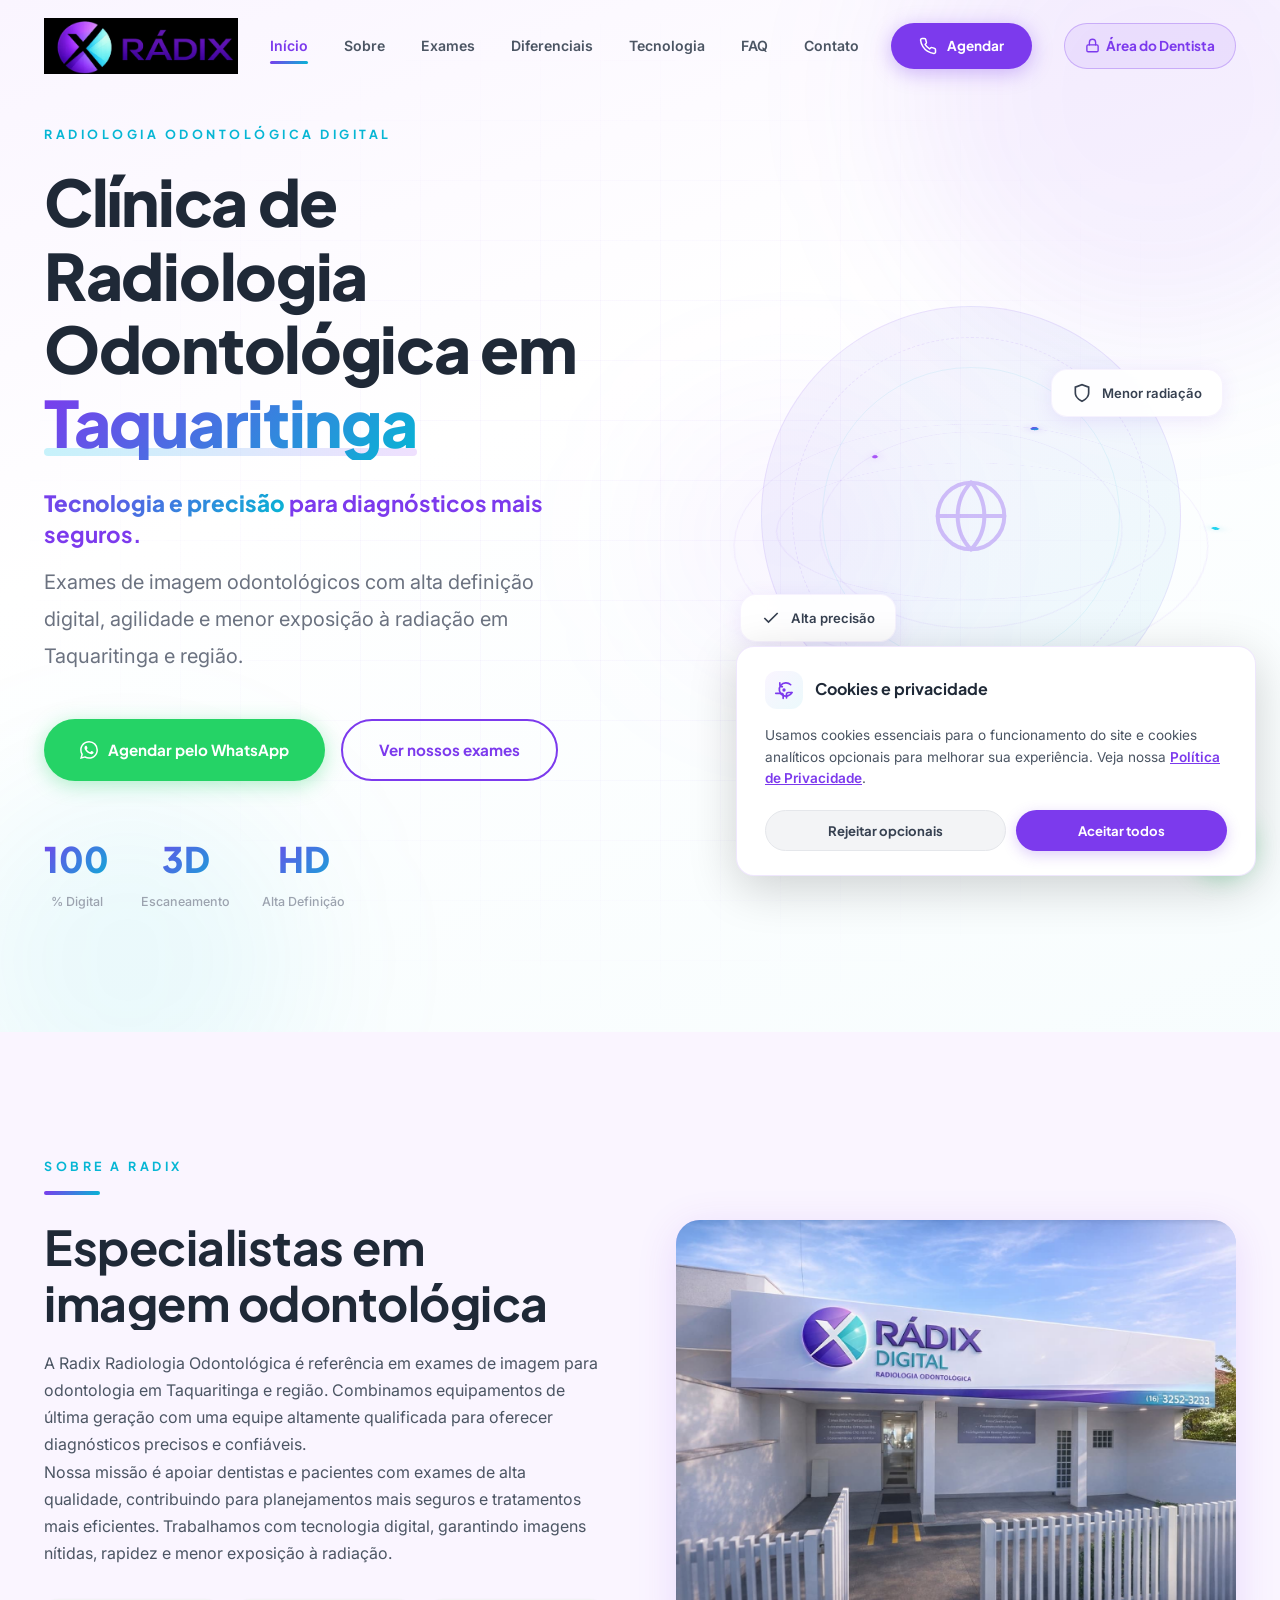
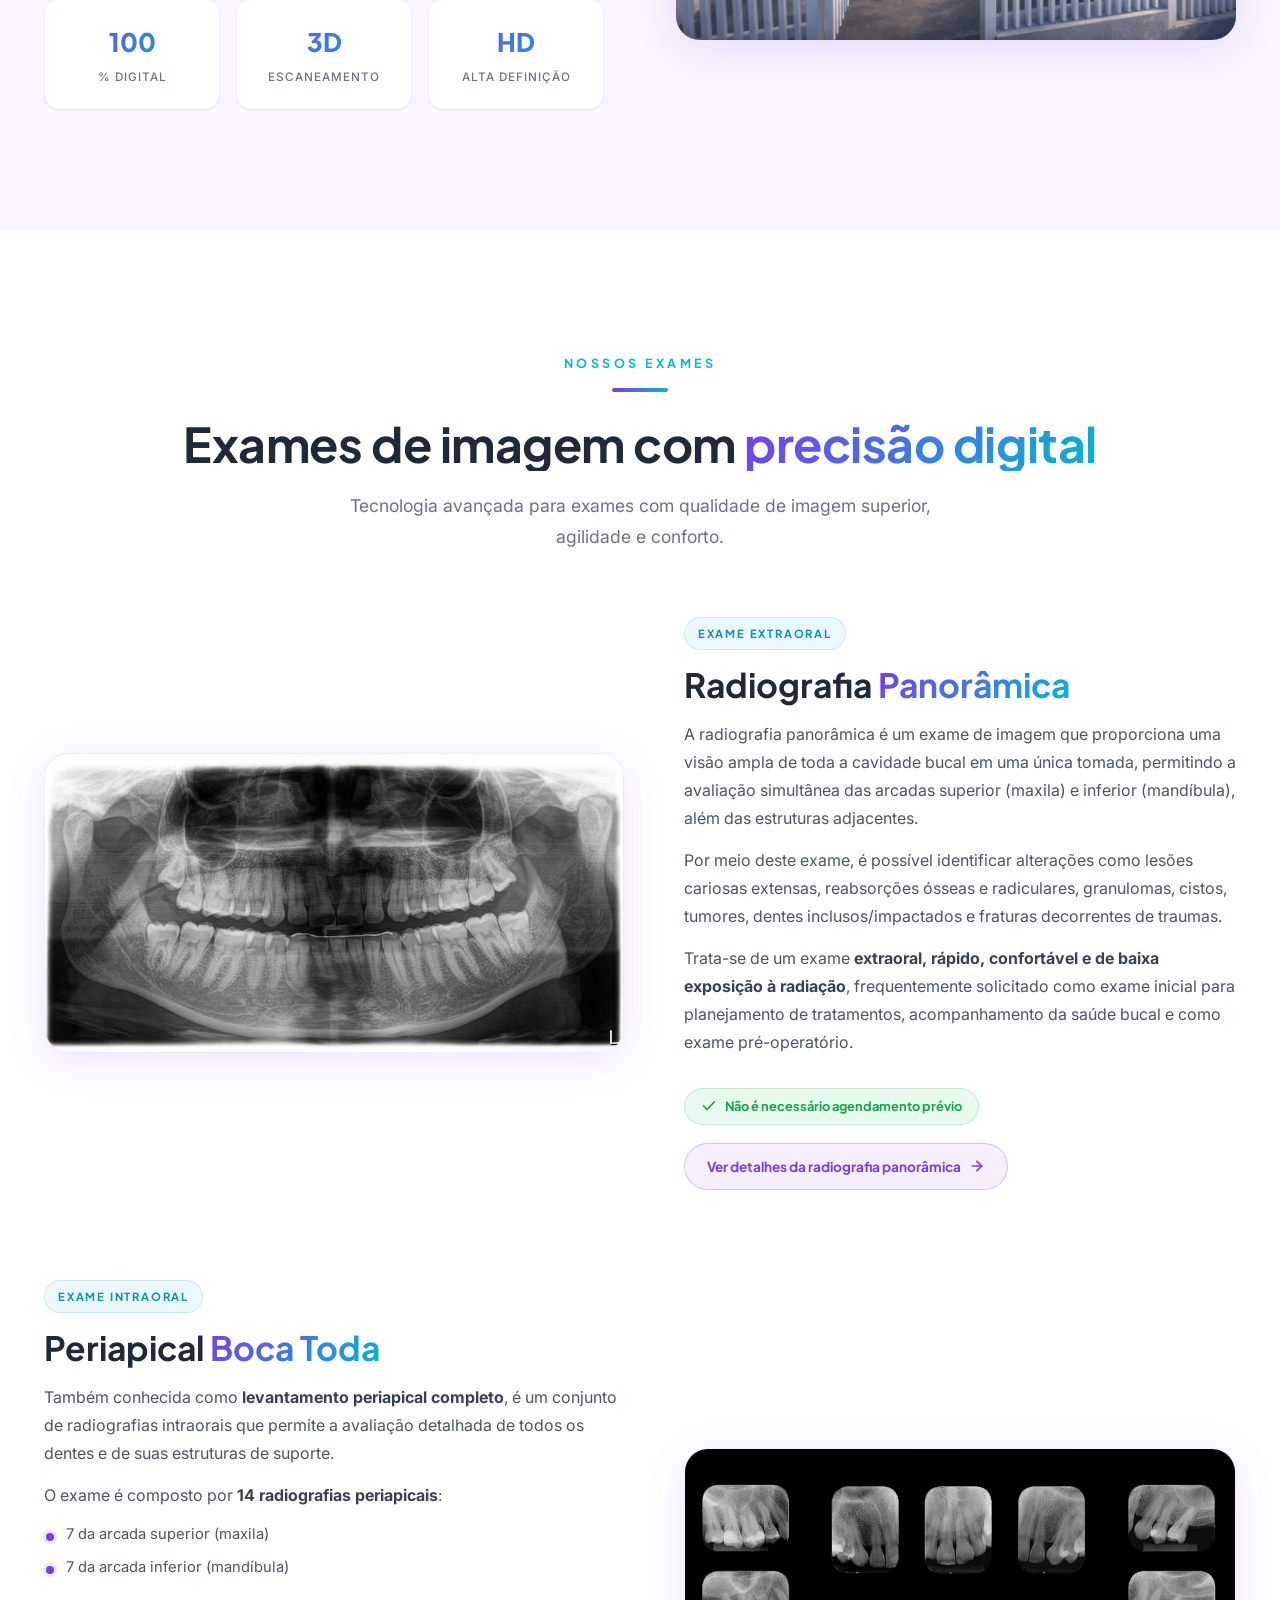
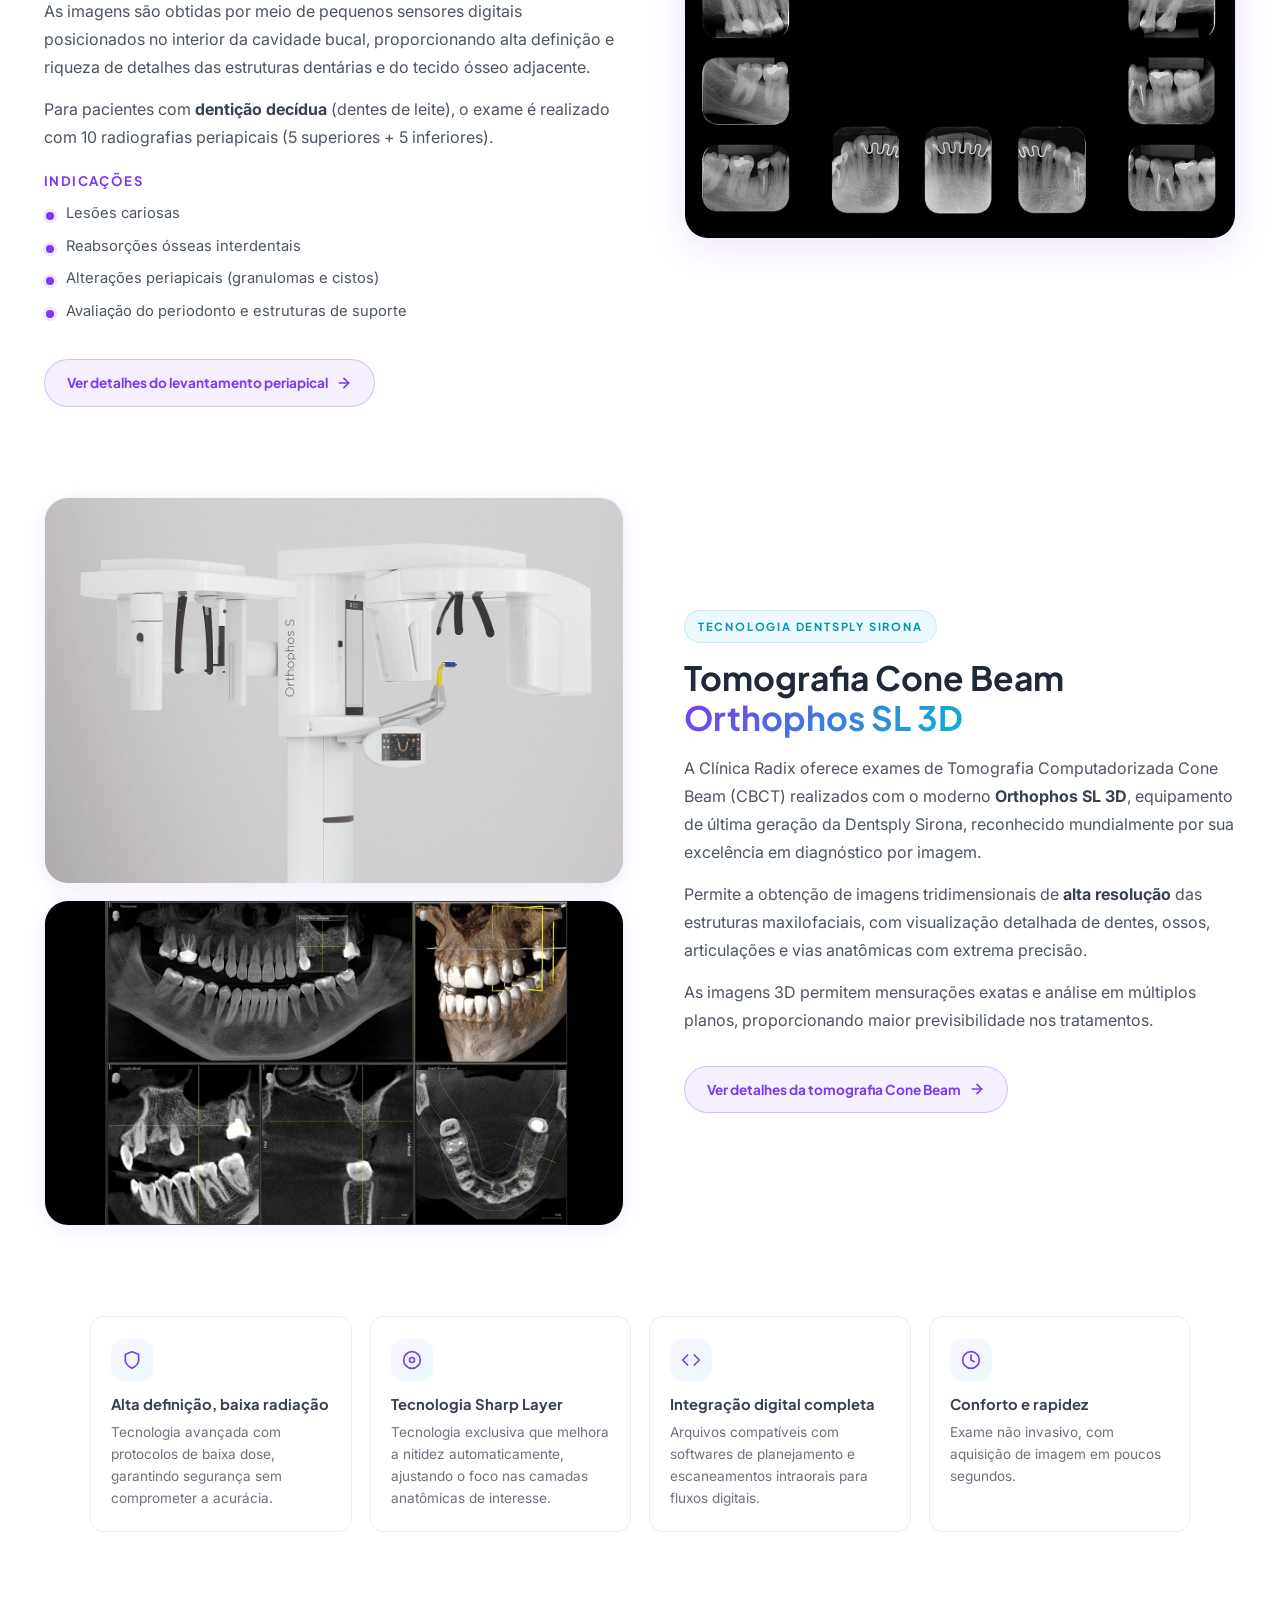
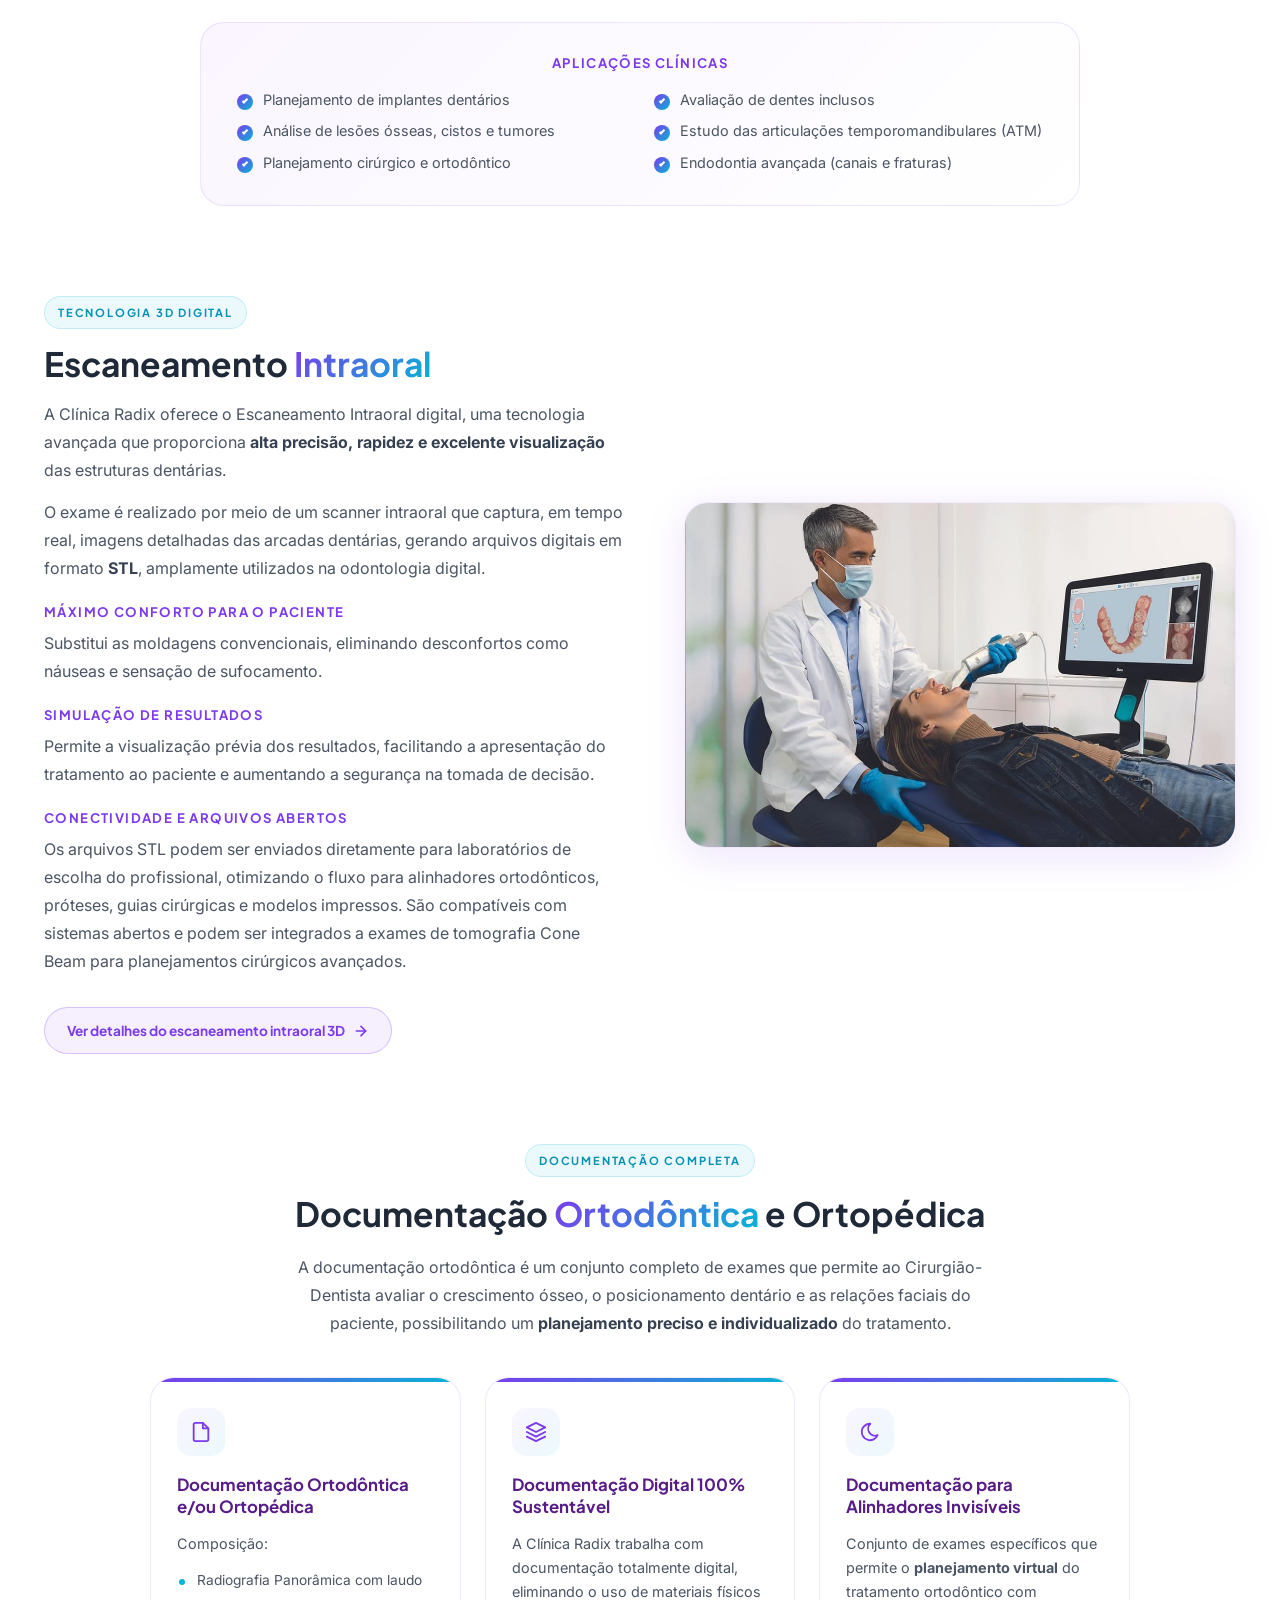
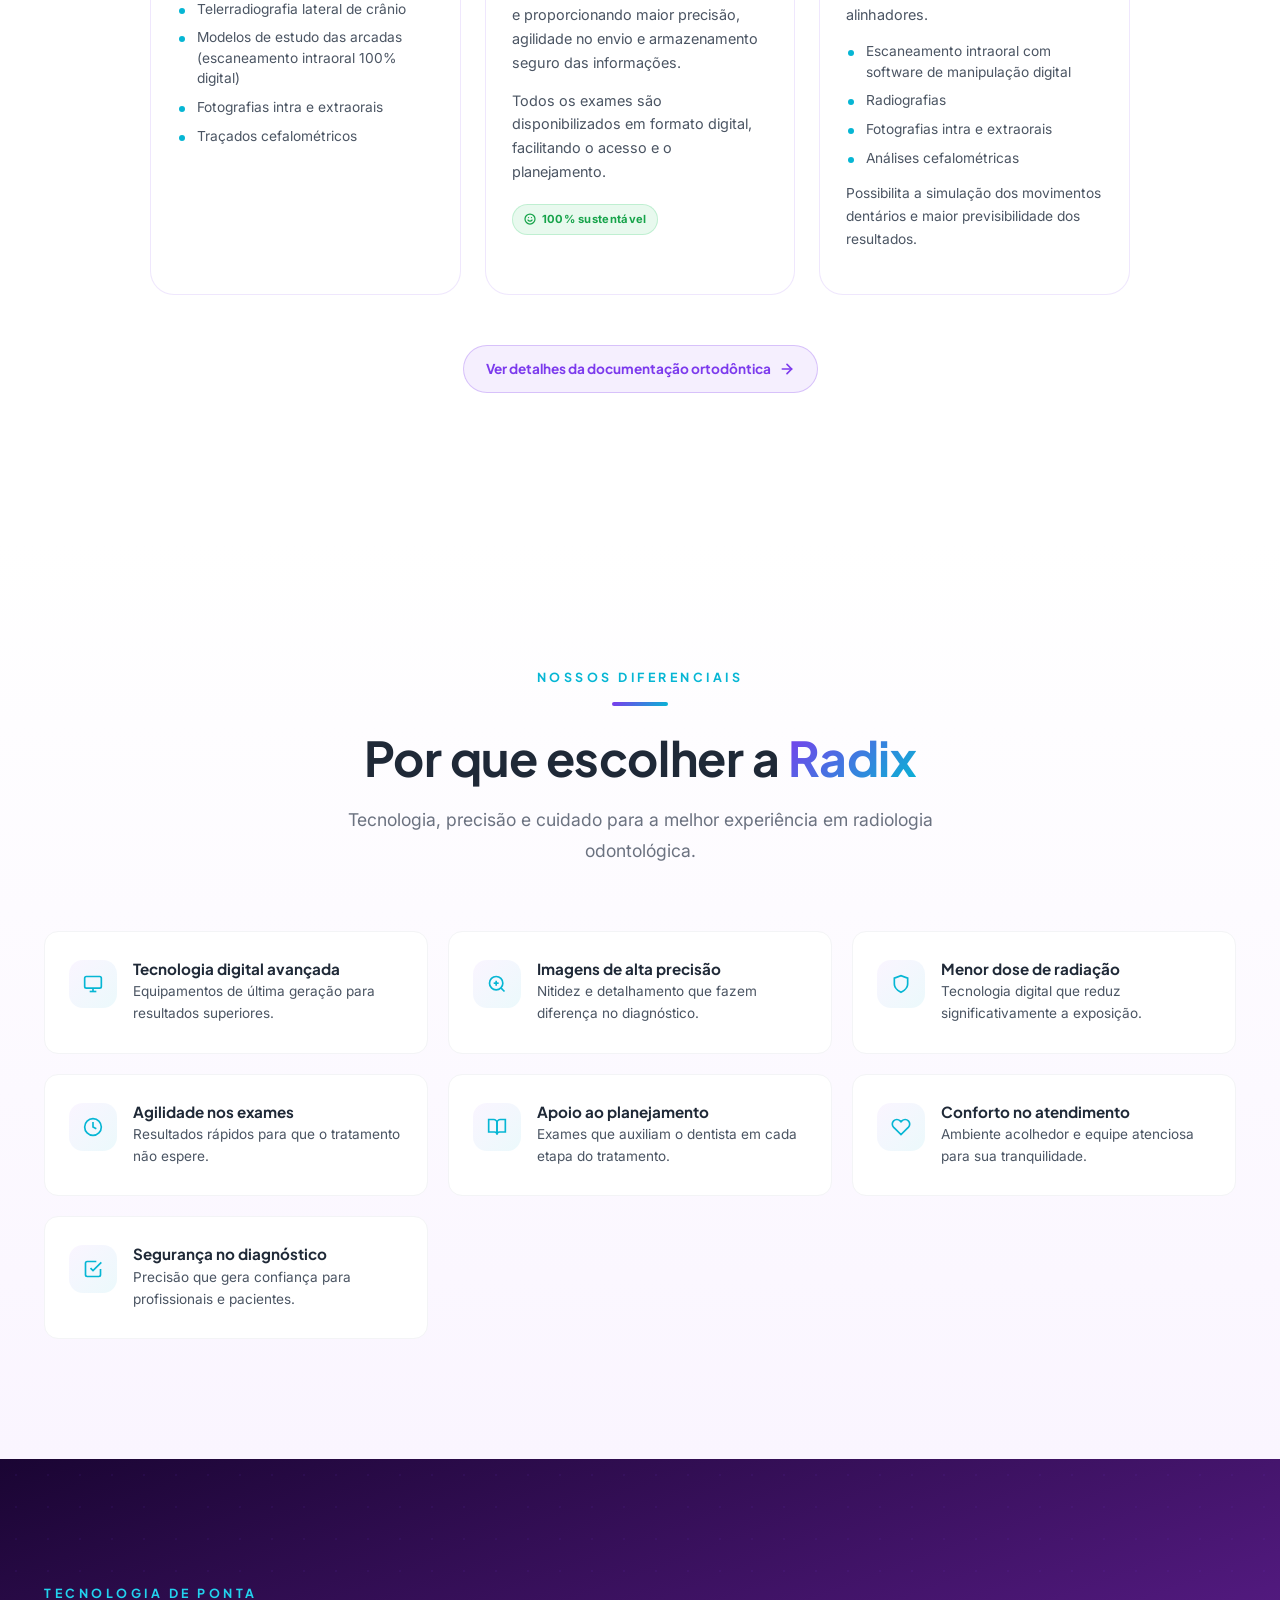
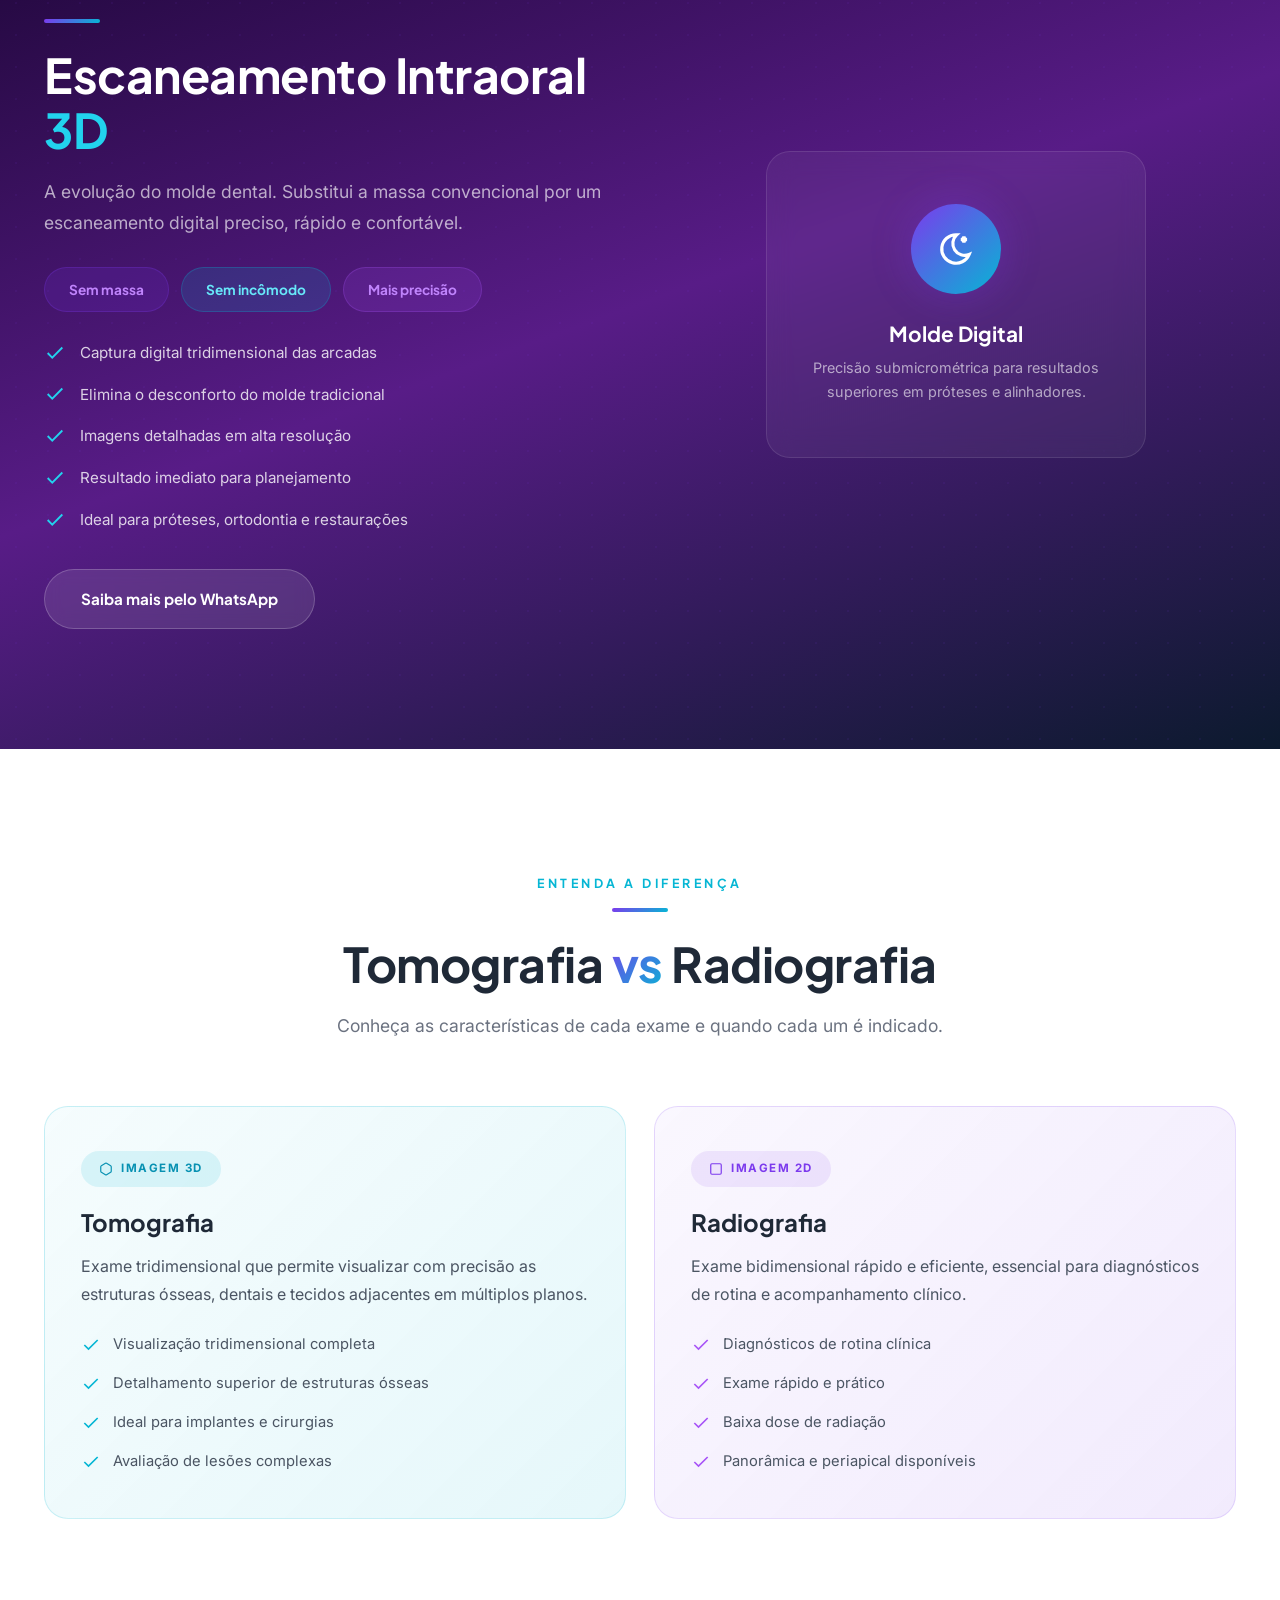
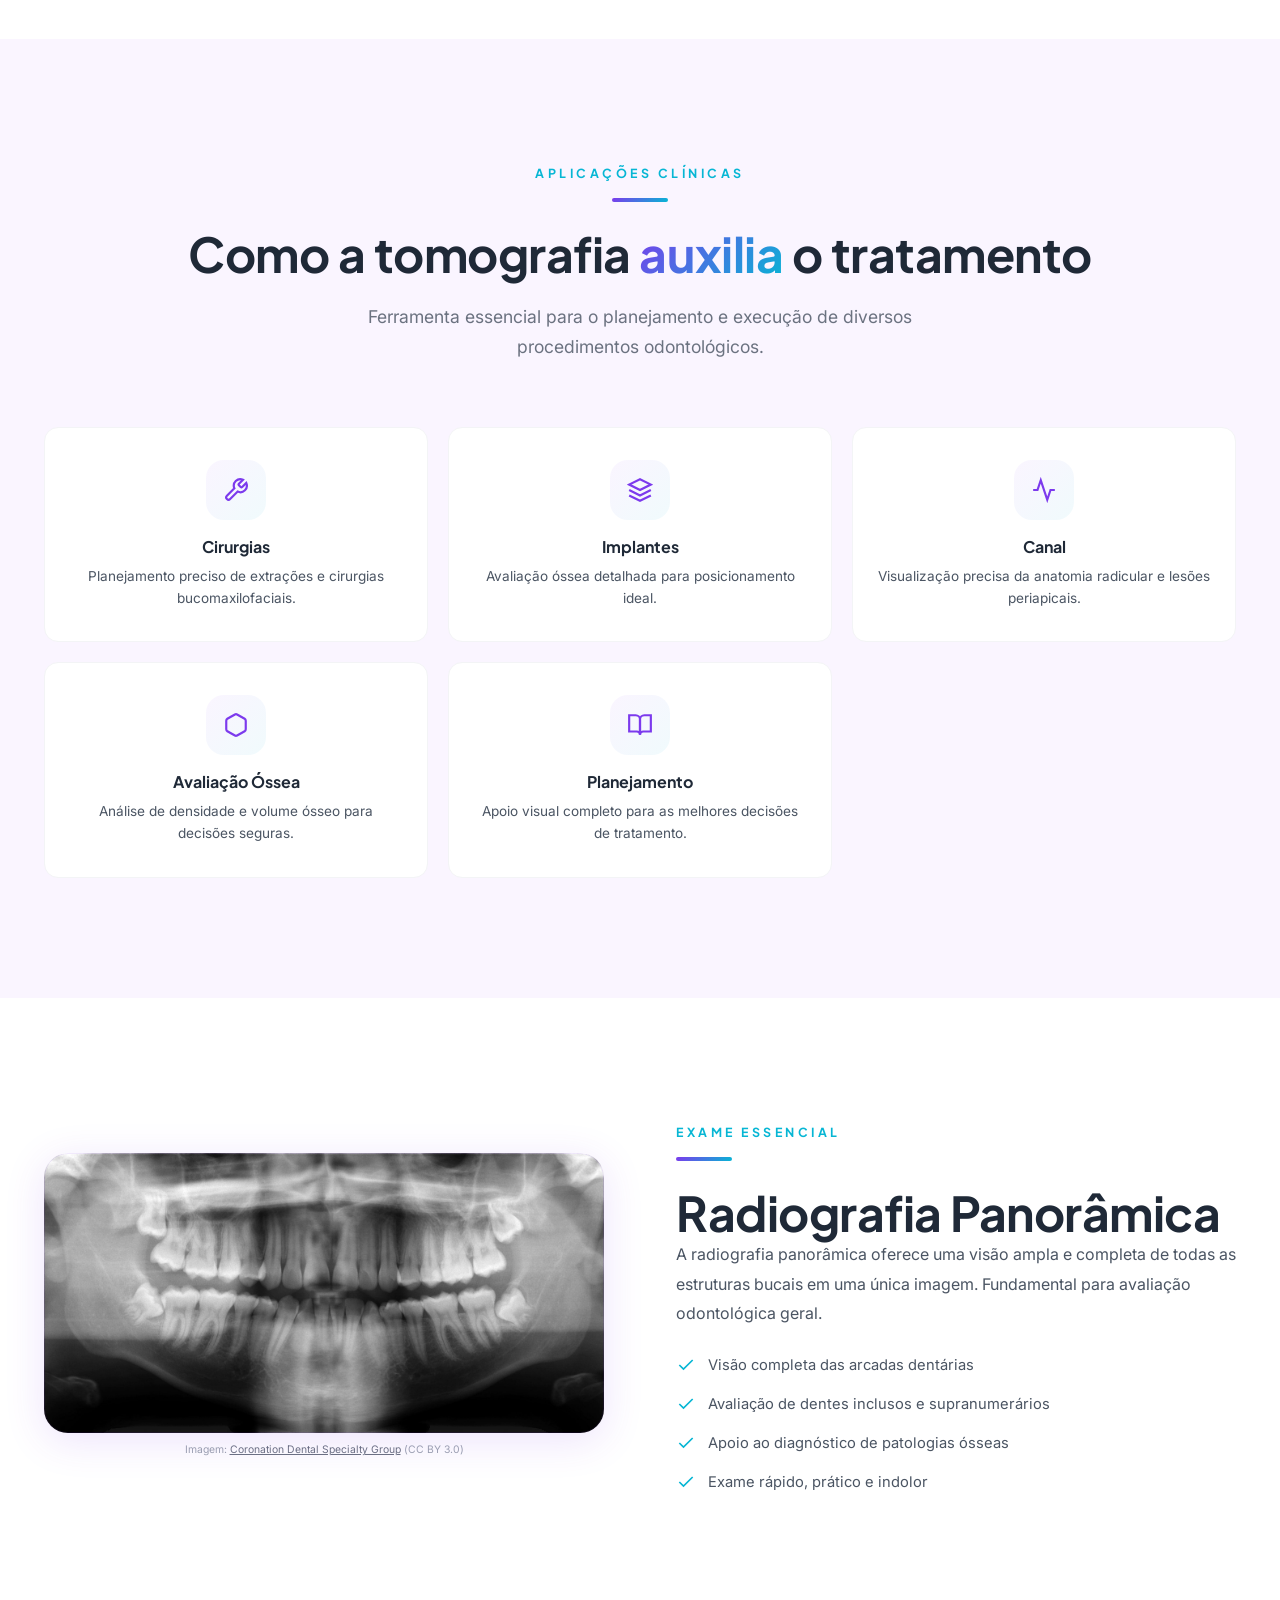
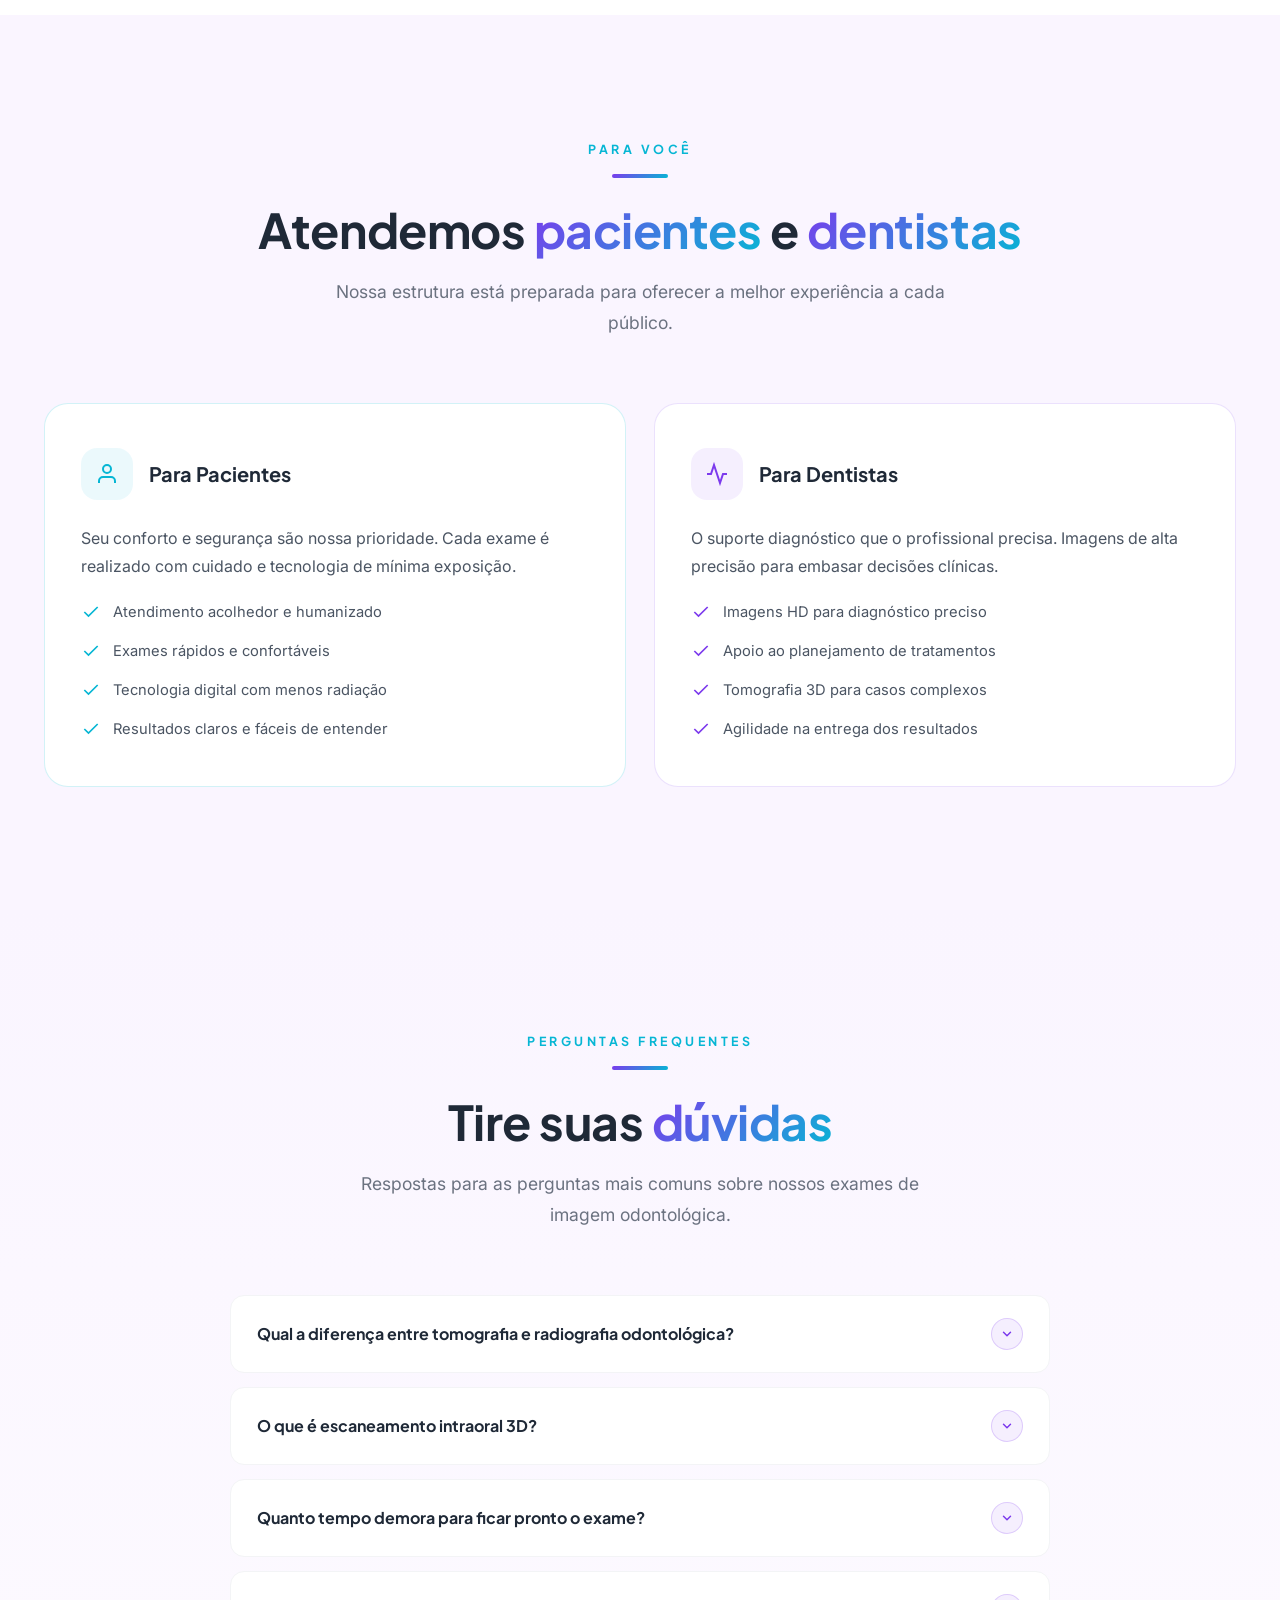
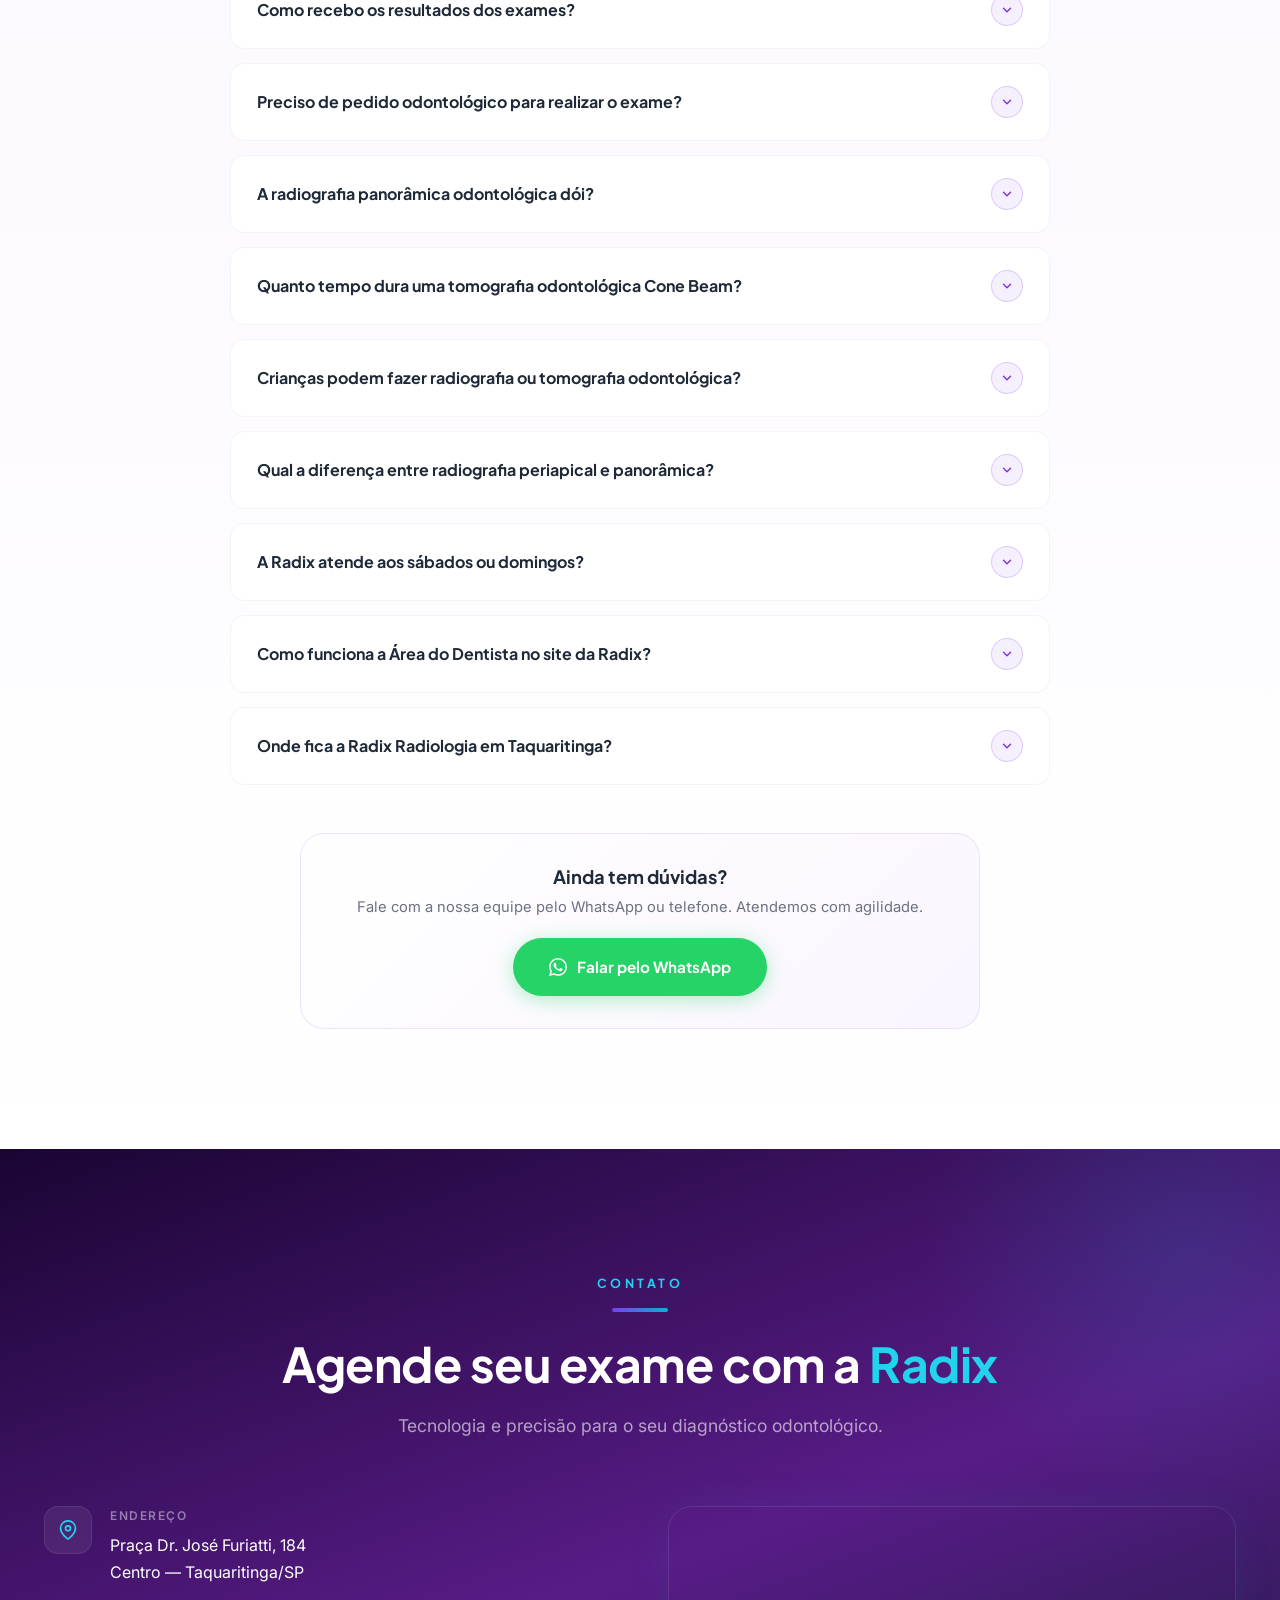
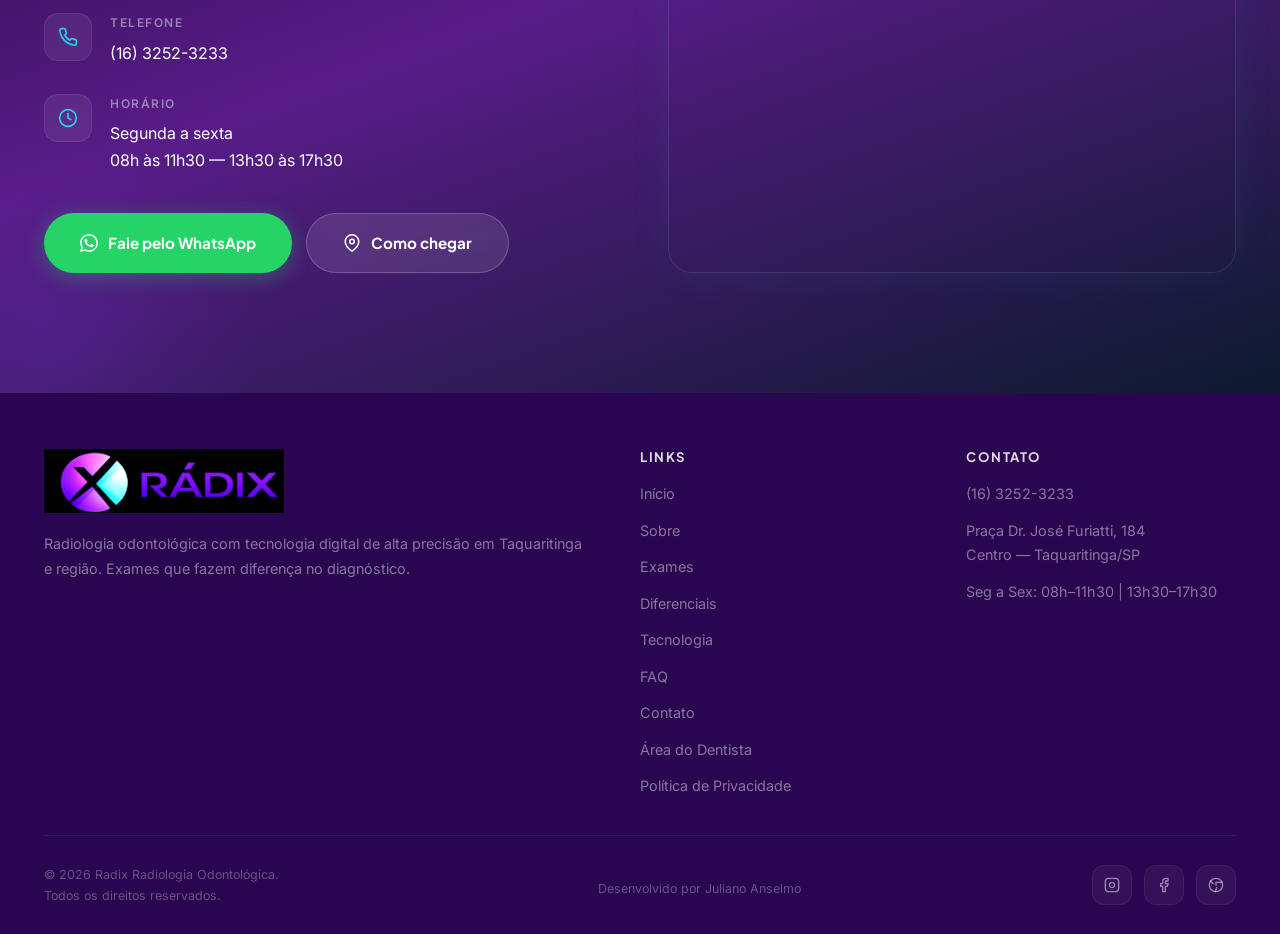
==== index.html @ 01937a88 "fix(favicon+adblock): corrige MIME type do favicon e renomeia classes ad-* para da-* Favicon: Google" ====
<!DOCTYPE html>
<html lang="pt-BR">
<head>
    <meta charset="UTF-8">
    <meta name="viewport" content="width=device-width, initial-scale=1.0, maximum-scale=5.0">
    <meta http-equiv="X-UA-Compatible" content="IE=edge">

    <!-- SEO Principal -->
    <title>Radiologia Odontol&oacute;gica em Taquaritinga SP | Resultado no Mesmo Dia &#9889; Radix</title>
    <meta name="description" content="&#9889; Resultado no mesmo dia! Cl&iacute;nica de radiologia odontol&oacute;gica em Taquaritinga SP. Tomografia Cone Beam 3D, radiografia panor&acirc;mica, periapical e escaneamento intraoral. 100% digital, baixa radia&ccedil;&atilde;o, sem agendamento na panor&acirc;mica. &#9742; (16) 3252-3233.">
    <meta name="keywords" content="radiologia odontol&oacute;gica Taquaritinga, radiografia panor&acirc;mica Taquaritinga, tomografia odontol&oacute;gica Taquaritinga SP, escaneamento intraoral 3D Taquaritinga, documenta&ccedil;&atilde;o ortod&ocirc;ntica Taquaritinga, radiografia digital Taquaritinga, cl&iacute;nica radiologia Taquaritinga SP, raio x odontol&oacute;gico Taquaritinga, cone beam Taquaritinga, periapical Taquaritinga">
    <meta name="author" content="Radix Radiologia Odontol&oacute;gica">
    <meta name="robots" content="index, follow, max-image-preview:large, max-snippet:-1, max-video-preview:-1">
    <meta name="googlebot" content="index, follow">
    <link rel="canonical" href="https://radixradiologia.com.br/">

    <!-- Google Search Console - SUBSTITUIR pelo codigo real apos verificar a propriedade -->
    <!-- <meta name="google-site-verification" content="SEU_CODIGO_AQUI"> -->
    <meta name="geo.region" content="BR-SP">
    <meta name="geo.placename" content="Taquaritinga">
    <meta name="geo.position" content="-21.4069;-48.5094">
    <meta name="ICBM" content="-21.4069, -48.5094">

    <!-- Open Graph (Facebook, WhatsApp, LinkedIn) -->
    <meta property="og:title" content="Radix Radiologia Odontol&oacute;gica | Taquaritinga SP">
    <meta property="og:description" content="Exames de imagem odontol&oacute;gicos com tecnologia digital de alta precis&atilde;o. Radiografia, tomografia e escaneamento 3D em Taquaritinga.">
    <meta property="og:type" content="website">
    <meta property="og:locale" content="pt_BR">
    <meta property="og:url" content="https://radixradiologia.com.br/">
    <meta property="og:site_name" content="Radix Radiologia Odontol&oacute;gica">
    <meta property="og:image" content="https://radixradiologia.com.br/assets/img/logo.jpg">
    <meta property="og:image:width" content="1200">
    <meta property="og:image:height" content="630">
    <meta property="og:image:alt" content="Radix Radiologia Odontol&oacute;gica - Tecnologia e precis&atilde;o em Taquaritinga SP">

    <!-- Twitter Cards -->
    <meta name="twitter:card" content="summary_large_image">
    <meta name="twitter:title" content="Radix Radiologia Odontol&oacute;gica | Taquaritinga SP">
    <meta name="twitter:description" content="Radiografia digital, tomografia e escaneamento intraoral 3D com tecnologia de ponta.">
    <meta name="twitter:image" content="https://radixradiologia.com.br/assets/img/logo.jpg">

    <!-- Favicon -->
    <link rel="icon" type="image/svg+xml" href="assets/img/favicon.svg">
    <link rel="icon" type="image/jpeg" href="assets/img/logo.jpg">
    <link rel="apple-touch-icon" href="assets/img/logo.jpg">

    <!-- PWA / App -->
    <link rel="manifest" href="manifest.json">
    <meta name="theme-color" content="#7C3AED">
    <meta name="apple-mobile-web-app-capable" content="yes">
    <meta name="apple-mobile-web-app-status-bar-style" content="default">
    <meta name="apple-mobile-web-app-title" content="Radix">
    <meta name="application-name" content="Radix Radiologia">
    <meta name="msapplication-TileColor" content="#7C3AED">
    <meta name="format-detection" content="telephone=yes">

    <!-- Performance -->
    <link rel="preconnect" href="https://fonts.googleapis.com">
    <link rel="preconnect" href="https://fonts.gstatic.com" crossorigin>
    <link rel="dns-prefetch" href="https://www.google.com">
    <link rel="dns-prefetch" href="https://maps.googleapis.com">
    <link href="https://fonts.googleapis.com/css2?family=Inter:wght@400;500;600&family=Plus+Jakarta+Sans:wght@600;700;800&display=swap" rel="stylesheet">
    <link rel="stylesheet" href="assets/site.css">
</head>
<body>

<!-- Skip Link Acessibilidade -->
<a href="#inicio" class="skip-link">Ir para o conte&uacute;do principal</a>

<!-- HEADER -->
<header class="header" id="header">
    <div class="container header-inner">
        <a href="#inicio" aria-label="Radix Radiologia Odontol&oacute;gica - P&aacute;gina inicial"><img src="assets/img/logo.jpg" alt="Logo Radix Radiologia Odontol&oacute;gica" class="header-logo" width="240" height="56" fetchpriority="high"></a>
        <nav class="nav">
            <a href="#inicio">In&iacute;cio</a>
            <a href="#sobre">Sobre</a>
            <a href="#exames">Exames</a>
            <a href="#diferenciais">Diferenciais</a>
            <a href="#tecnologia">Tecnologia</a>
            <a href="#faq">FAQ</a>
            <a href="#contato">Contato</a>
        </nav>
        <a href="https://wa.me/551632523233?text=Ol%C3%A1%2C%20gostaria%20de%20agendar%20um%20exame." class="btn btn-primary h-cta" target="_blank" rel="noopener">
            <svg viewBox="0 0 24 24" fill="none" stroke="currentColor" stroke-width="2" stroke-linecap="round" stroke-linejoin="round"><path d="M22 16.92v3a2 2 0 01-2.18 2 19.79 19.79 0 01-8.63-3.07 19.5 19.5 0 01-6-6 19.79 19.79 0 01-3.07-8.67A2 2 0 014.11 2h3a2 2 0 012 1.72c.127.96.361 1.903.7 2.81a2 2 0 01-.45 2.11L8.09 9.91a16 16 0 006 6l1.27-1.27a2 2 0 012.11-.45c.907.339 1.85.573 2.81.7A2 2 0 0122 16.92z"/></svg>
            Agendar
        </a>
        <a href="area-dentista/index.html" class="h-dentista">
            <svg viewBox="0 0 24 24" fill="none" stroke="currentColor" stroke-width="2.2" stroke-linecap="round" stroke-linejoin="round"><rect x="3" y="11" width="18" height="11" rx="2"/><path d="M7 11V7a5 5 0 0110 0v4"/></svg>
            Área do Dentista
        </a>
        <button class="ham" id="ham" aria-label="Menu"><span></span><span></span><span></span></button>
    </div>
</header>

<!-- MOBILE MENU -->
<div class="mob-menu" id="mob-menu">
    <a href="#inicio">In&iacute;cio</a>
    <a href="#sobre">Sobre</a>
    <a href="#exames">Exames</a>
    <a href="#diferenciais">Diferenciais</a>
    <a href="#tecnologia">Tecnologia</a>
    <a href="#faq">FAQ</a>
    <a href="#contato">Contato</a>
    <a href="area-dentista/index.html" class="nav-cta">
        <svg viewBox="0 0 24 24" fill="none" stroke="currentColor" stroke-width="2.2" stroke-linecap="round" stroke-linejoin="round"><rect x="3" y="11" width="18" height="11" rx="2"/><path d="M7 11V7a5 5 0 0110 0v4"/></svg>
        Área do Dentista
    </a>
    <a href="https://wa.me/551632523233?text=Ol%C3%A1%2C%20gostaria%20de%20agendar%20um%20exame." class="btn btn-wa" target="_blank" rel="noopener">
        <svg viewBox="0 0 24 24" fill="currentColor"><path d="M17.472 14.382c-.297-.149-1.758-.867-2.03-.967-.273-.099-.471-.148-.67.15-.197.297-.767.966-.94 1.164-.173.199-.347.223-.644.075-.297-.15-1.255-.463-2.39-1.475-.883-.788-1.48-1.761-1.653-2.059-.173-.297-.018-.458.13-.606.134-.133.298-.347.446-.52.149-.174.198-.298.298-.497.099-.198.05-.371-.025-.52-.075-.149-.669-1.612-.916-2.207-.242-.579-.487-.5-.669-.51-.173-.008-.371-.01-.57-.01-.198 0-.52.074-.792.372-.272.297-1.04 1.016-1.04 2.479 0 1.462 1.065 2.875 1.213 3.074.149.198 2.096 3.2 5.077 4.487.709.306 1.262.489 1.694.625.712.227 1.36.195 1.871.118.571-.085 1.758-.719 2.006-1.413.248-.694.248-1.289.173-1.413-.074-.124-.272-.198-.57-.347m-5.421 7.403h-.004a9.87 9.87 0 01-5.031-1.378l-.361-.214-3.741.982.998-3.648-.235-.374a9.86 9.86 0 01-1.51-5.26c.001-5.45 4.436-9.884 9.888-9.884 2.64 0 5.122 1.03 6.988 2.898a9.825 9.825 0 012.893 6.994c-.003 5.45-4.437 9.884-9.885 9.884m8.413-18.297A11.815 11.815 0 0012.05 0C5.495 0 .16 5.335.157 11.892c0 2.096.547 4.142 1.588 5.945L.057 24l6.305-1.654a11.882 11.882 0 005.683 1.448h.005c6.554 0 11.89-5.335 11.893-11.893a11.821 11.821 0 00-3.48-8.413z"/></svg>
        Agendar pelo WhatsApp
    </a>
</div>

<main>

<!-- ===== HERO ===== -->
<section class="hero section" id="inicio">
    <div class="hero-bg">
        <div class="orb orb-1"></div>
        <div class="orb orb-2"></div>
        <div class="orb orb-3"></div>
        <div class="grid-lines"></div>
        <div class="particle"></div>
        <div class="particle"></div>
        <div class="particle"></div>
        <div class="particle"></div>
        <div class="particle"></div>
        <div class="particle"></div>
    </div>
    <div class="container">
        <div class="hero-inner">
            <div class="hero-content">
                <span class="section-label">Radiologia Odontol&oacute;gica Digital</span>
                <h1>Cl&iacute;nica de Radiologia Odontol&oacute;gica em <em class="grad-text">Taquaritinga</em></h1>
                <p class="hero-tagline"><strong>Tecnologia e precis&atilde;o</strong> para diagn&oacute;sticos mais seguros.</p>
                <p class="hero-sub">Exames de imagem odontol&oacute;gicos com alta defini&ccedil;&atilde;o digital, agilidade e menor exposi&ccedil;&atilde;o &agrave; radia&ccedil;&atilde;o em Taquaritinga e regi&atilde;o.</p>
                <div class="hero-ctas">
                    <a href="https://wa.me/551632523233?text=Ol%C3%A1%2C%20gostaria%20de%20agendar%20um%20exame." class="btn btn-wa" target="_blank" rel="noopener">
                        <svg viewBox="0 0 24 24" fill="currentColor"><path d="M17.472 14.382c-.297-.149-1.758-.867-2.03-.967-.273-.099-.471-.148-.67.15-.197.297-.767.966-.94 1.164-.173.199-.347.223-.644.075-.297-.15-1.255-.463-2.39-1.475-.883-.788-1.48-1.761-1.653-2.059-.173-.297-.018-.458.13-.606.134-.133.298-.347.446-.52.149-.174.198-.298.298-.497.099-.198.05-.371-.025-.52-.075-.149-.669-1.612-.916-2.207-.242-.579-.487-.5-.669-.51-.173-.008-.371-.01-.57-.01-.198 0-.52.074-.792.372-.272.297-1.04 1.016-1.04 2.479 0 1.462 1.065 2.875 1.213 3.074.149.198 2.096 3.2 5.077 4.487.709.306 1.262.489 1.694.625.712.227 1.36.195 1.871.118.571-.085 1.758-.719 2.006-1.413.248-.694.248-1.289.173-1.413-.074-.124-.272-.198-.57-.347m-5.421 7.403h-.004a9.87 9.87 0 01-5.031-1.378l-.361-.214-3.741.982.998-3.648-.235-.374a9.86 9.86 0 01-1.51-5.26c.001-5.45 4.436-9.884 9.888-9.884 2.64 0 5.122 1.03 6.988 2.898a9.825 9.825 0 012.893 6.994c-.003 5.45-4.437 9.884-9.885 9.884m8.413-18.297A11.815 11.815 0 0012.05 0C5.495 0 .16 5.335.157 11.892c0 2.096.547 4.142 1.588 5.945L.057 24l6.305-1.654a11.882 11.882 0 005.683 1.448h.005c6.554 0 11.89-5.335 11.893-11.893a11.821 11.821 0 00-3.48-8.413z"/></svg>
                        Agendar pelo WhatsApp
                    </a>
                    <a href="#exames" class="btn btn-outline">Ver nossos exames</a>
                </div>
                <div class="hero-stats">
                    <div class="hero-stat">
                        <div class="hero-stat-num" data-count="100">0</div>
                        <div class="hero-stat-label">% Digital</div>
                    </div>
                    <div class="hero-stat">
                        <div class="hero-stat-num" data-count="3" data-suffix="D">0</div>
                        <div class="hero-stat-label">Escaneamento</div>
                    </div>
                    <div class="hero-stat">
                        <div class="hero-stat-num" data-count="0" data-text="HD">HD</div>
                        <div class="hero-stat-label">Alta Defini&ccedil;&atilde;o</div>
                    </div>
                </div>
            </div>
            <div class="hero-visual">
                <div class="hero-3d">
                    <div class="hero-sphere"></div>
                    <div class="orbit orbit-1"><div class="orbit-dot orbit-dot-1"></div></div>
                    <div class="orbit orbit-2"><div class="orbit-dot orbit-dot-2"></div></div>
                    <div class="orbit orbit-3"><div class="orbit-dot orbit-dot-3"></div></div>
                    <div class="hero-center-icon">
                        <svg viewBox="0 0 24 24" fill="none" stroke="currentColor" stroke-width="1.2" stroke-linecap="round" stroke-linejoin="round">
                            <circle cx="12" cy="12" r="10"/>
                            <path d="M12 2c2.5 2.5 4 6 4 10s-1.5 7.5-4 10"/>
                            <path d="M12 2c-2.5 2.5-4 6-4 10s1.5 7.5 4 10"/>
                            <path d="M2 12h20"/>
                        </svg>
                    </div>
                    <div class="float-badge float-badge-1">
                        <svg viewBox="0 0 24 24" fill="none" stroke="currentColor" stroke-width="2"><path d="M12 22s8-4 8-10V5l-8-3-8 3v7c0 6 8 10 8 10z"/></svg>
                        Menor radia&ccedil;&atilde;o
                    </div>
                    <div class="float-badge float-badge-2">
                        <svg viewBox="0 0 24 24" fill="none" stroke="currentColor" stroke-width="2"><polyline points="20 6 9 17 4 12"/></svg>
                        Alta precis&atilde;o
                    </div>
                </div>
            </div>
        </div>
    </div>
</section>

<!-- ===== SOBRE ===== -->
<section class="sobre section" id="sobre">
    <div class="container">
        <div class="sobre-grid">
            <div class="anim anim-left">
                <span class="section-label">Sobre a Radix</span>
                <div class="grad-line"></div>
                <h2 class="section-title shimmer">Especialistas em imagem odontol&oacute;gica</h2>
                <p>A Radix Radiologia Odontol&oacute;gica &eacute; refer&ecirc;ncia em exames de imagem para odontologia em Taquaritinga e regi&atilde;o. Combinamos equipamentos de &uacute;ltima gera&ccedil;&atilde;o com uma equipe altamente qualificada para oferecer diagn&oacute;sticos precisos e confi&aacute;veis.</p>
                <p>Nossa miss&atilde;o &eacute; apoiar dentistas e pacientes com exames de alta qualidade, contribuindo para planejamentos mais seguros e tratamentos mais eficientes. Trabalhamos com tecnologia digital, garantindo imagens n&iacute;tidas, rapidez e menor exposi&ccedil;&atilde;o &agrave; radia&ccedil;&atilde;o.</p>
                <div class="sobre-stats">
                    <div class="sobre-stat"><div class="s-num" data-count="100">0</div><div class="s-label">% Digital</div></div>
                    <div class="sobre-stat"><div class="s-num" data-count="3" data-suffix="D">0</div><div class="s-label">Escaneamento</div></div>
                    <div class="sobre-stat"><div class="s-num" data-count="0" data-text="HD">HD</div><div class="s-label">Alta Defini&ccedil;&atilde;o</div></div>
                </div>
            </div>
            <div class="sobre-img anim anim-right">
                <img src="assets/img/local.jpg" alt="Fachada da cl&iacute;nica Radix Radiologia Odontol&oacute;gica em Taquaritinga SP" loading="lazy">
            </div>
        </div>
    </div>
</section>

<!-- ===== EXAMES ===== -->
<section class="section" id="exames">
    <div class="container">
        <div class="section-header anim">
            <span class="section-label">Nossos Exames</span>
            <div class="grad-line grad-line-c"></div>
            <h2 class="section-title shimmer">Exames de imagem com <span class="grad-text">precis&atilde;o digital</span></h2>
            <p class="section-sub">Tecnologia avan&ccedil;ada para exames com qualidade de imagem superior, agilidade e conforto.</p>
        </div>
        <!-- 1. RADIOGRAFIA PANORÂMICA -->
        <div class="exam-detail anim">
            <div class="exam-detail-img">
                <img src="assets/img/radiografia-panoramica.jpg" alt="Radiografia panor&acirc;mica odontol&oacute;gica digital realizada na Radix Radiologia em Taquaritinga SP" loading="lazy">
            </div>
            <div class="exam-detail-content">
                <span class="exam-tag">Exame extraoral</span>
                <h3>Radiografia <span class="grad-text">Panor&acirc;mica</span></h3>
                <p>A radiografia panor&acirc;mica &eacute; um exame de imagem que proporciona uma vis&atilde;o ampla de toda a cavidade bucal em uma &uacute;nica tomada, permitindo a avalia&ccedil;&atilde;o simult&acirc;nea das arcadas superior (maxila) e inferior (mand&iacute;bula), al&eacute;m das estruturas adjacentes.</p>
                <p>Por meio deste exame, &eacute; poss&iacute;vel identificar altera&ccedil;&otilde;es como les&otilde;es cariosas extensas, reabsor&ccedil;&otilde;es &oacute;sseas e radiculares, granulomas, cistos, tumores, dentes inclusos/impactados e fraturas decorrentes de traumas.</p>
                <p>Trata-se de um exame <strong>extraoral, r&aacute;pido, confort&aacute;vel e de baixa exposi&ccedil;&atilde;o &agrave; radia&ccedil;&atilde;o</strong>, frequentemente solicitado como exame inicial para planejamento de tratamentos, acompanhamento da sa&uacute;de bucal e como exame pr&eacute;-operat&oacute;rio.</p>
                <div class="exam-quick-badge">
                    <svg viewBox="0 0 24 24" fill="none" stroke="currentColor" stroke-width="2.5" stroke-linecap="round" stroke-linejoin="round"><polyline points="20 6 9 17 4 12"/></svg>
                    N&atilde;o &eacute; necess&aacute;rio agendamento pr&eacute;vio
                </div>
                <div>
                    <a href="exames/radiografia-panoramica/index.html" class="exam-detail-link">
                        Ver detalhes da radiografia panor&acirc;mica
                        <svg viewBox="0 0 24 24" fill="none" stroke="currentColor" stroke-width="2.5" stroke-linecap="round" stroke-linejoin="round"><line x1="5" y1="12" x2="19" y2="12"/><polyline points="12 5 19 12 12 19"/></svg>
                    </a>
                </div>
            </div>
        </div>

        <!-- 2. PERIAPICAL BOCA TODA -->
        <div class="exam-detail reverse anim">
            <div class="exam-detail-img">
                <img src="assets/img/periapical.jpg" alt="Levantamento periapical completo com 14 radiografias intraorais digitais boca toda - Radix Taquaritinga" loading="lazy">
            </div>
            <div class="exam-detail-content">
                <span class="exam-tag">Exame intraoral</span>
                <h3>Periapical <span class="grad-text">Boca Toda</span></h3>
                <p>Tamb&eacute;m conhecida como <strong>levantamento periapical completo</strong>, &eacute; um conjunto de radiografias intraorais que permite a avalia&ccedil;&atilde;o detalhada de todos os dentes e de suas estruturas de suporte.</p>
                <p>O exame &eacute; composto por <strong>14 radiografias periapicais</strong>:</p>
                <ul>
                    <li>7 da arcada superior (maxila)</li>
                    <li>7 da arcada inferior (mand&iacute;bula)</li>
                </ul>
                <p>As imagens s&atilde;o obtidas por meio de pequenos sensores digitais posicionados no interior da cavidade bucal, proporcionando alta defini&ccedil;&atilde;o e riqueza de detalhes das estruturas dent&aacute;rias e do tecido &oacute;sseo adjacente.</p>
                <p>Para pacientes com <strong>denti&ccedil;&atilde;o dec&iacute;dua</strong> (dentes de leite), o exame &eacute; realizado com 10 radiografias periapicais (5 superiores + 5 inferiores).</p>
                <h4 class="exam-subhead">Indica&ccedil;&otilde;es</h4>
                <ul>
                    <li>Les&otilde;es cariosas</li>
                    <li>Reabsor&ccedil;&otilde;es &oacute;sseas interdentais</li>
                    <li>Altera&ccedil;&otilde;es periapicais (granulomas e cistos)</li>
                    <li>Avalia&ccedil;&atilde;o do periodonto e estruturas de suporte</li>
                </ul>
                <div>
                    <a href="exames/radiografia-periapical/index.html" class="exam-detail-link">
                        Ver detalhes do levantamento periapical
                        <svg viewBox="0 0 24 24" fill="none" stroke="currentColor" stroke-width="2.5" stroke-linecap="round" stroke-linejoin="round"><line x1="5" y1="12" x2="19" y2="12"/><polyline points="12 5 19 12 12 19"/></svg>
                    </a>
                </div>
            </div>
        </div>

        <!-- 3. TOMOGRAFIA CONE BEAM -->
        <div class="exam-detail anim">
            <div class="exam-detail-imgs">
                <img src="assets/img/tomografia.jpg" alt="Tom&oacute;grafo computadorizado Cone Beam Orthophos SL 3D Dentsply Sirona usado para tomografia odontol&oacute;gica em Taquaritinga" loading="lazy">
                <img src="assets/img/tomografia-resultados.jpg" alt="Imagem tridimensional 3D de tomografia computadorizada Cone Beam mostrando estruturas maxilofaciais detalhadas" loading="lazy">
            </div>
            <div class="exam-detail-content">
                <span class="exam-tag">Tecnologia Dentsply Sirona</span>
                <h3>Tomografia Cone Beam<br><span class="grad-text">Orthophos SL 3D</span></h3>
                <p>A Cl&iacute;nica Radix oferece exames de Tomografia Computadorizada Cone Beam (CBCT) realizados com o moderno <strong>Orthophos SL 3D</strong>, equipamento de &uacute;ltima gera&ccedil;&atilde;o da Dentsply Sirona, reconhecido mundialmente por sua excel&ecirc;ncia em diagn&oacute;stico por imagem.</p>
                <p>Permite a obten&ccedil;&atilde;o de imagens tridimensionais de <strong>alta resolu&ccedil;&atilde;o</strong> das estruturas maxilofaciais, com visualiza&ccedil;&atilde;o detalhada de dentes, ossos, articula&ccedil;&otilde;es e vias anat&ocirc;micas com extrema precis&atilde;o.</p>
                <p>As imagens 3D permitem mensura&ccedil;&otilde;es exatas e an&aacute;lise em m&uacute;ltiplos planos, proporcionando maior previsibilidade nos tratamentos.</p>
                <div>
                    <a href="exames/tomografia-odontologica/index.html" class="exam-detail-link">
                        Ver detalhes da tomografia Cone Beam
                        <svg viewBox="0 0 24 24" fill="none" stroke="currentColor" stroke-width="2.5" stroke-linecap="round" stroke-linejoin="round"><line x1="5" y1="12" x2="19" y2="12"/><polyline points="12 5 19 12 12 19"/></svg>
                    </a>
                </div>
            </div>
        </div>

        <!-- Sub-features da tomografia -->
        <div class="exam-features-grid anim">
            <div class="exam-feature">
                <div class="exam-feature-icon"><svg viewBox="0 0 24 24" fill="none" stroke="currentColor" stroke-width="2" stroke-linecap="round" stroke-linejoin="round"><path d="M12 22s8-4 8-10V5l-8-3-8 3v7c0 6 8 10 8 10z"/></svg></div>
                <h4>Alta defini&ccedil;&atilde;o, baixa radia&ccedil;&atilde;o</h4>
                <p>Tecnologia avan&ccedil;ada com protocolos de baixa dose, garantindo seguran&ccedil;a sem comprometer a acur&aacute;cia.</p>
            </div>
            <div class="exam-feature">
                <div class="exam-feature-icon"><svg viewBox="0 0 24 24" fill="none" stroke="currentColor" stroke-width="2" stroke-linecap="round" stroke-linejoin="round"><circle cx="12" cy="12" r="10"/><circle cx="12" cy="12" r="3"/></svg></div>
                <h4>Tecnologia Sharp Layer</h4>
                <p>Tecnologia exclusiva que melhora a nitidez automaticamente, ajustando o foco nas camadas anat&ocirc;micas de interesse.</p>
            </div>
            <div class="exam-feature">
                <div class="exam-feature-icon"><svg viewBox="0 0 24 24" fill="none" stroke="currentColor" stroke-width="2" stroke-linecap="round" stroke-linejoin="round"><polyline points="16 18 22 12 16 6"/><polyline points="8 6 2 12 8 18"/></svg></div>
                <h4>Integra&ccedil;&atilde;o digital completa</h4>
                <p>Arquivos compat&iacute;veis com softwares de planejamento e escaneamentos intraorais para fluxos digitais.</p>
            </div>
            <div class="exam-feature">
                <div class="exam-feature-icon"><svg viewBox="0 0 24 24" fill="none" stroke="currentColor" stroke-width="2" stroke-linecap="round" stroke-linejoin="round"><circle cx="12" cy="12" r="10"/><polyline points="12 6 12 12 16 14"/></svg></div>
                <h4>Conforto e rapidez</h4>
                <p>Exame n&atilde;o invasivo, com aquisi&ccedil;&atilde;o de imagem em poucos segundos.</p>
            </div>
        </div>

        <!-- Aplicações clínicas da tomografia -->
        <div class="exam-applications anim">
            <h4>Aplica&ccedil;&otilde;es cl&iacute;nicas</h4>
            <ul>
                <li>Planejamento de implantes dent&aacute;rios</li>
                <li>Avalia&ccedil;&atilde;o de dentes inclusos</li>
                <li>An&aacute;lise de les&otilde;es &oacute;sseas, cistos e tumores</li>
                <li>Estudo das articula&ccedil;&otilde;es temporomandibulares (ATM)</li>
                <li>Planejamento cir&uacute;rgico e ortod&ocirc;ntico</li>
                <li>Endodontia avan&ccedil;ada (canais e fraturas)</li>
            </ul>
        </div>

        <!-- 4. ESCANEAMENTO INTRAORAL -->
        <div class="exam-detail reverse anim">
            <div class="exam-detail-img">
                <img src="assets/img/intraoral.jpg" alt="Escaneamento intraoral 3D digital realizado com scanner odontol&oacute;gico de alta precis&atilde;o - Radix Radiologia Taquaritinga" loading="lazy">
            </div>
            <div class="exam-detail-content">
                <span class="exam-tag">Tecnologia 3D digital</span>
                <h3>Escaneamento <span class="grad-text">Intraoral</span></h3>
                <p>A Cl&iacute;nica Radix oferece o Escaneamento Intraoral digital, uma tecnologia avan&ccedil;ada que proporciona <strong>alta precis&atilde;o, rapidez e excelente visualiza&ccedil;&atilde;o</strong> das estruturas dent&aacute;rias.</p>
                <p>O exame &eacute; realizado por meio de um scanner intraoral que captura, em tempo real, imagens detalhadas das arcadas dent&aacute;rias, gerando arquivos digitais em formato <strong>STL</strong>, amplamente utilizados na odontologia digital.</p>
                <h4 class="exam-subhead">M&aacute;ximo conforto para o paciente</h4>
                <p>Substitui as moldagens convencionais, eliminando desconfortos como n&aacute;useas e sensa&ccedil;&atilde;o de sufocamento.</p>
                <h4 class="exam-subhead">Simula&ccedil;&atilde;o de resultados</h4>
                <p>Permite a visualiza&ccedil;&atilde;o pr&eacute;via dos resultados, facilitando a apresenta&ccedil;&atilde;o do tratamento ao paciente e aumentando a seguran&ccedil;a na tomada de decis&atilde;o.</p>
                <h4 class="exam-subhead">Conectividade e arquivos abertos</h4>
                <p>Os arquivos STL podem ser enviados diretamente para laborat&oacute;rios de escolha do profissional, otimizando o fluxo para alinhadores ortod&ocirc;nticos, pr&oacute;teses, guias cir&uacute;rgicas e modelos impressos. S&atilde;o compat&iacute;veis com sistemas abertos e podem ser integrados a exames de tomografia Cone Beam para planejamentos cir&uacute;rgicos avan&ccedil;ados.</p>
                <div>
                    <a href="exames/escaneamento-intraoral-3d/index.html" class="exam-detail-link">
                        Ver detalhes do escaneamento intraoral 3D
                        <svg viewBox="0 0 24 24" fill="none" stroke="currentColor" stroke-width="2.5" stroke-linecap="round" stroke-linejoin="round"><line x1="5" y1="12" x2="19" y2="12"/><polyline points="12 5 19 12 12 19"/></svg>
                    </a>
                </div>
            </div>
        </div>

        <!-- 5. DOCUMENTAÇÃO ORTODÔNTICA -->
        <div class="exam-detail no-img anim">
            <div class="exam-detail-content">
                <span class="exam-tag">Documenta&ccedil;&atilde;o completa</span>
                <h3>Documenta&ccedil;&atilde;o <span class="grad-text">Ortod&ocirc;ntica</span> e Ortop&eacute;dica</h3>
                <p>A documenta&ccedil;&atilde;o ortod&ocirc;ntica &eacute; um conjunto completo de exames que permite ao Cirurgi&atilde;o-Dentista avaliar o crescimento &oacute;sseo, o posicionamento dent&aacute;rio e as rela&ccedil;&otilde;es faciais do paciente, possibilitando um <strong>planejamento preciso e individualizado</strong> do tratamento.</p>
            </div>

            <div class="doc-types">
                <div class="doc-type">
                    <div class="doc-type-icon"><svg viewBox="0 0 24 24" fill="none" stroke="currentColor" stroke-width="2" stroke-linecap="round" stroke-linejoin="round"><path d="M14 2H6a2 2 0 00-2 2v16a2 2 0 002 2h12a2 2 0 002-2V8z"/><polyline points="14 2 14 8 20 8"/></svg></div>
                    <h4>Documenta&ccedil;&atilde;o Ortod&ocirc;ntica e/ou Ortop&eacute;dica</h4>
                    <p>Composi&ccedil;&atilde;o:</p>
                    <ul>
                        <li>Radiografia Panor&acirc;mica com laudo</li>
                        <li>Telerradiografia lateral de cr&acirc;nio</li>
                        <li>Modelos de estudo das arcadas (escaneamento intraoral 100% digital)</li>
                        <li>Fotografias intra e extraorais</li>
                        <li>Tra&ccedil;ados cefalom&eacute;tricos</li>
                    </ul>
                </div>

                <div class="doc-type">
                    <div class="doc-type-icon"><svg viewBox="0 0 24 24" fill="none" stroke="currentColor" stroke-width="2" stroke-linecap="round" stroke-linejoin="round"><path d="M12 2L2 7l10 5 10-5-10-5z"/><path d="M2 17l10 5 10-5"/><path d="M2 12l10 5 10-5"/></svg></div>
                    <h4>Documenta&ccedil;&atilde;o Digital 100% Sustent&aacute;vel</h4>
                    <p>A Cl&iacute;nica Radix trabalha com documenta&ccedil;&atilde;o totalmente digital, eliminando o uso de materiais f&iacute;sicos e proporcionando maior precis&atilde;o, agilidade no envio e armazenamento seguro das informa&ccedil;&otilde;es.</p>
                    <p>Todos os exames s&atilde;o disponibilizados em formato digital, facilitando o acesso e o planejamento.</p>
                    <span class="eco-badge">
                        <svg viewBox="0 0 24 24" fill="none" stroke="currentColor" stroke-width="2.5" stroke-linecap="round" stroke-linejoin="round"><path d="M12 2a10 10 0 1010 10A10 10 0 0012 2z"/><path d="M8 14s1.5 2 4 2 4-2 4-2"/><path d="M9 9h.01"/><path d="M15 9h.01"/></svg>
                        100% sustent&aacute;vel
                    </span>
                </div>

                <div class="doc-type">
                    <div class="doc-type-icon"><svg viewBox="0 0 24 24" fill="none" stroke="currentColor" stroke-width="2" stroke-linecap="round" stroke-linejoin="round"><path d="M12 3c.132 0 .263 0 .393 0a7.5 7.5 0 007.92 12.446A9 9 0 1112 3z"/></svg></div>
                    <h4>Documenta&ccedil;&atilde;o para Alinhadores Invis&iacute;veis</h4>
                    <p>Conjunto de exames espec&iacute;ficos que permite o <strong>planejamento virtual</strong> do tratamento ortod&ocirc;ntico com alinhadores.</p>
                    <ul>
                        <li>Escaneamento intraoral com software de manipula&ccedil;&atilde;o digital</li>
                        <li>Radiografias</li>
                        <li>Fotografias intra e extraorais</li>
                        <li>An&aacute;lises cefalom&eacute;tricas</li>
                    </ul>
                    <p style="margin-top:14px;font-size:.86rem">Possibilita a simula&ccedil;&atilde;o dos movimentos dent&aacute;rios e maior previsibilidade dos resultados.</p>
                </div>
            </div>

            <div style="text-align:center;margin-top:32px">
                <a href="exames/documentacao-ortodontica/index.html" class="exam-detail-link">
                    Ver detalhes da documenta&ccedil;&atilde;o ortod&ocirc;ntica
                    <svg viewBox="0 0 24 24" fill="none" stroke="currentColor" stroke-width="2.5" stroke-linecap="round" stroke-linejoin="round"><line x1="5" y1="12" x2="19" y2="12"/><polyline points="12 5 19 12 12 19"/></svg>
                </a>
            </div>
        </div>
    </div>
</section>

<!-- ===== DIFERENCIAIS ===== -->
<section class="diferenciais section" id="diferenciais">
    <div class="container">
        <div class="section-header anim">
            <span class="section-label">Nossos Diferenciais</span>
            <div class="grad-line grad-line-c"></div>
            <h2 class="section-title">Por que escolher a <span class="grad-text">Radix</span></h2>
            <p class="section-sub">Tecnologia, precis&atilde;o e cuidado para a melhor experi&ecirc;ncia em radiologia odontol&oacute;gica.</p>
        </div>
        <div class="dif-grid">
            <div class="dif-item anim anim-d1"><div class="dif-icon"><svg viewBox="0 0 24 24" fill="none" stroke="currentColor" stroke-width="2"><rect x="2" y="3" width="20" height="14" rx="2"/><line x1="8" y1="21" x2="16" y2="21"/><line x1="12" y1="17" x2="12" y2="21"/></svg></div><div><h3>Tecnologia digital avan&ccedil;ada</h3><p>Equipamentos de &uacute;ltima gera&ccedil;&atilde;o para resultados superiores.</p></div></div>
            <div class="dif-item anim anim-d2"><div class="dif-icon"><svg viewBox="0 0 24 24" fill="none" stroke="currentColor" stroke-width="2"><circle cx="11" cy="11" r="8"/><line x1="21" y1="21" x2="16.65" y2="16.65"/><line x1="11" y1="8" x2="11" y2="14"/><line x1="8" y1="11" x2="14" y2="11"/></svg></div><div><h3>Imagens de alta precis&atilde;o</h3><p>Nitidez e detalhamento que fazem diferen&ccedil;a no diagn&oacute;stico.</p></div></div>
            <div class="dif-item anim anim-d3"><div class="dif-icon"><svg viewBox="0 0 24 24" fill="none" stroke="currentColor" stroke-width="2"><path d="M12 22s8-4 8-10V5l-8-3-8 3v7c0 6 8 10 8 10z"/></svg></div><div><h3>Menor dose de radia&ccedil;&atilde;o</h3><p>Tecnologia digital que reduz significativamente a exposi&ccedil;&atilde;o.</p></div></div>
            <div class="dif-item anim anim-d4"><div class="dif-icon"><svg viewBox="0 0 24 24" fill="none" stroke="currentColor" stroke-width="2"><circle cx="12" cy="12" r="10"/><polyline points="12 6 12 12 16 14"/></svg></div><div><h3>Agilidade nos exames</h3><p>Resultados r&aacute;pidos para que o tratamento n&atilde;o espere.</p></div></div>
            <div class="dif-item anim anim-d5"><div class="dif-icon"><svg viewBox="0 0 24 24" fill="none" stroke="currentColor" stroke-width="2"><path d="M2 3h6a4 4 0 014 4v14a3 3 0 00-3-3H2z"/><path d="M22 3h-6a4 4 0 00-4 4v14a3 3 0 013-3h7z"/></svg></div><div><h3>Apoio ao planejamento</h3><p>Exames que auxiliam o dentista em cada etapa do tratamento.</p></div></div>
            <div class="dif-item anim anim-d6"><div class="dif-icon"><svg viewBox="0 0 24 24" fill="none" stroke="currentColor" stroke-width="2"><path d="M20.84 4.61a5.5 5.5 0 00-7.78 0L12 5.67l-1.06-1.06a5.5 5.5 0 00-7.78 7.78l1.06 1.06L12 21.23l7.78-7.78 1.06-1.06a5.5 5.5 0 000-7.78z"/></svg></div><div><h3>Conforto no atendimento</h3><p>Ambiente acolhedor e equipe atenciosa para sua tranquilidade.</p></div></div>
            <div class="dif-item anim anim-d3"><div class="dif-icon"><svg viewBox="0 0 24 24" fill="none" stroke="currentColor" stroke-width="2"><polyline points="9 11 12 14 22 4"/><path d="M21 12v7a2 2 0 01-2 2H5a2 2 0 01-2-2V5a2 2 0 012-2h11"/></svg></div><div><h3>Seguran&ccedil;a no diagn&oacute;stico</h3><p>Precis&atilde;o que gera confian&ccedil;a para profissionais e pacientes.</p></div></div>
        </div>
    </div>
</section>

<!-- ===== ESCANEAMENTO 3D (DARK SHOWCASE) ===== -->
<section class="scanner3d section" id="tecnologia">
    <div class="container">
        <div class="sc-grid">
            <div class="anim anim-left">
                <span class="section-label">Tecnologia de Ponta</span>
                <div class="grad-line"></div>
                <h2 class="section-title">Escaneamento Intraoral <span style="color:var(--t4)">3D</span></h2>
                <p class="section-sub">A evolu&ccedil;&atilde;o do molde dental. Substitui a massa convencional por um escaneamento digital preciso, r&aacute;pido e confort&aacute;vel.</p>
                <div class="sc-badges">
                    <span class="sc-badge">Sem massa</span>
                    <span class="sc-badge">Sem inc&ocirc;modo</span>
                    <span class="sc-badge">Mais precis&atilde;o</span>
                </div>
                <div class="sc-feat">
                    <div class="sc-feat-item"><svg viewBox="0 0 24 24" fill="none" stroke="currentColor" stroke-width="2"><polyline points="20 6 9 17 4 12"/></svg>Captura digital tridimensional das arcadas</div>
                    <div class="sc-feat-item"><svg viewBox="0 0 24 24" fill="none" stroke="currentColor" stroke-width="2"><polyline points="20 6 9 17 4 12"/></svg>Elimina o desconforto do molde tradicional</div>
                    <div class="sc-feat-item"><svg viewBox="0 0 24 24" fill="none" stroke="currentColor" stroke-width="2"><polyline points="20 6 9 17 4 12"/></svg>Imagens detalhadas em alta resolu&ccedil;&atilde;o</div>
                    <div class="sc-feat-item"><svg viewBox="0 0 24 24" fill="none" stroke="currentColor" stroke-width="2"><polyline points="20 6 9 17 4 12"/></svg>Resultado imediato para planejamento</div>
                    <div class="sc-feat-item"><svg viewBox="0 0 24 24" fill="none" stroke="currentColor" stroke-width="2"><polyline points="20 6 9 17 4 12"/></svg>Ideal para pr&oacute;teses, ortodontia e restaura&ccedil;&otilde;es</div>
                </div>
                <div style="margin-top:36px"><a href="https://wa.me/551632523233?text=Ol%C3%A1%2C%20gostaria%20de%20saber%20mais%20sobre%20o%20escaneamento%203D." class="btn btn-glass" target="_blank" rel="noopener">Saiba mais pelo WhatsApp</a></div>
            </div>
            <div class="sc-visual anim anim-right">
                <div class="sc-card">
                    <div class="sc-card-icon"><svg viewBox="0 0 24 24" fill="none" stroke="currentColor" stroke-width="2"><path d="M12 3c.132 0 .263 0 .393 0a7.5 7.5 0 007.92 12.446A9 9 0 1112 3z"/><path d="M17 4a2 2 0 002 2 2 2 0 00-2 2 2 2 0 00-2-2 2 2 0 002-2"/></svg></div>
                    <h3>Molde Digital</h3>
                    <p>Precis&atilde;o submicrom&eacute;trica para resultados superiores em pr&oacute;teses e alinhadores.</p>
                </div>
            </div>
        </div>
    </div>
</section>

<!-- ===== TOMOGRAFIA X RADIOGRAFIA ===== -->
<section class="section">
    <div class="container">
        <div class="section-header anim">
            <span class="section-label">Entenda a diferen&ccedil;a</span>
            <div class="grad-line grad-line-c"></div>
            <h2 class="section-title">Tomografia <span class="grad-text">vs</span> Radiografia</h2>
            <p class="section-sub">Conhe&ccedil;a as caracter&iacute;sticas de cada exame e quando cada um &eacute; indicado.</p>
        </div>
        <div class="comp-grid">
            <div class="comp-card comp-tomo anim anim-left">
                <span class="comp-badge"><svg width="14" height="14" viewBox="0 0 24 24" fill="none" stroke="currentColor" stroke-width="2"><path d="M21 16V8a2 2 0 00-1-1.73l-7-4a2 2 0 00-2 0l-7 4A2 2 0 003 8v8a2 2 0 001 1.73l7 4a2 2 0 002 0l7-4A2 2 0 0021 16z"/></svg>Imagem 3D</span>
                <h3>Tomografia</h3>
                <p>Exame tridimensional que permite visualizar com precis&atilde;o as estruturas &oacute;sseas, dentais e tecidos adjacentes em m&uacute;ltiplos planos.</p>
                <ul class="comp-list">
                    <li><svg viewBox="0 0 24 24" fill="none" stroke="currentColor" stroke-width="2"><polyline points="20 6 9 17 4 12"/></svg>Visualiza&ccedil;&atilde;o tridimensional completa</li>
                    <li><svg viewBox="0 0 24 24" fill="none" stroke="currentColor" stroke-width="2"><polyline points="20 6 9 17 4 12"/></svg>Detalhamento superior de estruturas &oacute;sseas</li>
                    <li><svg viewBox="0 0 24 24" fill="none" stroke="currentColor" stroke-width="2"><polyline points="20 6 9 17 4 12"/></svg>Ideal para implantes e cirurgias</li>
                    <li><svg viewBox="0 0 24 24" fill="none" stroke="currentColor" stroke-width="2"><polyline points="20 6 9 17 4 12"/></svg>Avalia&ccedil;&atilde;o de les&otilde;es complexas</li>
                </ul>
            </div>
            <div class="comp-card comp-radio anim anim-right">
                <span class="comp-badge"><svg width="14" height="14" viewBox="0 0 24 24" fill="none" stroke="currentColor" stroke-width="2"><rect x="3" y="3" width="18" height="18" rx="2"/></svg>Imagem 2D</span>
                <h3>Radiografia</h3>
                <p>Exame bidimensional r&aacute;pido e eficiente, essencial para diagn&oacute;sticos de rotina e acompanhamento cl&iacute;nico.</p>
                <ul class="comp-list">
                    <li><svg viewBox="0 0 24 24" fill="none" stroke="currentColor" stroke-width="2"><polyline points="20 6 9 17 4 12"/></svg>Diagn&oacute;sticos de rotina cl&iacute;nica</li>
                    <li><svg viewBox="0 0 24 24" fill="none" stroke="currentColor" stroke-width="2"><polyline points="20 6 9 17 4 12"/></svg>Exame r&aacute;pido e pr&aacute;tico</li>
                    <li><svg viewBox="0 0 24 24" fill="none" stroke="currentColor" stroke-width="2"><polyline points="20 6 9 17 4 12"/></svg>Baixa dose de radia&ccedil;&atilde;o</li>
                    <li><svg viewBox="0 0 24 24" fill="none" stroke="currentColor" stroke-width="2"><polyline points="20 6 9 17 4 12"/></svg>Panor&acirc;mica e periapical dispon&iacute;veis</li>
                </ul>
            </div>
        </div>
    </div>
</section>

<!-- ===== COMO A TOMOGRAFIA AJUDA ===== -->
<section class="tomo-ajuda section">
    <div class="container">
        <div class="section-header anim">
            <span class="section-label">Aplica&ccedil;&otilde;es cl&iacute;nicas</span>
            <div class="grad-line grad-line-c"></div>
            <h2 class="section-title">Como a tomografia <span class="grad-text">auxilia</span> o tratamento</h2>
            <p class="section-sub">Ferramenta essencial para o planejamento e execu&ccedil;&atilde;o de diversos procedimentos odontol&oacute;gicos.</p>
        </div>
        <div class="ta-grid">
            <div class="ta-card anim anim-d1"><div class="ta-icon"><svg viewBox="0 0 24 24" fill="none" stroke="currentColor" stroke-width="2"><path d="M14.7 6.3a1 1 0 000 1.4l1.6 1.6a1 1 0 001.4 0l3.77-3.77a6 6 0 01-7.94 7.94l-6.91 6.91a2.12 2.12 0 01-3-3l6.91-6.91a6 6 0 017.94-7.94l-3.76 3.76z"/></svg></div><h3>Cirurgias</h3><p>Planejamento preciso de extra&ccedil;&otilde;es e cirurgias bucomaxilofaciais.</p></div>
            <div class="ta-card anim anim-d2"><div class="ta-icon"><svg viewBox="0 0 24 24" fill="none" stroke="currentColor" stroke-width="2"><path d="M12 2L2 7l10 5 10-5-10-5z"/><path d="M2 17l10 5 10-5"/><path d="M2 12l10 5 10-5"/></svg></div><h3>Implantes</h3><p>Avalia&ccedil;&atilde;o &oacute;ssea detalhada para posicionamento ideal.</p></div>
            <div class="ta-card anim anim-d3"><div class="ta-icon"><svg viewBox="0 0 24 24" fill="none" stroke="currentColor" stroke-width="2"><path d="M22 12h-4l-3 9L9 3l-3 9H2"/></svg></div><h3>Canal</h3><p>Visualiza&ccedil;&atilde;o precisa da anatomia radicular e les&otilde;es periapicais.</p></div>
            <div class="ta-card anim anim-d4"><div class="ta-icon"><svg viewBox="0 0 24 24" fill="none" stroke="currentColor" stroke-width="2"><path d="M21 16V8a2 2 0 00-1-1.73l-7-4a2 2 0 00-2 0l-7 4A2 2 0 003 8v8a2 2 0 001 1.73l7 4a2 2 0 002 0l7-4A2 2 0 0021 16z"/></svg></div><h3>Avalia&ccedil;&atilde;o &Oacute;ssea</h3><p>An&aacute;lise de densidade e volume &oacute;sseo para decis&otilde;es seguras.</p></div>
            <div class="ta-card anim anim-d5"><div class="ta-icon"><svg viewBox="0 0 24 24" fill="none" stroke="currentColor" stroke-width="2"><path d="M2 3h6a4 4 0 014 4v14a3 3 0 00-3-3H2z"/><path d="M22 3h-6a4 4 0 00-4 4v14a3 3 0 013-3h7z"/></svg></div><h3>Planejamento</h3><p>Apoio visual completo para as melhores decis&otilde;es de tratamento.</p></div>
        </div>
    </div>
</section>

<!-- ===== PANORAMICA ===== -->
<section class="section">
    <div class="container">
        <div class="pan-grid">
            <div class="anim anim-scale">
                <div class="pan-visual">
                    <img src="assets/img/panoramica.jpg" alt="Exemplo de radiografia panor&acirc;mica odontol&oacute;gica mostrando vis&atilde;o completa das arcadas dent&aacute;rias" loading="lazy">
                </div>
                <p class="pan-credit">Imagem: <a href="https://commons.wikimedia.org/wiki/File:Basic_panoramic_radiograph.jpg" target="_blank" rel="noopener">Coronation Dental Specialty Group</a> (CC BY 3.0)</p>
            </div>
            <div class="pan-text anim anim-right">
                <span class="section-label">Exame essencial</span>
                <div class="grad-line"></div>
                <h2>Radiografia Panor&acirc;mica</h2>
                <p>A radiografia panor&acirc;mica oferece uma vis&atilde;o ampla e completa de todas as estruturas bucais em uma &uacute;nica imagem. Fundamental para avalia&ccedil;&atilde;o odontol&oacute;gica geral.</p>
                <div class="pan-hl">
                    <div class="pan-hl-item"><svg viewBox="0 0 24 24" fill="none" stroke="currentColor" stroke-width="2"><polyline points="20 6 9 17 4 12"/></svg>Vis&atilde;o completa das arcadas dent&aacute;rias</div>
                    <div class="pan-hl-item"><svg viewBox="0 0 24 24" fill="none" stroke="currentColor" stroke-width="2"><polyline points="20 6 9 17 4 12"/></svg>Avalia&ccedil;&atilde;o de dentes inclusos e supranumer&aacute;rios</div>
                    <div class="pan-hl-item"><svg viewBox="0 0 24 24" fill="none" stroke="currentColor" stroke-width="2"><polyline points="20 6 9 17 4 12"/></svg>Apoio ao diagn&oacute;stico de patologias &oacute;sseas</div>
                    <div class="pan-hl-item"><svg viewBox="0 0 24 24" fill="none" stroke="currentColor" stroke-width="2"><polyline points="20 6 9 17 4 12"/></svg>Exame r&aacute;pido, pr&aacute;tico e indolor</div>
                </div>
            </div>
        </div>
    </div>
</section>

<!-- ===== PUBLICOS ===== -->
<section class="section" style="background:var(--p0)">
    <div class="container">
        <div class="section-header anim">
            <span class="section-label">Para voc&ecirc;</span>
            <div class="grad-line grad-line-c"></div>
            <h2 class="section-title">Atendemos <span class="grad-text">pacientes</span> e <span class="grad-text">dentistas</span></h2>
            <p class="section-sub">Nossa estrutura est&aacute; preparada para oferecer a melhor experi&ecirc;ncia a cada p&uacute;blico.</p>
        </div>
        <div class="pub-grid">
            <div class="pub-card pub-pac anim anim-left">
                <div class="pub-head"><div class="pub-icon"><svg viewBox="0 0 24 24" fill="none" stroke="currentColor" stroke-width="2"><path d="M20 21v-2a4 4 0 00-4-4H8a4 4 0 00-4 4v2"/><circle cx="12" cy="7" r="4"/></svg></div><h3>Para Pacientes</h3></div>
                <p>Seu conforto e seguran&ccedil;a s&atilde;o nossa prioridade. Cada exame &eacute; realizado com cuidado e tecnologia de m&iacute;nima exposi&ccedil;&atilde;o.</p>
                <ul class="pub-list">
                    <li><svg viewBox="0 0 24 24" fill="none" stroke="currentColor" stroke-width="2"><polyline points="20 6 9 17 4 12"/></svg>Atendimento acolhedor e humanizado</li>
                    <li><svg viewBox="0 0 24 24" fill="none" stroke="currentColor" stroke-width="2"><polyline points="20 6 9 17 4 12"/></svg>Exames r&aacute;pidos e confort&aacute;veis</li>
                    <li><svg viewBox="0 0 24 24" fill="none" stroke="currentColor" stroke-width="2"><polyline points="20 6 9 17 4 12"/></svg>Tecnologia digital com menos radia&ccedil;&atilde;o</li>
                    <li><svg viewBox="0 0 24 24" fill="none" stroke="currentColor" stroke-width="2"><polyline points="20 6 9 17 4 12"/></svg>Resultados claros e f&aacute;ceis de entender</li>
                </ul>
            </div>
            <div class="pub-card pub-den anim anim-right">
                <div class="pub-head"><div class="pub-icon"><svg viewBox="0 0 24 24" fill="none" stroke="currentColor" stroke-width="2"><path d="M22 12h-4l-3 9L9 3l-3 9H2"/></svg></div><h3>Para Dentistas</h3></div>
                <p>O suporte diagn&oacute;stico que o profissional precisa. Imagens de alta precis&atilde;o para embasar decis&otilde;es cl&iacute;nicas.</p>
                <ul class="pub-list">
                    <li><svg viewBox="0 0 24 24" fill="none" stroke="currentColor" stroke-width="2"><polyline points="20 6 9 17 4 12"/></svg>Imagens HD para diagn&oacute;stico preciso</li>
                    <li><svg viewBox="0 0 24 24" fill="none" stroke="currentColor" stroke-width="2"><polyline points="20 6 9 17 4 12"/></svg>Apoio ao planejamento de tratamentos</li>
                    <li><svg viewBox="0 0 24 24" fill="none" stroke="currentColor" stroke-width="2"><polyline points="20 6 9 17 4 12"/></svg>Tomografia 3D para casos complexos</li>
                    <li><svg viewBox="0 0 24 24" fill="none" stroke="currentColor" stroke-width="2"><polyline points="20 6 9 17 4 12"/></svg>Agilidade na entrega dos resultados</li>
                </ul>
            </div>
        </div>
    </div>
</section>

<!-- ===== FAQ ===== -->
<section class="faq section" id="faq">
    <div class="container">
        <div class="section-header anim">
            <span class="section-label">Perguntas Frequentes</span>
            <div class="grad-line grad-line-c"></div>
            <h2 class="section-title">Tire suas <span class="grad-text">d&uacute;vidas</span></h2>
            <p class="section-sub">Respostas para as perguntas mais comuns sobre nossos exames de imagem odontol&oacute;gica.</p>
        </div>

        <div class="faq-list">
            <details class="faq-item anim">
                <summary>
                    Qual a diferen&ccedil;a entre tomografia e radiografia odontol&oacute;gica?
                    <span class="faq-icon"><svg viewBox="0 0 24 24" fill="none" stroke="currentColor" stroke-width="2.5" stroke-linecap="round" stroke-linejoin="round"><polyline points="6 9 12 15 18 9"/></svg></span>
                </summary>
                <div class="faq-answer">
                    <p>A <strong>tomografia computadorizada Cone Beam</strong> gera imagens tridimensionais (3D) das estruturas maxilofaciais com detalhamento superior, ideal para planejamento de implantes, cirurgias e an&aacute;lise de canais.</p>
                    <p>A <strong>radiografia</strong> produz imagens bidimensionais (2D), mais r&aacute;pida e indicada para diagn&oacute;sticos de rotina, como les&otilde;es cariosas e acompanhamento ortod&ocirc;ntico.</p>
                </div>
            </details>

            <details class="faq-item anim">
                <summary>
                    O que &eacute; escaneamento intraoral 3D?
                    <span class="faq-icon"><svg viewBox="0 0 24 24" fill="none" stroke="currentColor" stroke-width="2.5" stroke-linecap="round" stroke-linejoin="round"><polyline points="6 9 12 15 18 9"/></svg></span>
                </summary>
                <div class="faq-answer">
                    <p>O escaneamento intraoral 3D &eacute; um exame digital que substitui o molde convencional com massa por uma captura digital precisa das arcadas dent&aacute;rias, gerando arquivos no formato STL.</p>
                    <p>&Eacute; mais confort&aacute;vel ao paciente, elimina n&aacute;useas, permite simula&ccedil;&atilde;o pr&eacute;via dos resultados e &eacute; ideal para pr&oacute;teses, alinhadores invis&iacute;veis, ortodontia e guias cir&uacute;rgicas.</p>
                </div>
            </details>

            <details class="faq-item anim">
                <summary>
                    Quanto tempo demora para ficar pronto o exame?
                    <span class="faq-icon"><svg viewBox="0 0 24 24" fill="none" stroke="currentColor" stroke-width="2.5" stroke-linecap="round" stroke-linejoin="round"><polyline points="6 9 12 15 18 9"/></svg></span>
                </summary>
                <div class="faq-answer">
                    <p>Como a Radix utiliza tecnologia <strong>100% digital</strong>, a maioria dos exames fica pronta no mesmo dia.</p>
                    <p>Radiografias panor&acirc;micas e periapicais s&atilde;o disponibilizadas em poucos minutos ap&oacute;s a captura. Tomografias computadorizadas Cone Beam podem ser entregues no mesmo dia ou em at&eacute; 24 horas, dependendo da complexidade do laudo.</p>
                </div>
            </details>

            <details class="faq-item anim">
                <summary>
                    Como recebo os resultados dos exames?
                    <span class="faq-icon"><svg viewBox="0 0 24 24" fill="none" stroke="currentColor" stroke-width="2.5" stroke-linecap="round" stroke-linejoin="round"><polyline points="6 9 12 15 18 9"/></svg></span>
                </summary>
                <div class="faq-answer">
                    <p>Todos os exames s&atilde;o entregues em <strong>formato digital</strong>. O paciente pode receber por WhatsApp, e-mail ou pen drive.</p>
                    <p>O dentista solicitante tamb&eacute;m pode acessar diretamente os resultados pela <a href="area-dentista/index.html" style="color:var(--p7);font-weight:600">&Aacute;rea do Dentista</a> no nosso site, com login pr&oacute;prio. Documenta&ccedil;&atilde;o ortod&ocirc;ntica e arquivos STL do escaneamento intraoral tamb&eacute;m s&atilde;o disponibilizados digitalmente.</p>
                </div>
            </details>

            <details class="faq-item anim">
                <summary>
                    Preciso de pedido odontol&oacute;gico para realizar o exame?
                    <span class="faq-icon"><svg viewBox="0 0 24 24" fill="none" stroke="currentColor" stroke-width="2.5" stroke-linecap="round" stroke-linejoin="round"><polyline points="6 9 12 15 18 9"/></svg></span>
                </summary>
                <div class="faq-answer">
                    <p>Para a maioria dos exames &eacute; recomendado o pedido do cirurgi&atilde;o-dentista, j&aacute; que o profissional indica o exame mais adequado e a regi&atilde;o a ser avaliada.</p>
                    <p>A <strong>radiografia panor&acirc;mica</strong> pode ser realizada sem agendamento pr&eacute;vio. Em caso de d&uacute;vidas, entre em contato pelo (16) 3252-3233.</p>
                </div>
            </details>

            <details class="faq-item anim">
                <summary>
                    A radiografia panor&acirc;mica odontol&oacute;gica d&oacute;i?
                    <span class="faq-icon"><svg viewBox="0 0 24 24" fill="none" stroke="currentColor" stroke-width="2.5" stroke-linecap="round" stroke-linejoin="round"><polyline points="6 9 12 15 18 9"/></svg></span>
                </summary>
                <div class="faq-answer">
                    <p>N&atilde;o, a radiografia panor&acirc;mica &eacute; <strong>totalmente indolor</strong> e n&atilde;o invasiva. &Eacute; um exame extraoral, ou seja, o equipamento gira ao redor da cabe&ccedil;a do paciente sem nenhum contato dolorido.</p>
                    <p>O procedimento dura cerca de 20 segundos e usa baixa dose de radia&ccedil;&atilde;o, sendo seguro para todas as idades.</p>
                </div>
            </details>

            <details class="faq-item anim">
                <summary>
                    Quanto tempo dura uma tomografia odontol&oacute;gica Cone Beam?
                    <span class="faq-icon"><svg viewBox="0 0 24 24" fill="none" stroke="currentColor" stroke-width="2.5" stroke-linecap="round" stroke-linejoin="round"><polyline points="6 9 12 15 18 9"/></svg></span>
                </summary>
                <div class="faq-answer">
                    <p>A aquisi&ccedil;&atilde;o da tomografia Cone Beam dura apenas <strong>alguns segundos</strong> com nosso equipamento Orthophos SL 3D da Sirona.</p>
                    <p>O atendimento completo (acolhimento, posicionamento e exame) leva em torno de 10 a 15 minutos. &Eacute; um exame r&aacute;pido, n&atilde;o invasivo e com baixa exposi&ccedil;&atilde;o &agrave; radia&ccedil;&atilde;o.</p>
                </div>
            </details>

            <details class="faq-item anim">
                <summary>
                    Crian&ccedil;as podem fazer radiografia ou tomografia odontol&oacute;gica?
                    <span class="faq-icon"><svg viewBox="0 0 24 24" fill="none" stroke="currentColor" stroke-width="2.5" stroke-linecap="round" stroke-linejoin="round"><polyline points="6 9 12 15 18 9"/></svg></span>
                </summary>
                <div class="faq-answer">
                    <p>Sim. Crian&ccedil;as podem realizar exames odontol&oacute;gicos de imagem com seguran&ccedil;a, desde que indicados pelo cirurgi&atilde;o-dentista.</p>
                    <p>Para pacientes com <strong>denti&ccedil;&atilde;o dec&iacute;dua</strong> (dentes de leite), o levantamento periapical &eacute; realizado com 10 radiografias (5 superiores + 5 inferiores). Utilizamos protocolos de baixa dose de radia&ccedil;&atilde;o e equipamentos digitais que reduzem ainda mais a exposi&ccedil;&atilde;o.</p>
                </div>
            </details>

            <details class="faq-item anim">
                <summary>
                    Qual a diferen&ccedil;a entre radiografia periapical e panor&acirc;mica?
                    <span class="faq-icon"><svg viewBox="0 0 24 24" fill="none" stroke="currentColor" stroke-width="2.5" stroke-linecap="round" stroke-linejoin="round"><polyline points="6 9 12 15 18 9"/></svg></span>
                </summary>
                <div class="faq-answer">
                    <p>A <strong>radiografia periapical</strong> &eacute; intraoral e mostra de 1 a 4 dentes em alta defini&ccedil;&atilde;o, sendo ideal para diagn&oacute;stico de canais, les&otilde;es cariosas e granulomas.</p>
                    <p>A <strong>panor&acirc;mica</strong> &eacute; extraoral e mostra todas as arcadas, mand&iacute;bula, maxila e ATM em uma &uacute;nica imagem, sendo usada para vis&atilde;o geral, planejamento ortod&ocirc;ntico e identifica&ccedil;&atilde;o de dentes inclusos.</p>
                </div>
            </details>

            <details class="faq-item anim">
                <summary>
                    A Radix atende aos s&aacute;bados ou domingos?
                    <span class="faq-icon"><svg viewBox="0 0 24 24" fill="none" stroke="currentColor" stroke-width="2.5" stroke-linecap="round" stroke-linejoin="round"><polyline points="6 9 12 15 18 9"/></svg></span>
                </summary>
                <div class="faq-answer">
                    <p>N&atilde;o, atualmente a Radix Radiologia Odontol&oacute;gica funciona apenas <strong>de segunda a sexta-feira</strong>, das 08h &agrave;s 11h30 e das 13h30 &agrave;s 17h30.</p>
                    <p>Em casos de urg&ecirc;ncia odontol&oacute;gica, recomendamos contato pelo telefone (16) 3252-3233 ou WhatsApp para verificar disponibilidade.</p>
                </div>
            </details>

            <details class="faq-item anim">
                <summary>
                    Como funciona a &Aacute;rea do Dentista no site da Radix?
                    <span class="faq-icon"><svg viewBox="0 0 24 24" fill="none" stroke="currentColor" stroke-width="2.5" stroke-linecap="round" stroke-linejoin="round"><polyline points="6 9 12 15 18 9"/></svg></span>
                </summary>
                <div class="faq-answer">
                    <p>A <a href="area-dentista/index.html" style="color:var(--p7);font-weight:600">&Aacute;rea do Dentista</a> permite que profissionais parceiros acessem diretamente os exames dos seus pacientes. O acesso &eacute; feito por login e senha fornecidos pela Radix.</p>
                    <p>Pelo painel &eacute; poss&iacute;vel visualizar radiografias, tomografias, escaneamentos e laudos de forma r&aacute;pida e segura, sem necessidade de retirar fisicamente os exames.</p>
                </div>
            </details>

            <details class="faq-item anim">
                <summary>
                    Onde fica a Radix Radiologia em Taquaritinga?
                    <span class="faq-icon"><svg viewBox="0 0 24 24" fill="none" stroke="currentColor" stroke-width="2.5" stroke-linecap="round" stroke-linejoin="round"><polyline points="6 9 12 15 18 9"/></svg></span>
                </summary>
                <div class="faq-answer">
                    <p>A Radix Radiologia Odontol&oacute;gica est&aacute; localizada na <strong>Pra&ccedil;a Dr. Jos&eacute; Furiatti, 184, Centro &mdash; Taquaritinga/SP</strong>, em uma regi&atilde;o de f&aacute;cil acesso. Atendemos pacientes de Taquaritinga e regi&atilde;o.</p>
                    <p>Telefone: <a href="tel:+551632523233" style="color:var(--p7);font-weight:600">(16) 3252-3233</a>. Veja como chegar pelo <a href="https://www.google.com/maps/search/Pra%C3%A7a+Dr.+Jos%C3%A9+Furiatti+184+Taquaritinga+SP" target="_blank" rel="noopener" style="color:var(--p7);font-weight:600">Google Maps</a>.</p>
                </div>
            </details>
        </div>

        <div class="faq-cta anim">
            <h3>Ainda tem d&uacute;vidas?</h3>
            <p>Fale com a nossa equipe pelo WhatsApp ou telefone. Atendemos com agilidade.</p>
            <a href="https://wa.me/551632523233?text=Ol%C3%A1%2C%20gostaria%20de%20tirar%20uma%20d%C3%BAvida%20sobre%20um%20exame." class="btn btn-wa" target="_blank" rel="noopener">
                <svg viewBox="0 0 24 24" fill="currentColor"><path d="M17.472 14.382c-.297-.149-1.758-.867-2.03-.967-.273-.099-.471-.148-.67.15-.197.297-.767.966-.94 1.164-.173.199-.347.223-.644.075-.297-.15-1.255-.463-2.39-1.475-.883-.788-1.48-1.761-1.653-2.059-.173-.297-.018-.458.13-.606.134-.133.298-.347.446-.52.149-.174.198-.298.298-.497.099-.198.05-.371-.025-.52-.075-.149-.669-1.612-.916-2.207-.242-.579-.487-.5-.669-.51-.173-.008-.371-.01-.57-.01-.198 0-.52.074-.792.372-.272.297-1.04 1.016-1.04 2.479 0 1.462 1.065 2.875 1.213 3.074.149.198 2.096 3.2 5.077 4.487.709.306 1.262.489 1.694.625.712.227 1.36.195 1.871.118.571-.085 1.758-.719 2.006-1.413.248-.694.248-1.289.173-1.413-.074-.124-.272-.198-.57-.347m-5.421 7.403h-.004a9.87 9.87 0 01-5.031-1.378l-.361-.214-3.741.982.998-3.648-.235-.374a9.86 9.86 0 01-1.51-5.26c.001-5.45 4.436-9.884 9.888-9.884 2.64 0 5.122 1.03 6.988 2.898a9.825 9.825 0 012.893 6.994c-.003 5.45-4.437 9.884-9.885 9.884m8.413-18.297A11.815 11.815 0 0012.05 0C5.495 0 .16 5.335.157 11.892c0 2.096.547 4.142 1.588 5.945L.057 24l6.305-1.654a11.882 11.882 0 005.683 1.448h.005c6.554 0 11.89-5.335 11.893-11.893a11.821 11.821 0 00-3.48-8.413z"/></svg>
                Falar pelo WhatsApp
            </a>
        </div>
    </div>
</section>

<!-- ===== CONTATO ===== -->
<section class="contato section" id="contato">
    <div class="container">
        <div class="section-header anim">
            <span class="section-label">Contato</span>
            <div class="grad-line grad-line-c"></div>
            <h2 class="section-title">Agende seu exame com a <span style="color:var(--t4)">Radix</span></h2>
            <p class="section-sub">Tecnologia e precis&atilde;o para o seu diagn&oacute;stico odontol&oacute;gico.</p>
        </div>
        <div class="ct-grid">
            <div class="ct-info anim anim-left">
                <div class="ct-item"><div class="ct-item-icon"><svg viewBox="0 0 24 24" fill="none" stroke="currentColor" stroke-width="2"><path d="M21 10c0 7-9 13-9 13s-9-6-9-13a9 9 0 0118 0z"/><circle cx="12" cy="10" r="3"/></svg></div><div><div class="ct-label">Endere&ccedil;o</div><div class="ct-val">Pra&ccedil;a Dr. Jos&eacute; Furiatti, 184<br>Centro &mdash; Taquaritinga/SP</div></div></div>
                <div class="ct-item"><div class="ct-item-icon"><svg viewBox="0 0 24 24" fill="none" stroke="currentColor" stroke-width="2"><path d="M22 16.92v3a2 2 0 01-2.18 2 19.79 19.79 0 01-8.63-3.07 19.5 19.5 0 01-6-6 19.79 19.79 0 01-3.07-8.67A2 2 0 014.11 2h3a2 2 0 012 1.72c.127.96.361 1.903.7 2.81a2 2 0 01-.45 2.11L8.09 9.91a16 16 0 006 6l1.27-1.27a2 2 0 012.11-.45c.907.339 1.85.573 2.81.7A2 2 0 0122 16.92z"/></svg></div><div><div class="ct-label">Telefone</div><div class="ct-val"><a href="tel:+551632523233">(16) 3252-3233</a></div></div></div>
                <div class="ct-item"><div class="ct-item-icon"><svg viewBox="0 0 24 24" fill="none" stroke="currentColor" stroke-width="2"><circle cx="12" cy="12" r="10"/><polyline points="12 6 12 12 16 14"/></svg></div><div><div class="ct-label">Hor&aacute;rio</div><div class="ct-val">Segunda a sexta<br>08h &agrave;s 11h30 &mdash; 13h30 &agrave;s 17h30</div></div></div>
                <div class="ct-ctas">
                    <a href="https://wa.me/551632523233?text=Ol%C3%A1%2C%20gostaria%20de%20agendar%20um%20exame." class="btn btn-wa" target="_blank" rel="noopener">
                        <svg viewBox="0 0 24 24" fill="currentColor"><path d="M17.472 14.382c-.297-.149-1.758-.867-2.03-.967-.273-.099-.471-.148-.67.15-.197.297-.767.966-.94 1.164-.173.199-.347.223-.644.075-.297-.15-1.255-.463-2.39-1.475-.883-.788-1.48-1.761-1.653-2.059-.173-.297-.018-.458.13-.606.134-.133.298-.347.446-.52.149-.174.198-.298.298-.497.099-.198.05-.371-.025-.52-.075-.149-.669-1.612-.916-2.207-.242-.579-.487-.5-.669-.51-.173-.008-.371-.01-.57-.01-.198 0-.52.074-.792.372-.272.297-1.04 1.016-1.04 2.479 0 1.462 1.065 2.875 1.213 3.074.149.198 2.096 3.2 5.077 4.487.709.306 1.262.489 1.694.625.712.227 1.36.195 1.871.118.571-.085 1.758-.719 2.006-1.413.248-.694.248-1.289.173-1.413-.074-.124-.272-.198-.57-.347m-5.421 7.403h-.004a9.87 9.87 0 01-5.031-1.378l-.361-.214-3.741.982.998-3.648-.235-.374a9.86 9.86 0 01-1.51-5.26c.001-5.45 4.436-9.884 9.888-9.884 2.64 0 5.122 1.03 6.988 2.898a9.825 9.825 0 012.893 6.994c-.003 5.45-4.437 9.884-9.885 9.884m8.413-18.297A11.815 11.815 0 0012.05 0C5.495 0 .16 5.335.157 11.892c0 2.096.547 4.142 1.588 5.945L.057 24l6.305-1.654a11.882 11.882 0 005.683 1.448h.005c6.554 0 11.89-5.335 11.893-11.893a11.821 11.821 0 00-3.48-8.413z"/></svg>
                        Fale pelo WhatsApp
                    </a>
                    <a href="https://www.google.com/maps/search/Pra%C3%A7a+Dr.+Jos%C3%A9+Furiatti+184+Taquaritinga+SP" class="btn btn-glass" target="_blank" rel="noopener">
                        <svg viewBox="0 0 24 24" fill="none" stroke="currentColor" stroke-width="2"><path d="M21 10c0 7-9 13-9 13s-9-6-9-13a9 9 0 0118 0z"/><circle cx="12" cy="10" r="3"/></svg>
                        Como chegar
                    </a>
                </div>
            </div>
            <div class="ct-mapa anim anim-right">
                <iframe src="https://www.google.com/maps/embed?pb=!1m18!1m12!1m3!1d3714.5!2d-48.5094!3d-21.4069!2m3!1f0!2f0!3f0!3m2!1i1024!2i768!4f13.1!3m3!1m2!1s0x0%3A0x0!2zMjHCsDI0JzI0LjgiUyA0OMKwMzAnMzMuOCJX!5e0!3m2!1spt-BR!2sbr!4v1680000000000!5m2!1spt-BR!2sbr" allowfullscreen="" loading="lazy" referrerpolicy="no-referrer-when-downgrade" title="Localiza&ccedil;&atilde;o Radix"></iframe>
            </div>
        </div>
    </div>
</section>

</main>

<!-- FOOTER -->
<footer class="footer">
    <div class="container">
        <div class="ft-inner">
            <div class="ft-brand">
                <img src="assets/img/logo.jpg" alt="Radix Radiologia Odontol&oacute;gica - Taquaritinga SP" class="ft-logo" width="240" height="64" loading="lazy">
                <p>Radiologia odontol&oacute;gica com tecnologia digital de alta precis&atilde;o em Taquaritinga e regi&atilde;o. Exames que fazem diferen&ccedil;a no diagn&oacute;stico.</p>
            </div>
            <div>
                <h4 class="ft-title">Links</h4>
                <div class="ft-links">
                    <a href="#inicio">In&iacute;cio</a><a href="#sobre">Sobre</a><a href="#exames">Exames</a><a href="#diferenciais">Diferenciais</a><a href="#tecnologia">Tecnologia</a><a href="#faq">FAQ</a><a href="#contato">Contato</a><a href="area-dentista/index.html">&Aacute;rea do Dentista</a><a href="politica-privacidade.html">Pol&iacute;tica de Privacidade</a>
                </div>
            </div>
            <div>
                <h4 class="ft-title">Contato</h4>
                <div class="ft-links">
                    <a href="tel:+551632523233">(16) 3252-3233</a>
                    <span style="color:rgba(255,255,255,.45);font-size:.9rem">Pra&ccedil;a Dr. Jos&eacute; Furiatti, 184<br>Centro &mdash; Taquaritinga/SP</span>
                    <span style="color:rgba(255,255,255,.45);font-size:.9rem">Seg a Sex: 08h&ndash;11h30 | 13h30&ndash;17h30</span>
                </div>
            </div>
        </div>
        <div class="ft-bottom">
            <p>&copy; 2026 Radix Radiologia Odontol&oacute;gica. Todos os direitos reservados.</p>
            <p class="footer-dev"><a href="https://julianoanselmo.github.io/portifolio/" target="_blank" rel="noopener">Desenvolvido por Juliano Anselmo</a></p>
            <div class="ft-social">
                <a href="https://www.instagram.com/radixtaqua/" target="_blank" rel="noopener" aria-label="Instagram da Radix"><svg viewBox="0 0 24 24" fill="none" stroke="currentColor" stroke-width="2"><rect x="2" y="2" width="20" height="20" rx="5"/><path d="M16 11.37A4 4 0 1112.63 8 4 4 0 0116 11.37z"/><line x1="17.5" y1="6.5" x2="17.51" y2="6.5"/></svg></a>
                <a href="https://www.facebook.com/Radixtaquaritinga/" target="_blank" rel="noopener" aria-label="Facebook da Radix"><svg viewBox="0 0 24 24" fill="none" stroke="currentColor" stroke-width="2"><path d="M18 2h-3a5 5 0 00-5 5v3H7v4h3v8h4v-8h3l1-4h-4V7a1 1 0 011-1h3z"/></svg></a>
                <a href="https://share.google/LmcCicm81DKJE3XwU" target="_blank" rel="noopener" aria-label="Radix no Google"><svg viewBox="0 0 24 24" fill="none" stroke="currentColor" stroke-width="2" stroke-linecap="round" stroke-linejoin="round"><circle cx="12" cy="12" r="10"/><path d="M21.17 8H12V12.5"/><path d="M3.95 6.06L8 10"/><path d="M10.88 21.94L13 16"/></svg></a>
            </div>
        </div>
    </div>
</footer>

<!-- WHATSAPP FLOAT -->
<a href="https://wa.me/551632523233?text=Ol%C3%A1%2C%20gostaria%20de%20agendar%20um%20exame." class="wa-float" target="_blank" rel="noopener" aria-label="WhatsApp">
    <svg viewBox="0 0 24 24" fill="currentColor"><path d="M17.472 14.382c-.297-.149-1.758-.867-2.03-.967-.273-.099-.471-.148-.67.15-.197.297-.767.966-.94 1.164-.173.199-.347.223-.644.075-.297-.15-1.255-.463-2.39-1.475-.883-.788-1.48-1.761-1.653-2.059-.173-.297-.018-.458.13-.606.134-.133.298-.347.446-.52.149-.174.198-.298.298-.497.099-.198.05-.371-.025-.52-.075-.149-.669-1.612-.916-2.207-.242-.579-.487-.5-.669-.51-.173-.008-.371-.01-.57-.01-.198 0-.52.074-.792.372-.272.297-1.04 1.016-1.04 2.479 0 1.462 1.065 2.875 1.213 3.074.149.198 2.096 3.2 5.077 4.487.709.306 1.262.489 1.694.625.712.227 1.36.195 1.871.118.571-.085 1.758-.719 2.006-1.413.248-.694.248-1.289.173-1.413-.074-.124-.272-.198-.57-.347m-5.421 7.403h-.004a9.87 9.87 0 01-5.031-1.378l-.361-.214-3.741.982.998-3.648-.235-.374a9.86 9.86 0 01-1.51-5.26c.001-5.45 4.436-9.884 9.888-9.884 2.64 0 5.122 1.03 6.988 2.898a9.825 9.825 0 012.893 6.994c-.003 5.45-4.437 9.884-9.885 9.884m8.413-18.297A11.815 11.815 0 0012.05 0C5.495 0 .16 5.335.157 11.892c0 2.096.547 4.142 1.588 5.945L.057 24l6.305-1.654a11.882 11.882 0 005.683 1.448h.005c6.554 0 11.89-5.335 11.893-11.893a11.821 11.821 0 00-3.48-8.413z"/></svg>
</a>

<!-- COOKIE BANNER LGPD -->
<div class="ck-banner" id="ck-banner" role="dialog" aria-labelledby="ck-title" aria-describedby="ck-desc">
    <div class="ck-banner-head">
        <div class="ck-banner-icon">
            <svg viewBox="0 0 24 24" fill="none" stroke="currentColor" stroke-width="2" stroke-linecap="round" stroke-linejoin="round"><path d="M21.54 15H17a2 2 0 00-2 2v4.54"/><path d="M7 3.34V5a3 3 0 003 3"/><path d="M11 21.95V18a2 2 0 00-2-2H2.05"/><path d="M21.54 15a8 8 0 11-1.5-9.32"/><circle cx="12" cy="12" r="1"/></svg>
        </div>
        <h4 id="ck-title">Cookies e privacidade</h4>
    </div>
    <p id="ck-desc">Usamos cookies essenciais para o funcionamento do site e cookies analíticos opcionais para melhorar sua experiência. Veja nossa <a href="politica-privacidade.html">Política de Privacidade</a>.</p>
    <div class="ck-actions">
        <button class="ck-btn ck-btn-reject" id="ck-reject" type="button">Rejeitar opcionais</button>
        <button class="ck-btn ck-btn-accept" id="ck-accept" type="button">Aceitar todos</button>
    </div>
</div>

<!-- Scripts compartilhados (header scroll, hamburger, scroll animations, cookie banner) -->
<script src="assets/site.js" defer></script>

<!-- Scripts específicos da home (counter animation, active nav, parallax) -->
<script>
window.addEventListener('DOMContentLoaded', function(){
    // Counter animation
    function animateCounters(){
        document.querySelectorAll('[data-count]').forEach(function(el){
            var target = parseInt(el.dataset.count);
            var suffix = el.dataset.suffix || '';
            var text = el.dataset.text || '';
            if(text){ el.textContent = text; return; }
            if(target === 0) return;
            var current = 0;
            var increment = target / 40;
            var timer = setInterval(function(){
                current += increment;
                if(current >= target){ current = target; clearInterval(timer); }
                el.textContent = Math.floor(current) + suffix;
            }, 30);
        });
    }

    // Trigger counters when hero is visible
    var hero = document.querySelector('.hero');
    if(hero && 'IntersectionObserver' in window){
        var heroObs = new IntersectionObserver(function(entries){
            entries.forEach(function(e){
                if(e.isIntersecting){
                    animateCounters();
                    heroObs.unobserve(e.target);
                }
            });
        }, { threshold: 0.3 });
        heroObs.observe(hero);
    }

    // Active nav based on visible section
    var sects = document.querySelectorAll('section[id]');
    var navLinks = document.querySelectorAll('.nav a');
    if(sects.length && navLinks.length && 'IntersectionObserver' in window){
        var navObs = new IntersectionObserver(function(entries){
            entries.forEach(function(e){
                if(e.isIntersecting){
                    var id = e.target.id;
                    navLinks.forEach(function(l){
                        l.classList.toggle('active', l.getAttribute('href') === '#' + id);
                    });
                }
            });
        }, { threshold: 0.25 });
        sects.forEach(function(s){ navObs.observe(s); });
    }

    // Parallax on hero orbs
    window.addEventListener('scroll', function(){
        var y = window.scrollY;
        document.querySelectorAll('.orb').forEach(function(o, i){
            o.style.transform = 'translate(' + (Math.sin(y * 0.001 + i) * 20) + 'px,' + (y * (0.02 + i * 0.01)) + 'px) scale(' + (1 + Math.sin(y * 0.002) * 0.03) + ')';
        });
    }, { passive: true });
});
</script>

<!-- Schema.org -->
<!-- Schema.org: LocalBusiness + MedicalBusiness -->
<script type="application/ld+json">
{
  "@context": "https://schema.org",
  "@type": ["Dentist", "MedicalBusiness"],
  "@id": "https://radixradiologia.com.br/#organization",
  "name": "Radix Radiologia Odontol\u00f3gica",
  "alternateName": "Radix Digital Radiologia Odontol\u00f3gica",
  "description": "Cl\u00ednica de radiologia odontol\u00f3gica com tecnologia digital de alta precis\u00e3o em Taquaritinga SP. Radiografia digital, tomografia computadorizada, escaneamento intraoral 3D e documenta\u00e7\u00e3o ortod\u00f4ntica.",
  "url": "https://radixradiologia.com.br/",
  "telephone": "+55-16-3252-3233",
  "image": "https://radixradiologia.com.br/assets/img/logo.jpg",
  "logo": "https://radixradiologia.com.br/assets/img/logo.jpg",
  "priceRange": "$$",
  "currenciesAccepted": "BRL",
  "paymentAccepted": "Dinheiro, Cart\u00e3o de Cr\u00e9dito, Cart\u00e3o de D\u00e9bito, PIX",
  "address": {
    "@type": "PostalAddress",
    "streetAddress": "Pra\u00e7a Dr. Jos\u00e9 Furiatti, 184",
    "addressLocality": "Taquaritinga",
    "addressRegion": "SP",
    "postalCode": "15900-000",
    "addressCountry": "BR"
  },
  "geo": {
    "@type": "GeoCoordinates",
    "latitude": "-21.4069",
    "longitude": "-48.5094"
  },
  "hasMap": "https://www.google.com/maps/search/Pra%C3%A7a+Dr.+Jos%C3%A9+Furiatti+184+Taquaritinga+SP",
  "openingHoursSpecification": [
    {
      "@type": "OpeningHoursSpecification",
      "dayOfWeek": ["Monday","Tuesday","Wednesday","Thursday","Friday"],
      "opens": "08:00",
      "closes": "11:30"
    },
    {
      "@type": "OpeningHoursSpecification",
      "dayOfWeek": ["Monday","Tuesday","Wednesday","Thursday","Friday"],
      "opens": "13:30",
      "closes": "17:30"
    }
  ],
  "medicalSpecialty": "Radiologia Odontol\u00f3gica",
  "availableService": [
    {"@type": "MedicalProcedure", "name": "Radiografia Odontol\u00f3gica Digital", "description": "Imagens digitais de alta resolu\u00e7\u00e3o com menor dose de radia\u00e7\u00e3o."},
    {"@type": "MedicalProcedure", "name": "Radiografia Panor\u00e2mica", "description": "Vis\u00e3o ampla e completa de todas as estruturas bucais."},
    {"@type": "MedicalProcedure", "name": "Radiografia Periapical", "description": "Registro detalhado de dentes espec\u00edficos e tecidos ao redor."},
    {"@type": "MedicalProcedure", "name": "Tomografia Computadorizada Odontol\u00f3gica", "description": "Imagens 3D de alta precis\u00e3o para implantes, cirurgias e an\u00e1lise \u00f3ssea."},
    {"@type": "MedicalProcedure", "name": "Escaneamento Intraoral 3D", "description": "Molde digital de alta precis\u00e3o sem desconforto."},
    {"@type": "MedicalProcedure", "name": "Documenta\u00e7\u00e3o Ortod\u00f4ntica", "description": "Conjunto completo de exames para planejamento ortod\u00f4ntico."}
  ],
  "areaServed": {
    "@type": "GeoCircle",
    "geoMidpoint": {"@type": "GeoCoordinates", "latitude": "-21.4069", "longitude": "-48.5094"},
    "geoRadius": "50000"
  },
  "aggregateRating": {
    "@type": "AggregateRating",
    "ratingValue": "5.0",
    "bestRating": "5",
    "worstRating": "1",
    "ratingCount": "2",
    "reviewCount": "2"
  },
  "sameAs": [
    "https://www.instagram.com/radixtaqua/",
    "https://www.facebook.com/Radixtaquaritinga/",
    "https://share.google/LmcCicm81DKJE3XwU"
  ]
}
</script>

<!-- Schema.org: BreadcrumbList -->
<script type="application/ld+json">
{
  "@context": "https://schema.org",
  "@type": "BreadcrumbList",
  "itemListElement": [
    {"@type": "ListItem", "position": 1, "name": "In\u00edcio", "item": "https://radixradiologia.com.br/"},
    {"@type": "ListItem", "position": 2, "name": "Sobre", "item": "https://radixradiologia.com.br/#sobre"},
    {"@type": "ListItem", "position": 3, "name": "Exames", "item": "https://radixradiologia.com.br/#exames"},
    {"@type": "ListItem", "position": 4, "name": "Diferenciais", "item": "https://radixradiologia.com.br/#diferenciais"},
    {"@type": "ListItem", "position": 5, "name": "Tecnologia", "item": "https://radixradiologia.com.br/#tecnologia"},
    {"@type": "ListItem", "position": 6, "name": "FAQ", "item": "https://radixradiologia.com.br/#faq"},
    {"@type": "ListItem", "position": 7, "name": "Contato", "item": "https://radixradiologia.com.br/#contato"}
  ]
}
</script>

<!-- Schema.org: FAQPage (perguntas comuns para SEO) -->
<script type="application/ld+json">
{
  "@context": "https://schema.org",
  "@type": "FAQPage",
  "mainEntity": [
    {
      "@type": "Question",
      "name": "Qual a diferen\u00e7a entre tomografia e radiografia odontol\u00f3gica?",
      "acceptedAnswer": {
        "@type": "Answer",
        "text": "A tomografia computadorizada Cone Beam gera imagens tridimensionais (3D) das estruturas maxilofaciais com detalhamento superior, ideal para planejamento de implantes, cirurgias e an\u00e1lise de canais. A radiografia produz imagens bidimensionais (2D), mais r\u00e1pida e indicada para diagn\u00f3sticos de rotina, como les\u00f5es cariosas e acompanhamento ortod\u00f4ntico."
      }
    },
    {
      "@type": "Question",
      "name": "O que \u00e9 escaneamento intraoral 3D?",
      "acceptedAnswer": {
        "@type": "Answer",
        "text": "O escaneamento intraoral 3D \u00e9 um exame digital que substitui o molde convencional com massa por uma captura digital precisa das arcadas dent\u00e1rias, gerando arquivos no formato STL. \u00c9 mais confort\u00e1vel ao paciente, elimina n\u00e1useas, permite simula\u00e7\u00e3o pr\u00e9via dos resultados e \u00e9 ideal para pr\u00f3teses, alinhadores invis\u00edveis, ortodontia e guias cir\u00fargicas."
      }
    },
    {
      "@type": "Question",
      "name": "Qual o hor\u00e1rio de funcionamento da Radix em Taquaritinga?",
      "acceptedAnswer": {
        "@type": "Answer",
        "text": "A Radix Radiologia Odontol\u00f3gica funciona de segunda a sexta-feira, das 08h \u00e0s 11h30 e das 13h30 \u00e0s 17h30. Estamos localizados na Pra\u00e7a Dr. Jos\u00e9 Furiatti, 184, Centro \u2014 Taquaritinga/SP. Telefone (16) 3252-3233."
      }
    },
    {
      "@type": "Question",
      "name": "Quanto tempo demora para ficar pronto o exame de imagem odontol\u00f3gica?",
      "acceptedAnswer": {
        "@type": "Answer",
        "text": "Como a Radix utiliza tecnologia 100% digital, a maioria dos exames fica pronta no mesmo dia. Radiografias panor\u00e2micas e periapicais s\u00e3o disponibilizadas em poucos minutos ap\u00f3s a captura. Tomografias computadorizadas Cone Beam podem ser entregues no mesmo dia ou em at\u00e9 24 horas, dependendo da complexidade do laudo."
      }
    },
    {
      "@type": "Question",
      "name": "Como recebo os resultados dos exames?",
      "acceptedAnswer": {
        "@type": "Answer",
        "text": "Todos os exames s\u00e3o entregues em formato digital. O paciente pode receber por WhatsApp, e-mail ou pen drive. O dentista solicitante tamb\u00e9m pode acessar diretamente os resultados pela \u00c1rea do Dentista no nosso site, com login pr\u00f3prio. Documenta\u00e7\u00e3o ortod\u00f4ntica e arquivos STL do escaneamento intraoral tamb\u00e9m s\u00e3o disponibilizados digitalmente."
      }
    },
    {
      "@type": "Question",
      "name": "Preciso de pedido odontol\u00f3gico para realizar exame na Radix?",
      "acceptedAnswer": {
        "@type": "Answer",
        "text": "Para a maioria dos exames \u00e9 recomendado o pedido do cirurgi\u00e3o-dentista, j\u00e1 que o profissional indica o exame mais adequado e a regi\u00e3o a ser avaliada. A radiografia panor\u00e2mica pode ser realizada sem agendamento pr\u00e9vio. Em caso de d\u00favidas, entre em contato pelo (16) 3252-3233."
      }
    },
    {
      "@type": "Question",
      "name": "A radiografia panor\u00e2mica odontol\u00f3gica d\u00f3i?",
      "acceptedAnswer": {
        "@type": "Answer",
        "text": "N\u00e3o, a radiografia panor\u00e2mica \u00e9 totalmente indolor e n\u00e3o invasiva. \u00c9 um exame extraoral, ou seja, o equipamento gira ao redor da cabe\u00e7a do paciente sem nenhum contato dolorido. O procedimento dura cerca de 20 segundos e usa baixa dose de radia\u00e7\u00e3o, sendo seguro para todas as idades."
      }
    },
    {
      "@type": "Question",
      "name": "Quanto tempo dura uma tomografia odontol\u00f3gica Cone Beam?",
      "acceptedAnswer": {
        "@type": "Answer",
        "text": "A aquisi\u00e7\u00e3o da tomografia Cone Beam dura apenas alguns segundos com nosso equipamento Orthophos SL 3D da Sirona. O atendimento completo (acolhimento, posicionamento e exame) leva em torno de 10 a 15 minutos. \u00c9 um exame r\u00e1pido, n\u00e3o invasivo e com baixa exposi\u00e7\u00e3o \u00e0 radia\u00e7\u00e3o."
      }
    },
    {
      "@type": "Question",
      "name": "Crian\u00e7as podem fazer radiografia ou tomografia odontol\u00f3gica?",
      "acceptedAnswer": {
        "@type": "Answer",
        "text": "Sim. Crian\u00e7as podem realizar exames odontol\u00f3gicos de imagem com seguran\u00e7a, desde que indicados pelo cirurgi\u00e3o-dentista. Para pacientes com denti\u00e7\u00e3o dec\u00edqua (dentes de leite), o levantamento periapical \u00e9 realizado com 10 radiografias (5 superiores + 5 inferiores). Utilizamos protocolos de baixa dose de radia\u00e7\u00e3o e equipamentos digitais que reduzem ainda mais a exposi\u00e7\u00e3o."
      }
    },
    {
      "@type": "Question",
      "name": "Qual a diferen\u00e7a entre radiografia periapical e panor\u00e2mica?",
      "acceptedAnswer": {
        "@type": "Answer",
        "text": "A radiografia periapical \u00e9 intraoral e mostra de 1 a 4 dentes em alta defini\u00e7\u00e3o, sendo ideal para diagn\u00f3stico de canais, les\u00f5es cariosas e granulomas. A panor\u00e2mica \u00e9 extraoral e mostra todas as arcadas, mand\u00edbula, maxila e ATM em uma \u00fanica imagem, sendo usada para vis\u00e3o geral, planejamento ortod\u00f4ntico e identifica\u00e7\u00e3o de dentes inclusos."
      }
    },
    {
      "@type": "Question",
      "name": "A Radix atende aos s\u00e1bados ou domingos?",
      "acceptedAnswer": {
        "@type": "Answer",
        "text": "N\u00e3o, atualmente a Radix Radiologia Odontol\u00f3gica funciona apenas de segunda a sexta-feira, das 08h \u00e0s 11h30 e das 13h30 \u00e0s 17h30. Em casos de urg\u00eancia odontol\u00f3gica, recomendamos contato pelo telefone (16) 3252-3233 ou WhatsApp para verificar disponibilidade."
      }
    },
    {
      "@type": "Question",
      "name": "Como funciona a \u00c1rea do Dentista no site da Radix?",
      "acceptedAnswer": {
        "@type": "Answer",
        "text": "A \u00c1rea do Dentista permite que profissionais parceiros acessem diretamente os exames dos seus pacientes. O acesso \u00e9 feito por login e senha fornecidos pela Radix. Pelo painel \u00e9 poss\u00edvel visualizar radiografias, tomografias, escaneamentos e laudos de forma r\u00e1pida e segura, sem necessidade de retirar fisicamente os exames."
      }
    }
  ]
}
</script>
</body>
</html>
---- assets/site.css ----
/* ============================================================================
   Radix Radiologia Odontologica - Estilos compartilhados
   Usado por: index.html, area-dentista e todas as paginas de exames
   ============================================================================ */

/* ===== RESET ===== */
*,*::before,*::after{box-sizing:border-box;margin:0;padding:0}
html{scroll-behavior:smooth;overflow-x:hidden;width:100%}
body{font-family:'Inter',system-ui,sans-serif;color:#374151;background:#fff;line-height:1.7;font-size:16px;-webkit-font-smoothing:antialiased;overflow-x:hidden;width:100%;position:relative}
img{max-width:100%;height:auto;display:block}
a{text-decoration:none;color:inherit}
ul{list-style:none}

/* ===== ACESSIBILIDADE ===== */
.skip-link{position:absolute;top:-100%;left:50%;transform:translateX(-50%);background:var(--p7);color:#fff;padding:12px 24px;border-radius:0 0 12px 12px;font-weight:700;z-index:9999;transition:top .3s}
.skip-link:focus{top:0}
:focus-visible{outline:3px solid var(--t4);outline-offset:3px;border-radius:4px}
::selection{background:rgba(124,58,237,.15);color:var(--p9)}

/* ===== VARIABLES ===== */
:root{
    --p9:#581C87;--p8:#6B21A8;--p7:#7C3AED;--p6:#8B5CF6;--p5:#A855F7;--p4:#C084FC;--p2:#E9D5FF;--p1:#F3E8FF;--p0:#FAF5FF;
    --t6:#0891B2;--t5:#06B6D4;--t4:#22D3EE;--t3:#67E8F9;
    --g7:#374151;--g6:#4B5563;--g5:#6B7280;--g4:#9CA3AF;--g1:#F3F4F6;
    --grad:linear-gradient(135deg,var(--p7),var(--t5));
    --sh-sm:0 1px 3px rgba(0,0,0,.06);--sh-md:0 4px 20px rgba(124,58,237,.1);--sh-lg:0 8px 40px rgba(124,58,237,.14);
    --r:14px;--rl:24px;
    --ease:cubic-bezier(.4,0,.2,1);
}

/* ===== TYPOGRAPHY ===== */
h1,h2,h3,h4{font-family:'Plus Jakarta Sans',sans-serif;color:#1F2937;line-height:1.15}
h1{font-size:clamp(2.2rem,6vw,4rem);font-weight:800;letter-spacing:-.02em}
h2{font-size:clamp(1.8rem,4.5vw,3rem);font-weight:700;letter-spacing:-.01em}
h3{font-size:clamp(1.1rem,2.5vw,1.35rem);font-weight:700}
p{color:var(--g6)}

/* ===== LAYOUT ===== */
.container{width:100%;max-width:1240px;margin:0 auto;padding:0 24px}
.section{padding:90px 0}
@media(min-width:768px){.section{padding:120px 0}}
.section-label{font-family:'Plus Jakarta Sans',sans-serif;font-size:.78rem;font-weight:700;text-transform:uppercase;letter-spacing:3.5px;color:var(--t5);margin-bottom:14px;display:inline-block}
.section-title{margin-bottom:20px}
.section-sub{font-size:1.1rem;color:var(--g5);max-width:620px;line-height:1.75}
.section-header{text-align:center;margin-bottom:64px}
.section-header .section-sub{margin:0 auto}
.grad-text{background:var(--grad);-webkit-background-clip:text;-webkit-text-fill-color:transparent;background-clip:text}
.grad-line{width:56px;height:4px;background:var(--grad);border-radius:2px;margin-bottom:24px}
.grad-line-c{margin-left:auto;margin-right:auto}

/* ===== BUTTONS ===== */
.btn{display:inline-flex;align-items:center;gap:10px;padding:16px 36px;border-radius:60px;font-family:'Plus Jakarta Sans',sans-serif;font-weight:700;font-size:.95rem;border:none;cursor:pointer;transition:all .35s var(--ease);white-space:nowrap;position:relative;overflow:hidden}
.btn::after{content:'';position:absolute;inset:0;opacity:0;transition:opacity .35s;background:linear-gradient(90deg,transparent,rgba(255,255,255,.15),transparent)}
.btn:hover::after{opacity:1;animation:btnShimmer .8s}
@keyframes btnShimmer{0%{transform:translateX(-100%)}100%{transform:translateX(100%)}}
.btn-primary{background:var(--p7);color:#fff;box-shadow:0 4px 20px rgba(124,58,237,.35)}
.btn-primary:hover{background:var(--p6);box-shadow:0 8px 32px rgba(124,58,237,.45);transform:translateY(-3px)}
.btn-wa{background:#25D366;color:#fff;box-shadow:0 4px 20px rgba(37,211,102,.35)}
.btn-wa:hover{background:#20BD5A;box-shadow:0 8px 32px rgba(37,211,102,.45);transform:translateY(-3px)}
.btn-outline{background:transparent;color:var(--p7);border:2px solid var(--p7)}
.btn-outline:hover{background:var(--p7);color:#fff;transform:translateY(-3px);box-shadow:0 8px 24px rgba(124,58,237,.3)}
.btn-glass{background:rgba(255,255,255,.1);color:#fff;border:1px solid rgba(255,255,255,.2);backdrop-filter:blur(8px)}
.btn-glass:hover{background:rgba(255,255,255,.2);transform:translateY(-3px)}
.btn svg{width:18px;height:18px;flex-shrink:0}

/* ===== HEADER ===== */
.header{position:fixed;top:0;left:0;right:0;z-index:1000;padding:18px 0;transition:all .4s var(--ease)}
.header.scrolled{background:rgba(255,255,255,.88);backdrop-filter:blur(20px);-webkit-backdrop-filter:blur(20px);box-shadow:0 1px 16px rgba(124,58,237,.08);padding:8px 0}
.header-inner{display:flex;align-items:center;justify-content:space-between}
.header-logo{height:56px;width:auto;transition:height .3s var(--ease)}
.header.scrolled .header-logo{height:44px}
.nav{display:none;gap:36px}
@media(min-width:1024px){.nav{display:flex}}
.nav a{font-size:.88rem;font-weight:600;color:var(--g6);transition:all .3s;position:relative}
.nav a::after{content:'';position:absolute;bottom:-6px;left:50%;width:0;height:2.5px;background:var(--grad);border-radius:2px;transition:all .3s var(--ease);transform:translateX(-50%)}
.nav a:hover{color:var(--p7)}
.nav a:hover::after{width:100%}
.nav a.active{color:var(--p7)}
.nav a.active::after{width:100%}
.h-cta{display:none}
@media(min-width:1024px){.h-cta{display:inline-flex}}
.h-cta.btn{padding:11px 28px;font-size:.85rem}

/* Destaque "Área do Dentista" no nav (mobile menu) */
.nav a.nav-cta{display:inline-flex;align-items:center;gap:6px;padding:8px 18px;border-radius:30px;background:rgba(124,58,237,.08);border:1.5px solid rgba(124,58,237,.25);color:var(--p7);font-weight:700}
.nav a.nav-cta::after{display:none}
.nav a.nav-cta:hover{background:var(--p7);color:#fff;border-color:var(--p7);transform:translateY(-2px);box-shadow:0 4px 16px rgba(124,58,237,.25)}
.nav a.nav-cta.active{background:var(--p7);color:#fff;border-color:var(--p7);box-shadow:0 4px 14px rgba(124,58,237,.25)}
.nav a.nav-cta svg{width:14px;height:14px;flex-shrink:0}

/* "Área do Dentista" no header (após Agendar, far-right) */
.h-dentista{display:none;align-items:center;gap:6px;padding:10px 20px;border-radius:30px;background:rgba(124,58,237,.08);border:1.5px solid rgba(124,58,237,.3);color:var(--p7);font-family:'Plus Jakarta Sans',sans-serif;font-size:.85rem;font-weight:700;transition:all .3s var(--ease);white-space:nowrap}
@media(min-width:1024px){.h-dentista{display:inline-flex}}
.h-dentista:hover{background:var(--p7);color:#fff;border-color:var(--p7);transform:translateY(-2px);box-shadow:0 4px 16px rgba(124,58,237,.3)}
.h-dentista.active{background:var(--p7);color:#fff;border-color:var(--p7);box-shadow:0 4px 14px rgba(124,58,237,.25)}
.h-dentista svg{width:15px;height:15px;flex-shrink:0}

/* Hamburger */
.ham{display:flex;flex-direction:column;gap:6px;cursor:pointer;padding:8px;background:none;border:none;z-index:1001}
@media(min-width:1024px){.ham{display:none}}
.ham span{width:26px;height:2.5px;background:var(--g7);border-radius:3px;transition:all .35s var(--ease);transform-origin:center}
.ham.on span:nth-child(1){transform:rotate(45deg) translate(6px,6px)}
.ham.on span:nth-child(2){opacity:0;transform:scaleX(0)}
.ham.on span:nth-child(3){transform:rotate(-45deg) translate(6px,-6px)}

/* Mobile Menu */
.mob-menu{position:fixed;inset:0;background:rgba(255,255,255,.96);backdrop-filter:blur(24px);-webkit-backdrop-filter:blur(24px);z-index:999;display:flex;flex-direction:column;align-items:center;justify-content:center;gap:32px;opacity:0;visibility:hidden;pointer-events:none;transition:all .4s var(--ease)}
.mob-menu.on{opacity:1;visibility:visible;pointer-events:auto}
.mob-menu a{font-family:'Plus Jakarta Sans',sans-serif;font-size:1.4rem;font-weight:700;color:var(--g7);transition:color .3s}
.mob-menu a:hover{color:var(--p7)}
.mob-menu .btn{margin-top:16px}
.mob-menu a.nav-cta{display:inline-flex;align-items:center;gap:8px;padding:14px 32px;border-radius:50px;background:rgba(124,58,237,.08);border:2px solid rgba(124,58,237,.3);color:var(--p7);font-size:1.2rem}
.mob-menu a.nav-cta:hover{background:var(--p7);color:#fff;border-color:var(--p7)}
.mob-menu a.nav-cta svg{width:18px;height:18px;flex-shrink:0}

/* ===== HERO (home) ===== */
.hero{min-height:100vh;display:flex;align-items:center;position:relative;overflow:hidden;background:linear-gradient(160deg,#FAF5FF 0%,#fff 40%,rgba(6,182,212,.03) 100%)}
.hero-bg{position:absolute;inset:0;z-index:0;overflow:hidden}

/* Animated gradient orbs */
.orb{position:absolute;border-radius:50%;filter:blur(80px);animation:orbFloat 8s ease-in-out infinite}
.orb-1{width:500px;height:500px;background:rgba(124,58,237,.08);top:-15%;right:-10%;animation-delay:0s}
.orb-2{width:350px;height:350px;background:rgba(6,182,212,.07);bottom:-10%;left:-5%;animation-delay:-3s}
.orb-3{width:250px;height:250px;background:rgba(168,85,247,.06);top:40%;right:30%;animation-delay:-5s}
@keyframes orbFloat{0%,100%{transform:translate(0,0) scale(1)}50%{transform:translate(30px,-20px) scale(1.05)}}

/* Floating particles */
.particle{position:absolute;border-radius:50%;opacity:0;animation:particleFade 4s ease-in-out infinite}
.particle:nth-child(1){width:6px;height:6px;background:var(--p5);top:20%;left:15%;animation-delay:0s}
.particle:nth-child(2){width:4px;height:4px;background:var(--t4);top:60%;left:80%;animation-delay:1s}
.particle:nth-child(3){width:8px;height:8px;background:var(--p4);top:30%;right:20%;animation-delay:2s}
.particle:nth-child(4){width:5px;height:5px;background:var(--t5);bottom:30%;left:40%;animation-delay:3s}
.particle:nth-child(5){width:3px;height:3px;background:var(--p6);top:70%;left:25%;animation-delay:1.5s}
.particle:nth-child(6){width:7px;height:7px;background:var(--t3);top:15%;right:40%;animation-delay:2.5s}
@keyframes particleFade{0%,100%{opacity:0;transform:translateY(0)}50%{opacity:.6;transform:translateY(-20px)}}

/* Grid lines */
.grid-lines{position:absolute;inset:0;background-image:linear-gradient(rgba(124,58,237,.03) 1px,transparent 1px),linear-gradient(90deg,rgba(124,58,237,.03) 1px,transparent 1px);background-size:60px 60px;mask-image:radial-gradient(ellipse at center,black 30%,transparent 70%)}

.hero-inner{position:relative;z-index:1;display:grid;gap:40px;align-items:center;padding-top:100px;padding-bottom:40px}
@media(min-width:1024px){.hero-inner{grid-template-columns:1.1fr 1fr;gap:80px;padding-top:0;padding-bottom:0}}

.hero-content .section-label{margin-bottom:20px;animation:fadeUp .8s var(--ease) both;animation-delay:.2s}
.hero h1{margin-bottom:28px;animation:fadeUp .8s var(--ease) both;animation-delay:.4s}
.hero h1 em{font-style:normal;position:relative;display:inline-block}
.hero h1 em::after{content:'';position:absolute;bottom:4px;left:0;width:100%;height:8px;background:linear-gradient(90deg,var(--t4),var(--p4));opacity:.25;border-radius:4px;z-index:-1}
.hero-tagline{font-family:'Plus Jakarta Sans',sans-serif;font-size:clamp(1.15rem,2.5vw,1.4rem);font-weight:700;color:var(--p7);margin-bottom:14px;max-width:540px;line-height:1.4;animation:fadeUp .8s var(--ease) both;animation-delay:.5s}
.hero-tagline strong{font-weight:800;background:var(--grad);-webkit-background-clip:text;-webkit-text-fill-color:transparent;background-clip:text}
.hero-sub{font-size:clamp(1.05rem,2.5vw,1.25rem);color:var(--g5);margin-bottom:44px;max-width:520px;line-height:1.85;animation:fadeUp .8s var(--ease) both;animation-delay:.6s}
.hero-ctas{display:flex;flex-wrap:wrap;gap:16px;animation:fadeUp .8s var(--ease) both;animation-delay:.8s}
.hero-stats{display:flex;flex-wrap:wrap;gap:20px 28px;margin-top:48px;animation:fadeUp .8s var(--ease) both;animation-delay:1s}
@media(min-width:480px){.hero-stats{gap:32px}}
.hero-stat{text-align:center}
.hero-stat-num{font-family:'Plus Jakarta Sans',sans-serif;font-size:clamp(1.6rem,3vw,2.2rem);font-weight:800;background:var(--grad);-webkit-background-clip:text;-webkit-text-fill-color:transparent;background-clip:text}
.hero-stat-label{font-size:.78rem;color:var(--g4);margin-top:2px;font-weight:500}

/* Hero 3D visual */
.hero-visual{display:none;justify-content:center;align-items:center;position:relative;animation:fadeUp 1s var(--ease) both;animation-delay:.5s}
@media(min-width:1024px){.hero-visual{display:flex}}
.hero-3d{width:420px;height:420px;position:relative;perspective:800px}
.hero-sphere{position:absolute;inset:0;border-radius:50%;background:linear-gradient(135deg,rgba(124,58,237,.06),rgba(6,182,212,.06));border:1.5px solid rgba(124,58,237,.1);animation:sphereRotate 20s linear infinite}
.hero-sphere::before{content:'';position:absolute;inset:30px;border-radius:50%;border:1px dashed rgba(124,58,237,.1);animation:sphereRotate 15s linear infinite reverse}
.hero-sphere::after{content:'';position:absolute;inset:60px;border-radius:50%;border:1px solid rgba(6,182,212,.08);animation:sphereRotate 25s linear infinite}
@keyframes sphereRotate{0%{transform:rotate(0deg)}100%{transform:rotate(360deg)}}

/* Orbit rings */
.orbit{position:absolute;border-radius:50%;border:1px solid rgba(124,58,237,.08)}
.orbit-1{inset:-20px;transform:rotateX(60deg) rotateZ(20deg);animation:orbitSpin 12s linear infinite}
.orbit-2{inset:20px;transform:rotateX(70deg) rotateZ(-30deg);animation:orbitSpin 18s linear infinite reverse}
.orbit-3{inset:60px;transform:rotateX(50deg) rotateZ(45deg);animation:orbitSpin 15s linear infinite}
@keyframes orbitSpin{0%{transform:rotateX(60deg) rotateZ(0deg)}100%{transform:rotateX(60deg) rotateZ(360deg)}}

.orbit-dot{position:absolute;width:10px;height:10px;border-radius:50%;background:var(--grad);box-shadow:0 0 16px rgba(124,58,237,.4)}
.orbit-dot-1{top:0;left:50%;transform:translate(-50%,-50%)}
.orbit-dot-2{bottom:10%;right:0;width:7px;height:7px;background:var(--t4);box-shadow:0 0 12px rgba(6,182,212,.4)}
.orbit-dot-3{top:50%;left:0;width:6px;height:6px;background:var(--p5);box-shadow:0 0 12px rgba(168,85,247,.4)}

.hero-center-icon{position:absolute;inset:0;display:flex;align-items:center;justify-content:center}
.hero-center-icon svg{width:80px;height:80px;color:var(--p7);opacity:.3}

/* Floating badge */
.float-badge{position:absolute;padding:12px 20px;background:rgba(255,255,255,.9);backdrop-filter:blur(12px);border-radius:16px;box-shadow:var(--sh-md);border:1px solid rgba(124,58,237,.06);display:flex;align-items:center;gap:10px;font-size:.82rem;font-weight:600;color:var(--g7);animation:badgeFloat 4s ease-in-out infinite}
.float-badge svg{width:20px;height:20px}
.float-badge-1{top:15%;right:-10%;animation-delay:0s}
.float-badge-2{bottom:20%;left:-5%;animation-delay:-2s}
@keyframes badgeFloat{0%,100%{transform:translateY(0)}50%{transform:translateY(-10px)}}

/* ===== SOBRE ===== */
.sobre{background:var(--p0)}
.sobre-grid{display:grid;gap:48px;align-items:center}
@media(min-width:768px){.sobre-grid{grid-template-columns:1fr 1fr;gap:72px}}
.sobre-text h2{margin-bottom:20px}
.sobre-text p{margin-bottom:18px;line-height:1.85}
.sobre-img{border-radius:var(--rl);overflow:hidden;box-shadow:var(--sh-lg);position:relative}
.sobre-img::before{content:'';position:absolute;inset:-3px;border-radius:calc(var(--rl) + 3px);background:var(--grad);z-index:-1;opacity:.3}
.sobre-img img{width:100%;aspect-ratio:4/3;object-fit:cover}
.sobre-stats{display:grid;grid-template-columns:repeat(3,1fr);gap:16px;margin-top:32px}
.sobre-stat{text-align:center;padding:20px 12px;border-radius:var(--r);background:#fff;box-shadow:var(--sh-sm);border:1px solid var(--g1);transition:all .3s var(--ease)}
.sobre-stat:hover{transform:translateY(-4px);box-shadow:var(--sh-md)}
.s-num{font-family:'Plus Jakarta Sans',sans-serif;font-size:1.6rem;font-weight:800;background:var(--grad);-webkit-background-clip:text;-webkit-text-fill-color:transparent;background-clip:text}
.s-label{font-size:.73rem;color:var(--g5);margin-top:4px;font-weight:500;text-transform:uppercase;letter-spacing:1px}

/* ===== EXAMES DETALHADOS (home) ===== */
.exam-detail{display:grid;gap:32px;align-items:center;margin-bottom:56px}
@media(min-width:900px){.exam-detail{grid-template-columns:1.05fr 1fr;gap:60px;margin-bottom:90px}}
@media(min-width:900px){
  .exam-detail.reverse .exam-detail-img,
  .exam-detail.reverse .exam-detail-imgs{order:2}
}
.exam-detail-img,.exam-detail-imgs{position:relative}
.exam-detail-img{border-radius:var(--rl);overflow:hidden;box-shadow:var(--sh-lg);background:linear-gradient(135deg,var(--p0),#fff);border:1px solid rgba(124,58,237,.08)}
.exam-detail-img img{width:100%;height:auto;display:block}
.exam-detail-imgs{display:grid;gap:14px}
@media(min-width:480px){.exam-detail-imgs{gap:16px}}
.exam-detail-imgs img{width:100%;height:auto;border-radius:var(--rl);box-shadow:var(--sh-md);border:1px solid rgba(124,58,237,.08);display:block}
.exam-tag{display:inline-block;font-family:'Plus Jakarta Sans',sans-serif;font-size:.7rem;font-weight:700;color:var(--t6);text-transform:uppercase;letter-spacing:1.8px;padding:6px 13px;border-radius:20px;background:rgba(6,182,212,.08);border:1px solid rgba(6,182,212,.18);margin-bottom:14px}
.exam-detail-content h3{font-size:clamp(1.45rem,5vw,2.1rem);margin-bottom:16px;line-height:1.2;word-wrap:break-word}
.exam-detail-content h3 .grad-text{display:inline-block}
.exam-detail-content p{margin-bottom:14px;line-height:1.75;color:var(--g6);font-size:.95rem}
@media(min-width:768px){.exam-detail-content p{font-size:1rem}}
.exam-detail-content p strong{color:var(--g7);font-weight:700}
.exam-detail-content ul{list-style:none;padding:0;margin:14px 0 18px}
.exam-detail-content ul li{padding-left:22px;position:relative;margin-bottom:9px;color:var(--g6);font-size:.92rem;line-height:1.6}
.exam-detail-content ul li::before{content:'';position:absolute;left:2px;top:10px;width:8px;height:8px;border-radius:50%;background:var(--p7);box-shadow:0 0 0 3px rgba(124,58,237,.12)}
.exam-subhead{font-family:'Plus Jakarta Sans',sans-serif;font-size:.82rem;font-weight:700;color:var(--p7);text-transform:uppercase;letter-spacing:1.4px;margin:22px 0 10px}
.exam-quick-badge{display:inline-flex;align-items:center;gap:8px;padding:9px 16px;border-radius:24px;background:rgba(34,197,94,.1);color:#16a34a;font-family:'Plus Jakarta Sans',sans-serif;font-size:.8rem;font-weight:700;margin-top:18px;border:1px solid rgba(34,197,94,.2);max-width:100%;line-height:1.3}
.exam-quick-badge svg{width:16px;height:16px;flex-shrink:0}
.exam-detail-link{display:inline-flex;align-items:center;gap:8px;padding:11px 22px;border-radius:30px;background:rgba(124,58,237,.08);border:1.5px solid rgba(124,58,237,.25);color:var(--p7);font-family:'Plus Jakarta Sans',sans-serif;font-size:.85rem;font-weight:700;margin-top:18px;transition:all .3s var(--ease)}
.exam-detail-link:hover{background:var(--p7);color:#fff;border-color:var(--p7);transform:translateY(-2px);box-shadow:0 6px 18px rgba(124,58,237,.3)}
.exam-detail-link svg{width:16px;height:16px;flex-shrink:0;transition:transform .25s}
.exam-detail-link:hover svg{transform:translateX(3px)}

/* Sub-features (cards de características de um exame na home) */
.exam-features-grid{display:grid;gap:16px;margin:0 auto 56px;max-width:1100px}
@media(min-width:640px){.exam-features-grid{grid-template-columns:repeat(2,1fr);gap:18px}}
@media(min-width:1024px){.exam-features-grid{grid-template-columns:repeat(4,1fr);margin-bottom:90px}}
.exam-feature{background:#fff;border:1px solid rgba(124,58,237,.1);border-radius:var(--r);padding:22px 20px;transition:all .3s var(--ease);position:relative}
.exam-feature::before{content:'';position:absolute;top:0;left:20px;right:20px;height:3px;background:var(--grad);border-radius:0 0 4px 4px;transform:scaleX(0);transform-origin:left;transition:transform .4s var(--ease)}
.exam-feature:hover{border-color:rgba(124,58,237,.25);transform:translateY(-4px);box-shadow:var(--sh-md)}
.exam-feature:hover::before{transform:scaleX(1)}
.exam-feature-icon{width:42px;height:42px;border-radius:12px;background:linear-gradient(135deg,var(--p0),rgba(6,182,212,.08));display:flex;align-items:center;justify-content:center;margin-bottom:14px}
.exam-feature-icon svg{width:20px;height:20px;color:var(--p7)}
.exam-feature h4{font-family:'Plus Jakarta Sans',sans-serif;font-size:.92rem;font-weight:700;color:var(--g7);margin-bottom:8px;line-height:1.3}
.exam-feature p{font-size:.85rem;color:var(--g5);line-height:1.6;margin:0}

/* Lista de aplicações (Tomografia na home) */
.exam-applications{max-width:880px;margin:0 auto 56px;background:linear-gradient(135deg,var(--p0),#fff);border:1px solid rgba(124,58,237,.12);border-radius:var(--rl);padding:24px 20px}
@media(min-width:480px){.exam-applications{padding:28px 26px}}
@media(min-width:768px){.exam-applications{padding:32px 36px;margin-bottom:90px}}
.exam-applications h4{font-family:'Plus Jakarta Sans',sans-serif;font-size:.82rem;font-weight:700;color:var(--p7);text-transform:uppercase;letter-spacing:1.4px;margin-bottom:18px;text-align:center}
.exam-applications ul{list-style:none;padding:0;margin:0;display:grid;gap:10px}
@media(min-width:640px){.exam-applications ul{grid-template-columns:repeat(2,1fr);gap:10px 28px}}
.exam-applications li{padding-left:26px;position:relative;color:var(--g6);font-size:.9rem;line-height:1.5}
.exam-applications li::before{content:'';position:absolute;left:0;top:5px;width:16px;height:16px;border-radius:50%;background:var(--grad);background-size:cover}
.exam-applications li::after{content:'';position:absolute;left:5px;top:10px;width:6px;height:3px;border-left:2px solid #fff;border-bottom:2px solid #fff;transform:rotate(-45deg)}

/* Variante "no image" - Documentação (home) */
.exam-detail.no-img{display:block;max-width:980px;margin-left:auto;margin-right:auto;text-align:center;margin-bottom:30px}
.exam-detail.no-img .exam-tag{margin-bottom:16px}
.exam-detail.no-img h3{margin-bottom:20px}
.exam-detail.no-img>p,.exam-detail.no-img>.exam-detail-content>p{max-width:700px;margin-left:auto;margin-right:auto}

/* Cards dos tipos de documentação */
.doc-types{display:grid;gap:20px;margin-top:32px;text-align:left}
@media(min-width:768px){.doc-types{grid-template-columns:repeat(3,1fr);gap:24px;margin-top:40px}}
.doc-type{background:#fff;border:1px solid rgba(124,58,237,.12);border-radius:var(--rl);padding:26px 22px;position:relative;overflow:hidden;transition:all .35s var(--ease)}
@media(min-width:480px){.doc-type{padding:30px 26px}}
.doc-type::before{content:'';position:absolute;top:0;left:0;right:0;height:4px;background:var(--grad)}
.doc-type:hover{transform:translateY(-6px);box-shadow:var(--sh-lg);border-color:rgba(124,58,237,.22)}
.doc-type-icon{width:48px;height:48px;border-radius:14px;background:linear-gradient(135deg,var(--p0),rgba(6,182,212,.08));display:flex;align-items:center;justify-content:center;margin-bottom:18px}
.doc-type-icon svg{width:22px;height:22px;color:var(--p7)}
.doc-type h4{font-family:'Plus Jakarta Sans',sans-serif;font-size:1.05rem;font-weight:700;color:var(--p9);margin-bottom:14px;line-height:1.3;text-transform:none;letter-spacing:0}
.doc-type p{font-size:.9rem;color:var(--g6);line-height:1.65;margin-bottom:14px}
.doc-type ul{list-style:none;padding:0;margin:0}
.doc-type ul li{padding-left:20px;position:relative;font-size:.86rem;margin-bottom:8px;color:var(--g6);line-height:1.5}
.doc-type ul li::before{content:'';position:absolute;left:2px;top:9px;width:6px;height:6px;border-radius:50%;background:var(--t5)}
.doc-type .eco-badge{display:inline-flex;align-items:center;gap:6px;padding:5px 11px;border-radius:20px;background:rgba(34,197,94,.1);color:#16a34a;font-size:.7rem;font-weight:700;margin-top:6px;letter-spacing:.3px;border:1px solid rgba(34,197,94,.2)}
.doc-type .eco-badge svg{width:12px;height:12px}

/* ===== DIFERENCIAIS ===== */
.diferenciais{background:linear-gradient(180deg,#fff,var(--p0))}
.dif-grid{display:grid;gap:20px}
@media(min-width:640px){.dif-grid{grid-template-columns:repeat(2,1fr)}}
@media(min-width:1024px){.dif-grid{grid-template-columns:repeat(3,1fr)}}
.dif-item{background:#fff;border-radius:var(--r);padding:28px 24px;display:flex;gap:16px;align-items:flex-start;transition:all .35s var(--ease);border:1px solid var(--g1)}
.dif-item:hover{box-shadow:var(--sh-md);border-color:rgba(124,58,237,.1);transform:translateY(-4px)}
.dif-icon{width:48px;height:48px;border-radius:14px;background:linear-gradient(135deg,var(--p0),rgba(6,182,212,.08));display:flex;align-items:center;justify-content:center;flex-shrink:0;transition:all .35s var(--ease)}
.dif-item:hover .dif-icon{background:var(--grad)}
.dif-icon svg{width:20px;height:20px;color:var(--t5);transition:color .35s}
.dif-item:hover .dif-icon svg{color:#fff}
.dif-item h3{font-size:.95rem;margin-bottom:4px}
.dif-item p{font-size:.85rem;line-height:1.6}

/* ===== SCANNER 3D (Dark Showcase) ===== */
.scanner3d{background:linear-gradient(160deg,#1a0533 0%,var(--p9) 50%,#0c1a2e 100%);color:#fff;position:relative;overflow:hidden}
.scanner3d::before{content:'';position:absolute;inset:0;background-image:radial-gradient(rgba(124,58,237,.15) 1px,transparent 1px);background-size:32px 32px;opacity:.5}
.scanner3d .section-label{color:var(--t4)}
.scanner3d .section-title{color:#fff}
.scanner3d .section-sub{color:rgba(255,255,255,.65)}
.sc-grid{display:grid;gap:48px;align-items:center;position:relative;z-index:1}
@media(min-width:768px){.sc-grid{grid-template-columns:1fr 1fr;gap:72px}}
.sc-badges{display:flex;flex-wrap:wrap;gap:12px;margin:28px 0}
.sc-badge{padding:10px 24px;border-radius:60px;font-family:'Plus Jakarta Sans',sans-serif;font-weight:700;font-size:.85rem;border:1px solid;animation:badgePulse 3s ease-in-out infinite}
.sc-badge:nth-child(1){background:rgba(124,58,237,.15);color:var(--p4);border-color:rgba(124,58,237,.25);animation-delay:0s}
.sc-badge:nth-child(2){background:rgba(6,182,212,.15);color:var(--t3);border-color:rgba(6,182,212,.25);animation-delay:.5s}
.sc-badge:nth-child(3){background:rgba(168,85,247,.15);color:var(--p4);border-color:rgba(168,85,247,.25);animation-delay:1s}
@keyframes badgePulse{0%,100%{box-shadow:0 0 0 0 rgba(124,58,237,0)}50%{box-shadow:0 0 20px rgba(124,58,237,.15)}}
.sc-feat{margin-top:24px;display:flex;flex-direction:column;gap:16px}
.sc-feat-item{display:flex;align-items:center;gap:14px;font-size:.95rem;color:rgba(255,255,255,.8)}
.sc-feat-item svg{width:22px;height:22px;color:var(--t4);flex-shrink:0}
.sc-visual{display:flex;align-items:center;justify-content:center}
.sc-card{background:rgba(255,255,255,.05);backdrop-filter:blur(12px);border-radius:var(--rl);padding:52px 40px;text-align:center;border:1px solid rgba(255,255,255,.1);width:100%;max-width:380px;transition:all .4s var(--ease)}
.sc-card:hover{border-color:rgba(6,182,212,.3);box-shadow:0 0 40px rgba(6,182,212,.15)}
.sc-card-icon{width:90px;height:90px;margin:0 auto 28px;border-radius:50%;background:linear-gradient(135deg,var(--p7),var(--t5));display:flex;align-items:center;justify-content:center;box-shadow:0 0 40px rgba(124,58,237,.3);animation:iconGlow 3s ease-in-out infinite}
@keyframes iconGlow{0%,100%{box-shadow:0 0 40px rgba(124,58,237,.3)}50%{box-shadow:0 0 60px rgba(6,182,212,.4)}}
.sc-card-icon svg{width:38px;height:38px;color:#fff}
.sc-card h3{font-size:1.3rem;color:#fff;margin-bottom:10px}
.sc-card p{font-size:.9rem;color:rgba(255,255,255,.6)}

/* ===== COMPARAÇÃO ===== */
.comp-grid{display:grid;gap:28px}
@media(min-width:768px){.comp-grid{grid-template-columns:1fr 1fr}}
.comp-card{border-radius:var(--rl);padding:44px 36px;position:relative;overflow:hidden;transition:all .4s var(--ease)}
.comp-card:hover{transform:translateY(-6px)}
.comp-tomo{background:linear-gradient(135deg,rgba(6,182,212,.04),rgba(6,182,212,.1));border:1.5px solid rgba(6,182,212,.18)}
.comp-tomo:hover{box-shadow:0 12px 40px rgba(6,182,212,.15)}
.comp-radio{background:linear-gradient(135deg,rgba(124,58,237,.04),rgba(124,58,237,.1));border:1.5px solid rgba(124,58,237,.15)}
.comp-radio:hover{box-shadow:0 12px 40px rgba(124,58,237,.12)}
.comp-badge{display:inline-flex;align-items:center;gap:8px;padding:8px 18px;border-radius:60px;font-size:.72rem;font-weight:700;text-transform:uppercase;letter-spacing:1.5px;margin-bottom:22px}
.comp-tomo .comp-badge{background:rgba(6,182,212,.12);color:var(--t6)}
.comp-radio .comp-badge{background:rgba(124,58,237,.1);color:var(--p7)}
.comp-card h3{font-size:1.5rem;margin-bottom:16px}
.comp-card>p{margin-bottom:24px;line-height:1.75}
.comp-list{display:flex;flex-direction:column;gap:14px}
.comp-list li{display:flex;align-items:center;gap:12px;font-size:.92rem;color:var(--g6)}
.comp-list svg{width:20px;height:20px;flex-shrink:0}
.comp-tomo .comp-list svg{color:var(--t5)}
.comp-radio .comp-list svg{color:var(--p5)}

/* ===== TOMO AJUDA ===== */
.tomo-ajuda{background:var(--p0)}
.ta-grid{display:grid;gap:20px}
@media(min-width:640px){.ta-grid{grid-template-columns:repeat(2,1fr)}}
@media(min-width:1024px){.ta-grid{grid-template-columns:repeat(3,1fr)}}
.ta-card{background:#fff;border-radius:var(--r);padding:32px 24px;text-align:center;border:1px solid var(--g1);transition:all .4s var(--ease)}
.ta-card:hover{border-color:rgba(124,58,237,.15);box-shadow:var(--sh-md);transform:translateY(-6px)}
.ta-icon{width:60px;height:60px;margin:0 auto 18px;border-radius:18px;background:linear-gradient(135deg,var(--p0),rgba(6,182,212,.06));display:flex;align-items:center;justify-content:center;transition:all .4s var(--ease)}
.ta-card:hover .ta-icon{background:var(--grad);transform:scale(1.08)}
.ta-icon svg{width:26px;height:26px;color:var(--p7);transition:color .4s}
.ta-card:hover .ta-icon svg{color:#fff}
.ta-card h3{font-size:1rem;margin-bottom:8px}
.ta-card p{font-size:.85rem;line-height:1.65}

/* ===== PANORAMICA ===== */
.pan-grid{display:grid;gap:48px;align-items:center}
@media(min-width:768px){.pan-grid{grid-template-columns:1fr 1fr;gap:72px}}
.pan-visual{border-radius:var(--rl);overflow:hidden;position:relative;min-height:280px;box-shadow:var(--sh-lg)}
.pan-visual img{width:100%;height:100%;object-fit:cover;min-height:280px}
.pan-visual::after{content:'';position:absolute;inset:0;border-radius:var(--rl);border:1px solid rgba(124,58,237,.1);pointer-events:none}
.pan-credit{font-size:.65rem;color:var(--g4);margin-top:8px;text-align:center}
.pan-credit a{color:var(--g5);text-decoration:underline}
.pan-text p{margin-bottom:16px;line-height:1.85}
.pan-hl{display:flex;flex-direction:column;gap:14px;margin-top:24px}
.pan-hl-item{display:flex;align-items:center;gap:12px;font-size:.92rem;color:var(--g6)}
.pan-hl-item svg{width:20px;height:20px;color:var(--t5);flex-shrink:0}

/* ===== PUBLICOS ===== */
.pub-grid{display:grid;gap:28px}
@media(min-width:768px){.pub-grid{grid-template-columns:1fr 1fr}}
.pub-card{border-radius:var(--rl);padding:44px 36px;border:1.5px solid var(--g1);background:#fff;transition:all .4s var(--ease)}
.pub-card:hover{transform:translateY(-6px);box-shadow:var(--sh-lg)}
.pub-pac{border-color:rgba(6,182,212,.18)}
.pub-den{border-color:rgba(124,58,237,.15)}
.pub-head{display:flex;align-items:center;gap:16px;margin-bottom:24px}
.pub-icon{width:52px;height:52px;border-radius:16px;display:flex;align-items:center;justify-content:center}
.pub-pac .pub-icon{background:rgba(6,182,212,.08)}
.pub-den .pub-icon{background:rgba(124,58,237,.08)}
.pub-icon svg{width:24px;height:24px}
.pub-pac .pub-icon svg{color:var(--t5)}
.pub-den .pub-icon svg{color:var(--p7)}
.pub-card h3{font-size:1.25rem}
.pub-card>p{margin-bottom:20px;line-height:1.75}
.pub-list{display:flex;flex-direction:column;gap:14px}
.pub-list li{display:flex;align-items:center;gap:12px;font-size:.92rem;color:var(--g6)}
.pub-list svg{width:20px;height:20px;flex-shrink:0}
.pub-pac .pub-list svg{color:var(--t5)}
.pub-den .pub-list svg{color:var(--p7)}

/* ===== CONTATO ===== */
.contato{background:linear-gradient(160deg,#1a0533,var(--p9),#0c1a2e);color:#fff;position:relative;overflow:hidden}
.contato::before{content:'';position:absolute;top:-200px;right:-200px;width:600px;height:600px;border-radius:50%;background:radial-gradient(circle,rgba(6,182,212,.12),transparent 60%)}
.contato::after{content:'';position:absolute;bottom:-200px;left:-200px;width:500px;height:500px;border-radius:50%;background:radial-gradient(circle,rgba(124,58,237,.15),transparent 60%)}
.contato .section-label{color:var(--t4)}
.contato .section-title{color:#fff}
.contato .section-sub{color:rgba(255,255,255,.6)}
.ct-grid{display:grid;gap:40px;position:relative;z-index:1}
@media(min-width:768px){.ct-grid{grid-template-columns:1fr 1fr;gap:56px}}
.ct-info{display:flex;flex-direction:column;gap:28px}
.ct-item{display:flex;gap:18px;align-items:flex-start}
.ct-item-icon{width:48px;height:48px;border-radius:14px;background:rgba(255,255,255,.07);border:1px solid rgba(255,255,255,.08);display:flex;align-items:center;justify-content:center;flex-shrink:0}
.ct-item-icon svg{width:20px;height:20px;color:var(--t4)}
.ct-label{font-size:.75rem;color:rgba(255,255,255,.45);text-transform:uppercase;letter-spacing:1.5px;font-weight:600;margin-bottom:6px}
.ct-val{color:#fff;font-size:1rem;line-height:1.65}
.ct-val a{color:#fff;transition:color .3s}
.ct-val a:hover{color:var(--t4)}
.ct-ctas{display:flex;flex-wrap:wrap;gap:14px;margin-top:12px}
.ct-mapa{border-radius:var(--rl);overflow:hidden;min-height:320px;border:1px solid rgba(255,255,255,.1);box-shadow:0 0 40px rgba(6,182,212,.08)}
.ct-mapa iframe{width:100%;height:100%;min-height:320px;border:none}

/* ===== FAQ ===== */
.faq{background:linear-gradient(180deg,var(--p0),#fff)}
.faq-list{max-width:820px;margin:0 auto;display:flex;flex-direction:column;gap:14px}
.faq-item{background:#fff;border:1.5px solid var(--g1);border-radius:var(--r);overflow:hidden;transition:all .35s var(--ease)}
.faq-item:hover{border-color:rgba(124,58,237,.18);box-shadow:var(--sh-md)}
.faq-item[open]{border-color:rgba(124,58,237,.25);box-shadow:var(--sh-md);background:linear-gradient(135deg,#fff,var(--p0))}
.faq-item summary{padding:22px 26px;cursor:pointer;list-style:none;display:flex;align-items:center;justify-content:space-between;gap:18px;font-family:'Plus Jakarta Sans',sans-serif;font-size:1rem;font-weight:700;color:#1F2937;line-height:1.4;transition:color .25s}
.faq-item summary::-webkit-details-marker{display:none}
.faq-item summary:hover{color:var(--p7)}
@media(max-width:640px){.faq-item summary{padding:18px 20px;font-size:.95rem;gap:14px}}
.faq-icon{width:32px;height:32px;border-radius:50%;background:rgba(124,58,237,.08);border:1.5px solid rgba(124,58,237,.2);display:flex;align-items:center;justify-content:center;flex-shrink:0;transition:all .35s var(--ease)}
.faq-icon svg{width:14px;height:14px;color:var(--p7);transition:transform .35s var(--ease)}
.faq-item[open] .faq-icon{background:var(--p7);border-color:var(--p7)}
.faq-item[open] .faq-icon svg{color:#fff;transform:rotate(180deg)}
.faq-answer{padding:0 26px 24px;color:var(--g6);font-size:.95rem;line-height:1.75;animation:faqFade .3s var(--ease)}
@media(max-width:640px){.faq-answer{padding:0 20px 20px;font-size:.92rem}}
@keyframes faqFade{0%{opacity:0;transform:translateY(-6px)}100%{opacity:1;transform:translateY(0)}}
.faq-answer p{margin-bottom:10px;color:var(--g6)}
.faq-answer p:last-child{margin-bottom:0}
.faq-answer strong{color:var(--g7)}
.faq-cta{margin-top:48px;text-align:center;padding:32px 28px;background:linear-gradient(135deg,#fff,var(--p0));border:1px solid rgba(124,58,237,.12);border-radius:var(--rl);max-width:680px;margin-left:auto;margin-right:auto}
.faq-cta h3{font-size:1.15rem;margin-bottom:8px;color:#1F2937}
.faq-cta p{font-size:.92rem;color:var(--g5);margin-bottom:18px}

/* ===== EXAM PAGE - HERO (páginas /exames/X/) ===== */
.ex-hero{padding:115px 0 36px;background:linear-gradient(160deg,#FAF5FF 0%,#fff 50%,rgba(6,182,212,.04) 100%);position:relative;overflow:hidden}
@media(min-width:768px){.ex-hero{padding:150px 0 60px}}
.ex-hero-bg{position:absolute;inset:0;z-index:0;overflow:hidden;pointer-events:none}
.ex-hero-orb{position:absolute;border-radius:50%;filter:blur(80px);opacity:.4}
.ex-hero-orb-1{width:400px;height:400px;background:rgba(124,58,237,.15);top:-100px;right:-100px}
.ex-hero-orb-2{width:300px;height:300px;background:rgba(6,182,212,.12);bottom:-80px;left:-80px}
.ex-hero-inner{position:relative;z-index:1;max-width:820px}

.breadcrumb{display:flex;align-items:center;flex-wrap:wrap;gap:8px;font-size:.85rem;color:var(--g5);margin-bottom:24px}
.breadcrumb a{color:var(--g6);font-weight:600;transition:color .25s}
.breadcrumb a:hover{color:var(--p7)}
.breadcrumb svg{width:14px;height:14px;color:var(--g4)}
.breadcrumb [aria-current]{color:var(--p7);font-weight:700}

.ex-hero .exam-tag{display:inline-block;font-family:'Plus Jakarta Sans',sans-serif;font-size:.72rem;font-weight:700;color:var(--t6);text-transform:uppercase;letter-spacing:2px;padding:7px 16px;border-radius:20px;background:rgba(6,182,212,.1);border:1px solid rgba(6,182,212,.22);margin-bottom:18px}
.ex-hero h1{font-size:clamp(1.9rem,5vw,3rem);margin-bottom:18px;line-height:1.15}
.ex-hero h1 em{font-style:normal;position:relative;display:inline-block}
.ex-hero h1 em::after{content:'';position:absolute;bottom:4px;left:0;width:100%;height:8px;background:linear-gradient(90deg,var(--t4),var(--p4));opacity:.25;border-radius:4px;z-index:-1}
.ex-hero-sub{font-size:1.1rem;color:var(--g5);line-height:1.75;max-width:680px;margin-bottom:30px}

/* ===== EXAM PAGE - MAIN CONTENT ===== */
.ex-content{padding:40px 0 60px;background:#fff}
@media(min-width:768px){.ex-content{padding:50px 0 80px}}
.ex-content-grid{display:grid;gap:36px;align-items:start}
@media(min-width:900px){.ex-content-grid{grid-template-columns:1fr 360px;gap:60px}}

.ex-image{border-radius:var(--rl);overflow:hidden;box-shadow:var(--sh-lg);background:linear-gradient(135deg,var(--p0),#fff);border:1px solid rgba(124,58,237,.08);margin-bottom:36px}
.ex-image img{width:100%;height:auto;display:block}
.ex-images{display:grid;gap:14px;margin-bottom:36px}
@media(min-width:480px){.ex-images{gap:16px}}
.ex-images img{width:100%;height:auto;border-radius:var(--rl);box-shadow:var(--sh-md);border:1px solid rgba(124,58,237,.08);display:block}

.ex-text h2{font-size:clamp(1.35rem,3.5vw,1.8rem);margin:32px 0 14px;color:#1F2937;line-height:1.25}
.ex-text h2:first-child{margin-top:0}
.ex-text h3{font-size:1.1rem;margin:22px 0 10px;color:var(--p9)}
.ex-text p{margin-bottom:14px;line-height:1.8;color:var(--g6);font-size:.98rem}
.ex-text p strong{color:var(--g7);font-weight:700}
.ex-text ul{list-style:none;padding:0;margin:14px 0 22px}
.ex-text ul li{padding-left:24px;position:relative;margin-bottom:10px;color:var(--g6);font-size:.95rem;line-height:1.65}
.ex-text ul li::before{content:'';position:absolute;left:2px;top:11px;width:8px;height:8px;border-radius:50%;background:var(--p7);box-shadow:0 0 0 3px rgba(124,58,237,.12)}

.ex-quick-badge{display:inline-flex;align-items:center;gap:8px;padding:10px 18px;border-radius:24px;background:rgba(34,197,94,.1);color:#16a34a;font-family:'Plus Jakarta Sans',sans-serif;font-size:.85rem;font-weight:700;margin:18px 0;border:1px solid rgba(34,197,94,.2);max-width:100%;line-height:1.3}
.ex-quick-badge svg{width:16px;height:16px;flex-shrink:0}

.ex-features{display:grid;gap:16px;margin:30px 0}
@media(min-width:640px){.ex-features{grid-template-columns:repeat(2,1fr)}}
.ex-feature{background:#fff;border:1px solid rgba(124,58,237,.12);border-radius:var(--r);padding:22px}
.ex-feature-icon{width:42px;height:42px;border-radius:12px;background:linear-gradient(135deg,var(--p0),rgba(6,182,212,.08));display:flex;align-items:center;justify-content:center;margin-bottom:14px}
.ex-feature-icon svg{width:20px;height:20px;color:var(--p7)}
.ex-feature h4{font-family:'Plus Jakarta Sans',sans-serif;font-size:.95rem;font-weight:700;color:var(--g7);margin-bottom:8px;line-height:1.3}
.ex-feature p{font-size:.86rem;color:var(--g5);line-height:1.6;margin:0}

/* SIDEBAR (CTA + Info) */
.ex-sidebar{position:sticky;top:100px}
@media(max-width:899px){.ex-sidebar{position:static}}
.ex-sidebar-card{background:linear-gradient(160deg,#1a0533,var(--p9),#0c1a2e);color:#fff;border-radius:var(--rl);padding:30px 24px;box-shadow:0 12px 40px rgba(124,58,237,.18);margin-bottom:20px}
@media(min-width:480px){.ex-sidebar-card{padding:34px 28px}}
.ex-sidebar-card h3{color:#fff;font-size:1.2rem;margin-bottom:8px;line-height:1.3}
.ex-sidebar-card p{color:rgba(255,255,255,.7);font-size:.92rem;line-height:1.65;margin-bottom:22px}
.ex-sidebar-card .btn{width:100%;justify-content:center;margin-bottom:10px;white-space:normal;padding:14px 22px;font-size:.88rem;text-align:center}
.ex-sidebar-card .btn svg{flex-shrink:0}
.ex-sidebar-info{font-size:.78rem;color:rgba(255,255,255,.5);text-align:center;margin-top:12px;display:flex;align-items:center;justify-content:center;gap:6px}
.ex-sidebar-info svg{width:14px;height:14px}

.ex-info-card{background:#fff;border:1px solid var(--g1);border-radius:var(--r);padding:22px;margin-bottom:14px}
.ex-info-card h4{font-family:'Plus Jakarta Sans',sans-serif;font-size:.78rem;font-weight:700;color:var(--p7);text-transform:uppercase;letter-spacing:1.4px;margin-bottom:12px}
.ex-info-card ul{list-style:none;padding:0;margin:0}
.ex-info-card li{display:flex;align-items:flex-start;gap:10px;padding:8px 0;font-size:.88rem;color:var(--g6);line-height:1.5}
.ex-info-card li svg{width:16px;height:16px;color:var(--p7);flex-shrink:0;margin-top:2px}

/* RELATED EXAMS */
.related{background:linear-gradient(180deg,var(--p0),#fff);padding:50px 0 70px}
@media(min-width:768px){.related{padding:80px 0 100px}}
.related-grid{display:grid;gap:18px;margin-top:32px}
@media(min-width:640px){.related-grid{grid-template-columns:repeat(2,1fr);gap:20px}}
@media(min-width:1024px){.related-grid{grid-template-columns:repeat(4,1fr)}}
.related-card{background:#fff;border:1.5px solid var(--g1);border-radius:var(--rl);padding:28px 24px;text-decoration:none;transition:all .35s var(--ease);display:flex;flex-direction:column;gap:12px}
.related-card:hover{transform:translateY(-6px);box-shadow:var(--sh-lg);border-color:rgba(124,58,237,.2)}
.related-icon{width:48px;height:48px;border-radius:14px;background:linear-gradient(135deg,var(--p0),rgba(6,182,212,.08));display:flex;align-items:center;justify-content:center}
.related-icon svg{width:22px;height:22px;color:var(--p7)}
.related-card h3{font-size:1rem;color:#1F2937;margin:0;line-height:1.3}
.related-card p{font-size:.85rem;color:var(--g5);line-height:1.55;margin:0;flex:1}
.related-card span{font-family:'Plus Jakarta Sans',sans-serif;font-size:.78rem;font-weight:700;color:var(--p7);margin-top:6px;display:inline-flex;align-items:center;gap:4px}
.related-card span svg{width:14px;height:14px;transition:transform .25s}
.related-card:hover span svg{transform:translateX(4px)}

/* ===== AREA DO DENTISTA (login page) ===== */
.da-hero{padding:110px 0 14px;background:linear-gradient(160deg,#FAF5FF 0%,#fff 60%,rgba(6,182,212,.03) 100%);position:relative;overflow:hidden}
@media(min-width:768px){.da-hero{padding:125px 0 16px}}
.da-hero-inner{text-align:center;max-width:680px;margin:0 auto}
.da-hero h1{margin:12px 0 14px;font-size:clamp(1.9rem,5vw,3rem)}
.da-hero h1 em{font-style:normal;position:relative;display:inline-block}
.da-hero h1 em::after{content:'';position:absolute;bottom:4px;left:0;width:100%;height:8px;background:linear-gradient(90deg,var(--t4),var(--p4));opacity:.25;border-radius:4px;z-index:-1}
.da-hero-sub{font-size:1.05rem;color:var(--g5);max-width:540px;margin:0 auto;line-height:1.65}

.da-login-section{padding:10px 0 80px}
@media(min-width:768px){.da-login-section{padding:14px 0 110px}}
.da-card{background:#fff;border-radius:var(--rl);box-shadow:var(--sh-lg);padding:40px 28px;max-width:440px;margin:0 auto;border:1px solid rgba(124,58,237,.06);position:relative}
@media(min-width:480px){.da-card{padding:48px 40px}}
.da-card::before{content:'';position:absolute;top:0;left:50%;transform:translateX(-50%);width:80px;height:4px;background:var(--grad);border-radius:0 0 6px 6px}
.da-card-logo{height:56px;width:auto;margin:0 auto 24px;display:block}
.da-card-title{font-family:'Plus Jakarta Sans',sans-serif;font-size:1.4rem;font-weight:700;color:#1F2937;text-align:center;margin-bottom:6px}
.da-card-sub{text-align:center;font-size:.92rem;color:var(--g5);margin-bottom:28px}

.da-form{display:flex;flex-direction:column;gap:18px}
.da-field{display:flex;flex-direction:column;gap:6px}
.da-field label{font-family:'Plus Jakarta Sans',sans-serif;font-size:.78rem;font-weight:700;color:var(--g7);text-transform:uppercase;letter-spacing:.5px}
.da-field input{width:100%;padding:14px 16px;font-size:1rem;font-family:'Inter',system-ui,sans-serif;color:var(--g7);background:#F9FAFB;border:1.5px solid #E5E7EB;border-radius:var(--r);transition:all .25s var(--ease);-webkit-appearance:none;appearance:none}
.da-field input:hover{border-color:#D1D5DB;background:#fff}
.da-field input:focus{outline:none;border-color:var(--p7);background:#fff;box-shadow:0 0 0 4px rgba(124,58,237,.12)}
.da-field input::placeholder{color:var(--g4)}

.da-submit{width:100%;justify-content:center;margin-top:8px;padding:16px 28px}
.da-submit svg{width:18px;height:18px}

.da-notice{display:flex;gap:10px;align-items:flex-start;margin-top:18px;padding:14px 16px;background:rgba(124,58,237,.06);border:1px solid rgba(124,58,237,.12);border-radius:var(--r);font-size:.85rem;color:var(--g6);line-height:1.55}
.da-notice svg{width:18px;height:18px;flex-shrink:0;color:var(--p7);margin-top:1px}

.da-links{display:flex;justify-content:center;align-items:center;flex-wrap:wrap;gap:8px;margin-top:22px;font-size:.88rem}
.da-links a{color:var(--p7);font-weight:600;transition:color .25s}
.da-links a:hover{color:var(--p9);text-decoration:underline}
.da-sep{color:var(--g4)}

@media(max-width:479px){
    .da-card{padding:36px 24px}
    .da-card-logo{height:48px}
    .da-card-title{font-size:1.25rem}
    .da-links{flex-direction:column;gap:10px}
    .da-sep{display:none}
}

/* ===== FOOTER ===== */
.footer{background:#2a0550;padding:56px 0 28px}
.ft-inner{display:grid;gap:36px;padding-bottom:36px;border-bottom:1px solid rgba(255,255,255,.06)}
@media(min-width:768px){.ft-inner{grid-template-columns:2fr 1fr 1fr;gap:56px}}
.ft-brand p{color:rgba(255,255,255,.45);font-size:.9rem;margin-top:18px;line-height:1.75}
.ft-logo{height:64px;filter:brightness(1.4) saturate(1.1)}
.ft-title{font-family:'Plus Jakarta Sans',sans-serif;font-size:.82rem;font-weight:700;color:rgba(255,255,255,.85);text-transform:uppercase;letter-spacing:1.5px;margin-bottom:18px}
.ft-links{display:flex;flex-direction:column;gap:12px}
.ft-links a{color:rgba(255,255,255,.45);font-size:.9rem;transition:all .3s}
.ft-links a:hover{color:var(--t4);transform:translateX(4px)}
.ft-bottom{display:flex;flex-direction:column;align-items:center;gap:14px;padding-top:28px}
@media(min-width:768px){.ft-bottom{flex-direction:row;justify-content:space-between}}
.ft-bottom p{font-size:.78rem;color:rgba(255,255,255,.3)}
.ft-social{display:flex;gap:12px}
.ft-social a{width:40px;height:40px;border-radius:12px;background:rgba(255,255,255,.05);border:1px solid rgba(255,255,255,.06);display:flex;align-items:center;justify-content:center;transition:all .3s}
.ft-social a:hover{background:var(--p7);border-color:var(--p7);transform:translateY(-3px)}
.ft-social svg{width:16px;height:16px;color:rgba(255,255,255,.5)}
.footer-dev{font-size:.78rem;color:rgba(255,255,255,.3);margin-top:8px;text-align:center;width:100%}
.footer-dev a{color:rgba(255,255,255,.3);text-decoration:none;transition:color .3s}
.footer-dev a:hover{color:var(--t4)}

/* ===== WHATSAPP FLOAT ===== */
.wa-float{position:fixed;bottom:28px;right:28px;z-index:998;width:60px;height:60px;border-radius:50%;background:#25D366;display:flex;align-items:center;justify-content:center;box-shadow:0 4px 24px rgba(37,211,102,.4);transition:all .35s var(--ease)}
.wa-float::before{content:'';position:absolute;inset:-4px;border-radius:50%;border:2px solid rgba(37,211,102,.3);animation:waPulse 2.5s ease-out infinite}
.wa-float:hover{transform:scale(1.12);box-shadow:0 8px 36px rgba(37,211,102,.5)}
.wa-float svg{width:30px;height:30px;color:#fff}
@keyframes waPulse{0%{transform:scale(1);opacity:1}100%{transform:scale(1.5);opacity:0}}

/* ===== COOKIE BANNER (LGPD) ===== */
.ck-banner{position:fixed;left:16px;right:16px;bottom:16px;z-index:9997;background:#fff;border-radius:18px;box-shadow:0 12px 48px rgba(0,0,0,.18);border:1px solid rgba(124,58,237,.12);padding:22px 24px;display:none;flex-direction:column;gap:16px;max-width:520px;animation:ckSlideUp .4s var(--ease) both}
@media(min-width:640px){.ck-banner{left:auto;right:24px;bottom:24px;padding:24px 28px}}
.ck-banner.on{display:flex}
@keyframes ckSlideUp{0%{opacity:0;transform:translateY(20px)}100%{opacity:1;transform:translateY(0)}}
.ck-banner-head{display:flex;align-items:center;gap:12px}
.ck-banner-icon{width:38px;height:38px;border-radius:12px;background:linear-gradient(135deg,var(--p0),rgba(6,182,212,.08));display:flex;align-items:center;justify-content:center;flex-shrink:0}
.ck-banner-icon svg{width:20px;height:20px;color:var(--p7)}
.ck-banner h4{font-family:'Plus Jakarta Sans',sans-serif;font-size:1rem;font-weight:700;color:#1F2937;margin:0;line-height:1.3}
.ck-banner p{font-size:.85rem;color:var(--g6);line-height:1.6;margin:0}
.ck-banner p a{color:var(--p7);font-weight:600;text-decoration:underline}
.ck-banner p a:hover{color:var(--p9)}
.ck-actions{display:flex;flex-wrap:wrap;gap:10px;margin-top:4px}
.ck-btn{flex:1 1 auto;padding:11px 18px;border-radius:30px;font-family:'Plus Jakarta Sans',sans-serif;font-weight:700;font-size:.82rem;border:none;cursor:pointer;transition:all .25s var(--ease);white-space:nowrap}
.ck-btn-accept{background:var(--p7);color:#fff;box-shadow:0 4px 14px rgba(124,58,237,.25)}
.ck-btn-accept:hover{background:var(--p6);transform:translateY(-2px);box-shadow:0 6px 18px rgba(124,58,237,.35)}
.ck-btn-reject{background:#F3F4F6;color:var(--g7);border:1px solid #E5E7EB}
.ck-btn-reject:hover{background:#E5E7EB}

/* ===== SCROLL ANIMATIONS ===== */
.anim{opacity:0;transform:translateY(32px);transition:opacity .7s var(--ease),transform .7s var(--ease)}
@media(min-width:768px){
    .anim-left{transform:translateX(-40px)}
    .anim-right{transform:translateX(40px)}
}
.anim-scale{transform:scale(.92)}
.anim.show{opacity:1;transform:translate(0) scale(1)}
.anim-d1{transition-delay:.1s}.anim-d2{transition-delay:.2s}.anim-d3{transition-delay:.3s}.anim-d4{transition-delay:.4s}.anim-d5{transition-delay:.5s}.anim-d6{transition-delay:.6s}

@keyframes fadeUp{0%{opacity:0;transform:translateY(28px)}100%{opacity:1;transform:translateY(0)}}

/* ===== SHIMMER ON TITLES ===== */
.shimmer{position:relative;overflow:hidden}
.shimmer::after{content:'';position:absolute;top:0;left:-100%;width:60%;height:100%;background:linear-gradient(90deg,transparent,rgba(255,255,255,.12),transparent);animation:shimmerPass 5s ease-in-out infinite}
@keyframes shimmerPass{0%,100%{left:-100%}50%{left:150%}}

/* ===== REDUCED MOTION ===== */
@media(prefers-reduced-motion:reduce){
    *,*::before,*::after{animation-duration:.01ms!important;animation-iteration-count:1!important;transition-duration:.01ms!important}
}
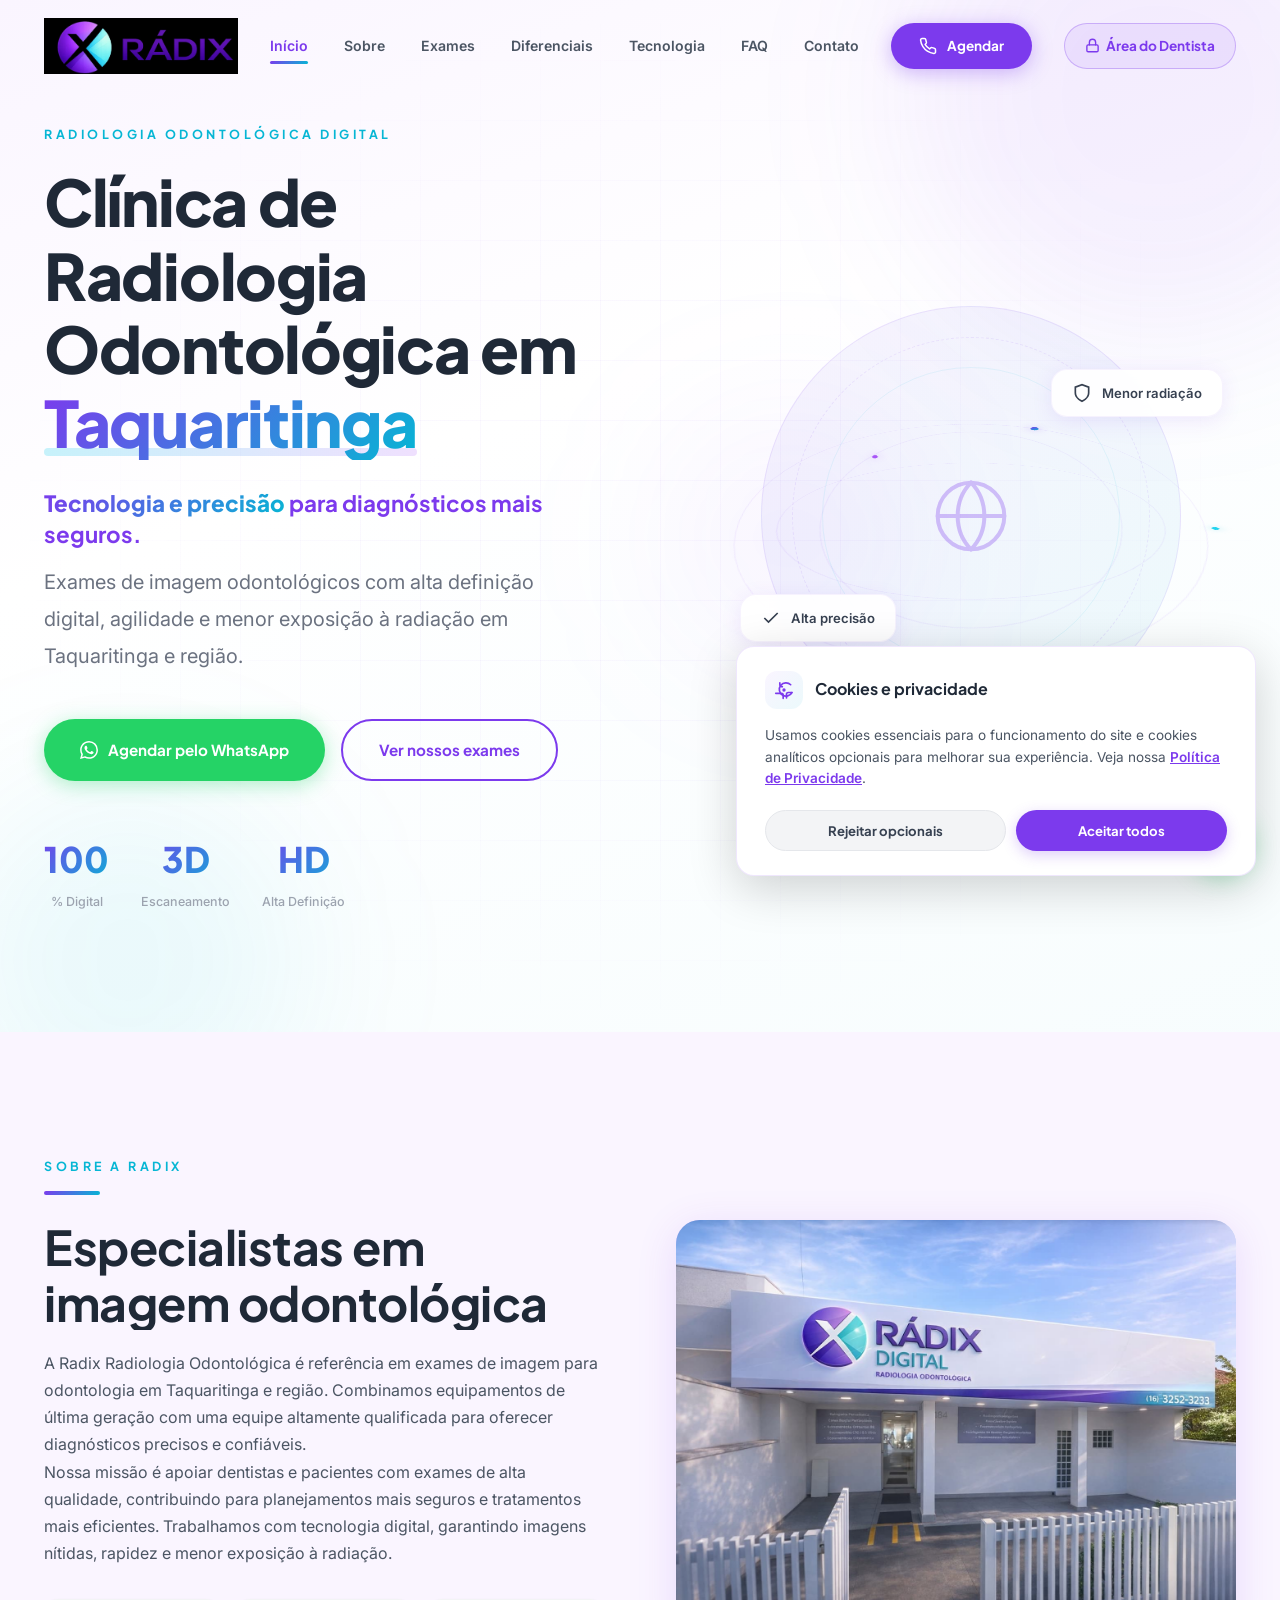
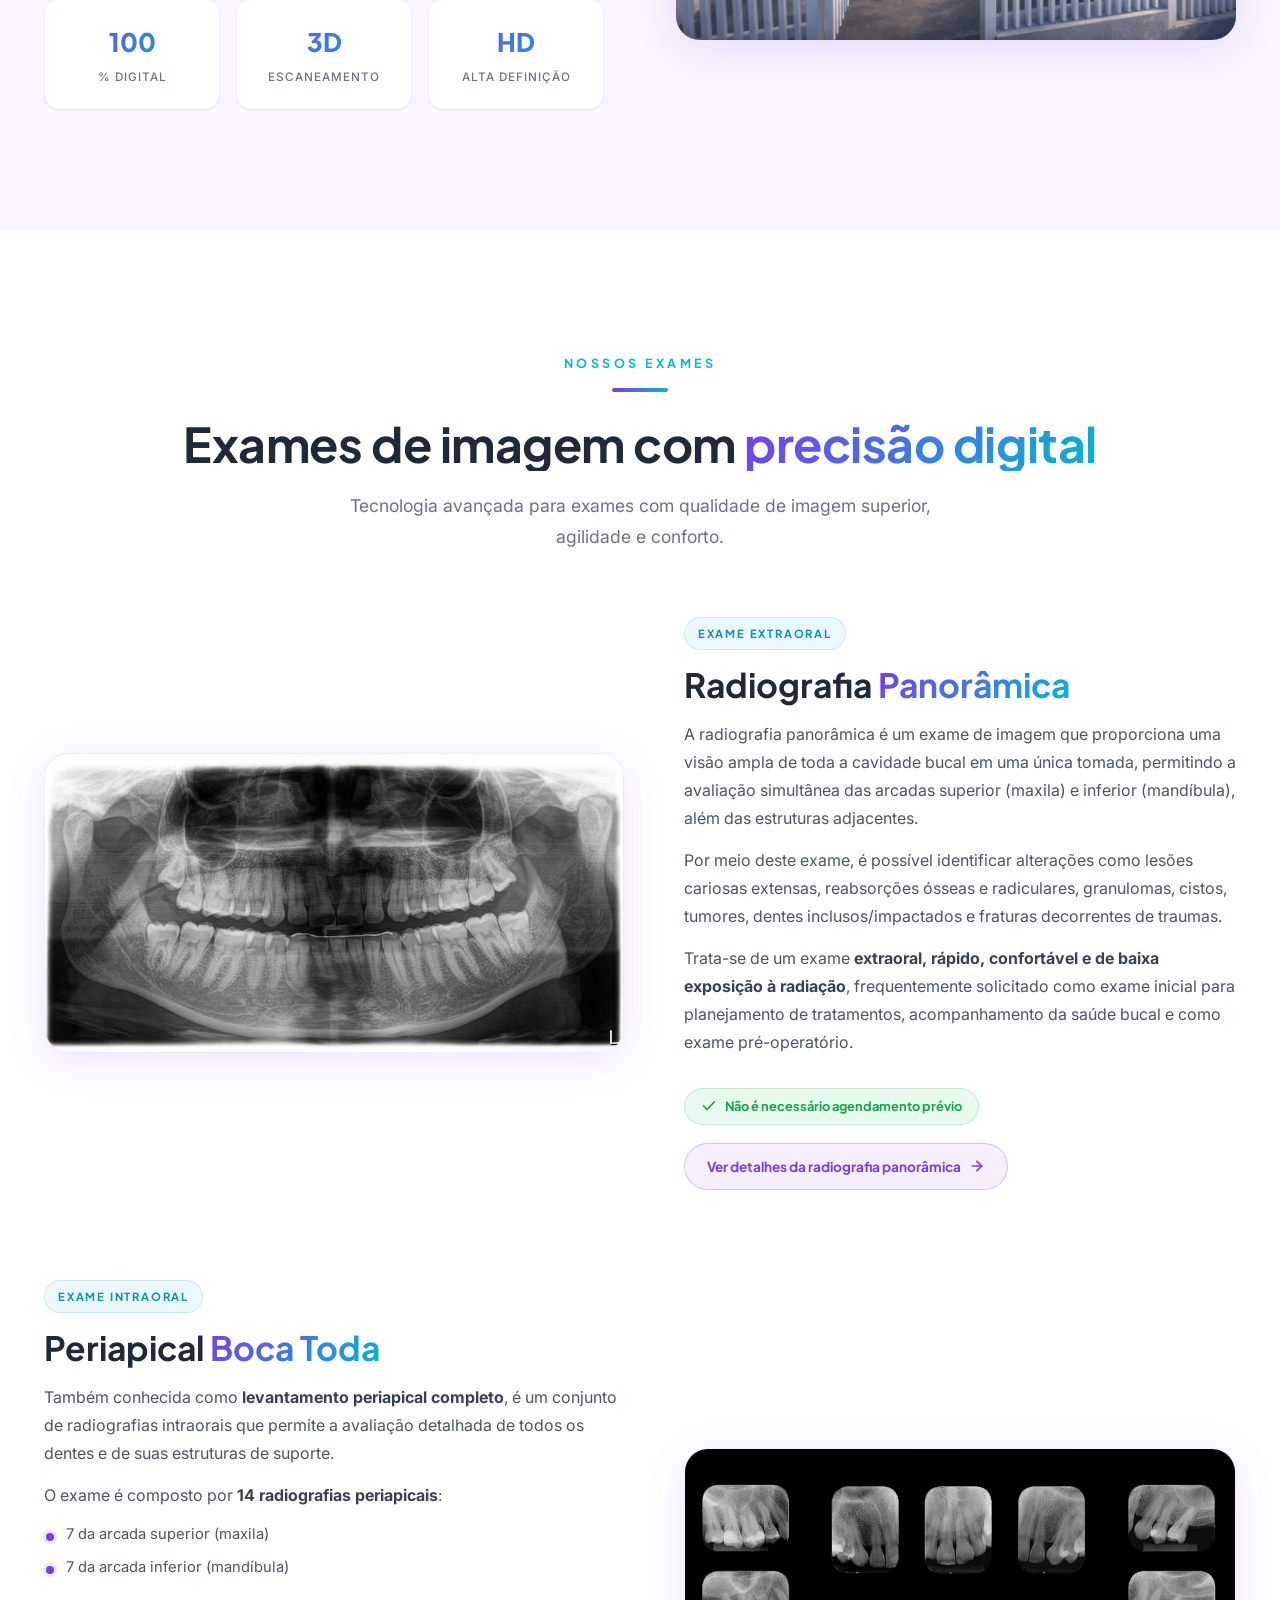
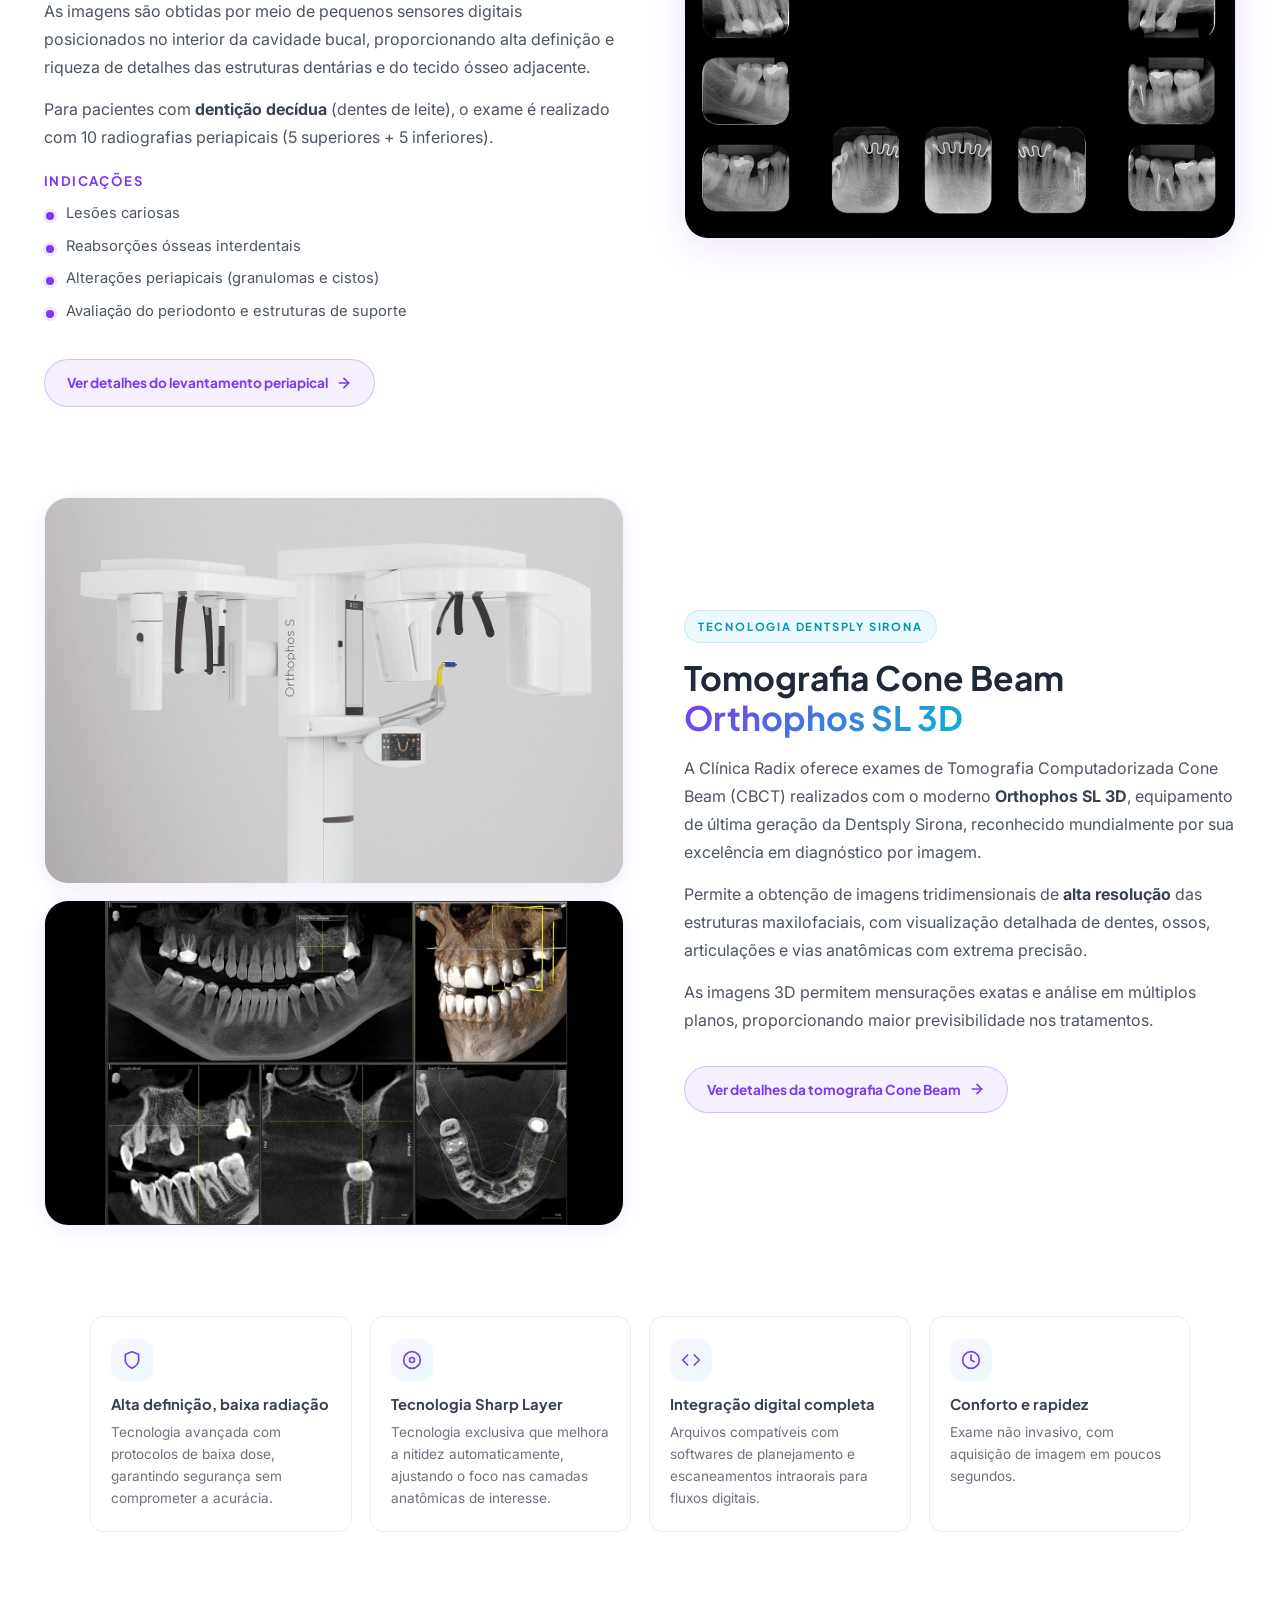
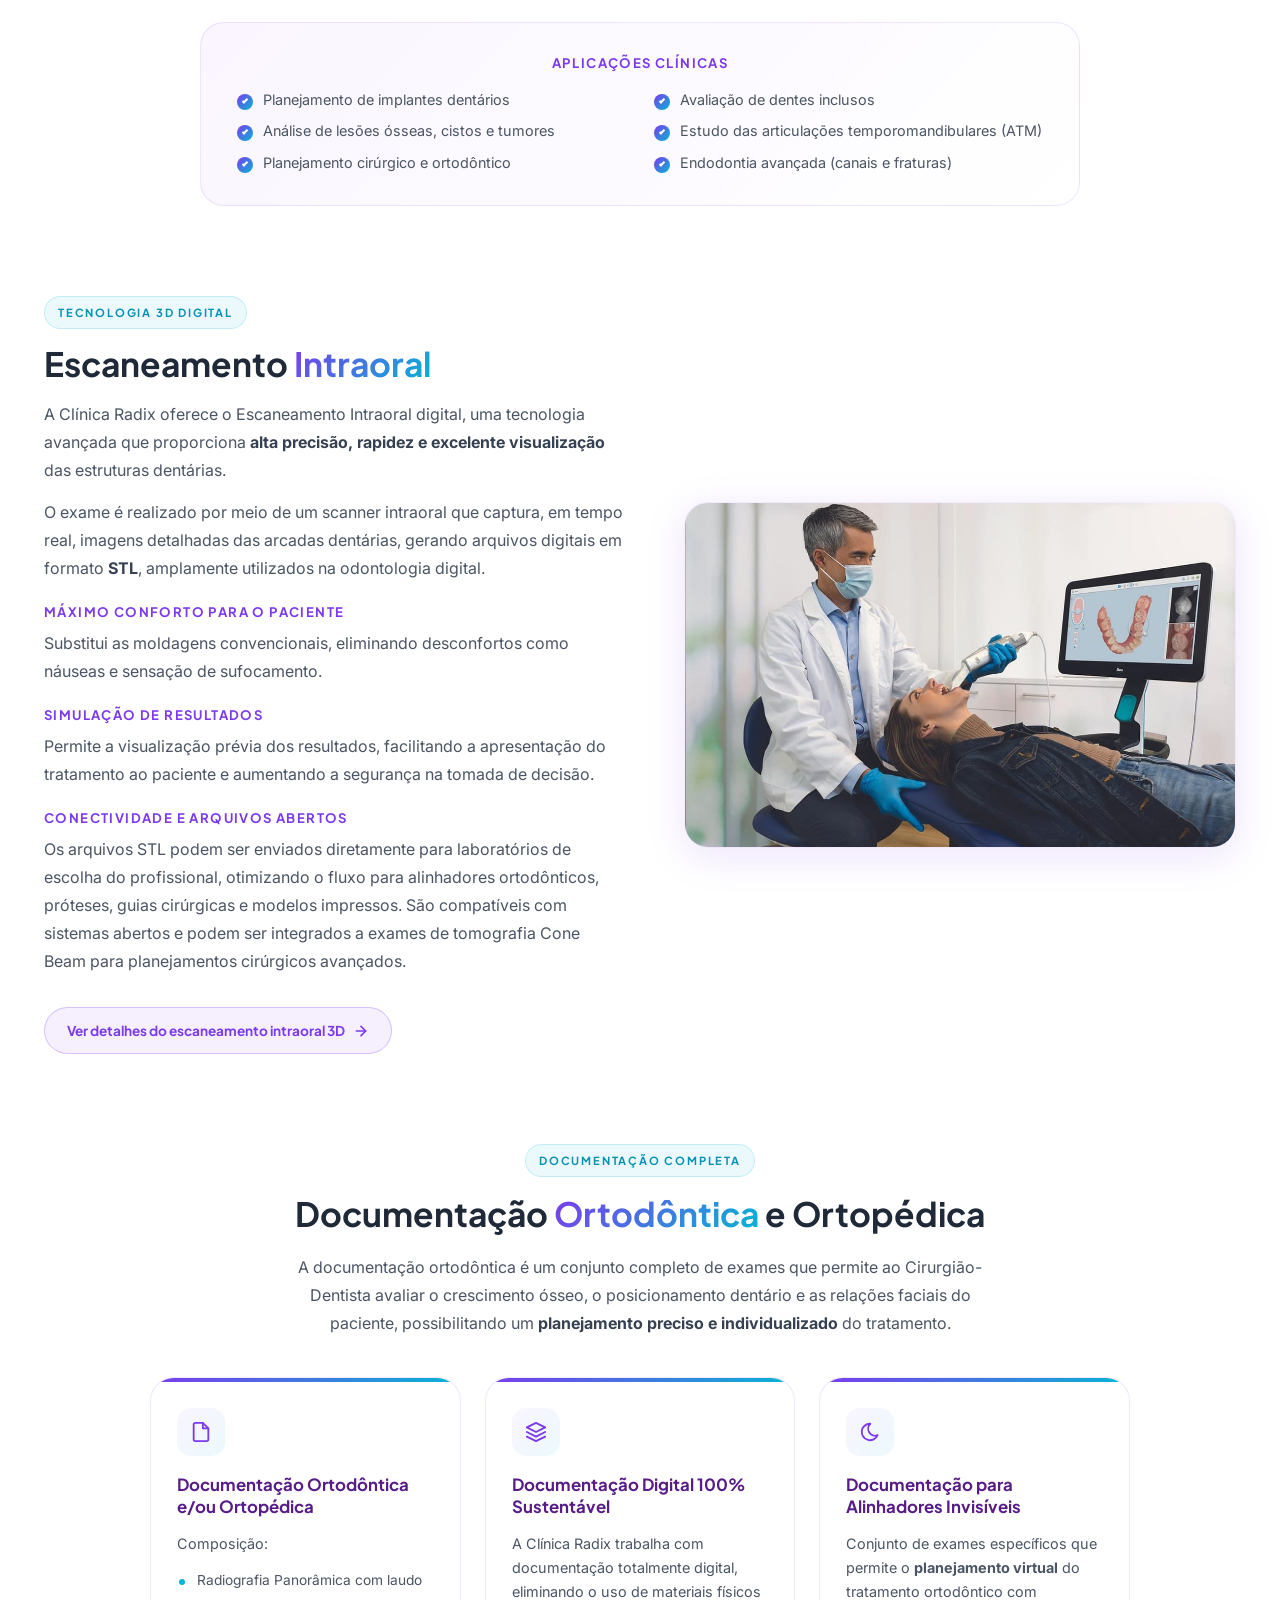
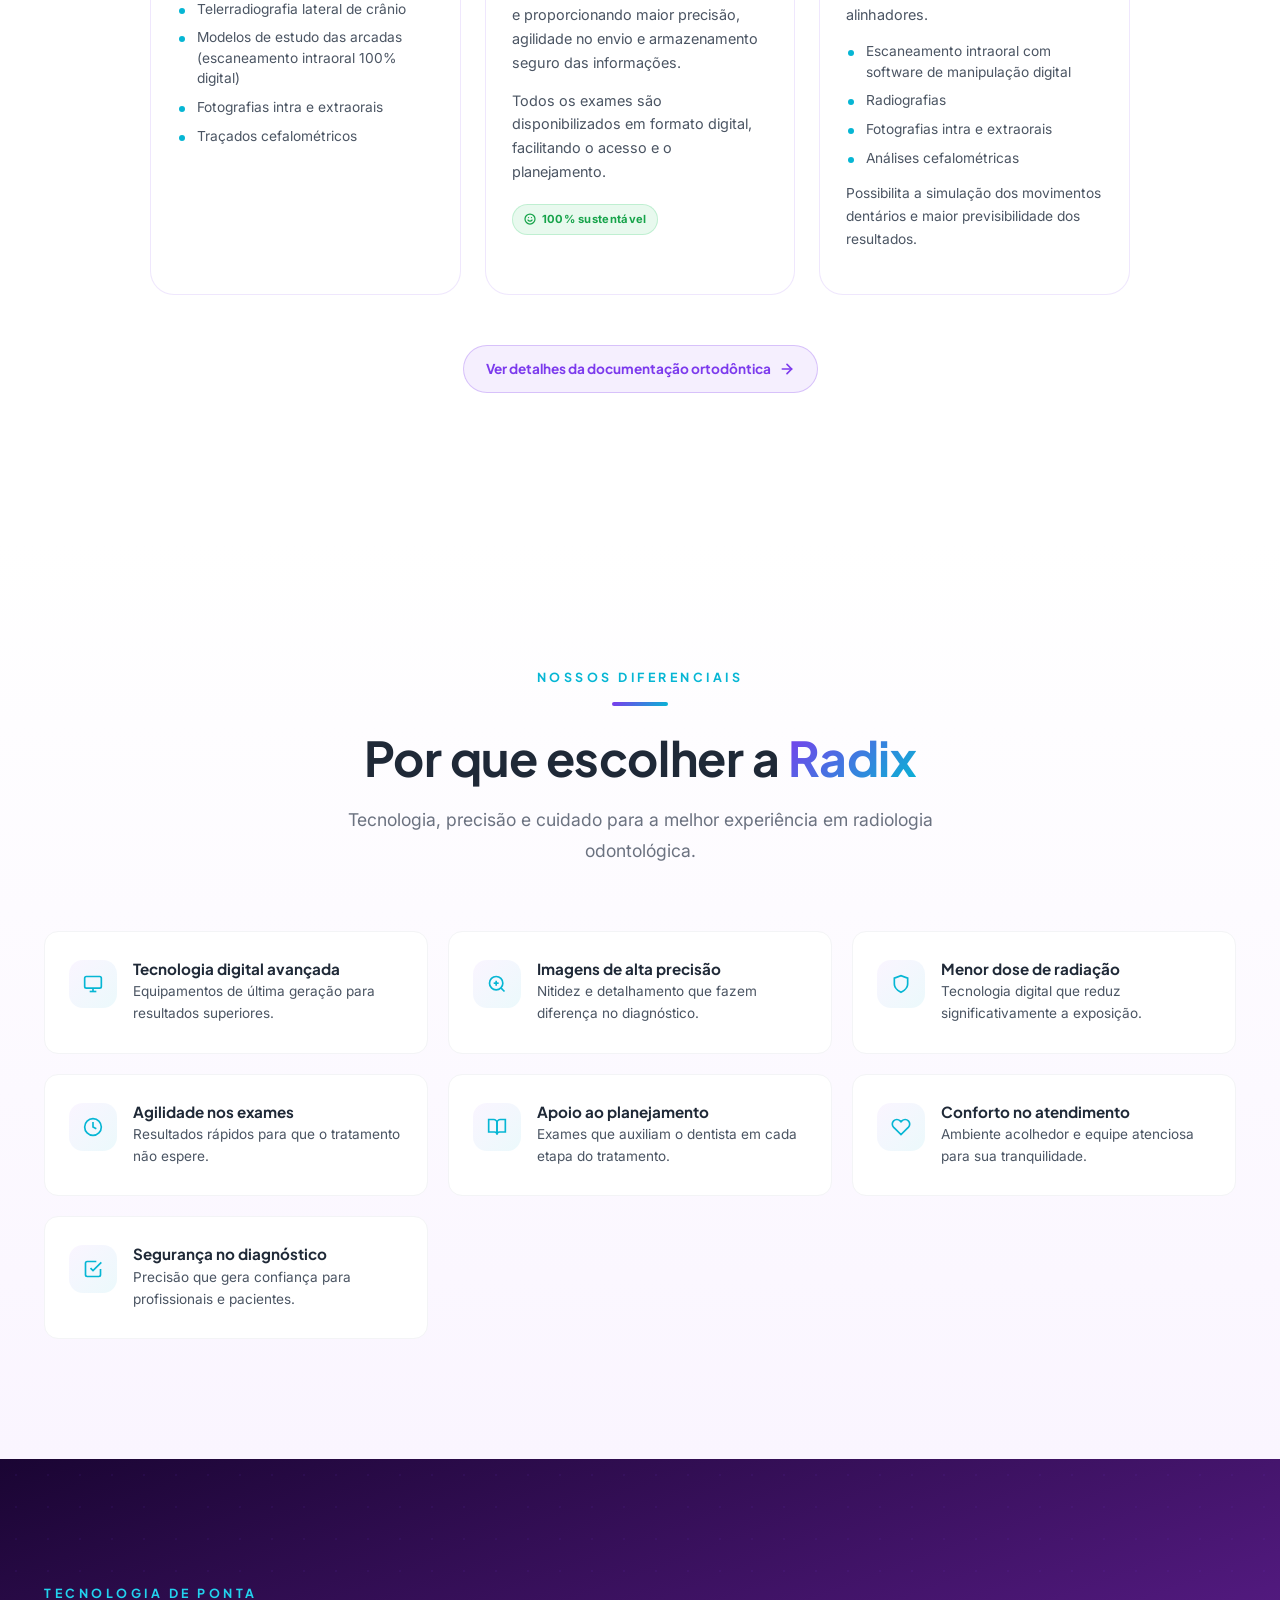
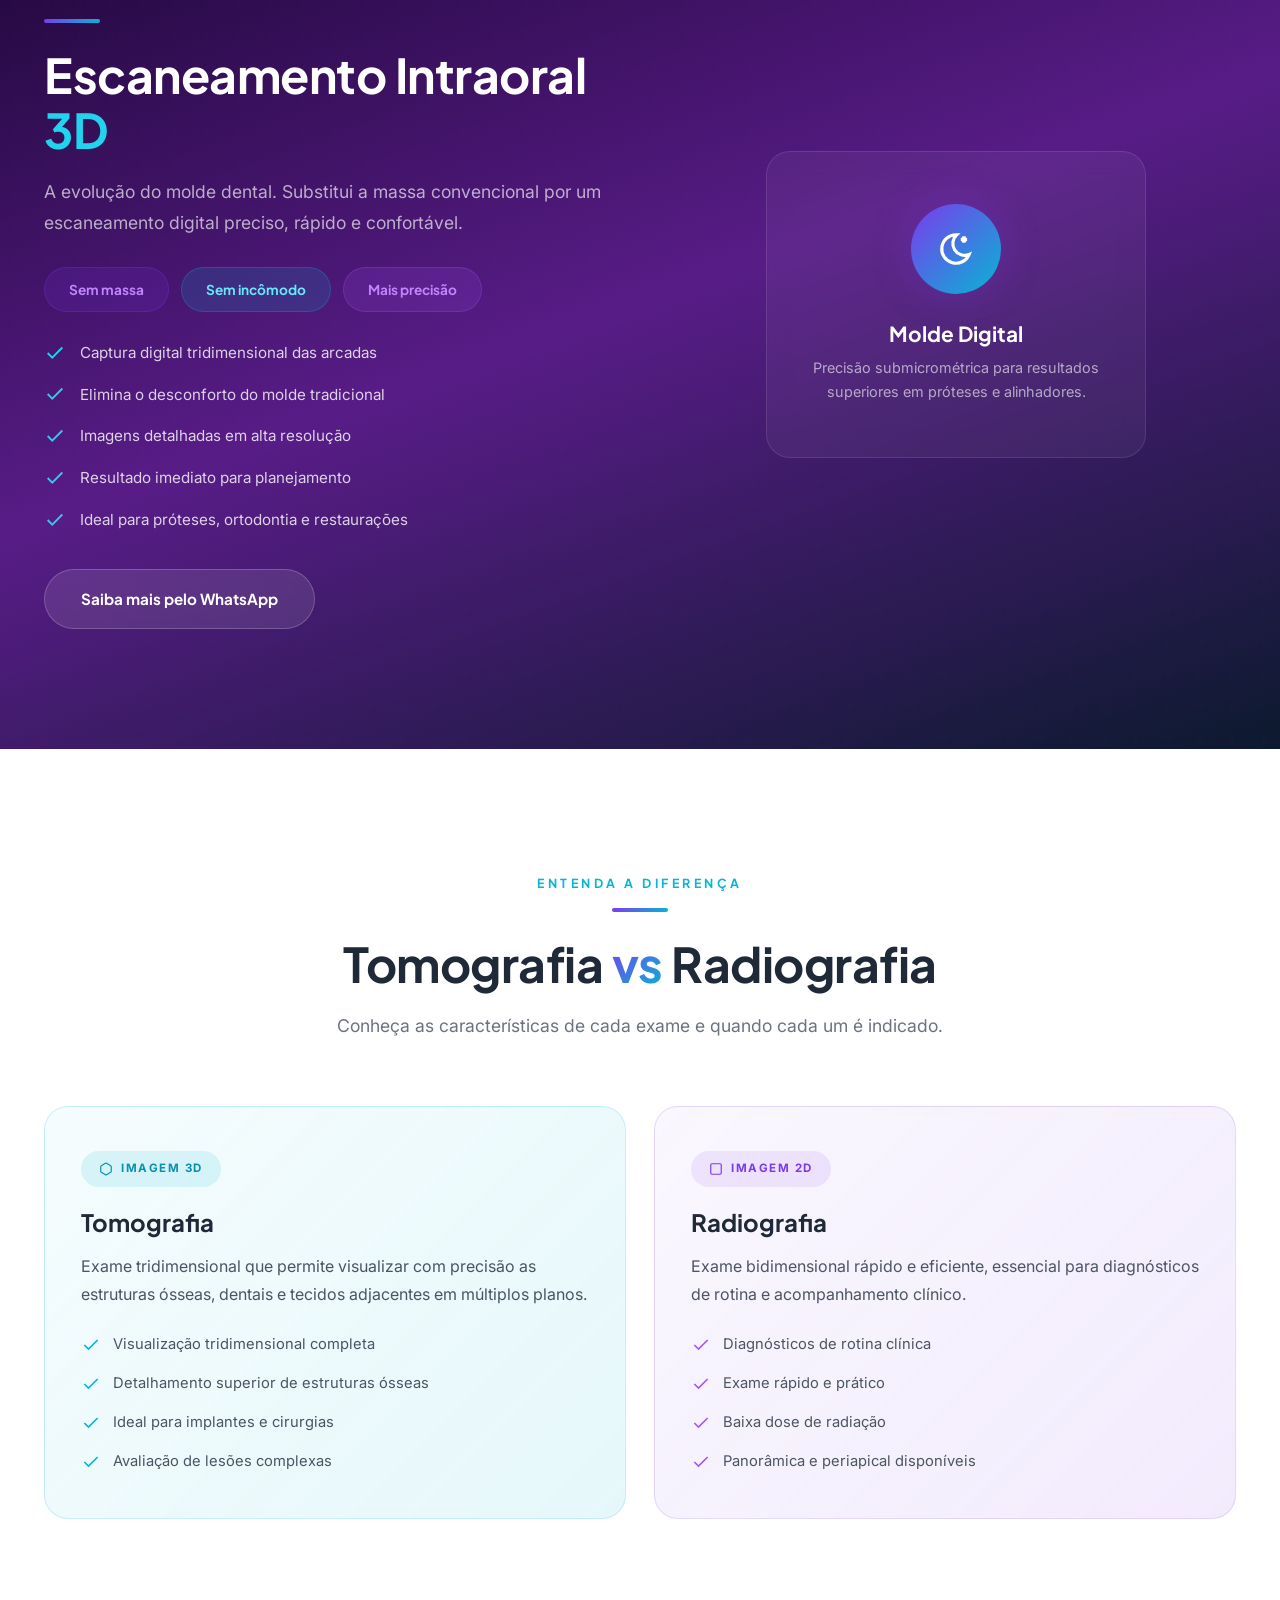
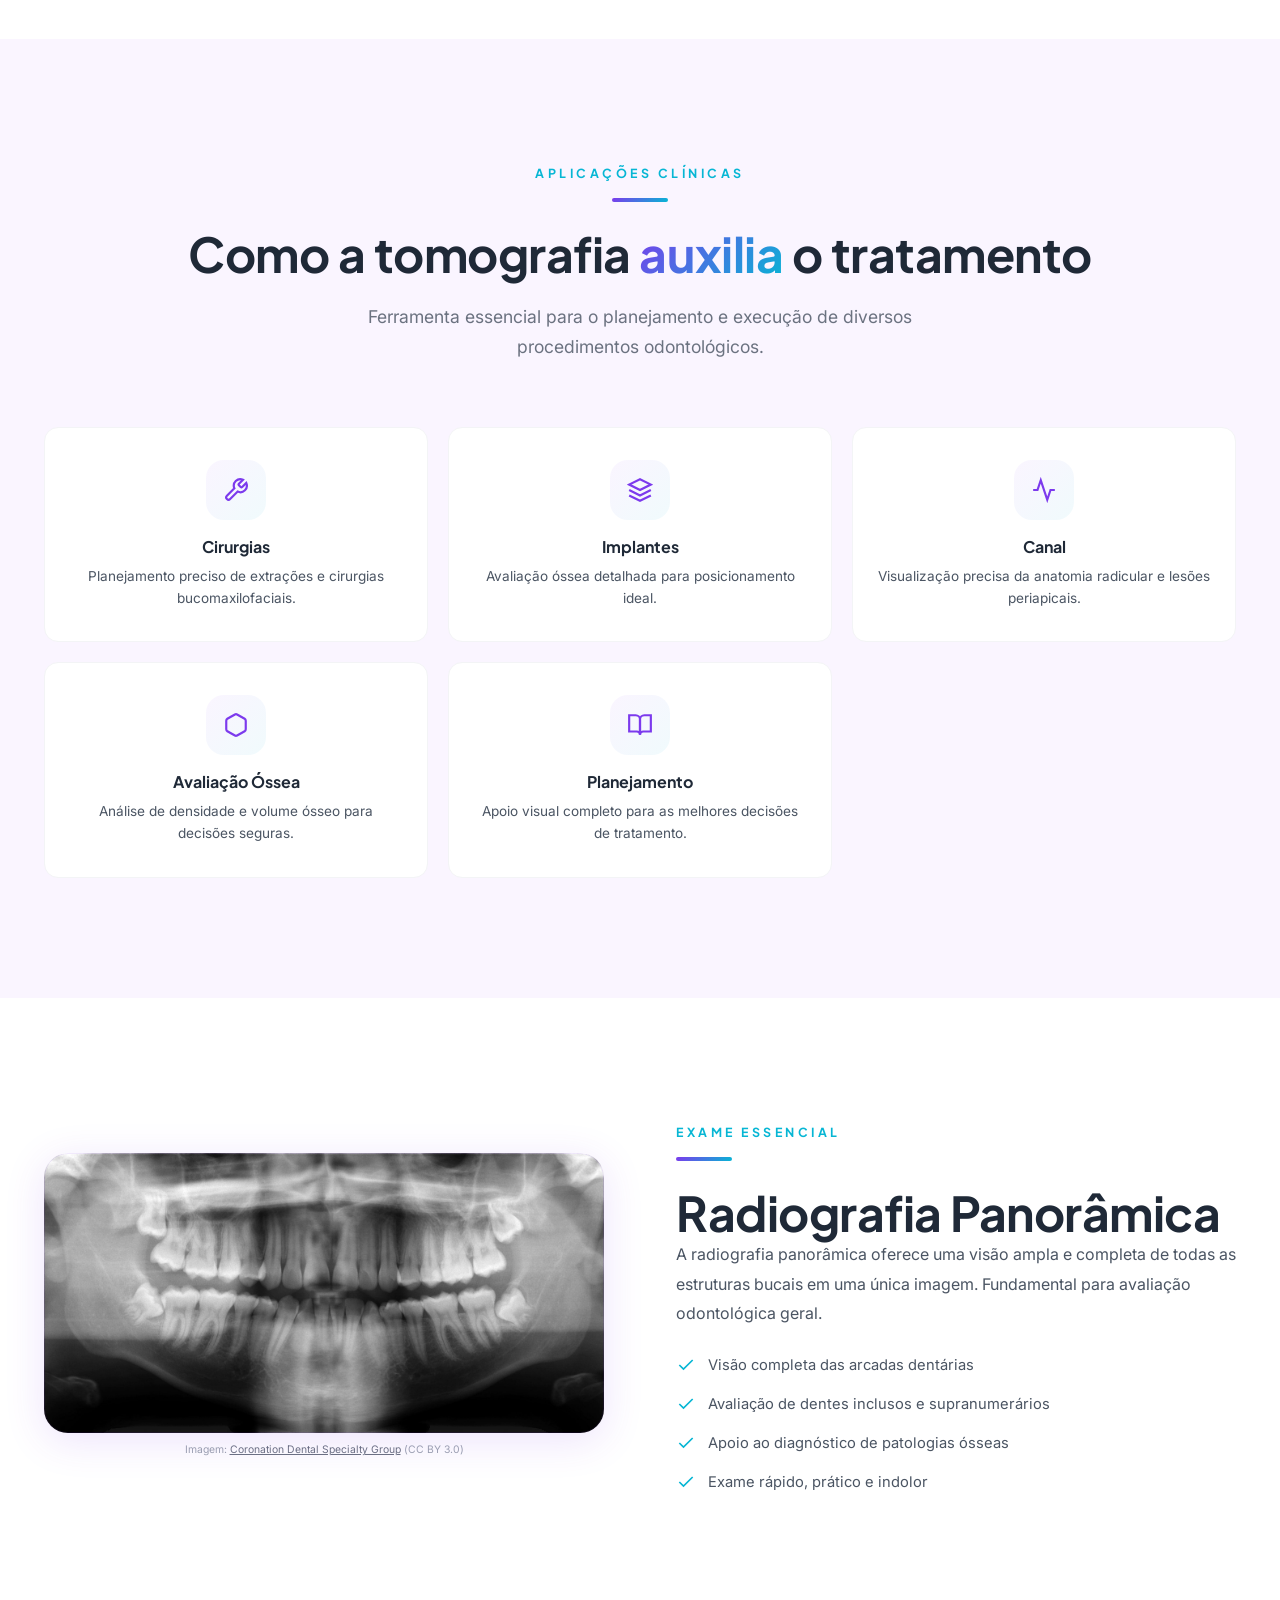
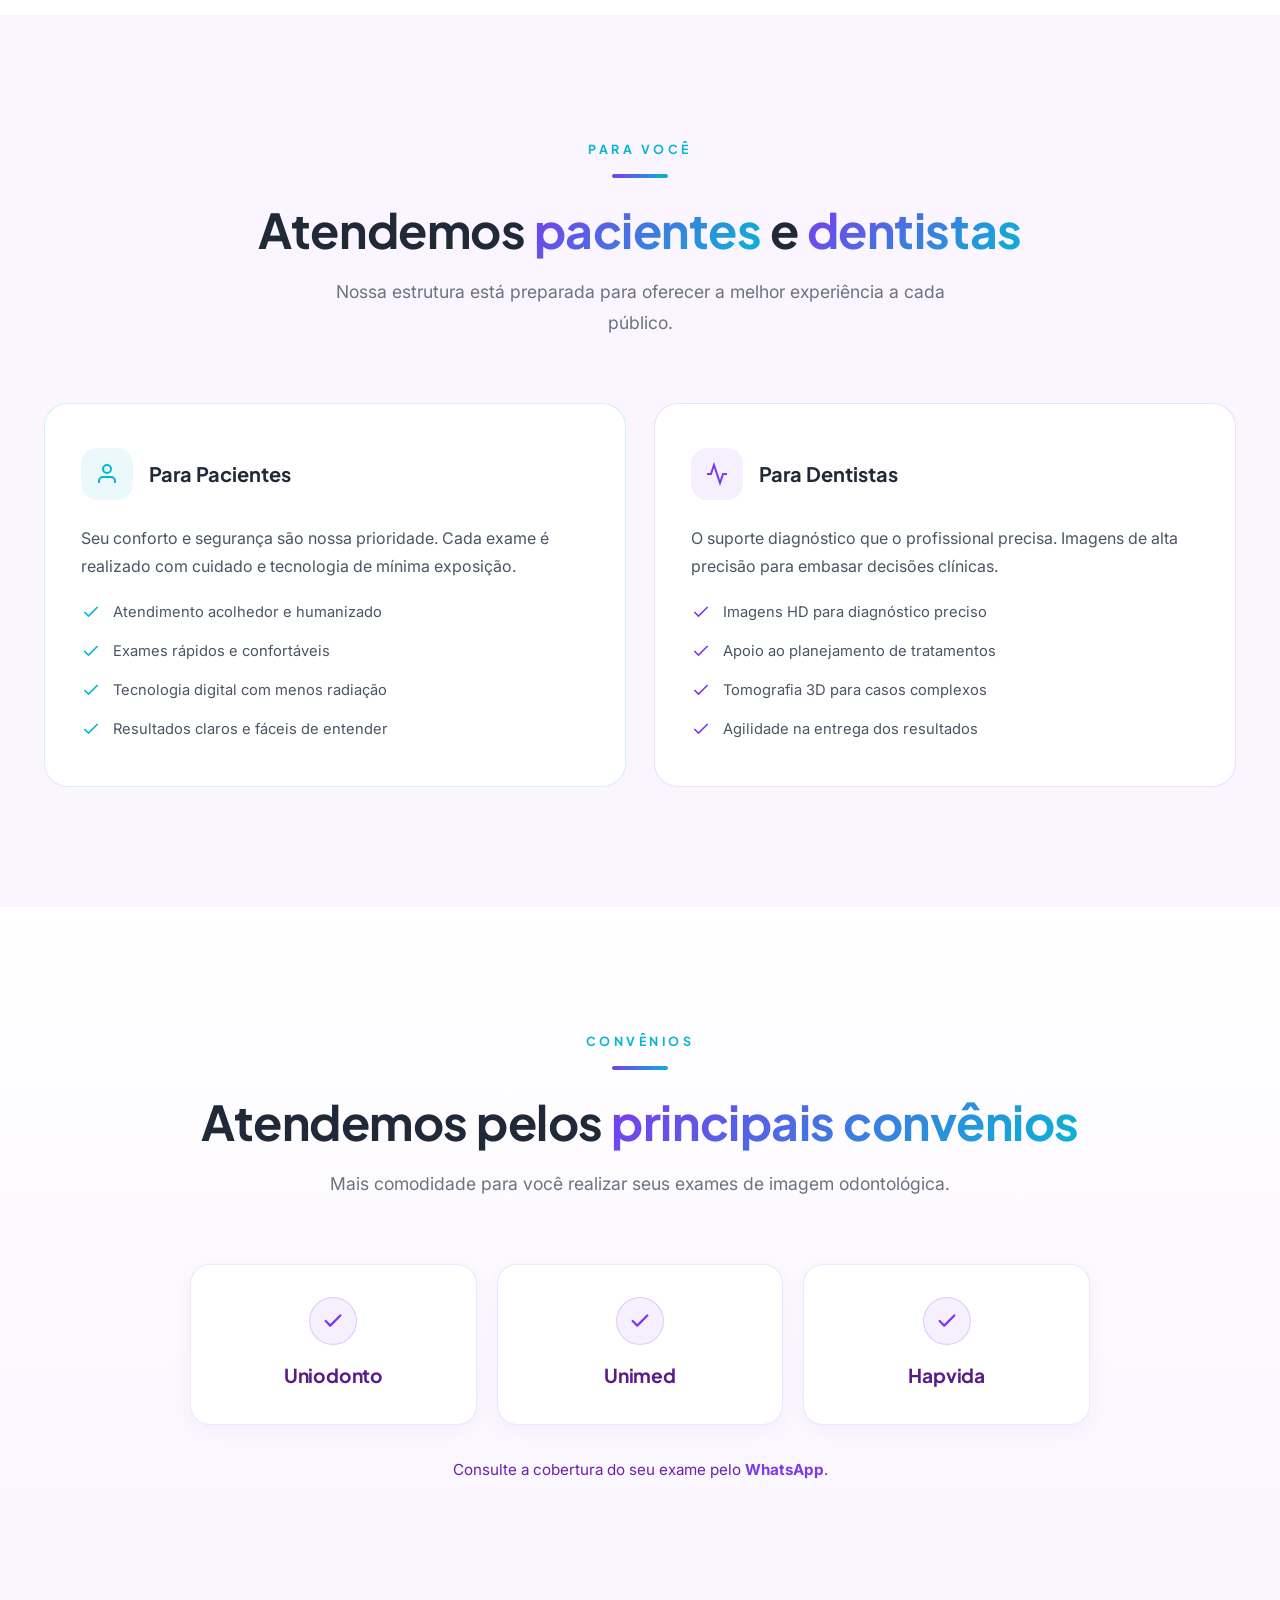
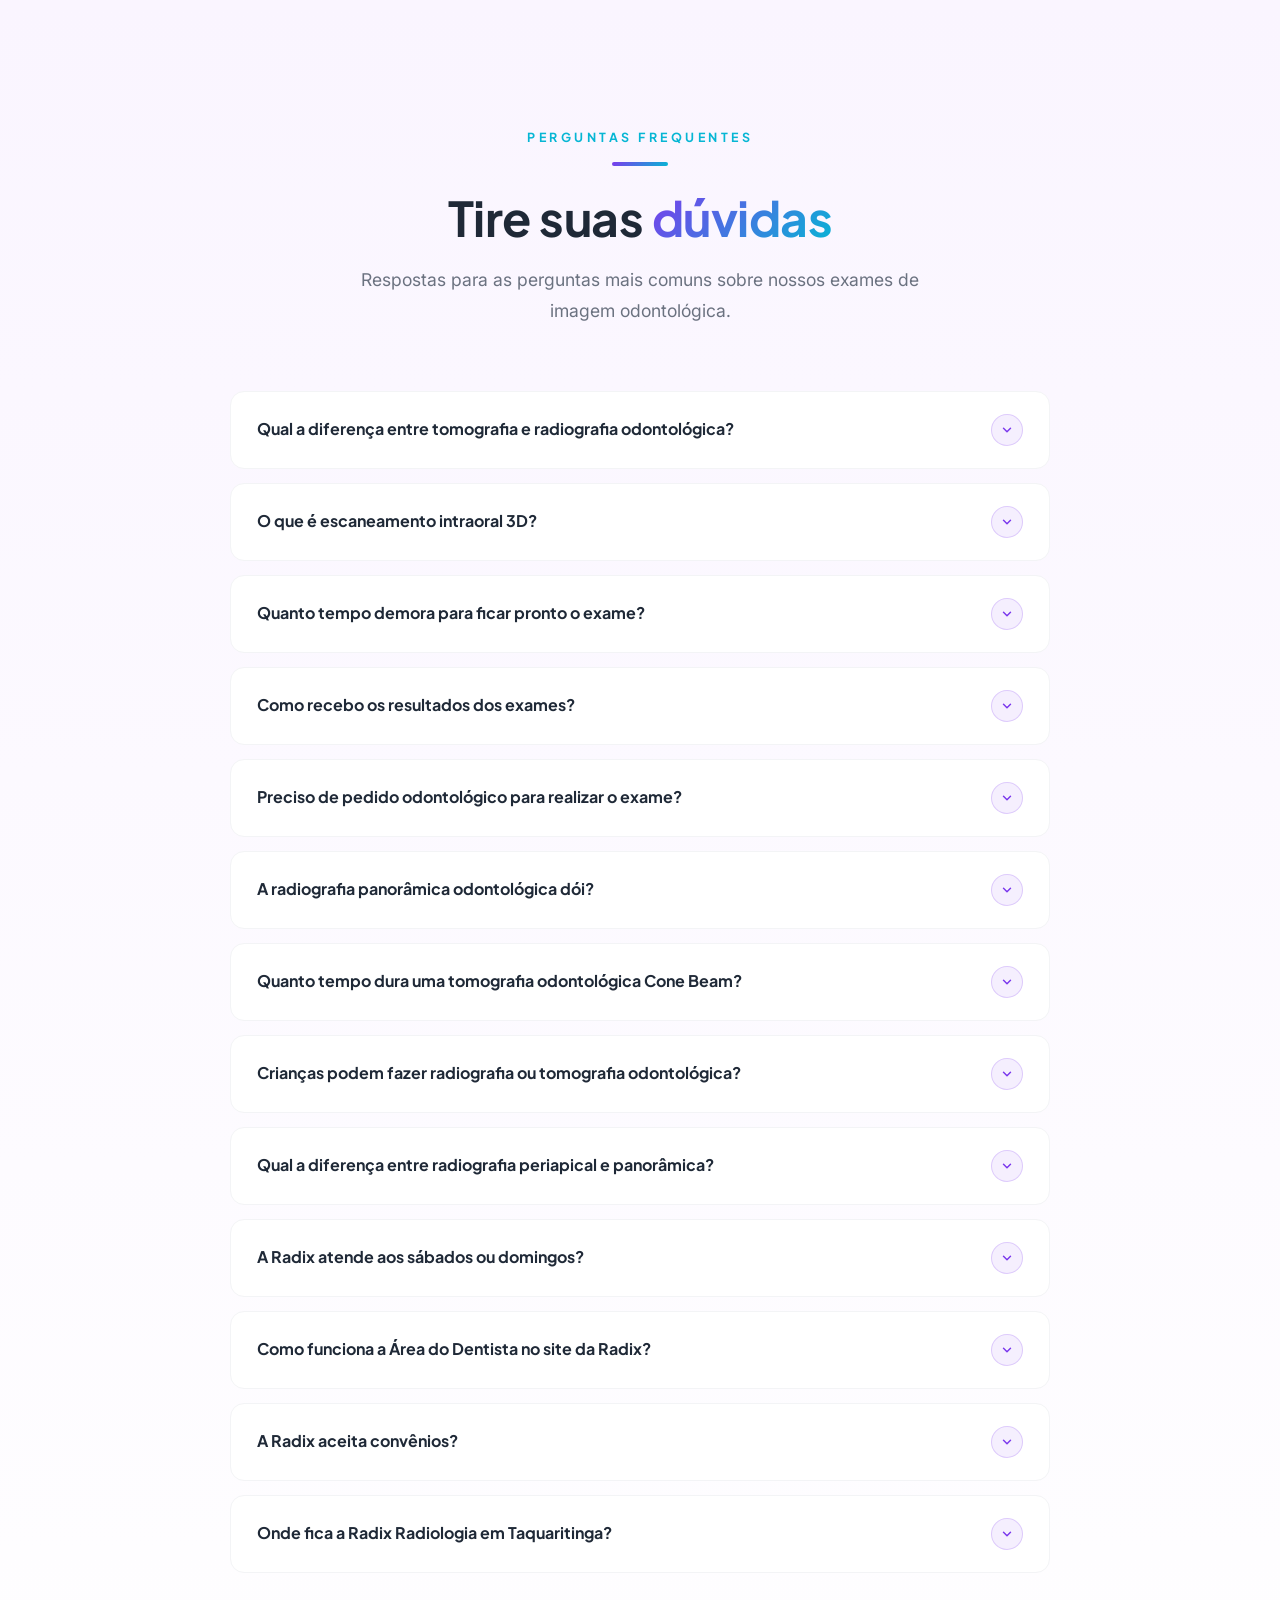
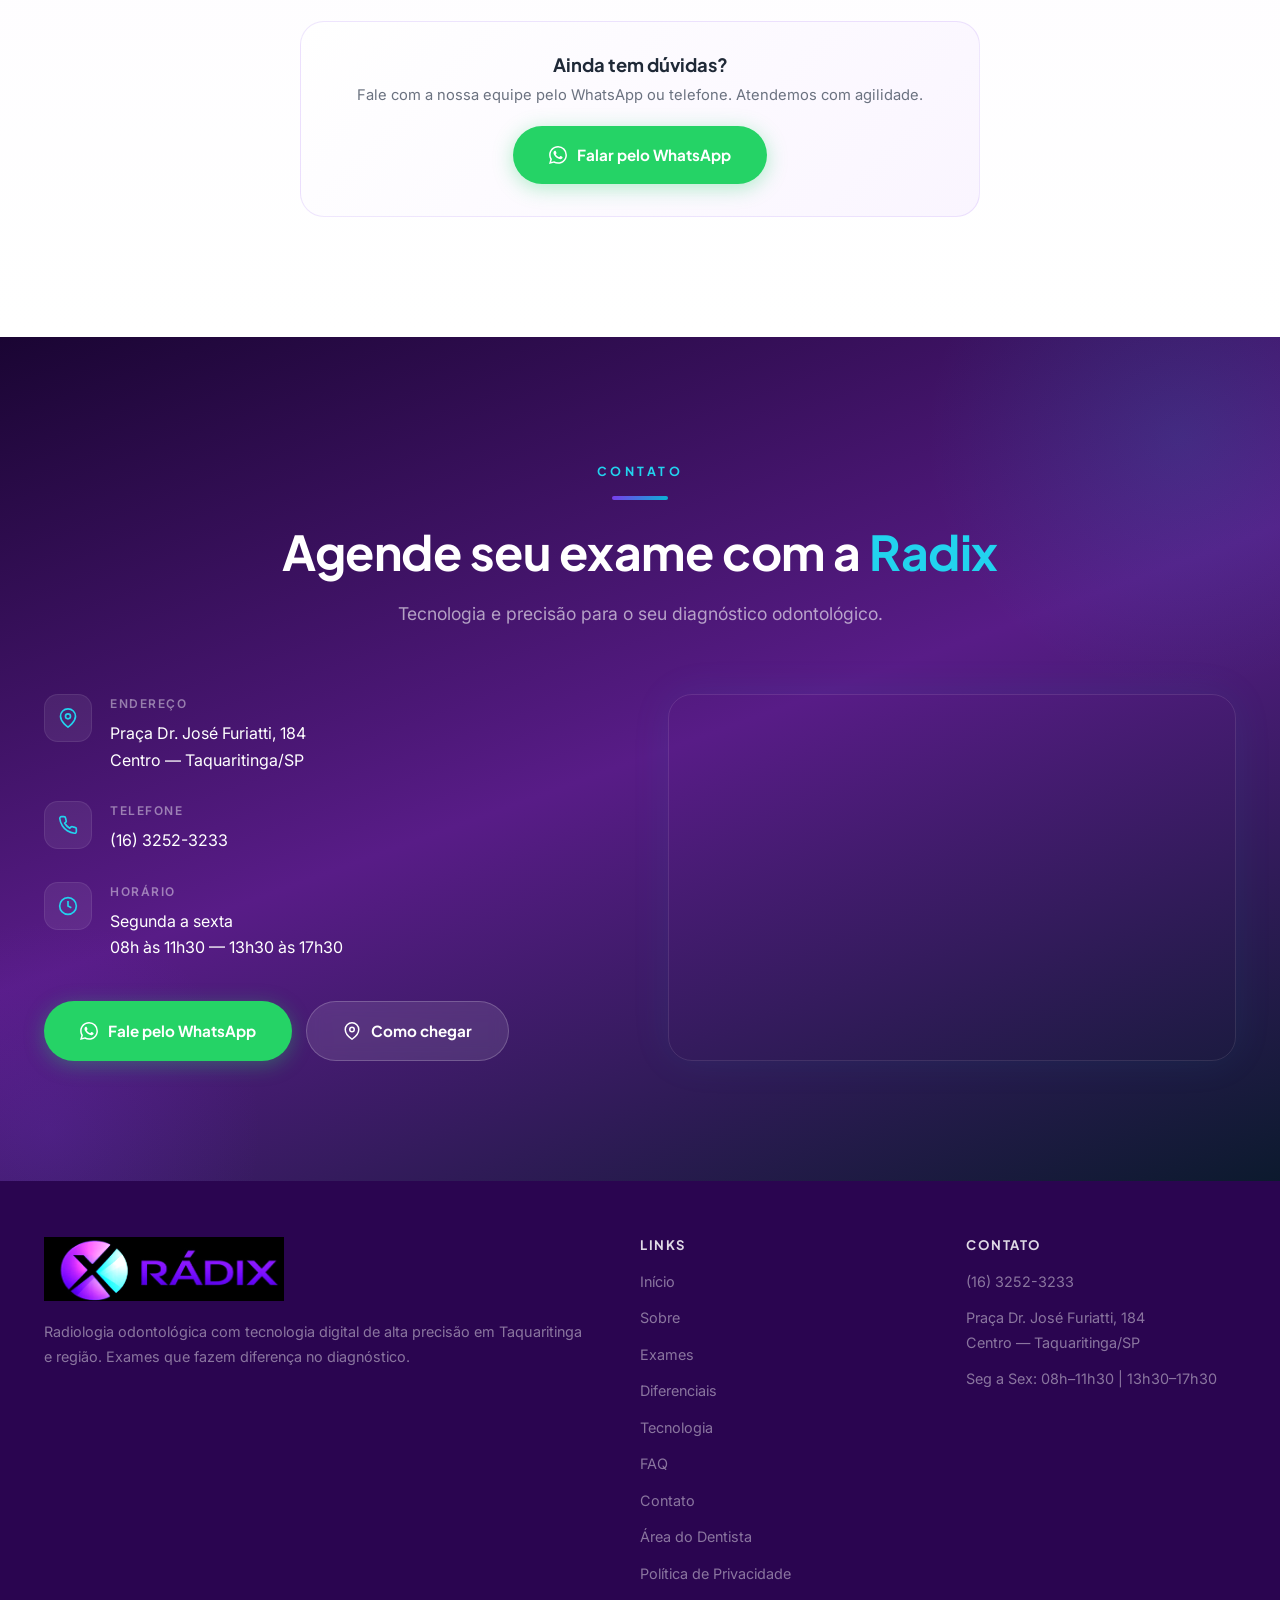
==== commit 72d3d0d0: "feat: adiciona seção de convênios aceitos (Uniodonto, Unimed, Hapvida) Nova seção dedicada antes do " ====
--- a/index.html
+++ b/index.html
@@ -61,6 +61,10 @@
     <link rel="dns-prefetch" href="https://maps.googleapis.com">
     <link href="https://fonts.googleapis.com/css2?family=Inter:wght@400;500;600&family=Plus+Jakarta+Sans:wght@600;700;800&display=swap" rel="stylesheet">
     <link rel="stylesheet" href="assets/site.css">
+
+    <!-- Analytics — GoatCounter (cookieless, LGPD-friendly) -->
+    <script data-goatcounter="https://radixradiologia.goatcounter.com/count"
+            async src="//gc.zgo.at/count.js"></script>
 </head>
 <body>
 
@@ -582,6 +586,33 @@
     </div>
 </section>
 
+<!-- ===== CONV&Ecirc;NIOS ===== -->
+<section class="conv section" id="convenios">
+    <div class="container">
+        <div class="section-header anim">
+            <span class="section-label">Conv&ecirc;nios</span>
+            <div class="grad-line grad-line-c"></div>
+            <h2 class="section-title">Atendemos pelos <span class="grad-text">principais conv&ecirc;nios</span></h2>
+            <p class="section-sub">Mais comodidade para voc&ecirc; realizar seus exames de imagem odontol&oacute;gica.</p>
+        </div>
+        <div class="conv-grid">
+            <div class="conv-card anim">
+                <div class="conv-badge"><svg viewBox="0 0 24 24" fill="none" stroke="currentColor" stroke-width="2.5" stroke-linecap="round" stroke-linejoin="round"><polyline points="20 6 9 17 4 12"/></svg></div>
+                <span class="conv-name">Uniodonto</span>
+            </div>
+            <div class="conv-card anim">
+                <div class="conv-badge"><svg viewBox="0 0 24 24" fill="none" stroke="currentColor" stroke-width="2.5" stroke-linecap="round" stroke-linejoin="round"><polyline points="20 6 9 17 4 12"/></svg></div>
+                <span class="conv-name">Unimed</span>
+            </div>
+            <div class="conv-card anim">
+                <div class="conv-badge"><svg viewBox="0 0 24 24" fill="none" stroke="currentColor" stroke-width="2.5" stroke-linecap="round" stroke-linejoin="round"><polyline points="20 6 9 17 4 12"/></svg></div>
+                <span class="conv-name">Hapvida</span>
+            </div>
+        </div>
+        <p class="conv-note anim">Consulte a cobertura do seu exame pelo <a href="https://wa.me/551632523233?text=Ol%C3%A1%2C%20gostaria%20de%20consultar%20a%20cobertura%20do%20meu%20conv%C3%AAnio." target="_blank" rel="noopener">WhatsApp</a>.</p>
+    </div>
+</section>
+
 <!-- ===== FAQ ===== -->
 <section class="faq section" id="faq">
     <div class="container">
@@ -711,6 +742,17 @@
                 <div class="faq-answer">
                     <p>A <a href="area-dentista/index.html" style="color:var(--p7);font-weight:600">&Aacute;rea do Dentista</a> permite que profissionais parceiros acessem diretamente os exames dos seus pacientes. O acesso &eacute; feito por login e senha fornecidos pela Radix.</p>
                     <p>Pelo painel &eacute; poss&iacute;vel visualizar radiografias, tomografias, escaneamentos e laudos de forma r&aacute;pida e segura, sem necessidade de retirar fisicamente os exames.</p>
+                </div>
+            </details>
+
+            <details class="faq-item anim">
+                <summary>
+                    A Radix aceita conv&ecirc;nios?
+                    <span class="faq-icon"><svg viewBox="0 0 24 24" fill="none" stroke="currentColor" stroke-width="2.5" stroke-linecap="round" stroke-linejoin="round"><polyline points="6 9 12 15 18 9"/></svg></span>
+                </summary>
+                <div class="faq-answer">
+                    <p>Sim. A Radix aceita os seguintes conv&ecirc;nios: <strong>Uniodonto</strong>, <strong>Unimed</strong> e <strong>Hapvida</strong>.</p>
+                    <p>Para confirmar a cobertura do seu exame ou tirar d&uacute;vidas sobre autoriza&ccedil;&atilde;o, entre em contato pelo telefone <a href="tel:+551632523233" style="color:var(--p7);font-weight:600">(16) 3252-3233</a> ou pelo WhatsApp.</p>
                 </div>
             </details>
 
--- a/assets/site.css
+++ b/assets/site.css
@@ -627,6 +627,27 @@
 .shimmer::after{content:'';position:absolute;top:0;left:-100%;width:60%;height:100%;background:linear-gradient(90deg,transparent,rgba(255,255,255,.12),transparent);animation:shimmerPass 5s ease-in-out infinite}
 @keyframes shimmerPass{0%,100%{left:-100%}50%{left:150%}}
 
+/* ===== CONV&Ecirc;NIOS ===== */
+.conv{background:linear-gradient(180deg,#fff 0%,var(--p0) 100%)}
+.conv-grid{display:grid;grid-template-columns:repeat(3,1fr);gap:20px;max-width:900px;margin:0 auto}
+.conv-card{position:relative;display:flex;flex-direction:column;align-items:center;justify-content:center;gap:14px;padding:32px 20px;background:#fff;border:1.5px solid rgba(124,58,237,.12);border-radius:20px;box-shadow:0 4px 20px rgba(124,58,237,.06);transition:all .35s var(--ease);overflow:hidden}
+.conv-card::before{content:'';position:absolute;inset:0;background:var(--grad);opacity:0;transition:opacity .35s var(--ease);z-index:0}
+.conv-card>*{position:relative;z-index:1}
+.conv-card:hover{transform:translateY(-6px);box-shadow:0 16px 40px rgba(124,58,237,.22);border-color:transparent}
+.conv-card:hover::before{opacity:1}
+.conv-card:hover .conv-name{color:#fff}
+.conv-card:hover .conv-badge{background:rgba(255,255,255,.2);color:#fff;border-color:rgba(255,255,255,.35)}
+.conv-badge{display:inline-flex;align-items:center;justify-content:center;width:48px;height:48px;border-radius:50%;background:rgba(124,58,237,.08);border:1.5px solid rgba(124,58,237,.2);color:var(--p7);transition:all .35s var(--ease)}
+.conv-badge svg{width:22px;height:22px}
+.conv-name{font-family:'Plus Jakarta Sans',sans-serif;font-size:1.2rem;font-weight:700;color:var(--p9);letter-spacing:-.2px;transition:color .35s var(--ease)}
+.conv-note{text-align:center;margin-top:32px;font-size:.95rem;color:var(--p8)}
+.conv-note a{color:var(--p7);font-weight:700;text-decoration:none}
+.conv-note a:hover{text-decoration:underline}
+@media(max-width:640px){
+    .conv-grid{grid-template-columns:1fr;gap:14px;max-width:420px}
+    .conv-card{flex-direction:row;justify-content:flex-start;padding:20px 24px;gap:18px}
+}
+
 /* ===== REDUCED MOTION ===== */
 @media(prefers-reduced-motion:reduce){
     *,*::before,*::after{animation-duration:.01ms!important;animation-iteration-count:1!important;transition-duration:.01ms!important}
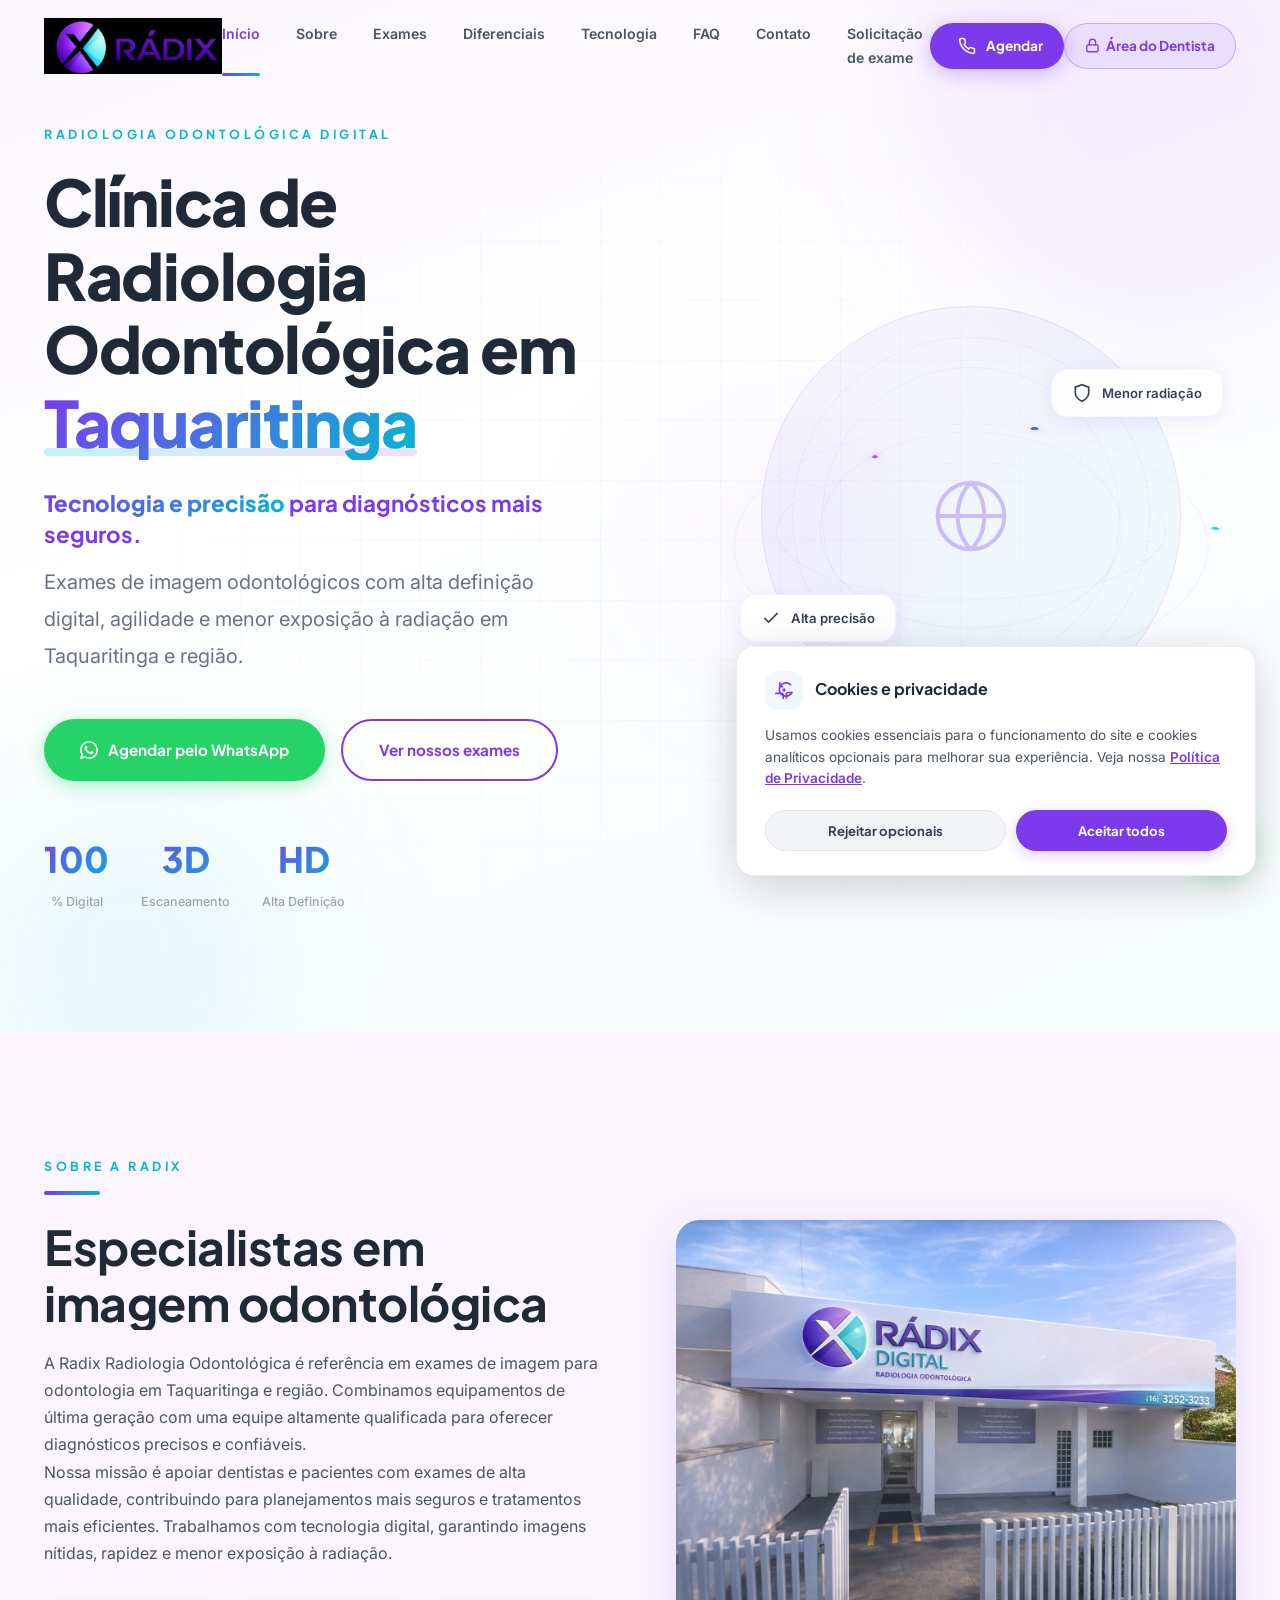
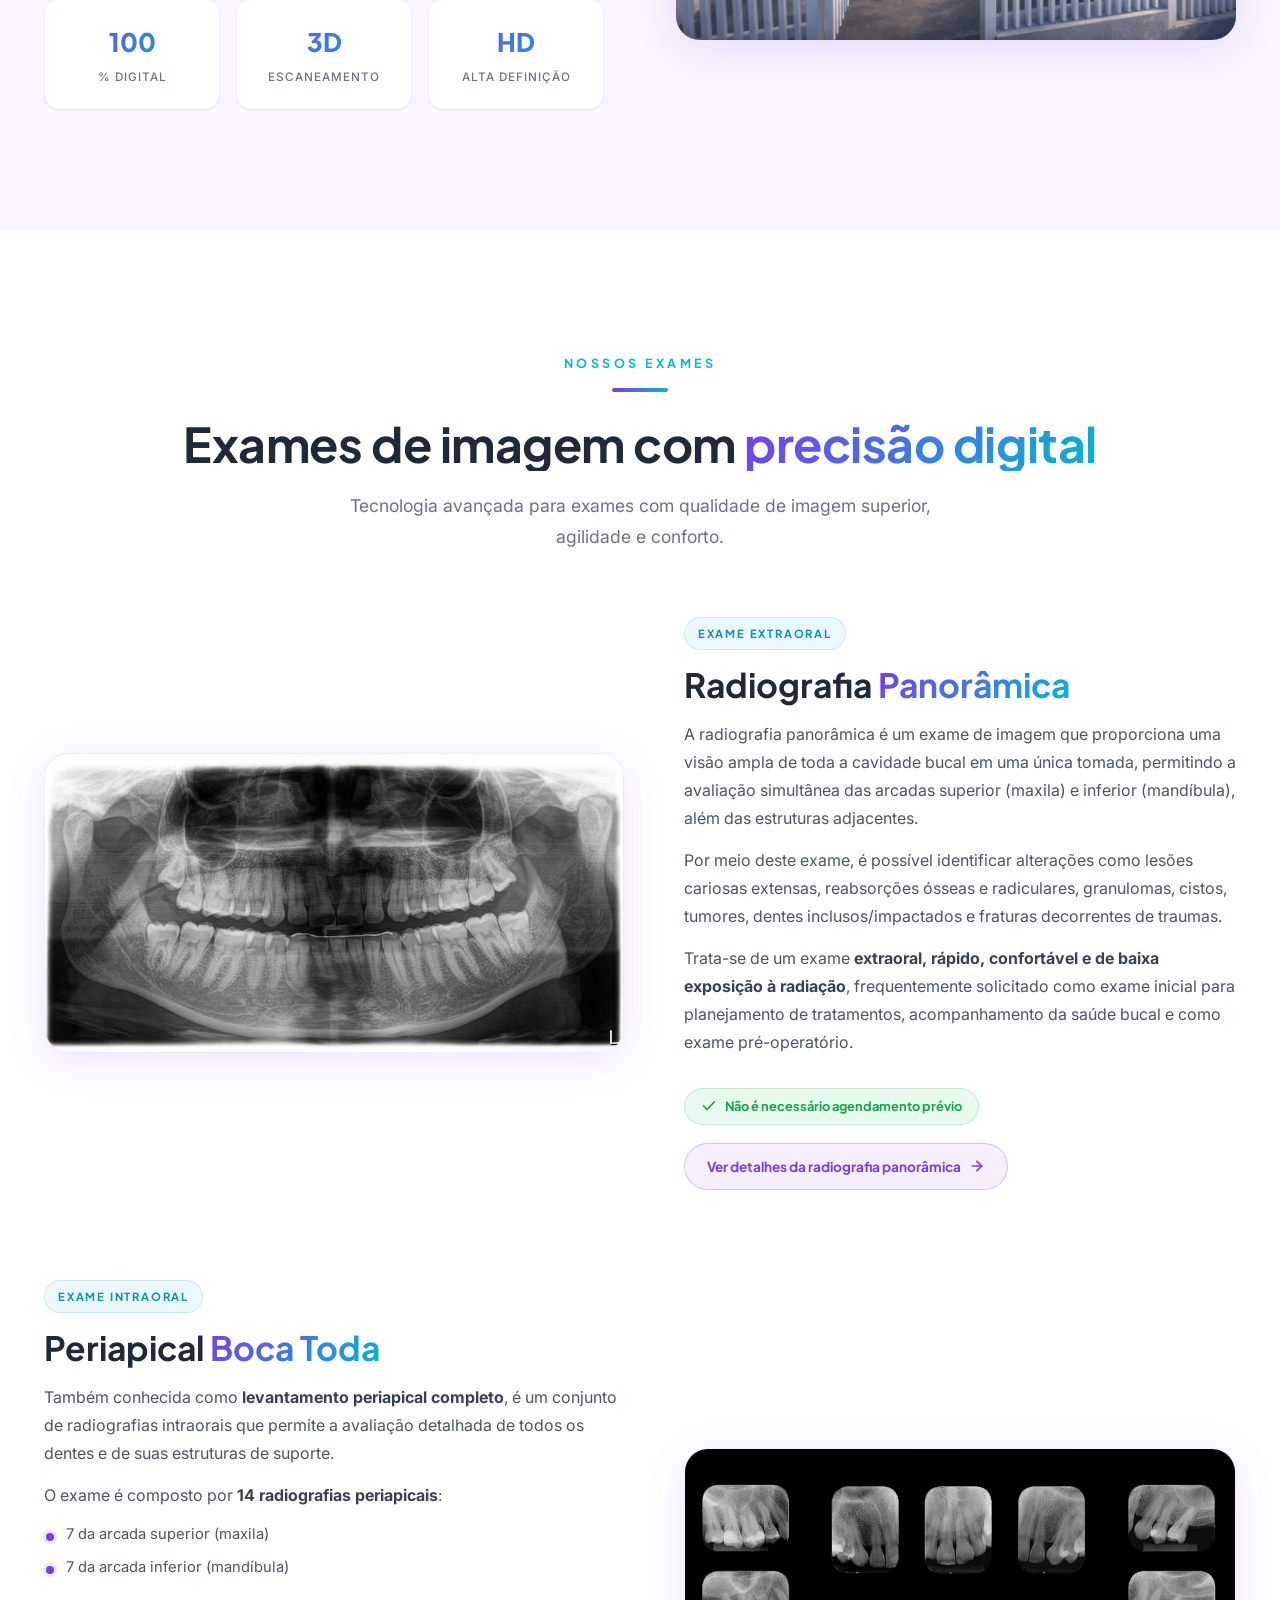
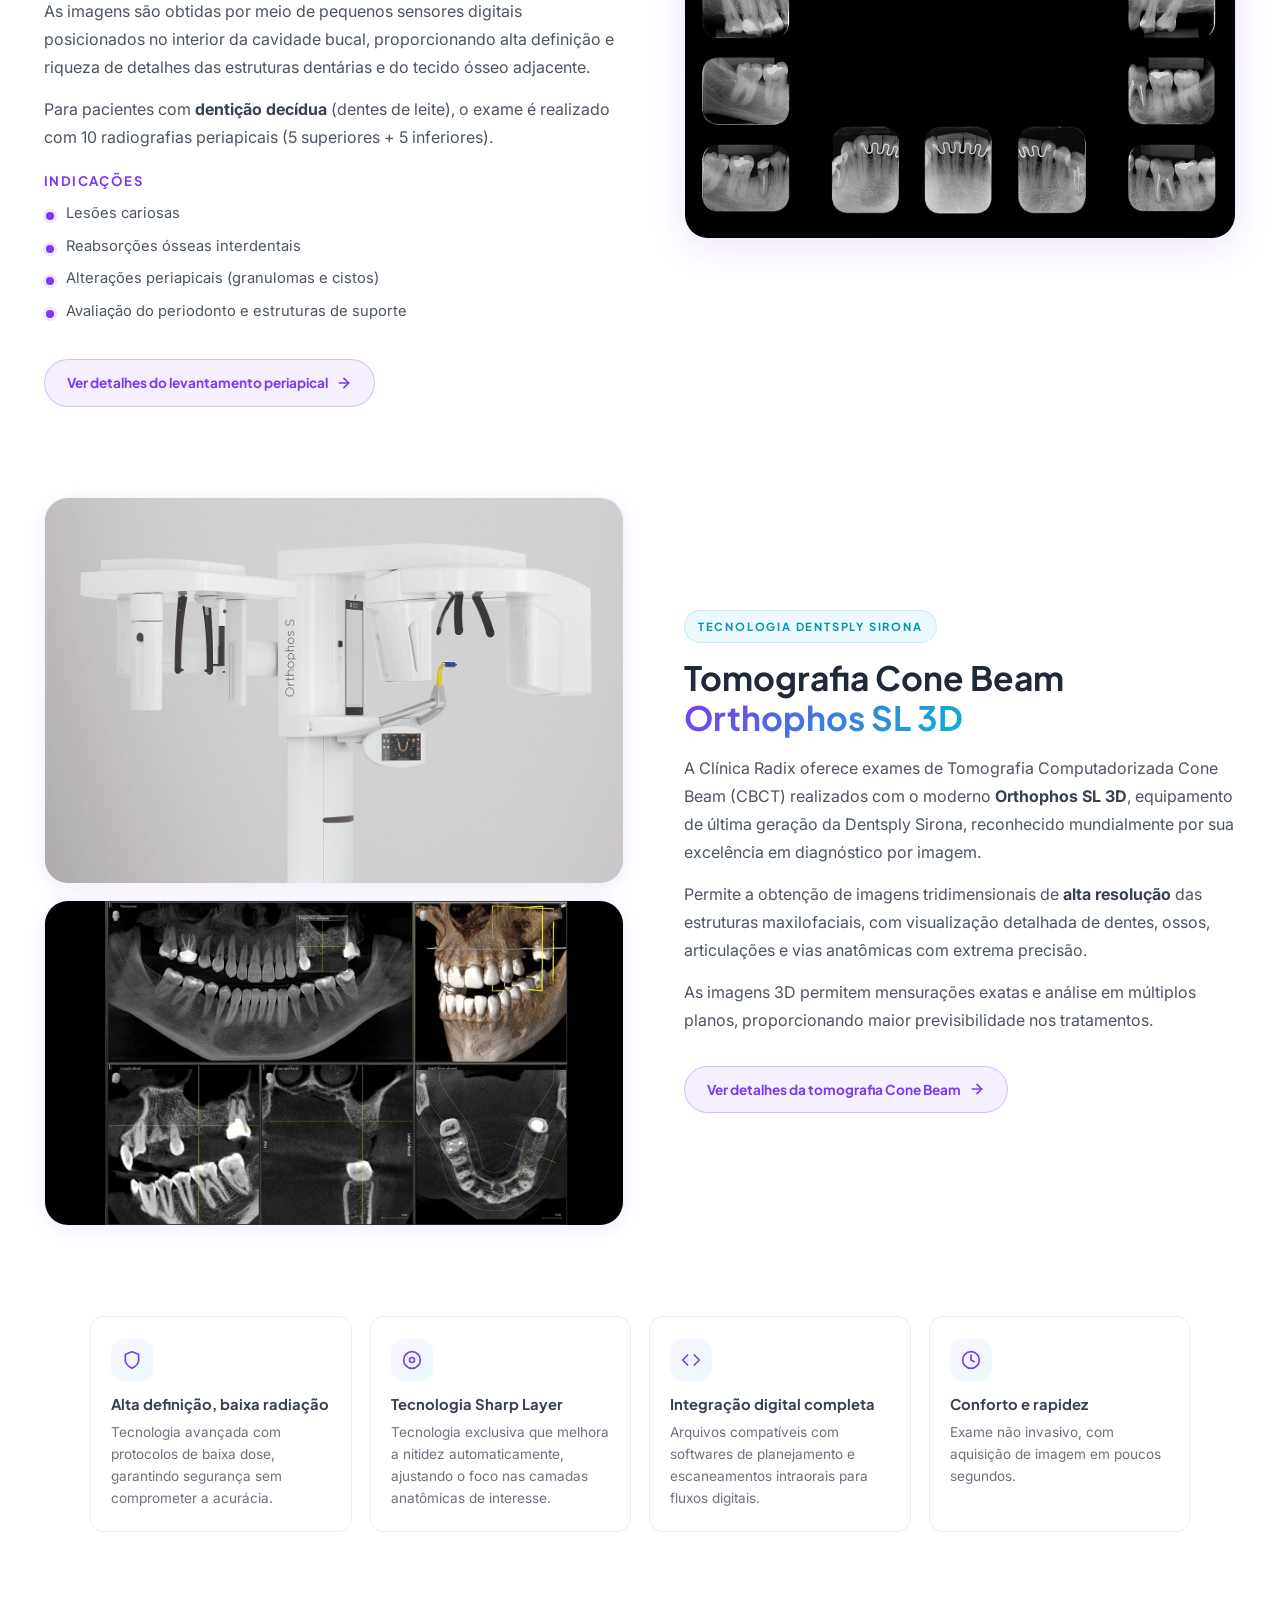
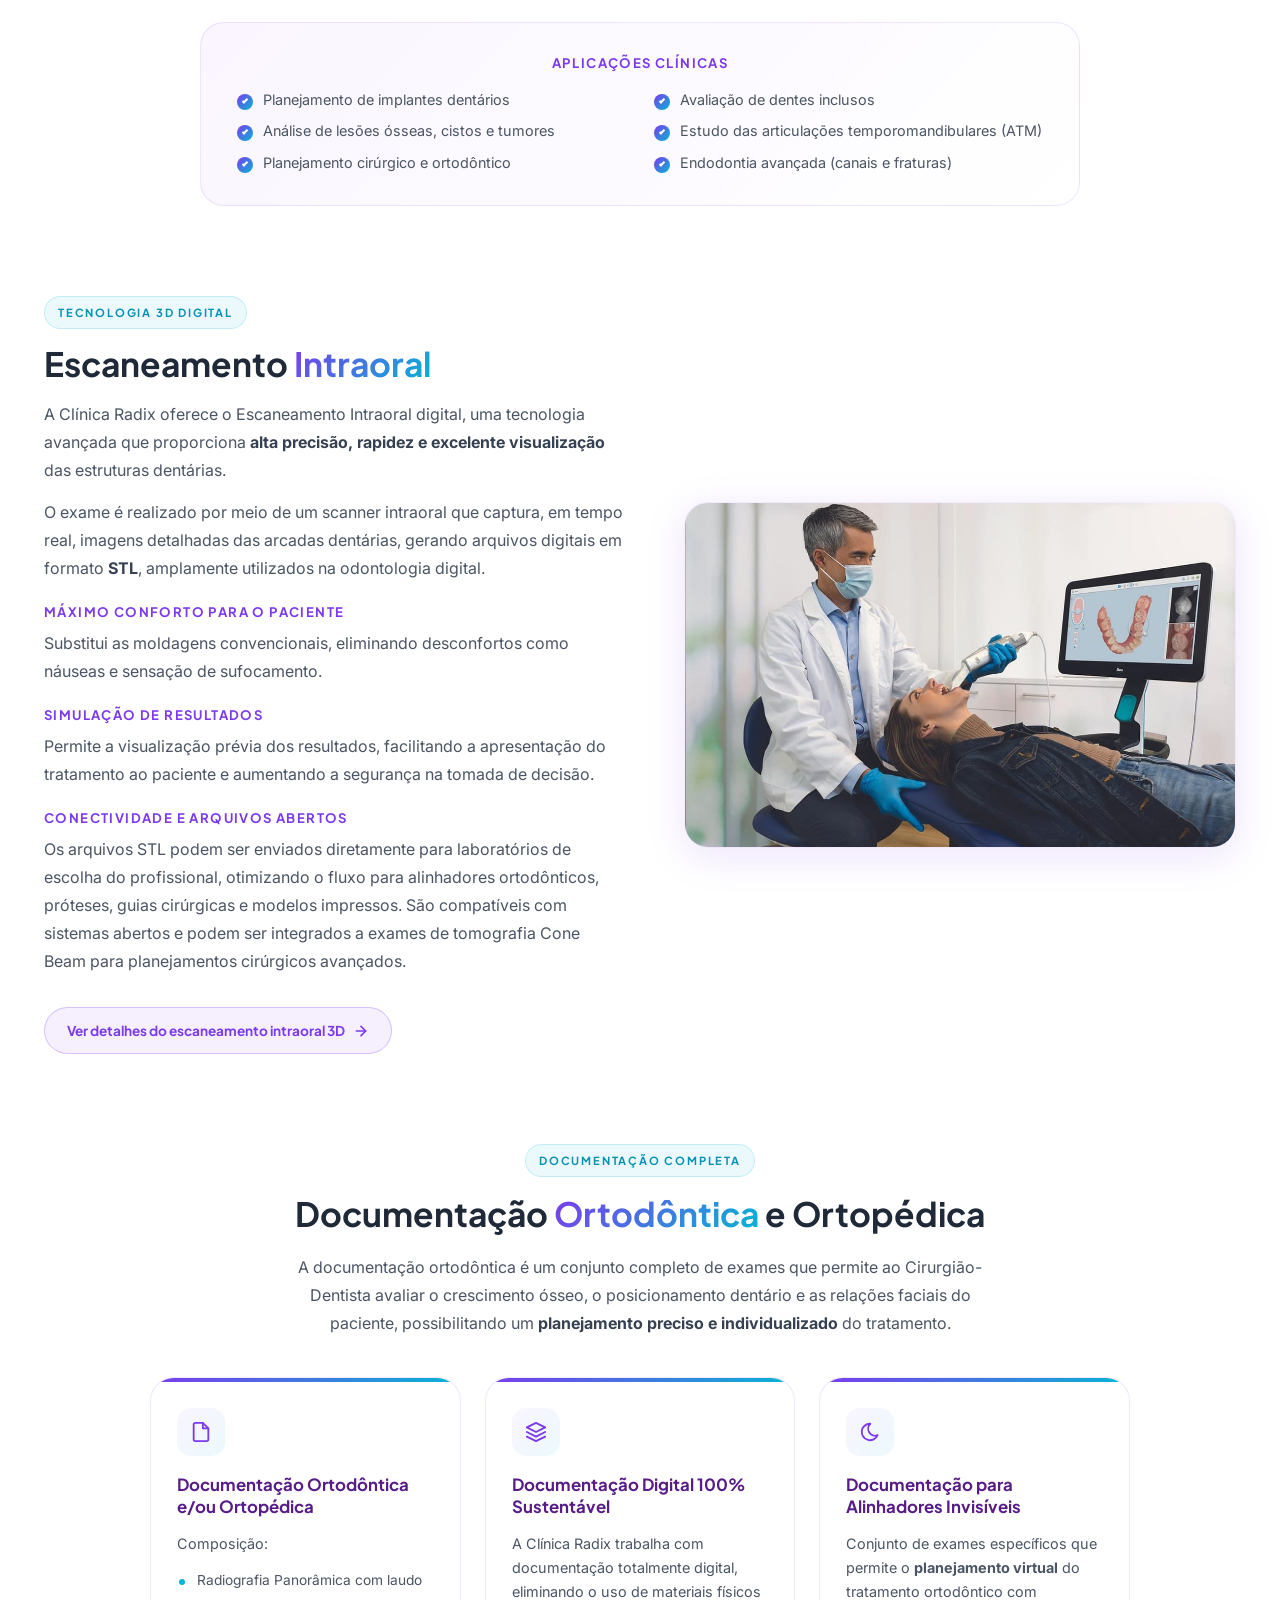
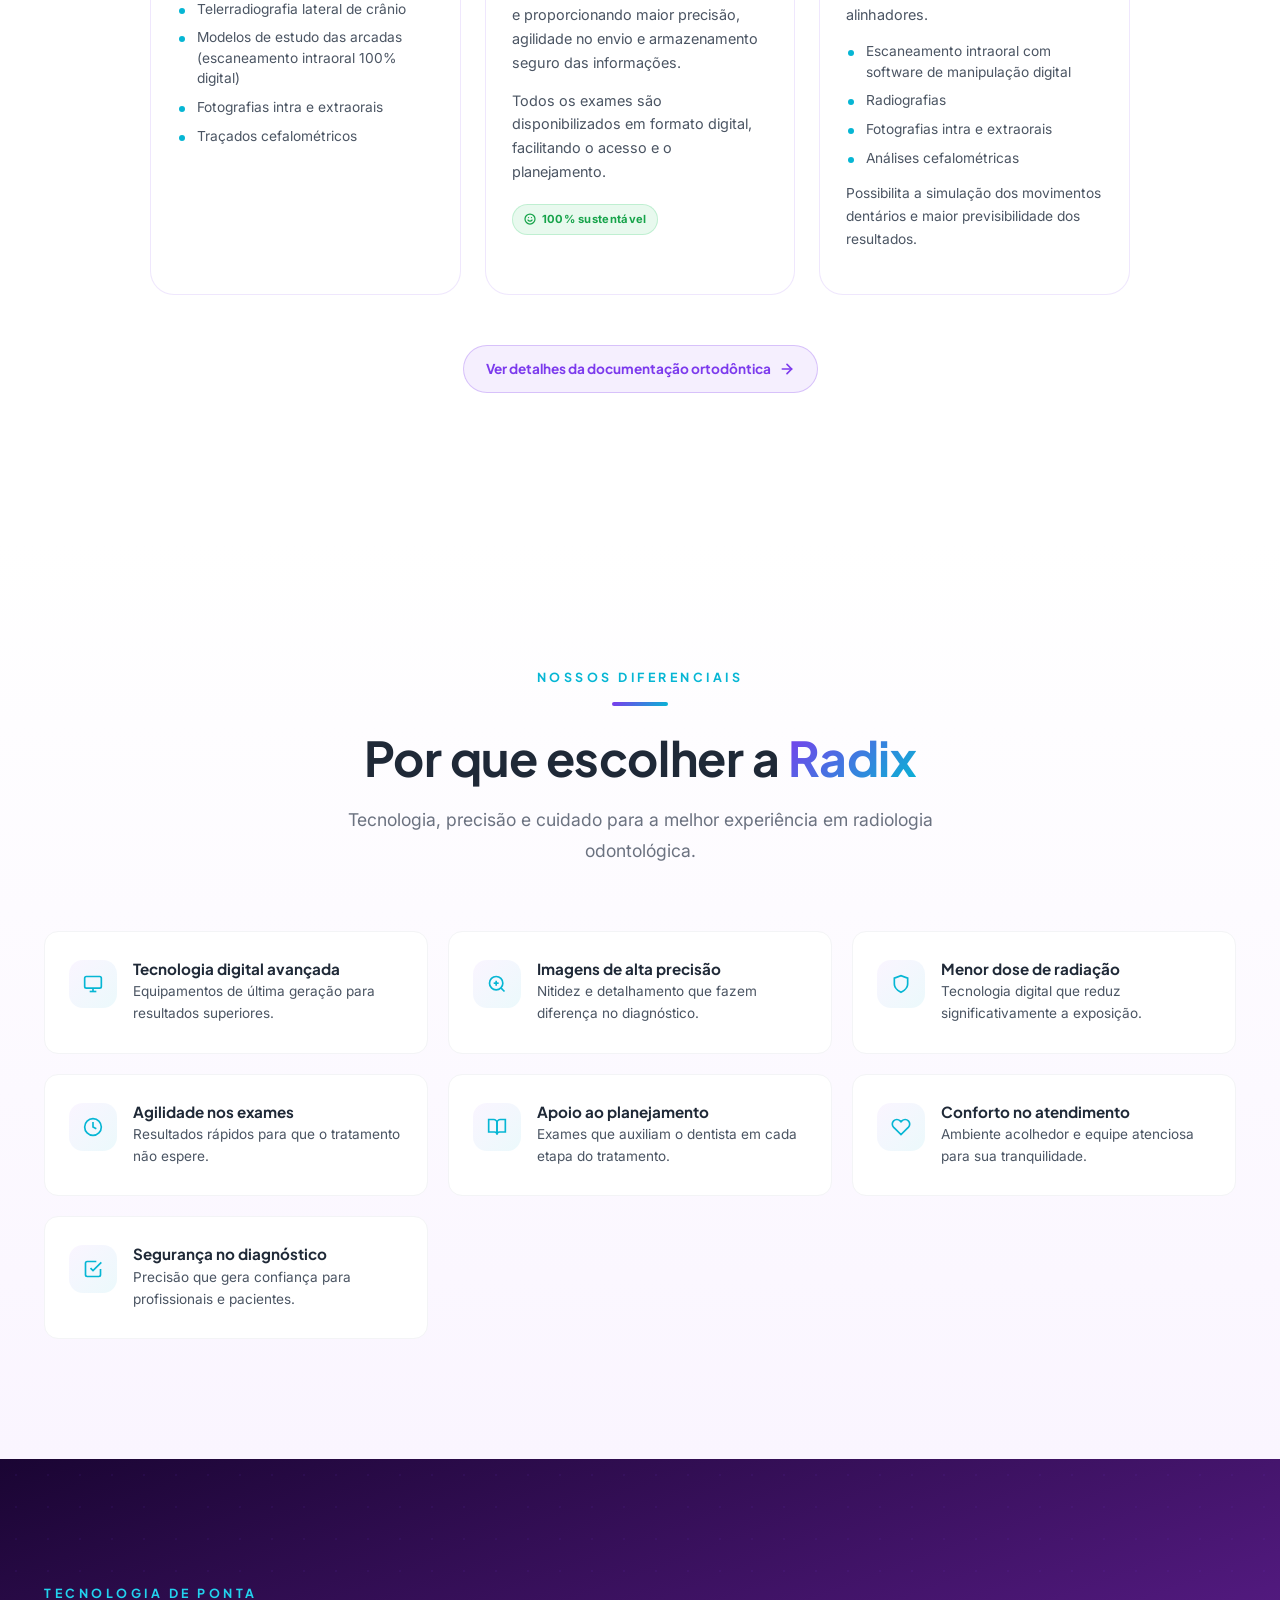
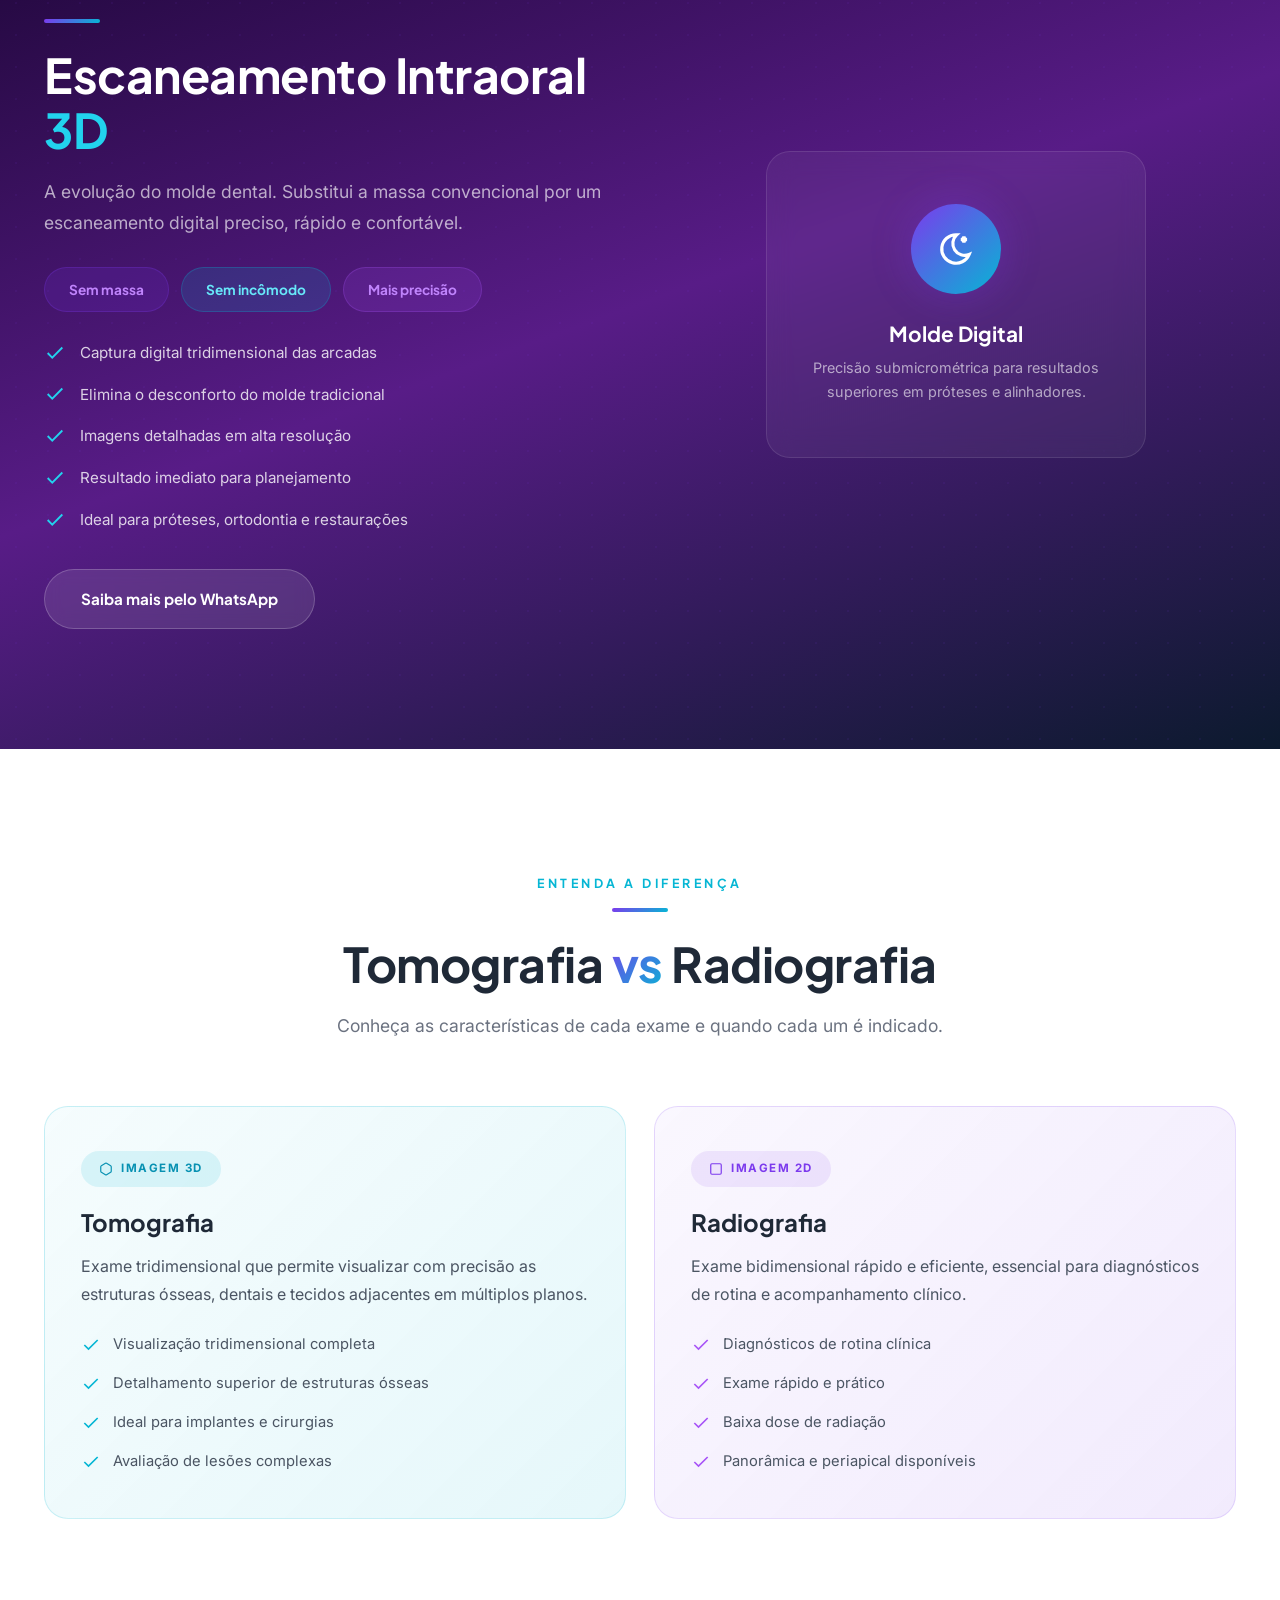
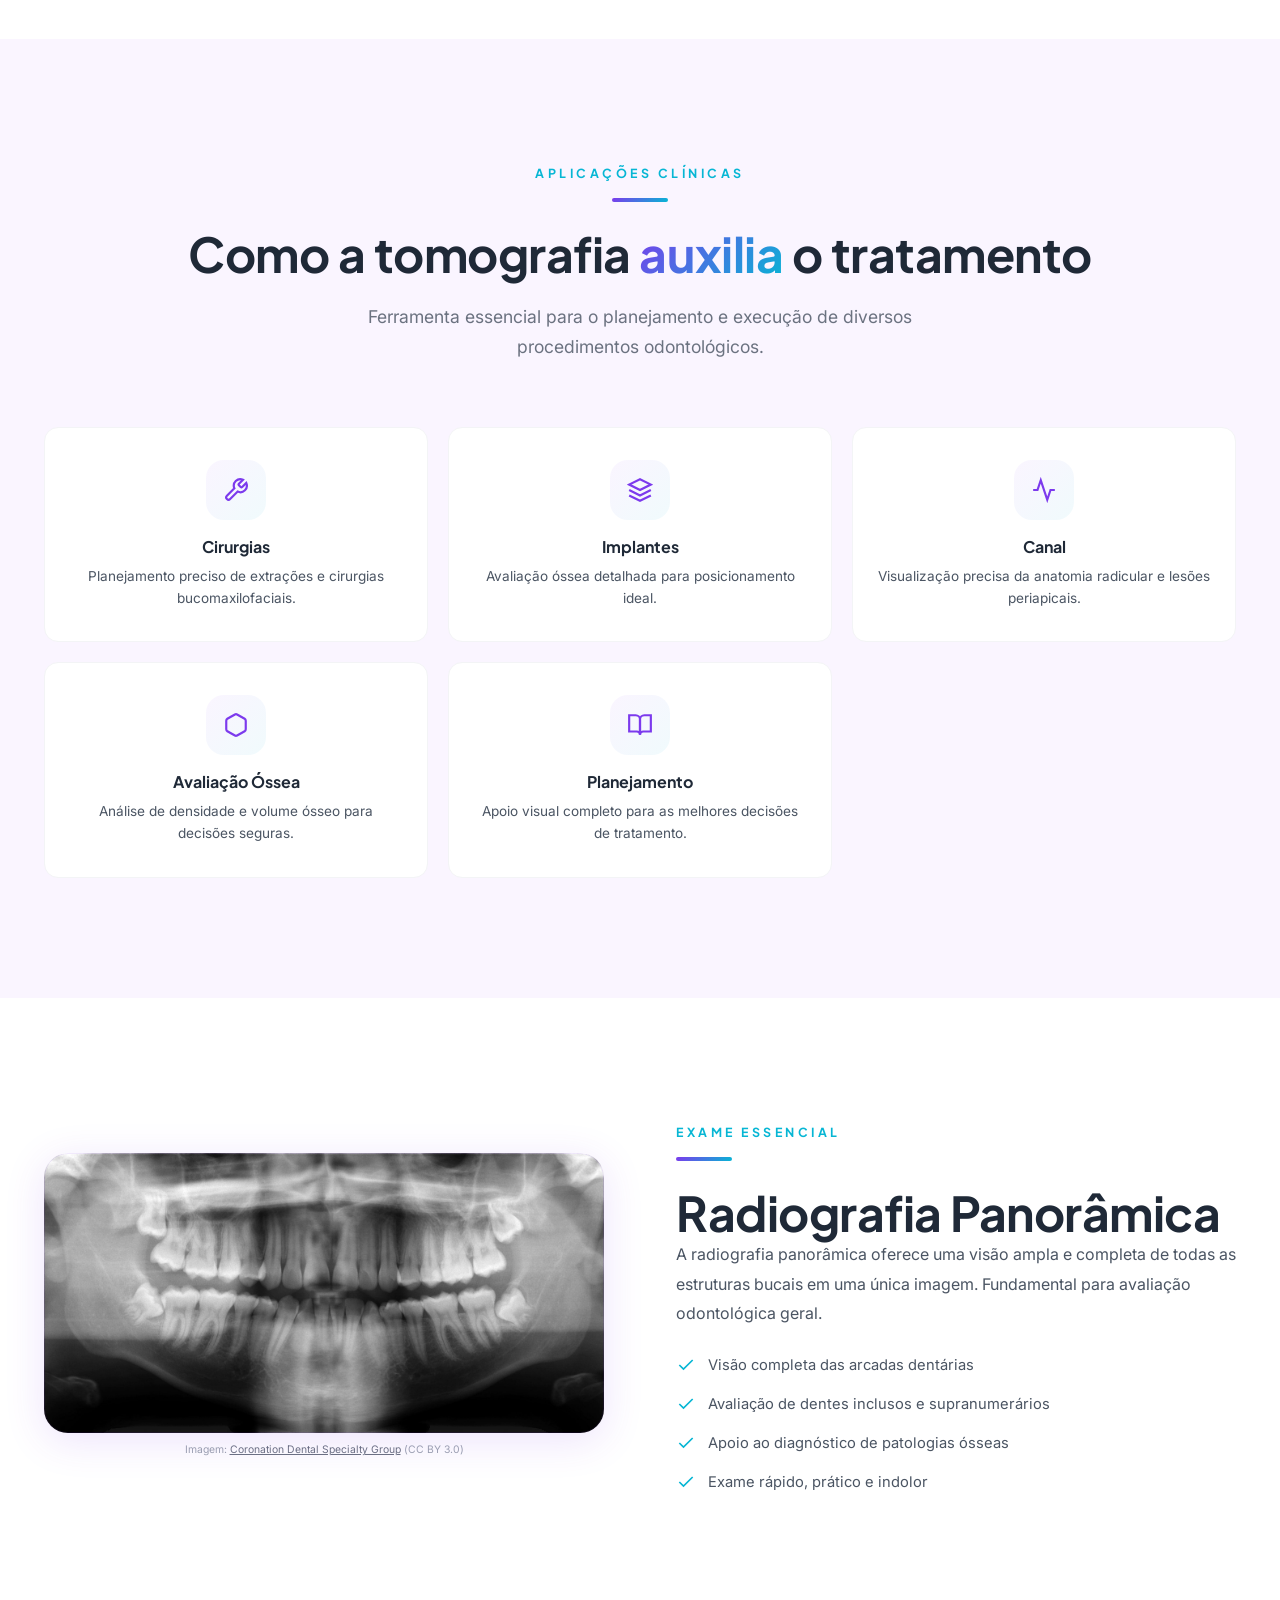
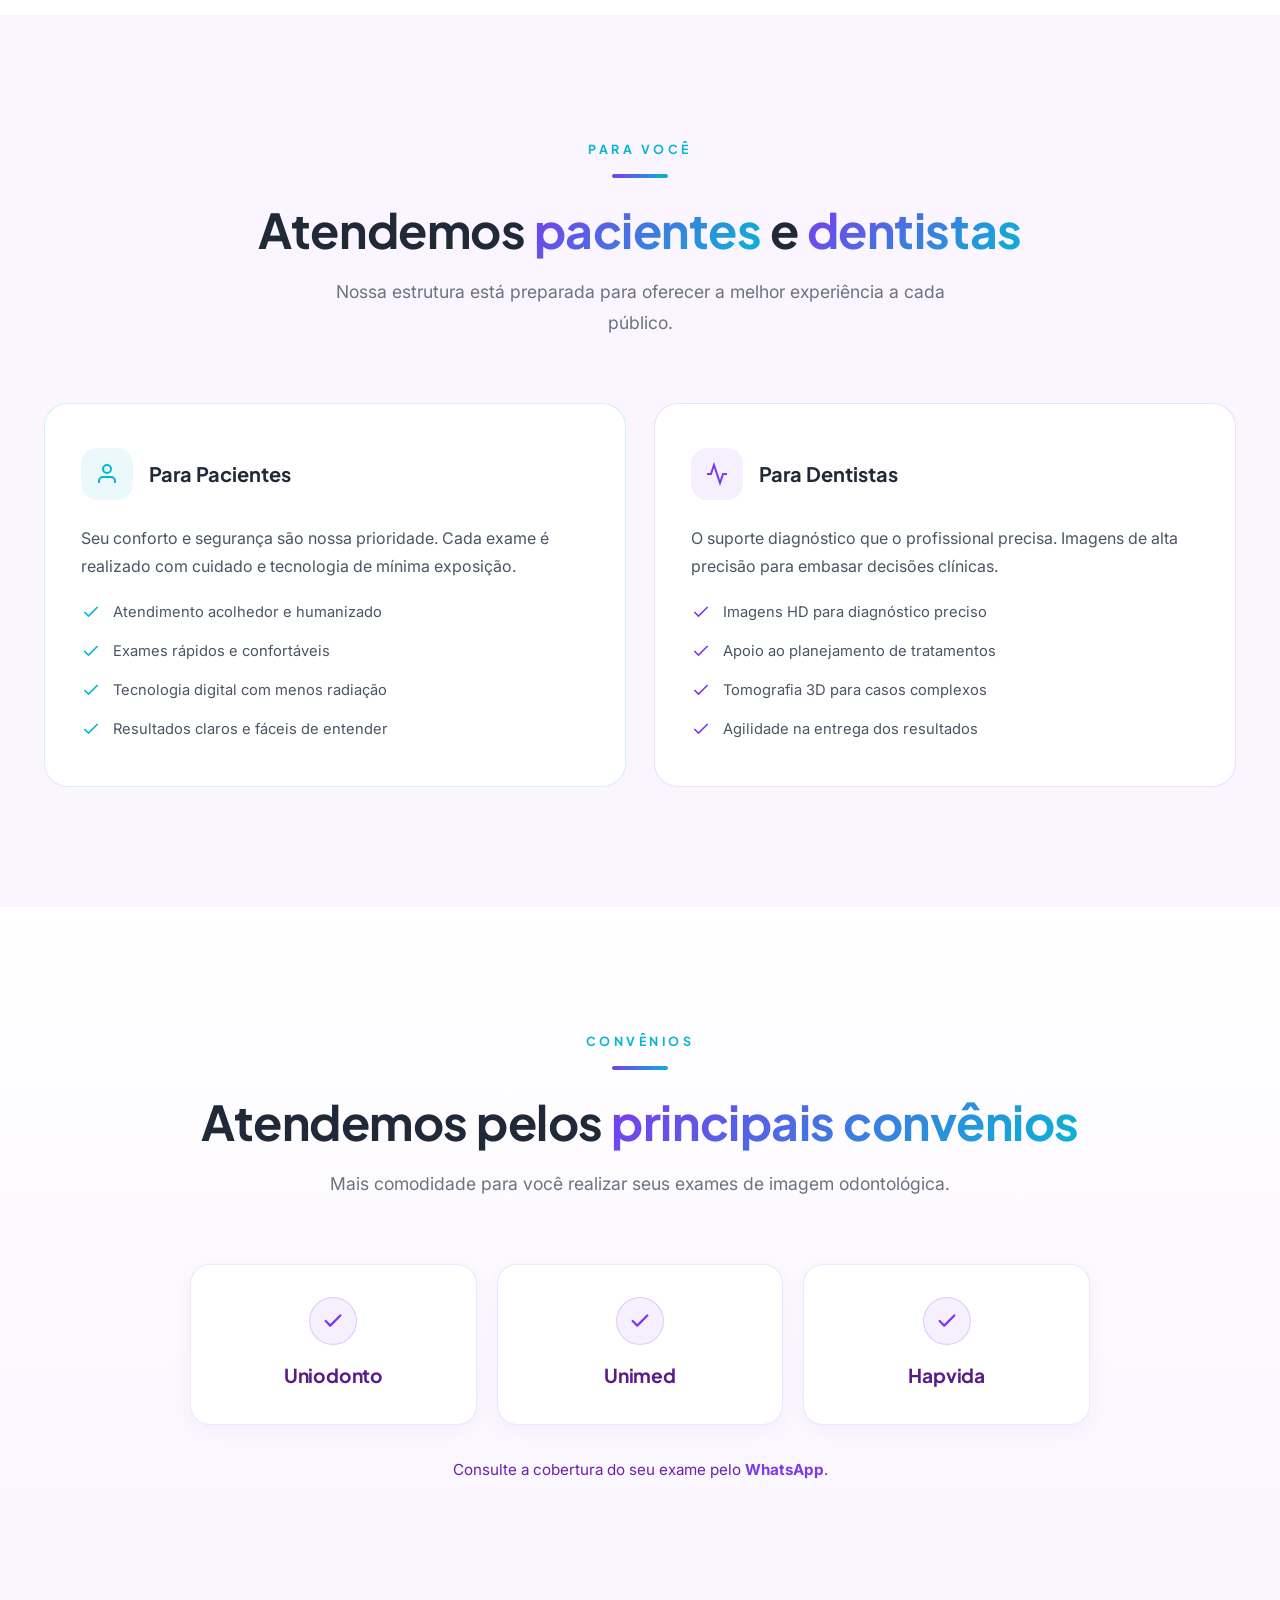
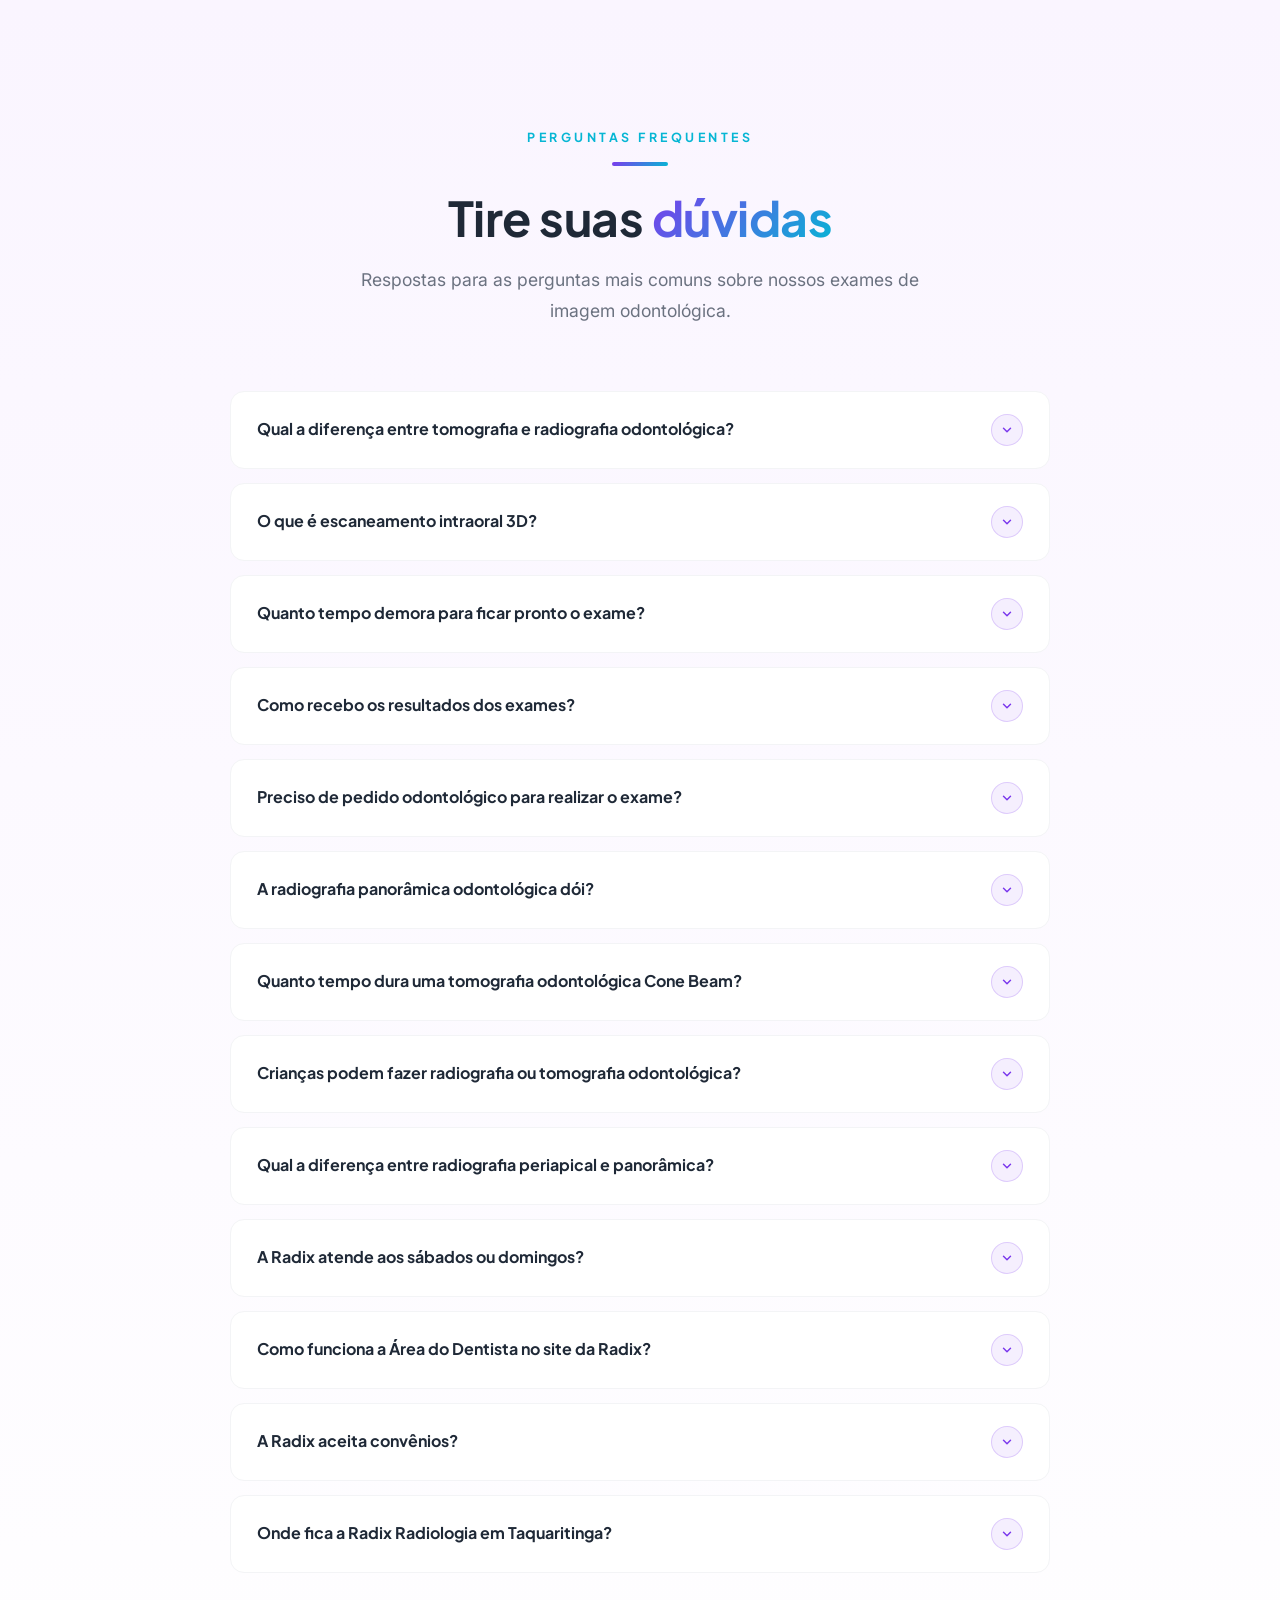
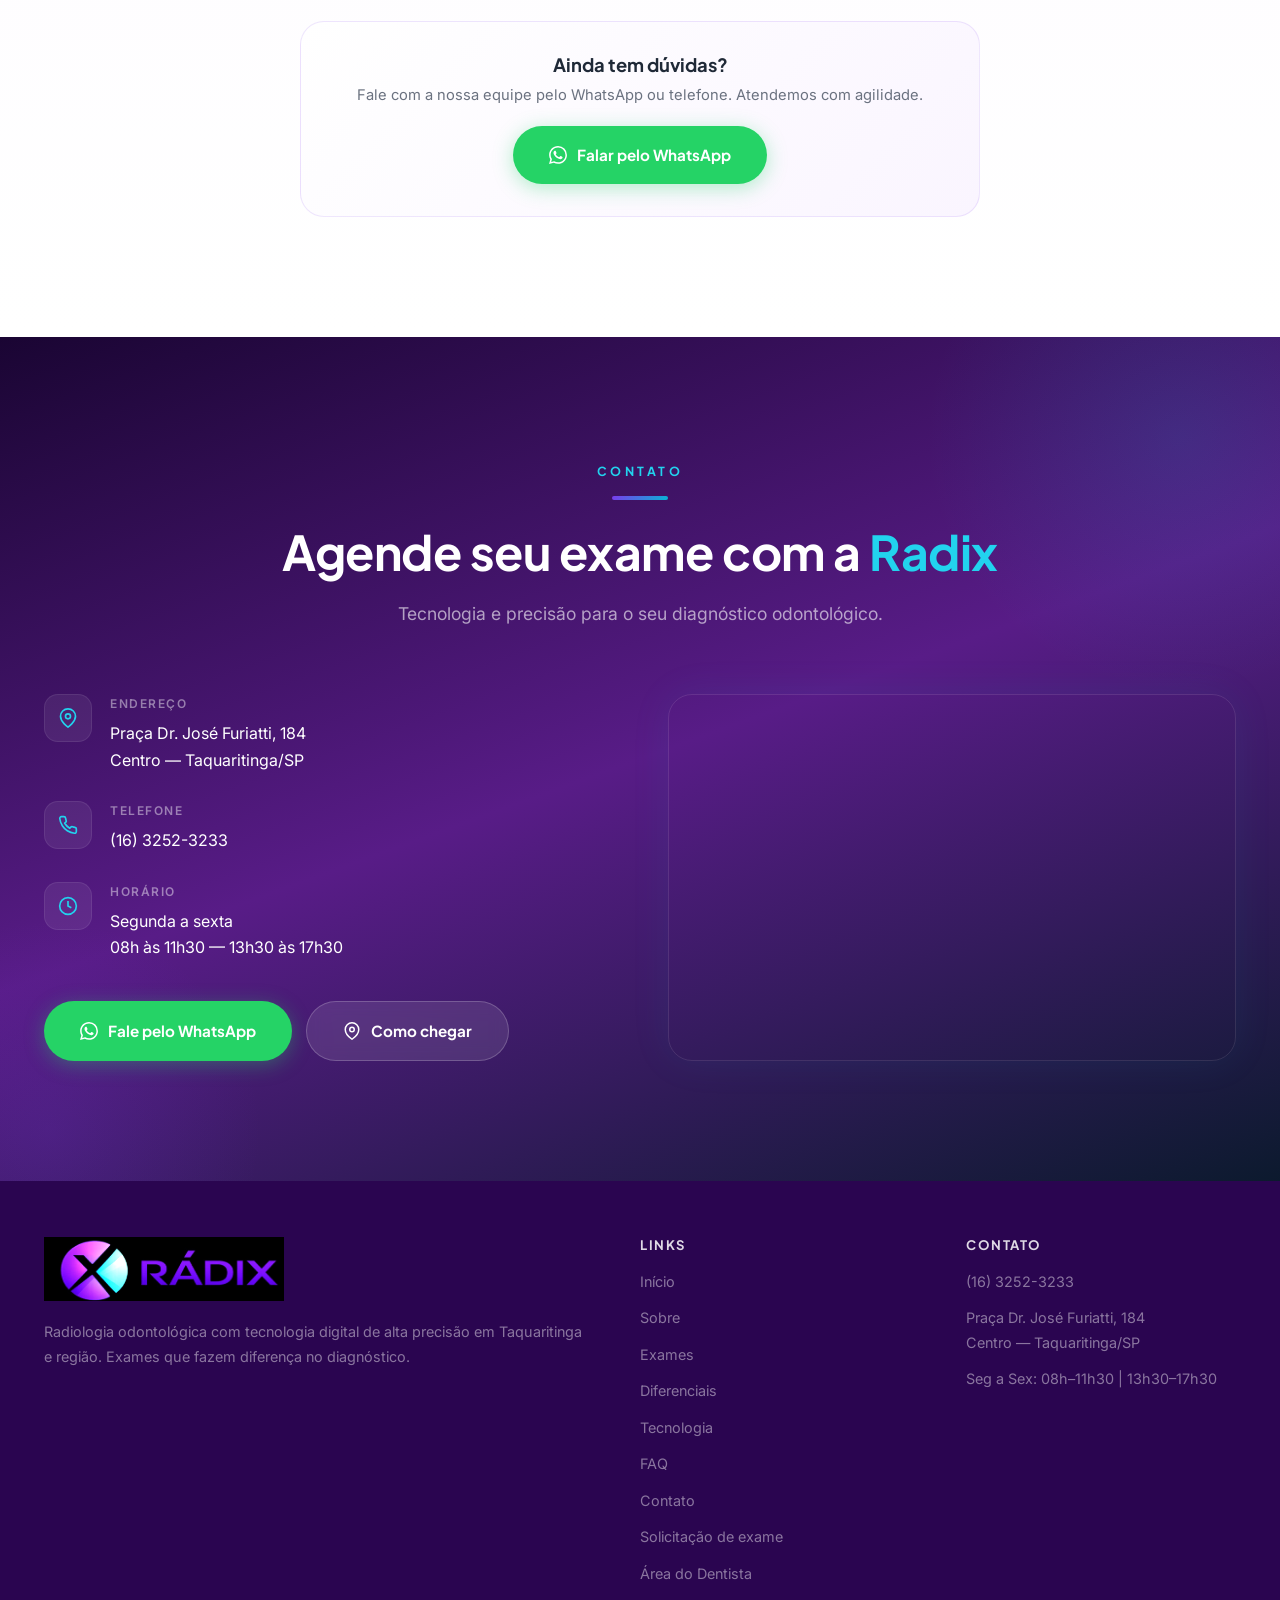
==== commit f779d990: "feat: solicitação de exame como item próprio da navbar - novo link "Solicitação de exame" na navbar " ====
--- a/index.html
+++ b/index.html
@@ -40,9 +40,10 @@
     <meta name="twitter:image" content="https://radixradiologia.com.br/assets/img/logo.jpg">
 
     <!-- Favicon -->
-    <link rel="icon" type="image/svg+xml" href="assets/img/favicon.svg">
-    <link rel="icon" type="image/jpeg" href="assets/img/logo.jpg">
-    <link rel="apple-touch-icon" href="assets/img/logo.jpg">
+    <link rel="icon" type="image/png" sizes="48x48" href="assets/img/favicon-48.png">
+    <link rel="icon" type="image/png" sizes="96x96" href="assets/img/favicon-96.png">
+    <link rel="icon" type="image/png" sizes="192x192" href="assets/img/favicon-192.png">
+    <link rel="apple-touch-icon" sizes="180x180" href="assets/img/apple-touch-icon.png">
 
     <!-- PWA / App -->
     <link rel="manifest" href="manifest.json">
@@ -83,6 +84,7 @@
             <a href="#tecnologia">Tecnologia</a>
             <a href="#faq">FAQ</a>
             <a href="#contato">Contato</a>
+            <a href="area-dentista/pedido-digital.html">Solicitação de exame</a>
         </nav>
         <a href="https://wa.me/551632523233?text=Ol%C3%A1%2C%20gostaria%20de%20agendar%20um%20exame." class="btn btn-primary h-cta" target="_blank" rel="noopener">
             <svg viewBox="0 0 24 24" fill="none" stroke="currentColor" stroke-width="2" stroke-linecap="round" stroke-linejoin="round"><path d="M22 16.92v3a2 2 0 01-2.18 2 19.79 19.79 0 01-8.63-3.07 19.5 19.5 0 01-6-6 19.79 19.79 0 01-3.07-8.67A2 2 0 014.11 2h3a2 2 0 012 1.72c.127.96.361 1.903.7 2.81a2 2 0 01-.45 2.11L8.09 9.91a16 16 0 006 6l1.27-1.27a2 2 0 012.11-.45c.907.339 1.85.573 2.81.7A2 2 0 0122 16.92z"/></svg>
@@ -105,6 +107,7 @@
     <a href="#tecnologia">Tecnologia</a>
     <a href="#faq">FAQ</a>
     <a href="#contato">Contato</a>
+    <a href="area-dentista/pedido-digital.html">Solicitação de exame</a>
     <a href="area-dentista/index.html" class="nav-cta">
         <svg viewBox="0 0 24 24" fill="none" stroke="currentColor" stroke-width="2.2" stroke-linecap="round" stroke-linejoin="round"><rect x="3" y="11" width="18" height="11" rx="2"/><path d="M7 11V7a5 5 0 0110 0v4"/></svg>
         Área do Dentista
@@ -824,7 +827,7 @@
             <div>
                 <h4 class="ft-title">Links</h4>
                 <div class="ft-links">
-                    <a href="#inicio">In&iacute;cio</a><a href="#sobre">Sobre</a><a href="#exames">Exames</a><a href="#diferenciais">Diferenciais</a><a href="#tecnologia">Tecnologia</a><a href="#faq">FAQ</a><a href="#contato">Contato</a><a href="area-dentista/index.html">&Aacute;rea do Dentista</a><a href="politica-privacidade.html">Pol&iacute;tica de Privacidade</a>
+                    <a href="#inicio">In&iacute;cio</a><a href="#sobre">Sobre</a><a href="#exames">Exames</a><a href="#diferenciais">Diferenciais</a><a href="#tecnologia">Tecnologia</a><a href="#faq">FAQ</a><a href="#contato">Contato</a><a href="area-dentista/pedido-digital.html">Solicita&ccedil;&atilde;o de exame</a><a href="area-dentista/index.html">&Aacute;rea do Dentista</a><a href="politica-privacidade.html">Pol&iacute;tica de Privacidade</a>
                 </div>
             </div>
             <div>
--- a/assets/site.css
+++ b/assets/site.css
@@ -648,6 +648,175 @@
     .conv-card{flex-direction:row;justify-content:flex-start;padding:20px 24px;gap:18px}
 }
 
+/* ===== AREA DO DENTISTA - SPLIT (Login + Pedido Digital) ===== */
+.da-login-grid{display:grid;gap:28px;align-items:stretch;max-width:960px;margin:0 auto}
+@media(min-width:900px){.da-login-grid{grid-template-columns:1fr 1fr;gap:32px;max-width:none}}
+.da-login-grid .da-card{max-width:none;margin:0;display:flex;flex-direction:column;height:100%}
+.da-card--pedido{background:linear-gradient(160deg,#fff 0%,var(--p0) 100%);border-color:rgba(124,58,237,.18)}
+.da-card--pedido::before{background:linear-gradient(90deg,var(--p7),var(--t5))}
+.da-card-tag{display:inline-flex;align-self:center;align-items:center;gap:8px;padding:7px 16px;border-radius:30px;background:rgba(124,58,237,.08);border:1.5px solid rgba(124,58,237,.22);color:var(--p7);font-family:'Plus Jakarta Sans',sans-serif;font-size:.74rem;font-weight:700;text-transform:uppercase;letter-spacing:1.4px;margin-bottom:18px}
+.da-card-tag svg{width:14px;height:14px;flex-shrink:0}
+.da-card-tag--t{background:rgba(6,182,212,.08);border-color:rgba(6,182,212,.22);color:var(--t6)}
+.da-card .da-card-title{font-size:1.55rem}
+.da-feat-list{list-style:none;padding:0;margin:10px 0 26px;display:flex;flex-direction:column;gap:12px}
+.da-feat-list li{display:flex;align-items:flex-start;gap:12px;font-size:.92rem;color:var(--g6);line-height:1.5}
+.da-feat-list li svg{width:20px;height:20px;flex-shrink:0;padding:3px;border-radius:50%;background:rgba(34,197,94,.12);color:#16a34a;margin-top:1px}
+.da-card--pedido .da-submit{margin-top:auto}
+.da-notice--wa svg{color:#25D366;fill:#25D366;stroke:none}
+
+/* ===== PEDIDO DIGITAL (formulário) ===== */
+.pd-page{padding:110px 0 70px;background:linear-gradient(180deg,var(--p0) 0%,#fff 220px)}
+@media(min-width:768px){.pd-page{padding:135px 0 90px}}
+.pd-page .container{max-width:920px}
+.pd-intro{text-align:center;margin-bottom:44px}
+.pd-intro h1{margin:14px 0 16px;font-size:clamp(1.75rem,4.8vw,2.6rem)}
+.pd-intro h1 em{font-style:normal;position:relative;display:inline-block}
+.pd-intro h1 em::after{content:'';position:absolute;bottom:4px;left:0;width:100%;height:8px;background:linear-gradient(90deg,var(--t4),var(--p4));opacity:.25;border-radius:4px;z-index:-1}
+.pd-intro p{font-size:1.02rem;color:var(--g5);max-width:640px;margin:0 auto;line-height:1.7}
+.pd-intro .section-label{margin-bottom:8px}
+
+.pd-section{background:#fff;border-radius:var(--rl);box-shadow:var(--sh-md);border:1px solid rgba(124,58,237,.08);padding:26px 18px;margin-bottom:24px;scroll-margin-top:110px;animation:fadeUp .6s var(--ease) both}
+@media(min-width:640px){.pd-section{padding:40px 38px;margin-bottom:32px}}
+@media(max-width:420px){.pd-section{padding:22px 14px;border-radius:18px}}
+.pd-section-head{display:flex;align-items:center;gap:12px;margin-bottom:22px;padding-bottom:16px;border-bottom:1px solid rgba(124,58,237,.1)}
+@media(min-width:640px){.pd-section-head{gap:14px;margin-bottom:28px;padding-bottom:18px}}
+.pd-section-num{width:34px;height:34px;flex-shrink:0;border-radius:50%;background:var(--grad);color:#fff;display:flex;align-items:center;justify-content:center;font-family:'Plus Jakarta Sans',sans-serif;font-weight:800;font-size:.9rem;box-shadow:0 4px 14px rgba(124,58,237,.32)}
+@media(min-width:640px){.pd-section-num{width:38px;height:38px;font-size:.95rem}}
+.pd-section h2{font-family:'Plus Jakarta Sans',sans-serif;font-size:1.08rem;font-weight:700;color:var(--p9);margin:0;line-height:1.25}
+@media(min-width:640px){.pd-section h2{font-size:1.35rem}}
+.pd-section h3{font-family:'Plus Jakarta Sans',sans-serif;font-size:.78rem;font-weight:700;color:var(--p7);text-transform:uppercase;letter-spacing:1.6px;margin:42px 0 18px;display:flex;align-items:center;gap:10px}
+.pd-section h3::before{content:'';width:24px;height:2px;background:var(--grad);border-radius:2px;flex-shrink:0}
+.pd-section h3:first-of-type{margin-top:0}
+
+.pd-grid{display:grid;gap:18px}
+@media(min-width:640px){.pd-grid-2{grid-template-columns:1fr 1fr;gap:20px}}
+@media(min-width:640px){.pd-grid-3{grid-template-columns:repeat(3,1fr);gap:18px}}
+
+.pd-field{display:flex;flex-direction:column;gap:8px}
+.pd-field label{font-family:'Plus Jakarta Sans',sans-serif;font-size:.76rem;font-weight:700;color:var(--g7);text-transform:uppercase;letter-spacing:.6px}
+.pd-field label .pd-req{color:#dc2626;margin-left:2px}
+.pd-field input,.pd-field textarea{width:100%;padding:13px 15px;font-size:.96rem;font-family:'Inter',system-ui,sans-serif;color:var(--g7);background:#F9FAFB;border:1.5px solid #E5E7EB;border-radius:var(--r);transition:all .25s var(--ease);-webkit-appearance:none;appearance:none;resize:vertical}
+.pd-field textarea{min-height:88px;line-height:1.55}
+.pd-field input:hover,.pd-field textarea:hover{border-color:#D1D5DB;background:#fff}
+.pd-field input:focus,.pd-field textarea:focus{outline:none;border-color:var(--p7);background:#fff;box-shadow:0 0 0 4px rgba(124,58,237,.12)}
+
+/* Checkbox / radio custom */
+.pd-check{display:flex;align-items:flex-start;gap:12px;padding:14px 14px;border:1.5px solid #E5E7EB;border-radius:14px;background:#FAFAFB;cursor:pointer;transition:all .25s var(--ease);line-height:1.45;font-size:.93rem;color:var(--g7);position:relative}
+.pd-check:hover{border-color:var(--p4);background:var(--p0);transform:translateY(-1px)}
+.pd-check input{flex-shrink:0;width:19px;height:19px;margin-top:1px;accent-color:var(--p7);cursor:pointer}
+.pd-check input:checked + .pd-check-text{color:var(--p9);font-weight:600}
+.pd-check:has(input:checked){border-color:var(--p7);background:var(--p0);box-shadow:0 0 0 2px rgba(124,58,237,.1),0 4px 14px -4px rgba(124,58,237,.22)}
+.pd-check-sub{display:block;font-size:.82rem;color:var(--g5);font-weight:400;margin-top:3px;line-height:1.5}
+.pd-check:has(input:checked) .pd-check-sub{color:var(--g6)}
+.pd-check-text{flex:1;min-width:0}
+
+.pd-checks{display:grid;gap:12px;margin-bottom:6px}
+.pd-checks + h3{margin-top:38px}
+.pd-inline-input + h3{margin-top:30px}
+@media(min-width:520px){.pd-checks-2{grid-template-columns:1fr 1fr;gap:12px}}
+@media(min-width:720px){.pd-checks-3{grid-template-columns:repeat(3,1fr);gap:12px}}
+
+.pd-radio-row{display:flex;flex-wrap:wrap;gap:12px;margin:0 0 22px}
+.pd-radio-row + h3{margin-top:24px}
+.pd-radio{display:inline-flex;align-items:center;gap:10px;padding:10px 20px;border:1.5px solid #E5E7EB;border-radius:30px;background:#FAFAFB;cursor:pointer;font-size:.9rem;font-weight:600;color:var(--g7);transition:all .25s var(--ease)}
+.pd-radio:hover{border-color:var(--p4);transform:translateY(-1px)}
+.pd-radio input{accent-color:var(--p7);cursor:pointer;width:16px;height:16px}
+.pd-radio:has(input:checked){border-color:var(--p7);background:var(--p0);color:var(--p9);box-shadow:0 2px 10px rgba(124,58,237,.15)}
+
+.pd-inline-input{margin-top:10px;display:none;animation:fadeUp .3s var(--ease) both}
+.pd-check:has(input:checked) ~ .pd-inline-input,.pd-check.has-inline:has(input:checked) + .pd-inline-input{display:block}
+.pd-inline-input input{width:100%;padding:11px 13px;font-size:.9rem;background:#fff;border:1.5px solid var(--p4);border-radius:10px}
+.pd-inline-input input:focus{outline:none;border-color:var(--p7);box-shadow:0 0 0 3px rgba(124,58,237,.12)}
+
+/* Odontograma */
+.pd-odonto-wrap{position:relative;margin:18px 0 10px;padding:18px 10px 16px;background:
+    radial-gradient(ellipse 80% 60% at 50% 40%,rgba(124,58,237,.05),transparent 70%),
+    linear-gradient(180deg,#fff,var(--p0));
+    border:1px solid rgba(124,58,237,.18);border-radius:var(--rl);box-shadow:inset 0 1px 0 rgba(255,255,255,.6),0 4px 24px -10px rgba(124,58,237,.1)}
+@media(min-width:640px){.pd-odonto-wrap{padding:26px 22px 22px}}
+.pd-odonto-hint{display:flex;align-items:center;justify-content:center;gap:8px;margin:0 0 16px;padding:10px 14px;background:rgba(124,58,237,.06);border:1px dashed rgba(124,58,237,.28);border-radius:30px;font-size:.82rem;color:var(--p8);line-height:1.4;text-align:center}
+.pd-odonto-hint svg{width:16px;height:16px;color:var(--p7);flex-shrink:0}
+.pd-odonto-hint strong{color:var(--p9);font-weight:700}
+
+.pd-odonto-tools{display:flex;flex-wrap:wrap;justify-content:center;gap:7px;margin-bottom:16px}
+@media(min-width:640px){.pd-odonto-tools{gap:8px;margin-bottom:18px}}
+.pd-odonto-preset{display:inline-flex;align-items:center;gap:6px;padding:7px 13px;border:1.5px solid rgba(124,58,237,.22);border-radius:22px;background:#fff;color:var(--p7);font-family:'Plus Jakarta Sans',sans-serif;font-size:.76rem;font-weight:700;cursor:pointer;transition:all .22s var(--ease);white-space:nowrap}
+@media(min-width:640px){.pd-odonto-preset{padding:8px 16px;font-size:.8rem}}
+.pd-odonto-preset:hover{background:var(--p7);color:#fff;border-color:var(--p7);transform:translateY(-2px);box-shadow:0 6px 16px -4px rgba(124,58,237,.4)}
+.pd-odonto-preset:active{transform:translateY(0) scale(.97)}
+.pd-odonto-preset.is-active{background:var(--p7);color:#fff;border-color:var(--p7);box-shadow:0 4px 14px -4px rgba(124,58,237,.5)}
+
+.pd-odonto-wrap[data-wrap-overflow]{overflow-x:auto}
+.pd-odonto-scroll{max-width:100%;overflow-x:auto;-webkit-overflow-scrolling:touch;padding-bottom:6px;margin:0 -4px;scrollbar-width:thin;scrollbar-color:rgba(124,58,237,.3) transparent}
+.pd-odonto-scroll::-webkit-scrollbar{height:6px}
+.pd-odonto-scroll::-webkit-scrollbar-thumb{background:rgba(124,58,237,.3);border-radius:3px}
+.pd-odonto-head{display:flex;justify-content:space-between;align-items:center;max-width:640px;margin:0 auto 10px;padding:0 10px;font-family:'Plus Jakarta Sans',sans-serif;font-size:.68rem;font-weight:700;color:var(--g5);text-transform:uppercase;letter-spacing:1.8px}
+.pd-odonto-head span{flex:1}
+.pd-odonto-head span:last-child{text-align:right}
+.pd-odonto-head .pd-odonto-mid{flex:0;text-align:center;font-size:.66rem;color:var(--p7);padding:0 14px;line-height:1.25}
+@media(max-width:560px){.pd-odonto-head{font-size:.6rem;letter-spacing:1.2px;padding:0 6px}.pd-odonto-head .pd-odonto-mid{padding:0 8px;font-size:.58rem}}
+.pd-odonto{width:100%;max-width:640px;min-width:560px;margin:0 auto;display:block;height:auto;overflow:visible}
+@media(max-width:560px){.pd-odonto{min-width:520px}}
+.pd-odonto .pd-mid-line{stroke:rgba(124,58,237,.15);stroke-width:1;stroke-dasharray:3 4}
+.pd-odonto .tooth{cursor:pointer;transform-box:fill-box;transform-origin:center;transition:transform .3s cubic-bezier(.34,1.56,.64,1);animation:toothIn .5s cubic-bezier(.34,1.56,.64,1) both;animation-delay:calc(var(--i,0) * 14ms)}
+.pd-odonto .tooth circle{fill:#fff;stroke:#D1D5DB;stroke-width:1.5;transition:fill .2s var(--ease),stroke .2s var(--ease),stroke-width .2s var(--ease);filter:drop-shadow(0 1px 2px rgba(0,0,0,.04))}
+.pd-odonto .tooth text.tnum{font-family:'Plus Jakarta Sans',sans-serif;font-size:10px;font-weight:700;fill:var(--g5);text-anchor:middle;dominant-baseline:central;pointer-events:none;transition:fill .2s var(--ease)}
+.pd-odonto .tooth .halo{fill:var(--p7);opacity:0;transform-box:fill-box;transform-origin:center;pointer-events:none}
+.pd-odonto .tooth:hover{transform:translateY(-3px) scale(1.08)}
+.pd-odonto .tooth:hover circle{stroke:var(--p7);stroke-width:2;fill:var(--p0)}
+.pd-odonto .tooth:hover text.tnum{fill:var(--p7)}
+.pd-odonto .tooth.tooth--selected{animation:toothPop .45s cubic-bezier(.34,1.56,.64,1)}
+.pd-odonto .tooth.tooth--selected circle{fill:var(--p7);stroke:var(--p9);stroke-width:2;filter:drop-shadow(0 3px 8px rgba(124,58,237,.45))}
+.pd-odonto .tooth.tooth--selected text.tnum{fill:#fff}
+.pd-odonto .tooth.tooth--selected .halo{animation:toothHalo .6s ease-out}
+.pd-odonto .tooth:focus{outline:none}
+.pd-odonto .tooth:focus-visible circle{stroke:var(--t5);stroke-width:2.5}
+
+@keyframes toothIn{0%{opacity:0;transform:scale(.4) translateY(10px)}100%{opacity:1;transform:scale(1) translateY(0)}}
+@keyframes toothPop{0%{transform:scale(1)}40%{transform:scale(1.28)}70%{transform:scale(.94)}100%{transform:scale(1)}}
+@keyframes toothHalo{0%{opacity:.4;transform:scale(1)}100%{opacity:0;transform:scale(2.4)}}
+
+.pd-odonto-foot{display:flex;flex-wrap:wrap;justify-content:space-between;align-items:center;gap:10px;max-width:640px;margin:14px auto 0;padding:0 4px}
+@media(max-width:420px){.pd-odonto-foot{flex-direction:column;align-items:stretch}.pd-odonto-foot .pd-odonto-clear{justify-content:center}}
+.pd-odonto-legend{font-size:.85rem;color:var(--g5);display:inline-flex;align-items:center;gap:6px}
+.pd-odonto-legend strong{color:var(--p7);font-weight:700;font-size:1rem;background:var(--p0);padding:2px 10px;border-radius:20px;border:1px solid rgba(124,58,237,.18);min-width:32px;text-align:center;display:inline-block}
+.pd-odonto-clear{display:inline-flex;align-items:center;gap:6px;padding:7px 14px;border:1.5px solid #E5E7EB;border-radius:20px;background:#fff;color:var(--g6);font-family:'Plus Jakarta Sans',sans-serif;font-size:.78rem;font-weight:700;cursor:pointer;transition:all .2s var(--ease)}
+.pd-odonto-clear:hover{border-color:#dc2626;color:#dc2626;background:rgba(220,38,38,.04)}
+.pd-odonto-clear:disabled{opacity:.4;cursor:not-allowed}
+.pd-odonto-clear:disabled:hover{border-color:#E5E7EB;color:var(--g6);background:#fff}
+.pd-odonto-clear svg{width:12px;height:12px}
+
+.pd-odonto-chips{display:flex;flex-wrap:wrap;gap:6px;max-width:640px;margin:14px auto 0;padding:0 2px;min-height:0;transition:min-height .2s var(--ease)}
+.pd-odonto-chips:not(:empty){margin-top:16px;padding-top:14px;border-top:1px dashed rgba(124,58,237,.18)}
+.pd-odonto-chip{display:inline-flex;align-items:center;gap:4px;padding:4px 4px 4px 10px;background:var(--p7);color:#fff;border:none;border-radius:16px;font-family:'Plus Jakarta Sans',sans-serif;font-size:.78rem;font-weight:700;cursor:pointer;transition:all .18s var(--ease);animation:chipIn .3s cubic-bezier(.34,1.56,.64,1) both;line-height:1}
+.pd-odonto-chip::after{content:"×";display:inline-flex;align-items:center;justify-content:center;width:18px;height:18px;border-radius:50%;background:rgba(255,255,255,.22);font-size:1rem;font-weight:700;line-height:1;transition:background .18s var(--ease)}
+.pd-odonto-chip:hover{background:var(--p9);transform:translateY(-1px);box-shadow:0 4px 10px -2px rgba(124,58,237,.45)}
+.pd-odonto-chip:hover::after{background:rgba(255,255,255,.35)}
+@keyframes chipIn{0%{opacity:0;transform:scale(.6)}100%{opacity:1;transform:scale(1)}}
+
+/* Ações finais */
+.pd-actions{position:sticky;bottom:0;background:rgba(255,255,255,.96);backdrop-filter:blur(14px);-webkit-backdrop-filter:blur(14px);border-top:1px solid rgba(124,58,237,.12);padding:16px 18px;margin:26px -18px -26px;display:flex;flex-direction:column;gap:12px;border-radius:0 0 var(--rl) var(--rl);z-index:2}
+@media(min-width:640px){.pd-actions{flex-direction:row;justify-content:space-between;align-items:center;margin:36px -38px -40px;padding:20px 38px}}
+@media(max-width:420px){.pd-actions{margin:22px -14px -22px;padding:14px 14px}}
+.pd-actions-info{font-size:.85rem;color:var(--g5);line-height:1.45}
+.pd-actions-info strong{color:var(--p7)}
+.pd-actions-btns{display:flex;flex-wrap:wrap;gap:10px;width:100%}
+@media(min-width:640px){.pd-actions-btns{width:auto}}
+.pd-actions-btns .btn{flex:1 1 140px;justify-content:center;text-align:center}
+@media(min-width:640px){.pd-actions-btns .btn{flex:0 0 auto}}
+.pd-actions .btn{padding:14px 22px;font-size:.9rem}
+.pd-actions .btn:disabled{opacity:.5;cursor:not-allowed;transform:none;box-shadow:none}
+.pd-actions .btn:disabled:hover{background:var(--p7);transform:none}
+
+.pd-feedback{margin:20px 0 0;padding:14px 18px;border-radius:var(--r);font-size:.92rem;line-height:1.55;display:none;animation:fadeUp .35s var(--ease) both}
+.pd-feedback.pd-feedback--ok{display:block;background:rgba(34,197,94,.1);border:1px solid rgba(34,197,94,.25);color:#15803d}
+.pd-feedback.pd-feedback--err{display:block;background:rgba(220,38,38,.08);border:1px solid rgba(220,38,38,.2);color:#b91c1c}
+
+@media(prefers-reduced-motion:reduce){
+    .pd-odonto .tooth,.pd-odonto .tooth.tooth--selected,.pd-odonto .tooth.tooth--selected .halo{animation:none}
+    .pd-odonto .tooth:hover{transform:none}
+}
+
 /* ===== REDUCED MOTION ===== */
 @media(prefers-reduced-motion:reduce){
     *,*::before,*::after{animation-duration:.01ms!important;animation-iteration-count:1!important;transition-duration:.01ms!important}
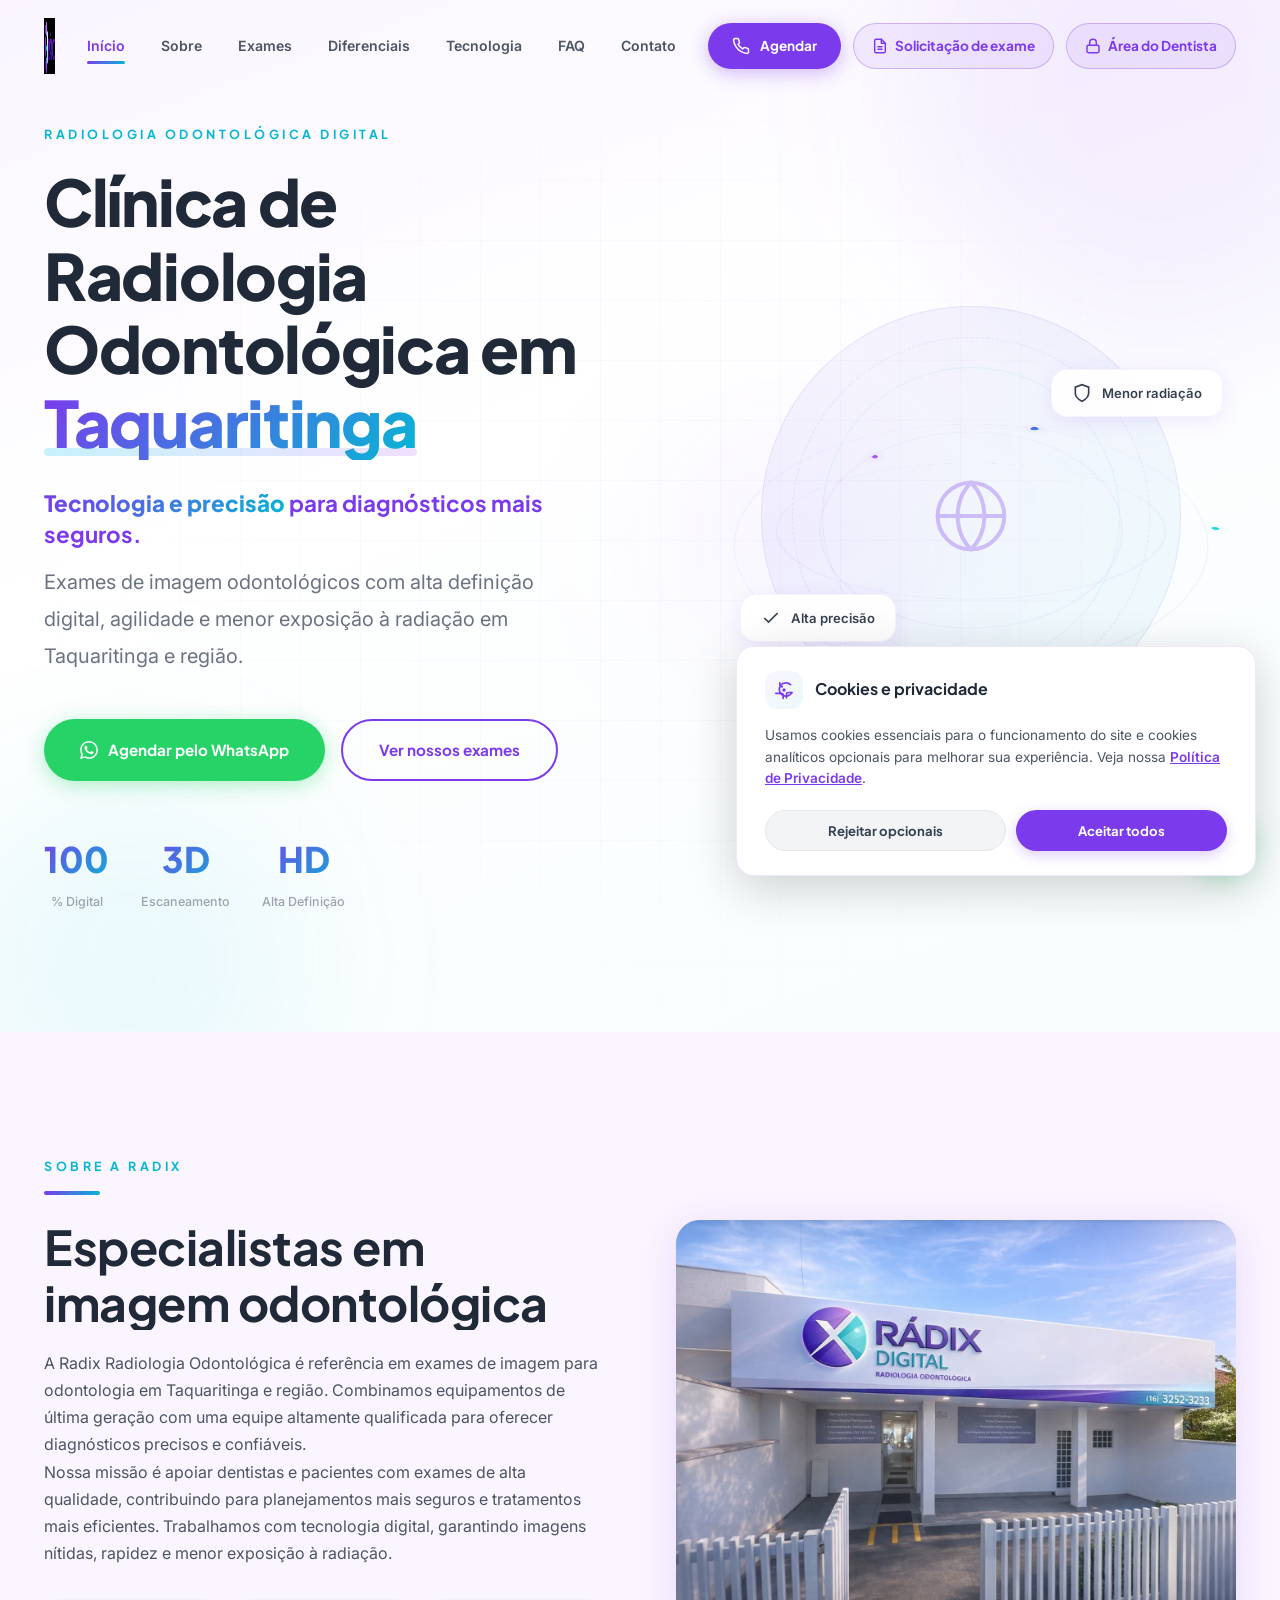
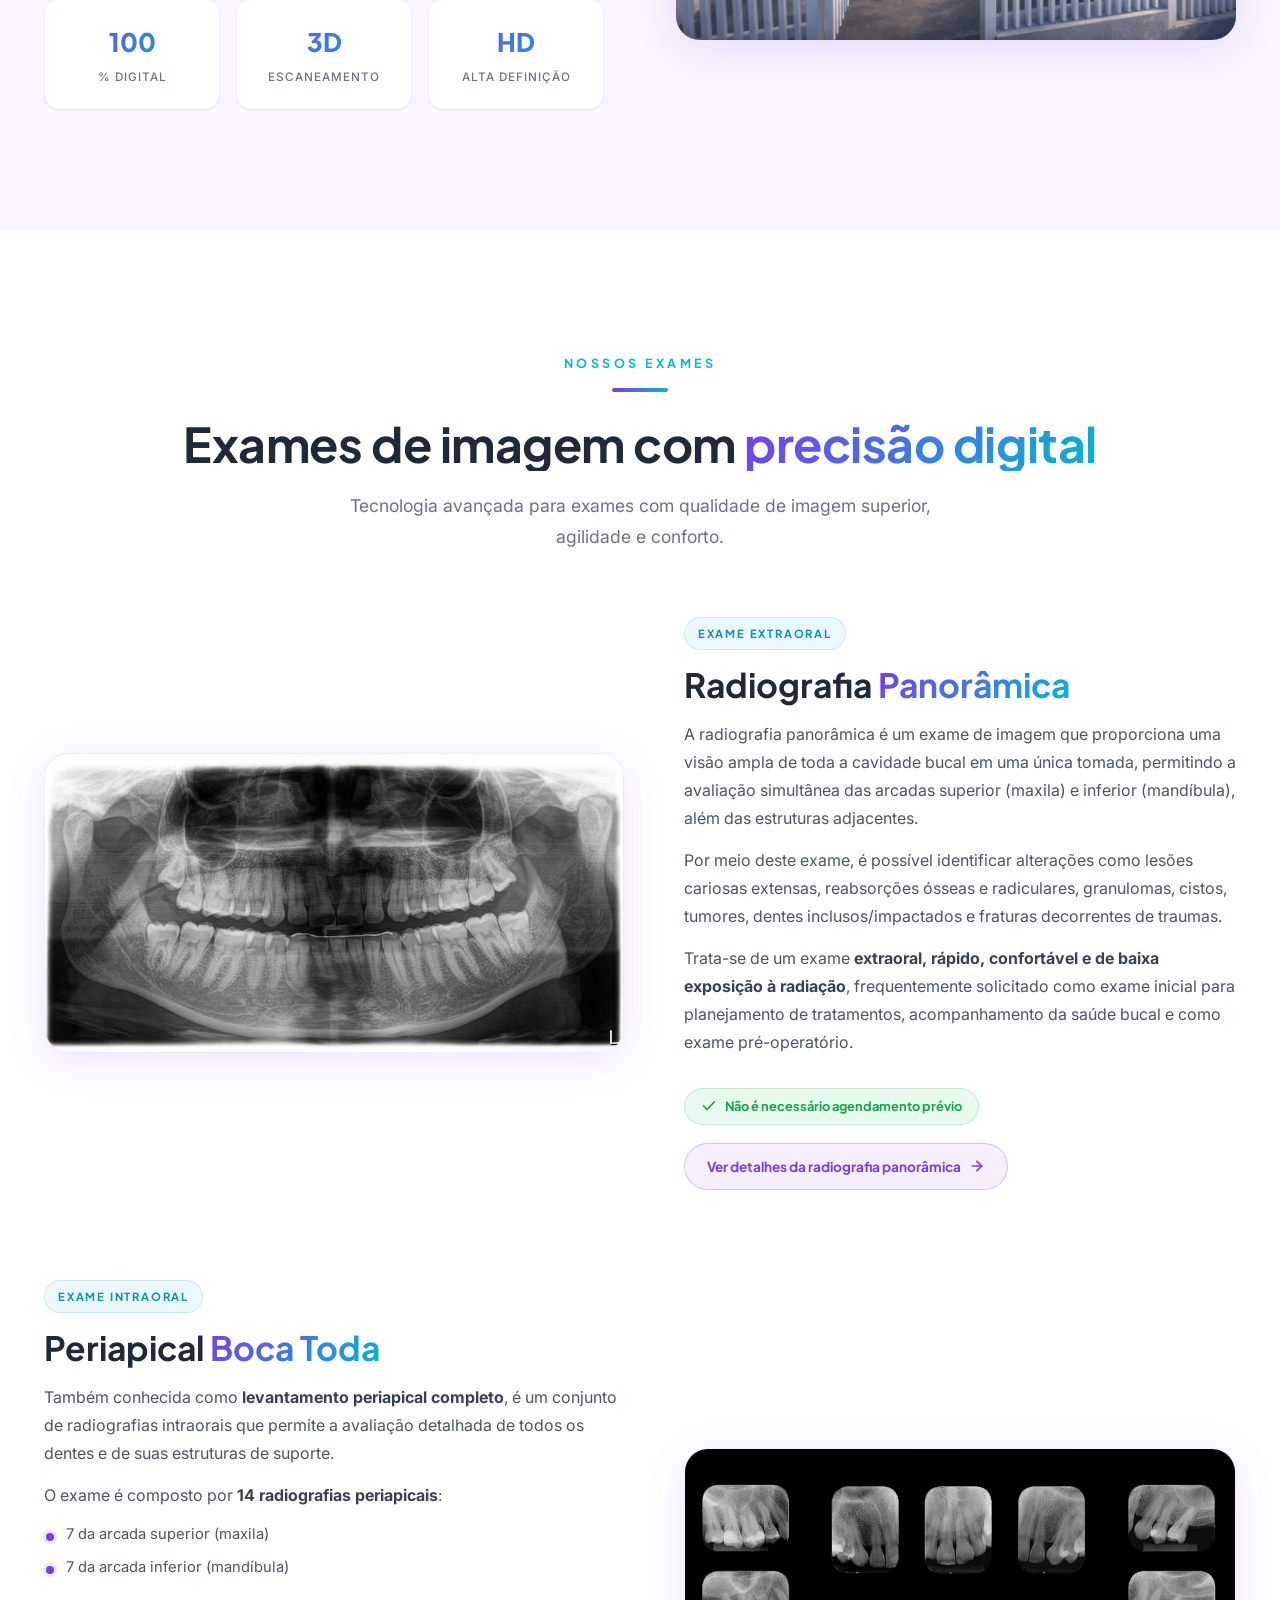
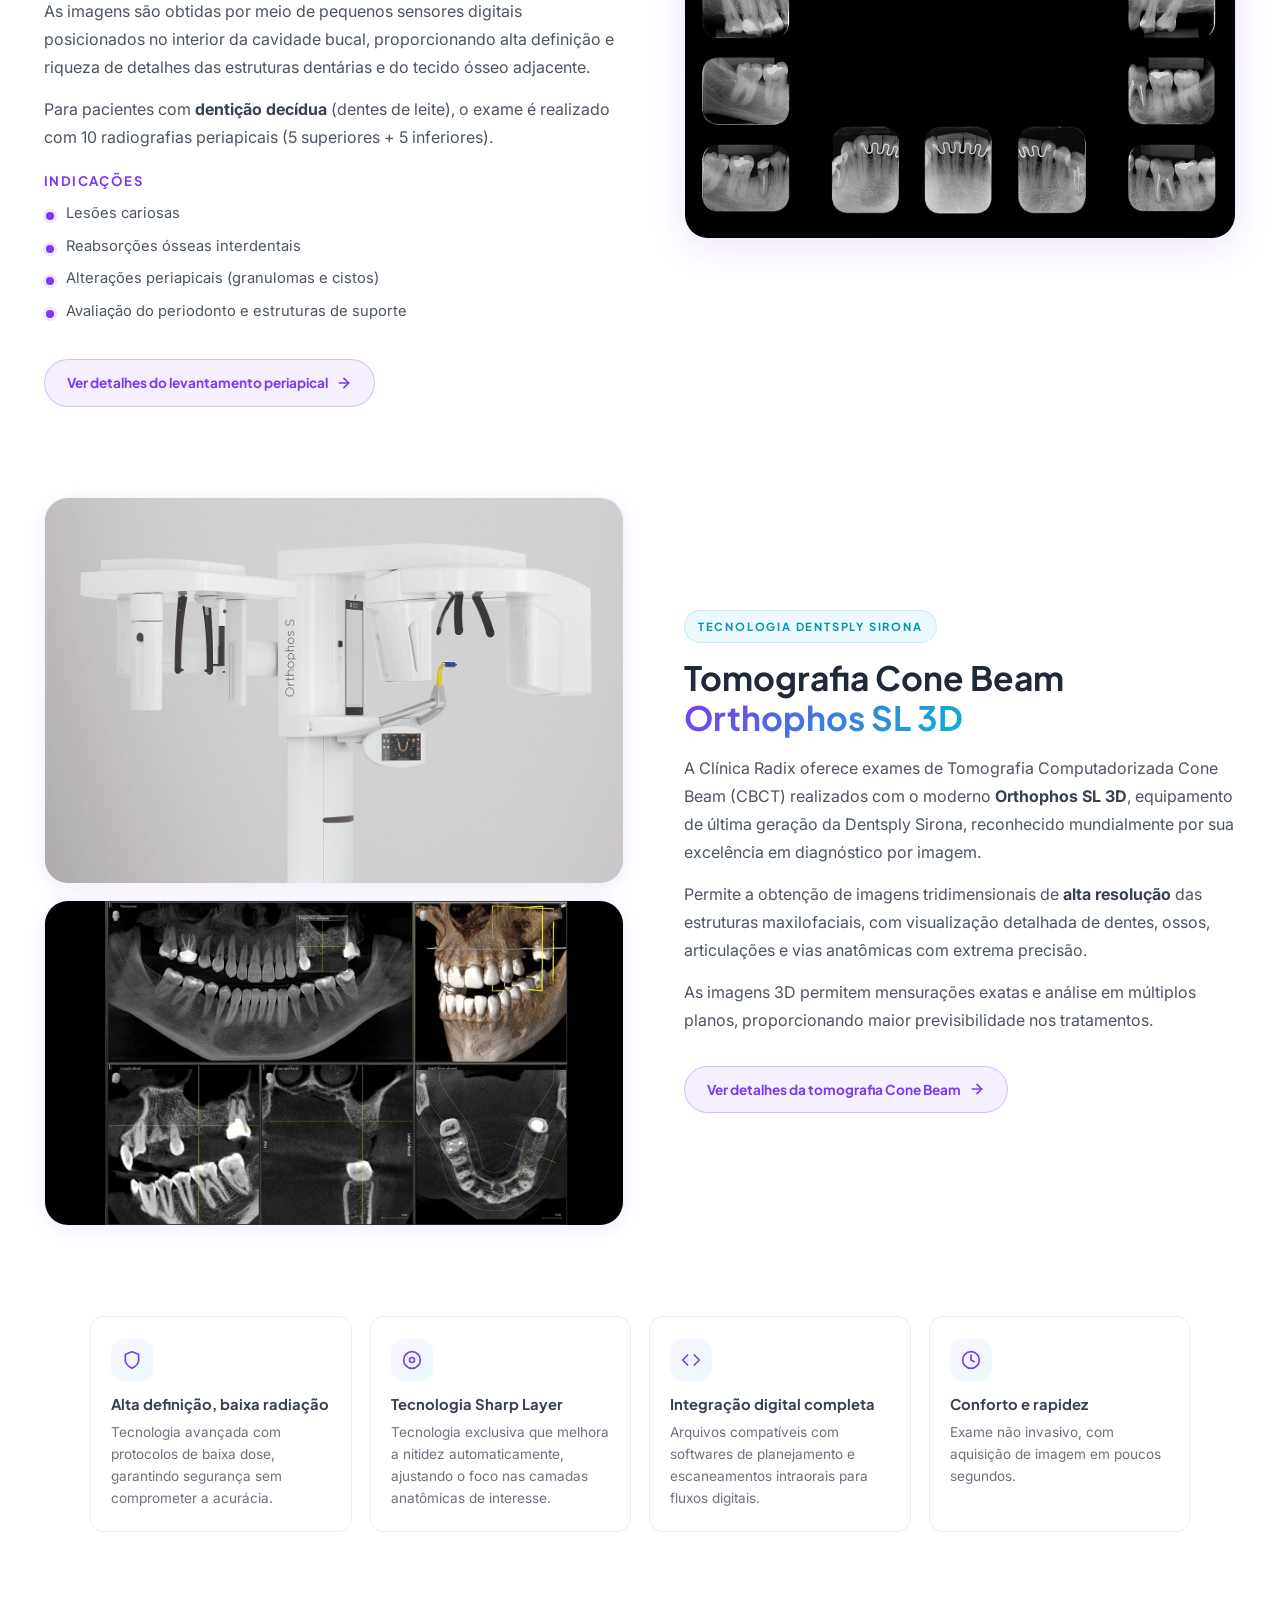
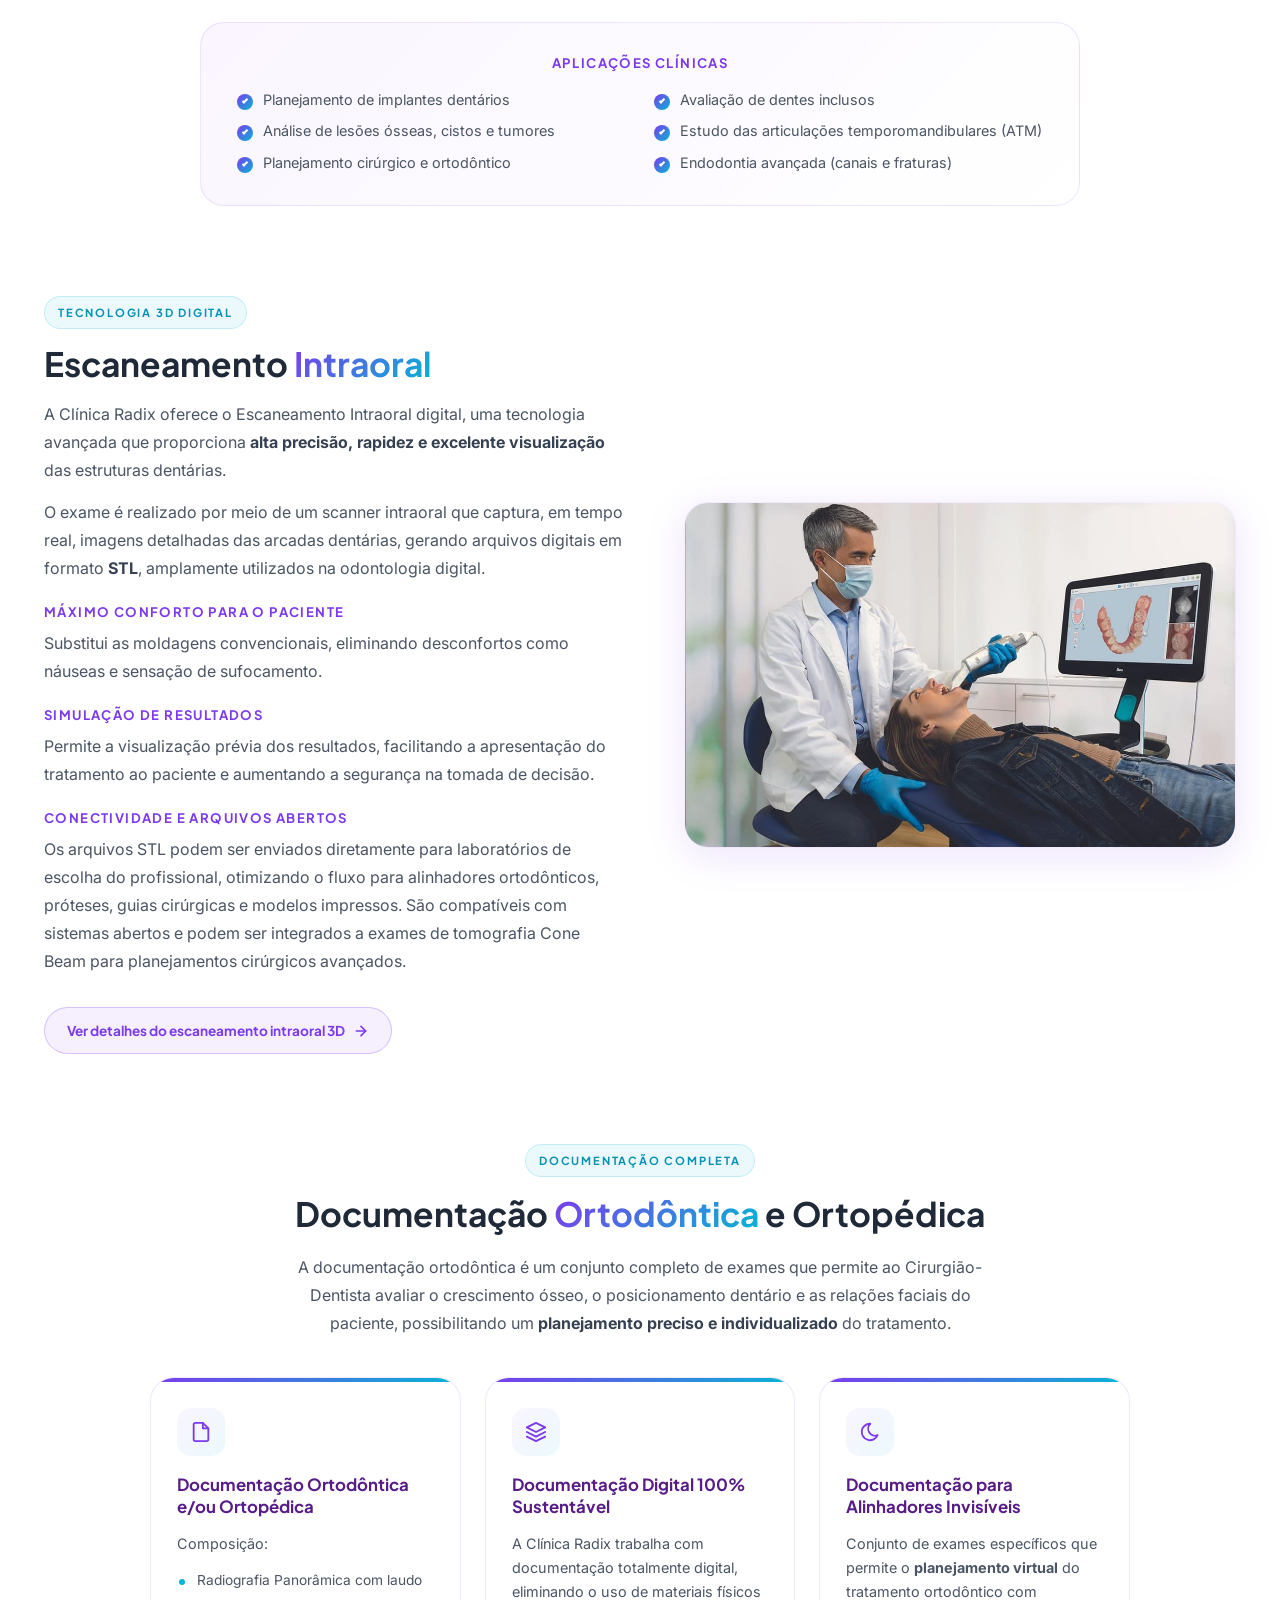
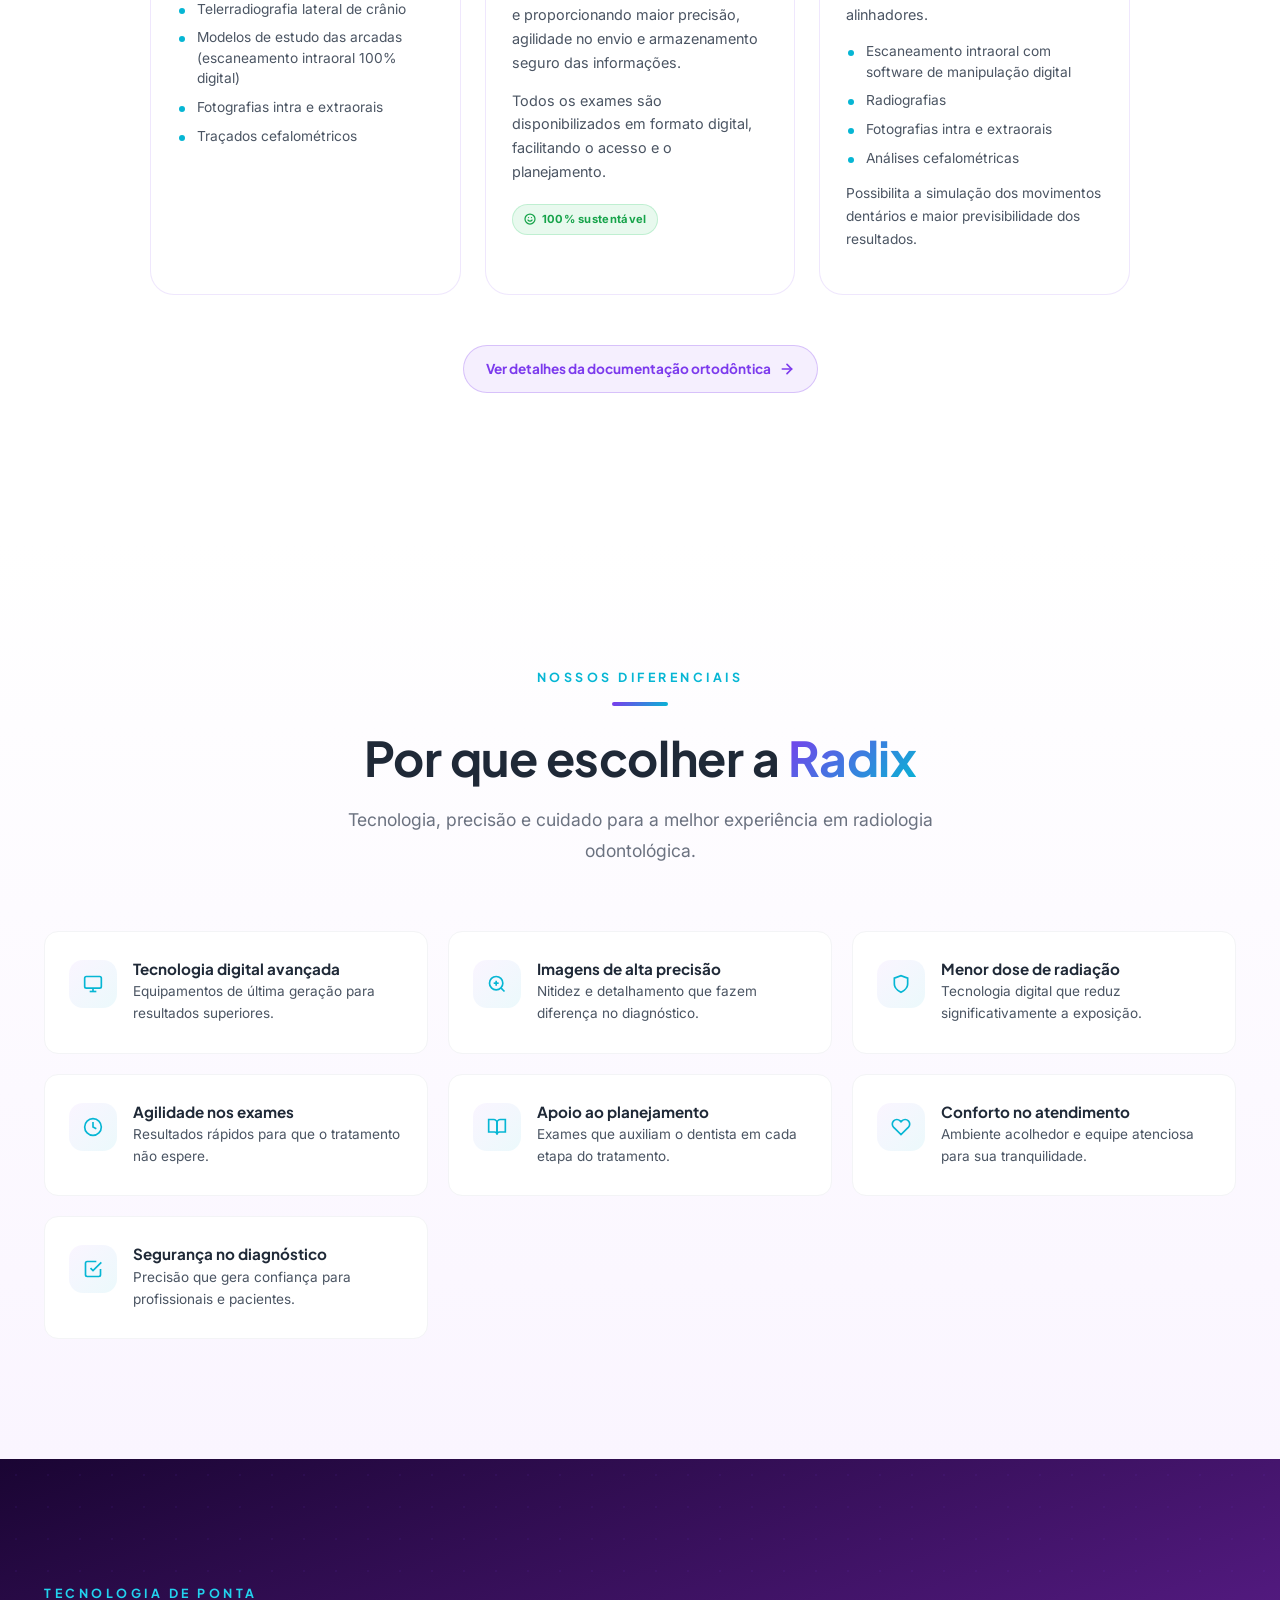
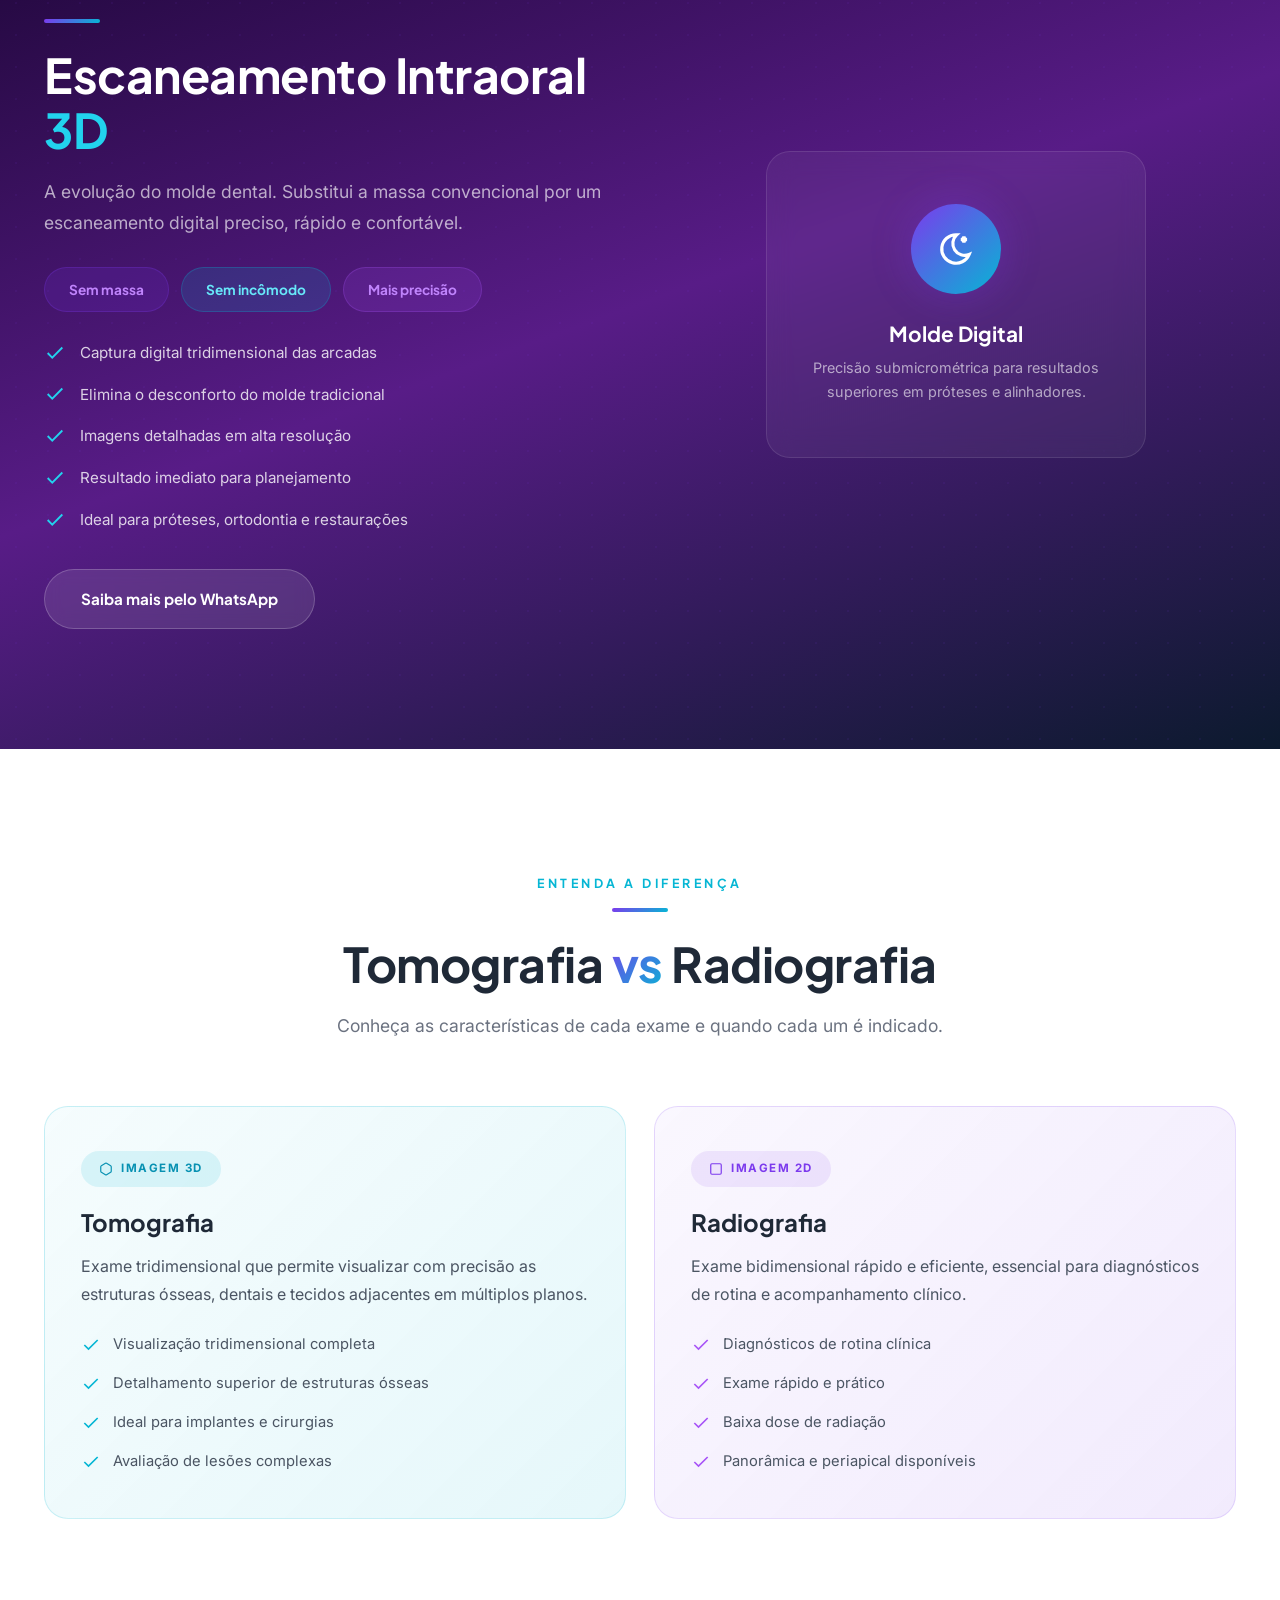
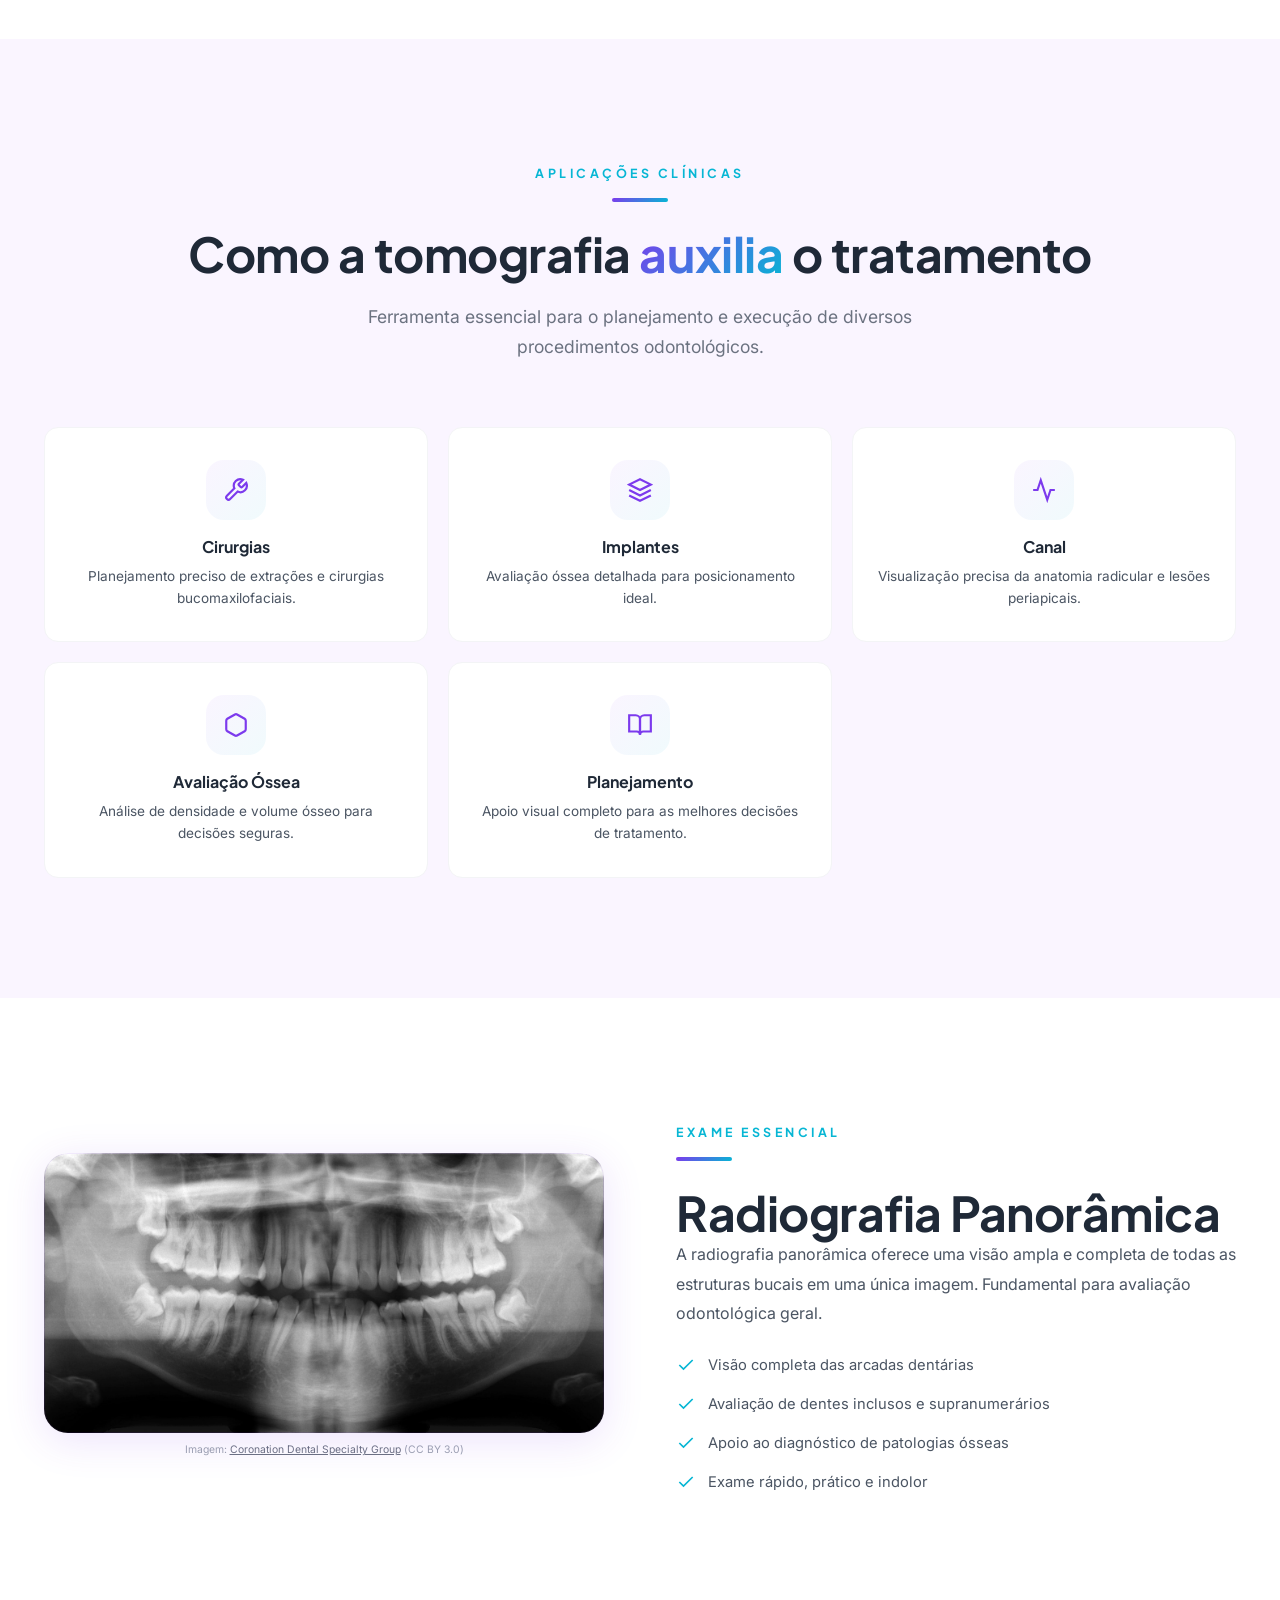
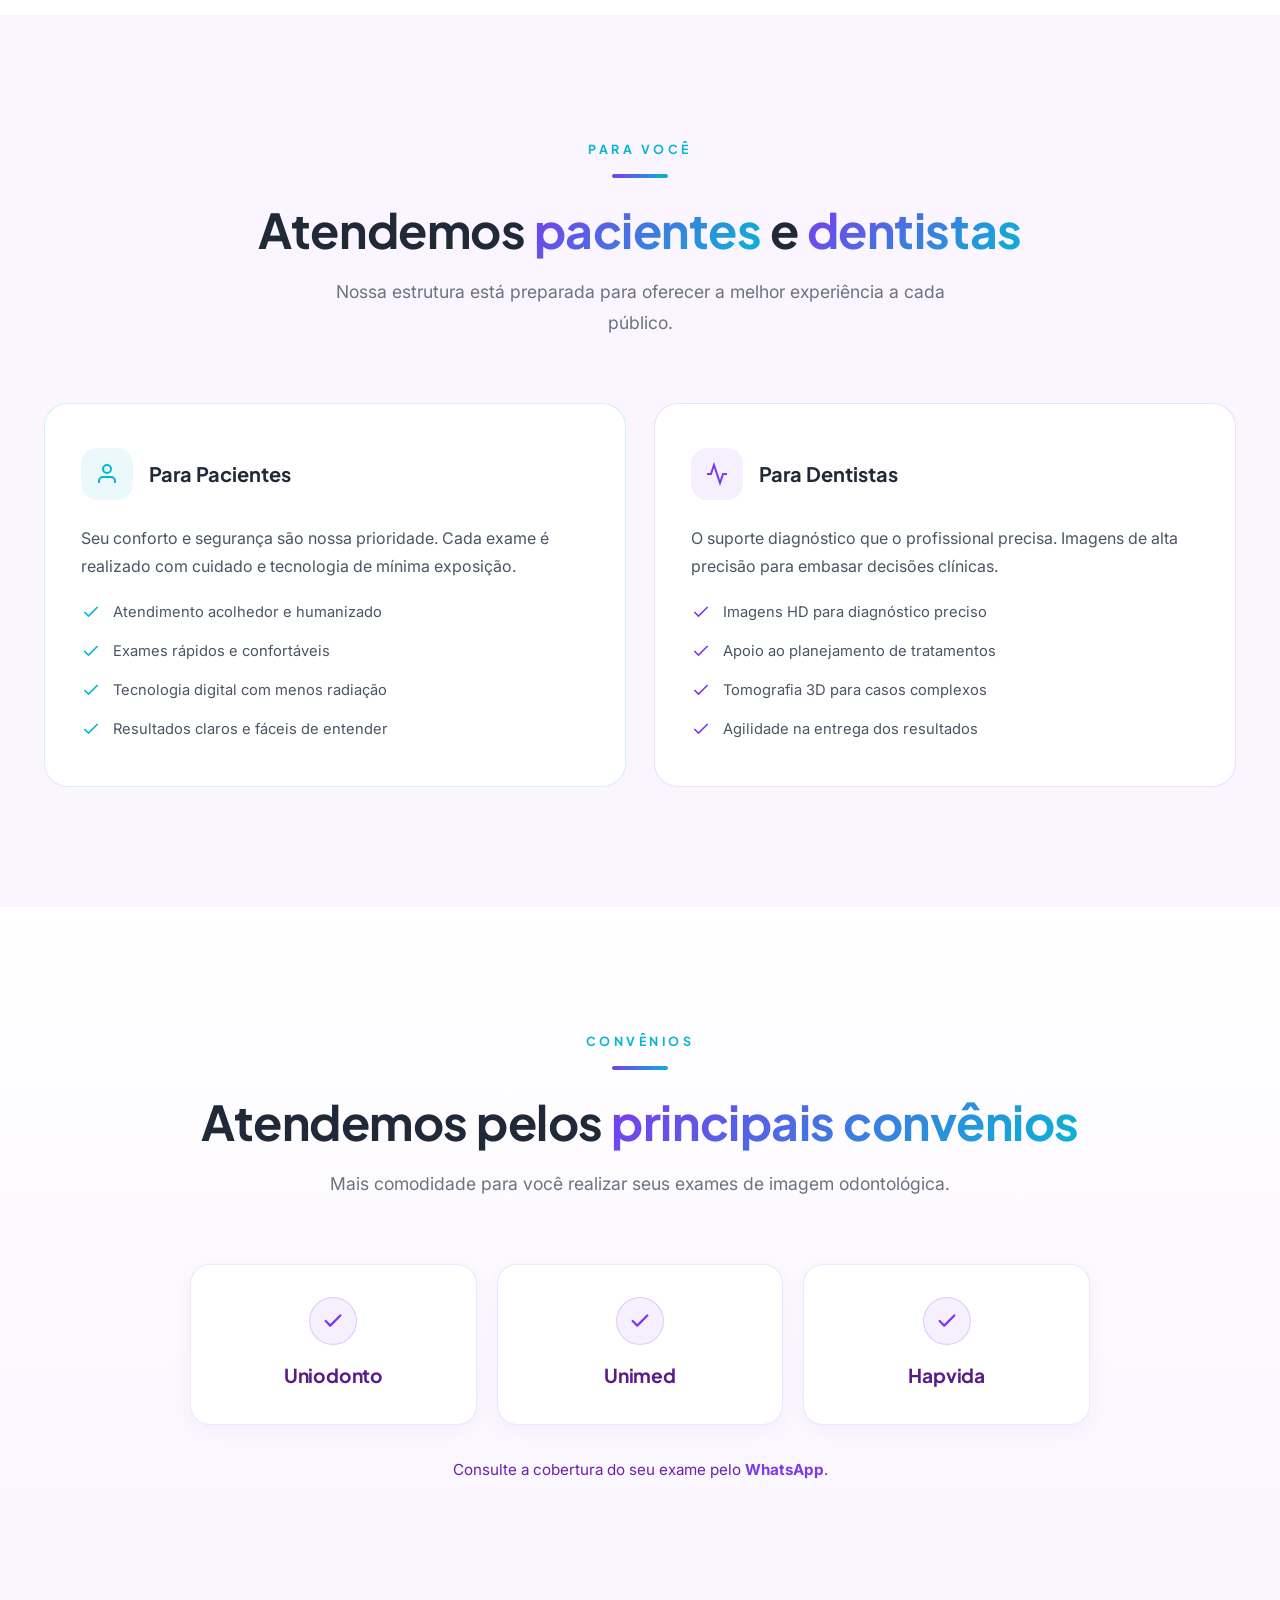
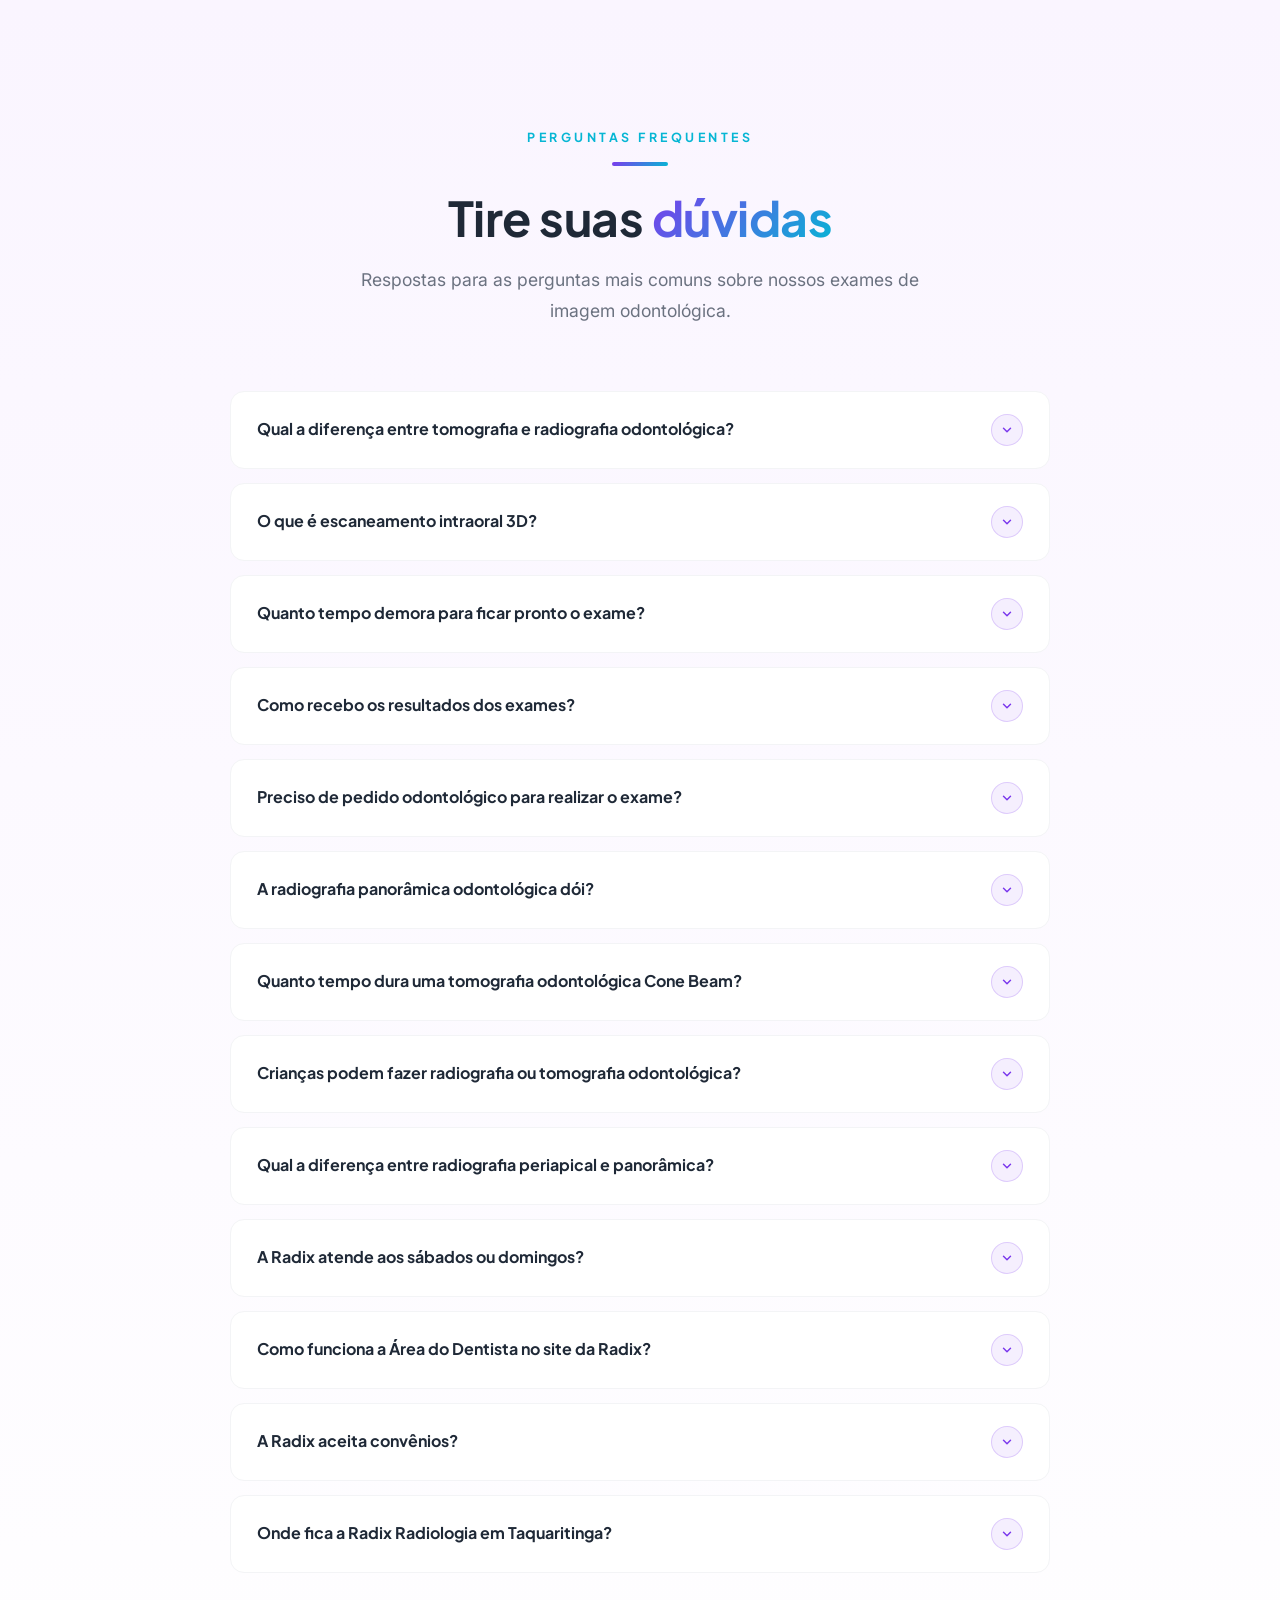
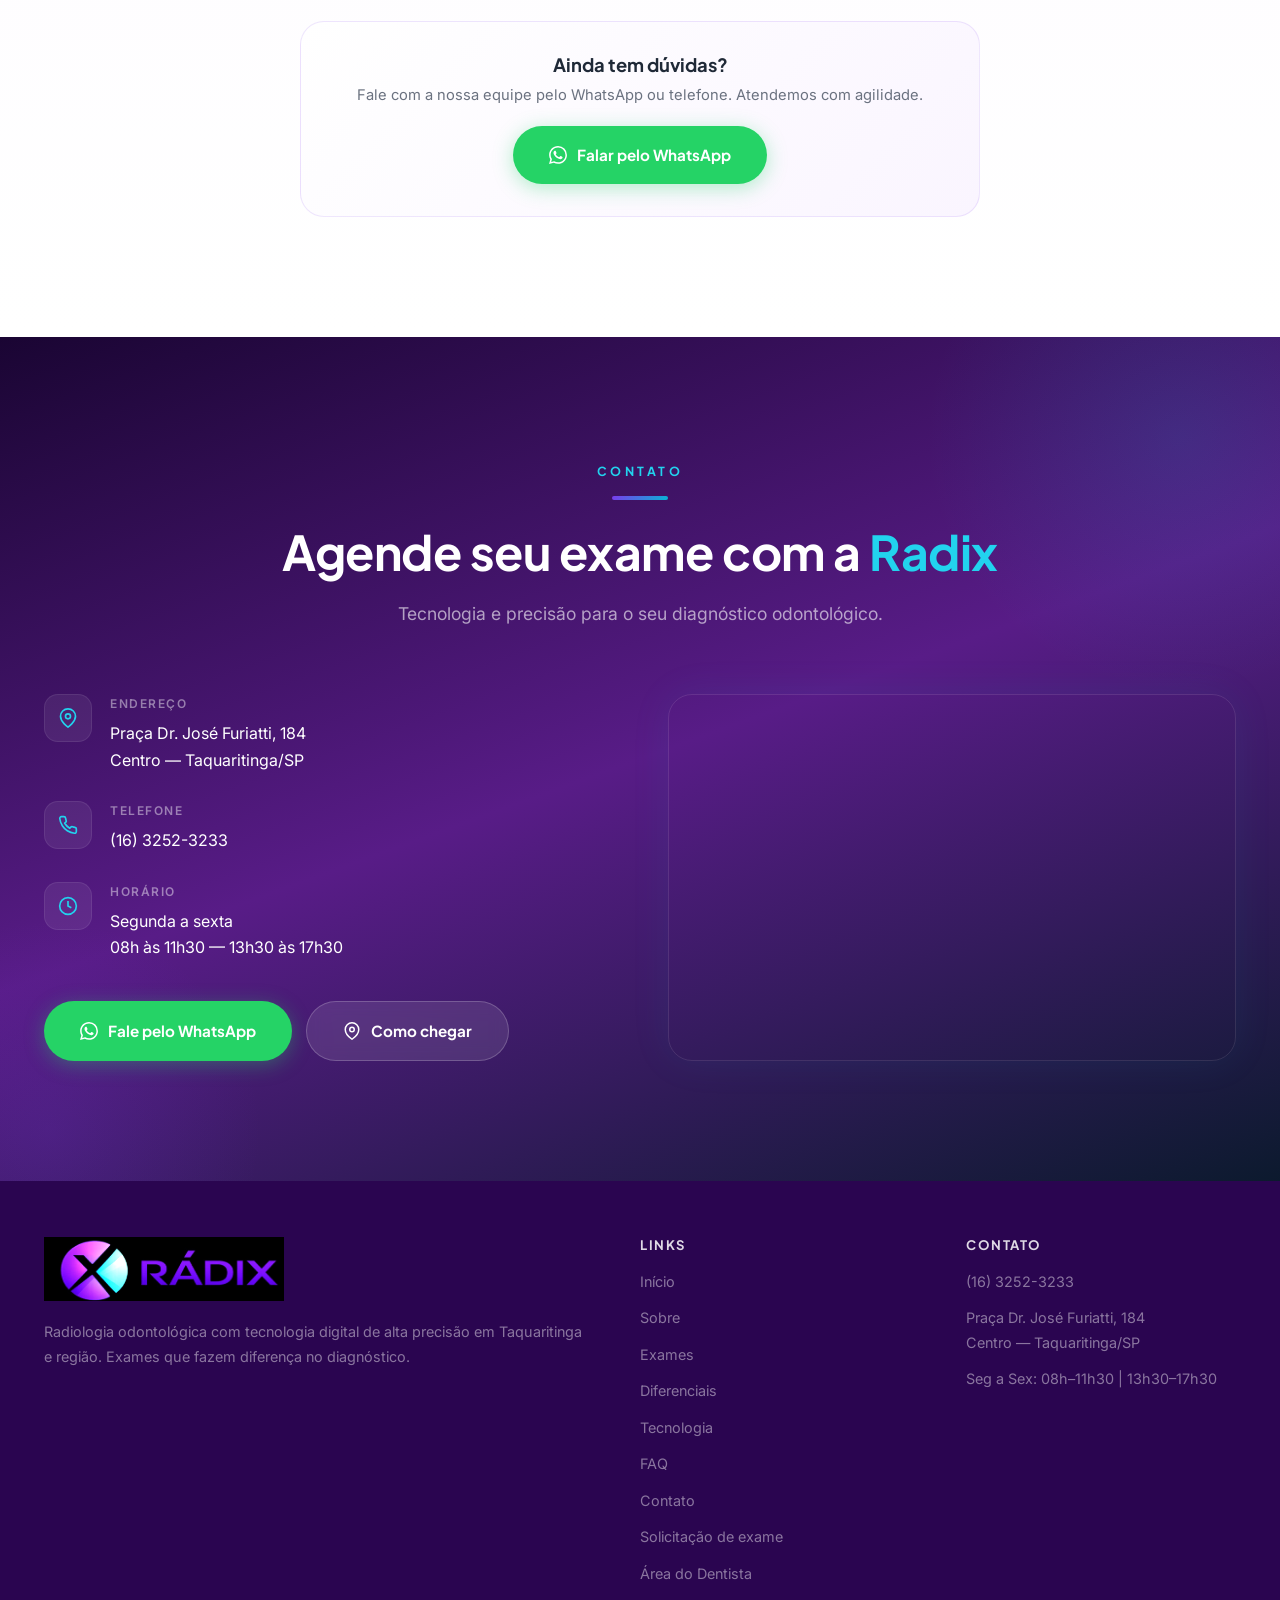
==== commit d54a89f8: "style: refatora nav com gaps corretos e CTAs acessíveis - substitui justify-content:space-between po" ====
--- a/index.html
+++ b/index.html
@@ -84,16 +84,21 @@
             <a href="#tecnologia">Tecnologia</a>
             <a href="#faq">FAQ</a>
             <a href="#contato">Contato</a>
-            <a href="area-dentista/pedido-digital.html">Solicitação de exame</a>
         </nav>
-        <a href="https://wa.me/551632523233?text=Ol%C3%A1%2C%20gostaria%20de%20agendar%20um%20exame." class="btn btn-primary h-cta" target="_blank" rel="noopener">
-            <svg viewBox="0 0 24 24" fill="none" stroke="currentColor" stroke-width="2" stroke-linecap="round" stroke-linejoin="round"><path d="M22 16.92v3a2 2 0 01-2.18 2 19.79 19.79 0 01-8.63-3.07 19.5 19.5 0 01-6-6 19.79 19.79 0 01-3.07-8.67A2 2 0 014.11 2h3a2 2 0 012 1.72c.127.96.361 1.903.7 2.81a2 2 0 01-.45 2.11L8.09 9.91a16 16 0 006 6l1.27-1.27a2 2 0 012.11-.45c.907.339 1.85.573 2.81.7A2 2 0 0122 16.92z"/></svg>
-            Agendar
-        </a>
-        <a href="area-dentista/index.html" class="h-dentista">
-            <svg viewBox="0 0 24 24" fill="none" stroke="currentColor" stroke-width="2.2" stroke-linecap="round" stroke-linejoin="round"><rect x="3" y="11" width="18" height="11" rx="2"/><path d="M7 11V7a5 5 0 0110 0v4"/></svg>
-            Área do Dentista
-        </a>
+        <div class="h-actions">
+            <a href="https://wa.me/551632523233?text=Ol%C3%A1%2C%20gostaria%20de%20agendar%20um%20exame." class="btn btn-primary h-cta" target="_blank" rel="noopener">
+                <svg viewBox="0 0 24 24" fill="none" stroke="currentColor" stroke-width="2" stroke-linecap="round" stroke-linejoin="round"><path d="M22 16.92v3a2 2 0 01-2.18 2 19.79 19.79 0 01-8.63-3.07 19.5 19.5 0 01-6-6 19.79 19.79 0 01-3.07-8.67A2 2 0 014.11 2h3a2 2 0 012 1.72c.127.96.361 1.903.7 2.81a2 2 0 01-.45 2.11L8.09 9.91a16 16 0 006 6l1.27-1.27a2 2 0 012.11-.45c.907.339 1.85.573 2.81.7A2 2 0 0122 16.92z"/></svg>
+                Agendar
+            </a>
+            <a href="area-dentista/pedido-digital.html" class="h-btn h-btn-outline">
+                <svg viewBox="0 0 24 24" fill="none" stroke="currentColor" stroke-width="2.2" stroke-linecap="round" stroke-linejoin="round"><path d="M14 2H6a2 2 0 00-2 2v16a2 2 0 002 2h12a2 2 0 002-2V8z"/><polyline points="14 2 14 8 20 8"/><line x1="9" y1="13" x2="15" y2="13"/><line x1="9" y1="17" x2="15" y2="17"/></svg>
+                <span>Solicitação de exame</span>
+            </a>
+            <a href="area-dentista/index.html" class="h-btn h-btn-icon" aria-label="Área do Dentista" title="Área do Dentista">
+                <svg viewBox="0 0 24 24" fill="none" stroke="currentColor" stroke-width="2.2" stroke-linecap="round" stroke-linejoin="round"><rect x="3" y="11" width="18" height="11" rx="2"/><path d="M7 11V7a5 5 0 0110 0v4"/></svg>
+                <span>Área do Dentista</span>
+            </a>
+        </div>
         <button class="ham" id="ham" aria-label="Menu"><span></span><span></span><span></span></button>
     </div>
 </header>
@@ -107,7 +112,10 @@
     <a href="#tecnologia">Tecnologia</a>
     <a href="#faq">FAQ</a>
     <a href="#contato">Contato</a>
-    <a href="area-dentista/pedido-digital.html">Solicitação de exame</a>
+    <a href="area-dentista/pedido-digital.html" class="nav-cta">
+        <svg viewBox="0 0 24 24" fill="none" stroke="currentColor" stroke-width="2.2" stroke-linecap="round" stroke-linejoin="round"><path d="M14 2H6a2 2 0 00-2 2v16a2 2 0 002 2h12a2 2 0 002-2V8z"/><polyline points="14 2 14 8 20 8"/><line x1="9" y1="13" x2="15" y2="13"/><line x1="9" y1="17" x2="15" y2="17"/></svg>
+        Solicitação de exame
+    </a>
     <a href="area-dentista/index.html" class="nav-cta">
         <svg viewBox="0 0 24 24" fill="none" stroke="currentColor" stroke-width="2.2" stroke-linecap="round" stroke-linejoin="round"><rect x="3" y="11" width="18" height="11" rx="2"/><path d="M7 11V7a5 5 0 0110 0v4"/></svg>
         Área do Dentista
--- a/assets/site.css
+++ b/assets/site.css
@@ -66,11 +66,16 @@
 /* ===== HEADER ===== */
 .header{position:fixed;top:0;left:0;right:0;z-index:1000;padding:18px 0;transition:all .4s var(--ease)}
 .header.scrolled{background:rgba(255,255,255,.88);backdrop-filter:blur(20px);-webkit-backdrop-filter:blur(20px);box-shadow:0 1px 16px rgba(124,58,237,.08);padding:8px 0}
-.header-inner{display:flex;align-items:center;justify-content:space-between}
+.header-inner{display:flex;align-items:center;gap:24px}
+.header-inner>a:first-child{margin-right:auto}
+@media(min-width:1280px){.header-inner{gap:32px}}
 .header-logo{height:56px;width:auto;transition:height .3s var(--ease)}
 .header.scrolled .header-logo{height:44px}
-.nav{display:none;gap:36px}
+.nav{display:none;gap:32px}
 @media(min-width:1024px){.nav{display:flex}}
+@media(min-width:1280px){.nav{gap:36px}}
+.h-actions{display:none;align-items:center;gap:12px}
+@media(min-width:1024px){.h-actions{display:flex}}
 .nav a{font-size:.88rem;font-weight:600;color:var(--g6);transition:all .3s;position:relative}
 .nav a::after{content:'';position:absolute;bottom:-6px;left:50%;width:0;height:2.5px;background:var(--grad);border-radius:2px;transition:all .3s var(--ease);transform:translateX(-50%)}
 .nav a:hover{color:var(--p7)}
@@ -79,7 +84,7 @@
 .nav a.active::after{width:100%}
 .h-cta{display:none}
 @media(min-width:1024px){.h-cta{display:inline-flex}}
-.h-cta.btn{padding:11px 28px;font-size:.85rem}
+.h-cta.btn{padding:11px 24px;font-size:.85rem;white-space:nowrap}
 
 /* Destaque "Área do Dentista" no nav (mobile menu) */
 .nav a.nav-cta{display:inline-flex;align-items:center;gap:6px;padding:8px 18px;border-radius:30px;background:rgba(124,58,237,.08);border:1.5px solid rgba(124,58,237,.25);color:var(--p7);font-weight:700}
@@ -89,11 +94,19 @@
 .nav a.nav-cta svg{width:14px;height:14px;flex-shrink:0}
 
 /* "Área do Dentista" no header (após Agendar, far-right) */
-.h-dentista{display:none;align-items:center;gap:6px;padding:10px 20px;border-radius:30px;background:rgba(124,58,237,.08);border:1.5px solid rgba(124,58,237,.3);color:var(--p7);font-family:'Plus Jakarta Sans',sans-serif;font-size:.85rem;font-weight:700;transition:all .3s var(--ease);white-space:nowrap}
-@media(min-width:1024px){.h-dentista{display:inline-flex}}
-.h-dentista:hover{background:var(--p7);color:#fff;border-color:var(--p7);transform:translateY(-2px);box-shadow:0 4px 16px rgba(124,58,237,.3)}
-.h-dentista.active{background:var(--p7);color:#fff;border-color:var(--p7);box-shadow:0 4px 14px rgba(124,58,237,.25)}
-.h-dentista svg{width:15px;height:15px;flex-shrink:0}
+/* Botões do header (outline + ícone) */
+.h-btn,.h-dentista{display:none;align-items:center;gap:7px;padding:10px 18px;border-radius:30px;background:rgba(124,58,237,.08);border:1.5px solid rgba(124,58,237,.3);color:var(--p7);font-family:'Plus Jakarta Sans',sans-serif;font-size:.85rem;font-weight:700;transition:all .25s var(--ease);white-space:nowrap}
+@media(min-width:1024px){.h-btn,.h-dentista{display:inline-flex}}
+.h-btn:hover,.h-dentista:hover{background:var(--p7);color:#fff;border-color:var(--p7);transform:translateY(-2px);box-shadow:0 4px 16px rgba(124,58,237,.3)}
+.h-btn.active,.h-dentista.active{background:var(--p7);color:#fff;border-color:var(--p7);box-shadow:0 4px 14px rgba(124,58,237,.25)}
+.h-btn svg,.h-dentista svg{width:16px;height:16px;flex-shrink:0}
+/* Variante icon-only: mostra só o ícone em telas médias, texto volta em 1280+ */
+.h-btn-icon{padding:10px;width:40px;height:40px;justify-content:center;gap:0}
+.h-btn-icon span{display:none}
+@media(min-width:1280px){
+    .h-btn-icon{width:auto;height:auto;padding:10px 18px;gap:7px}
+    .h-btn-icon span{display:inline}
+}
 
 /* Hamburger */
 .ham{display:flex;flex-direction:column;gap:6px;cursor:pointer;padding:8px;background:none;border:none;z-index:1001}
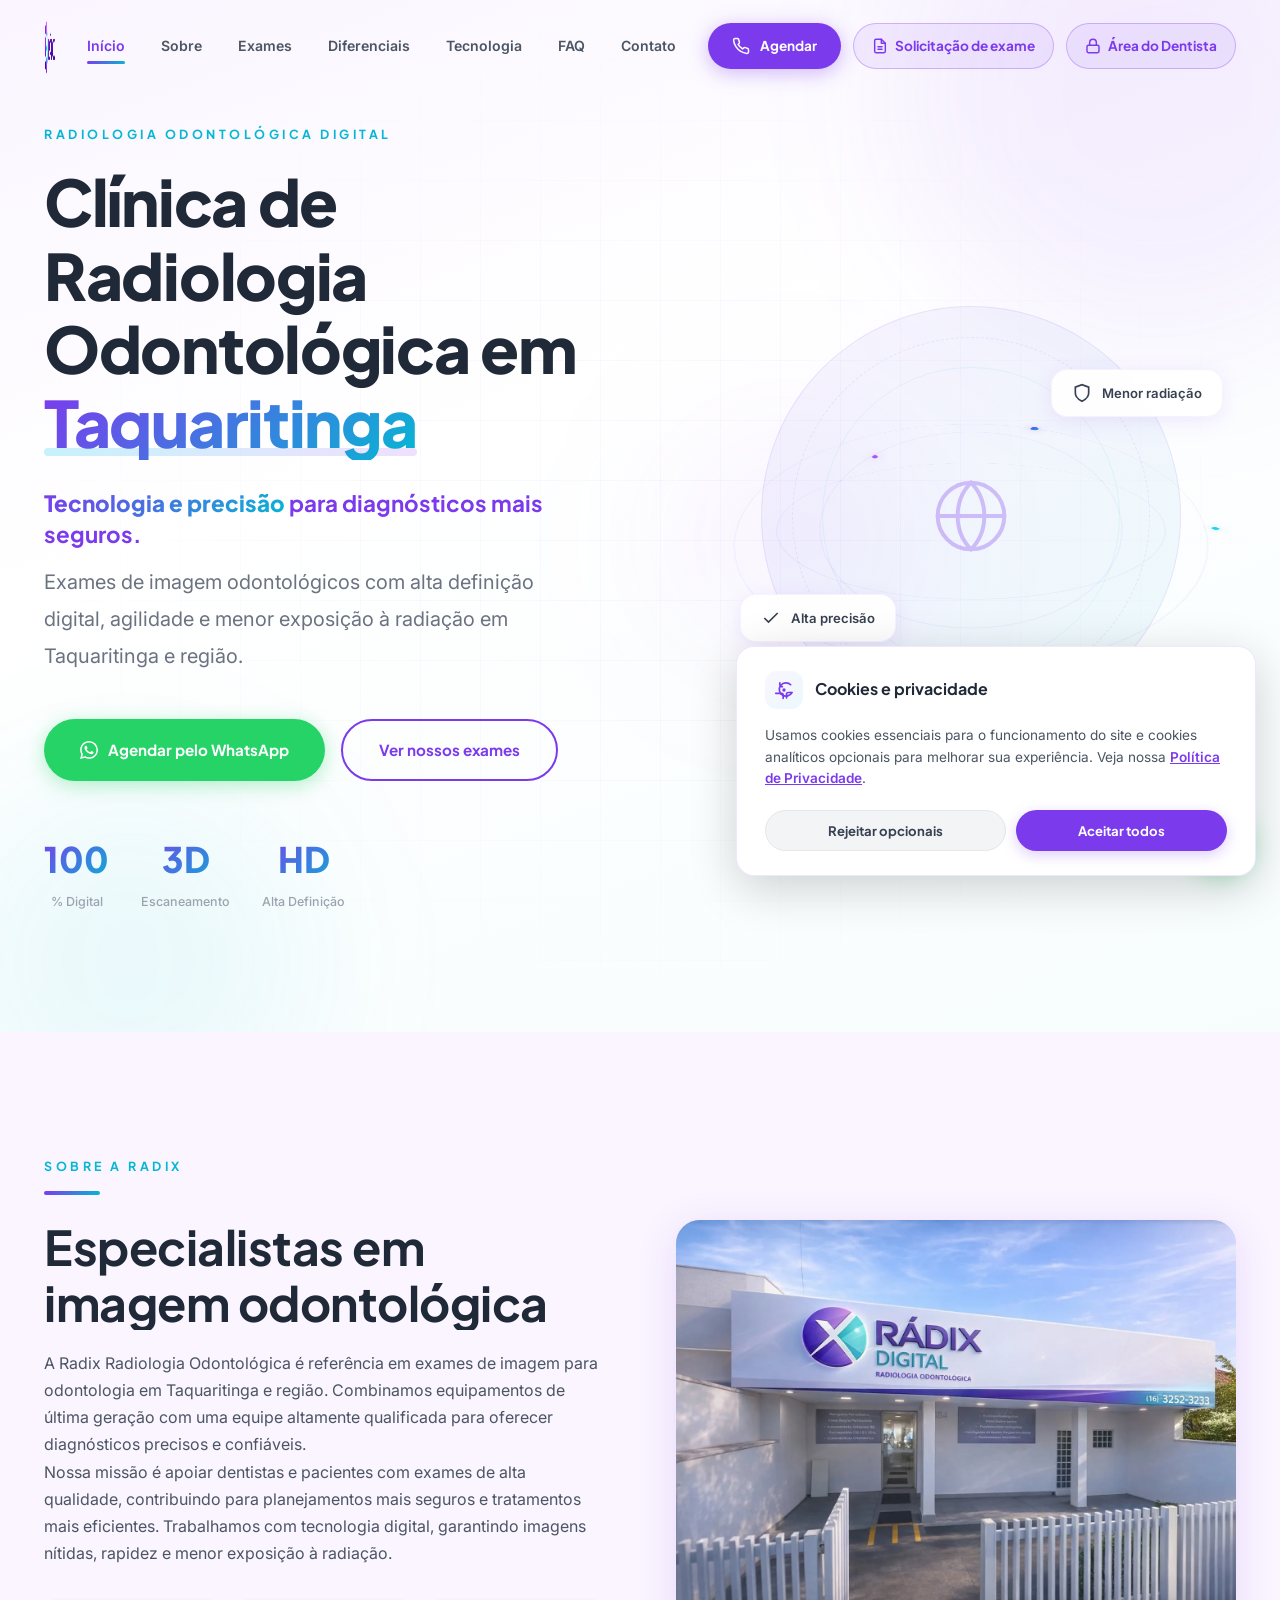
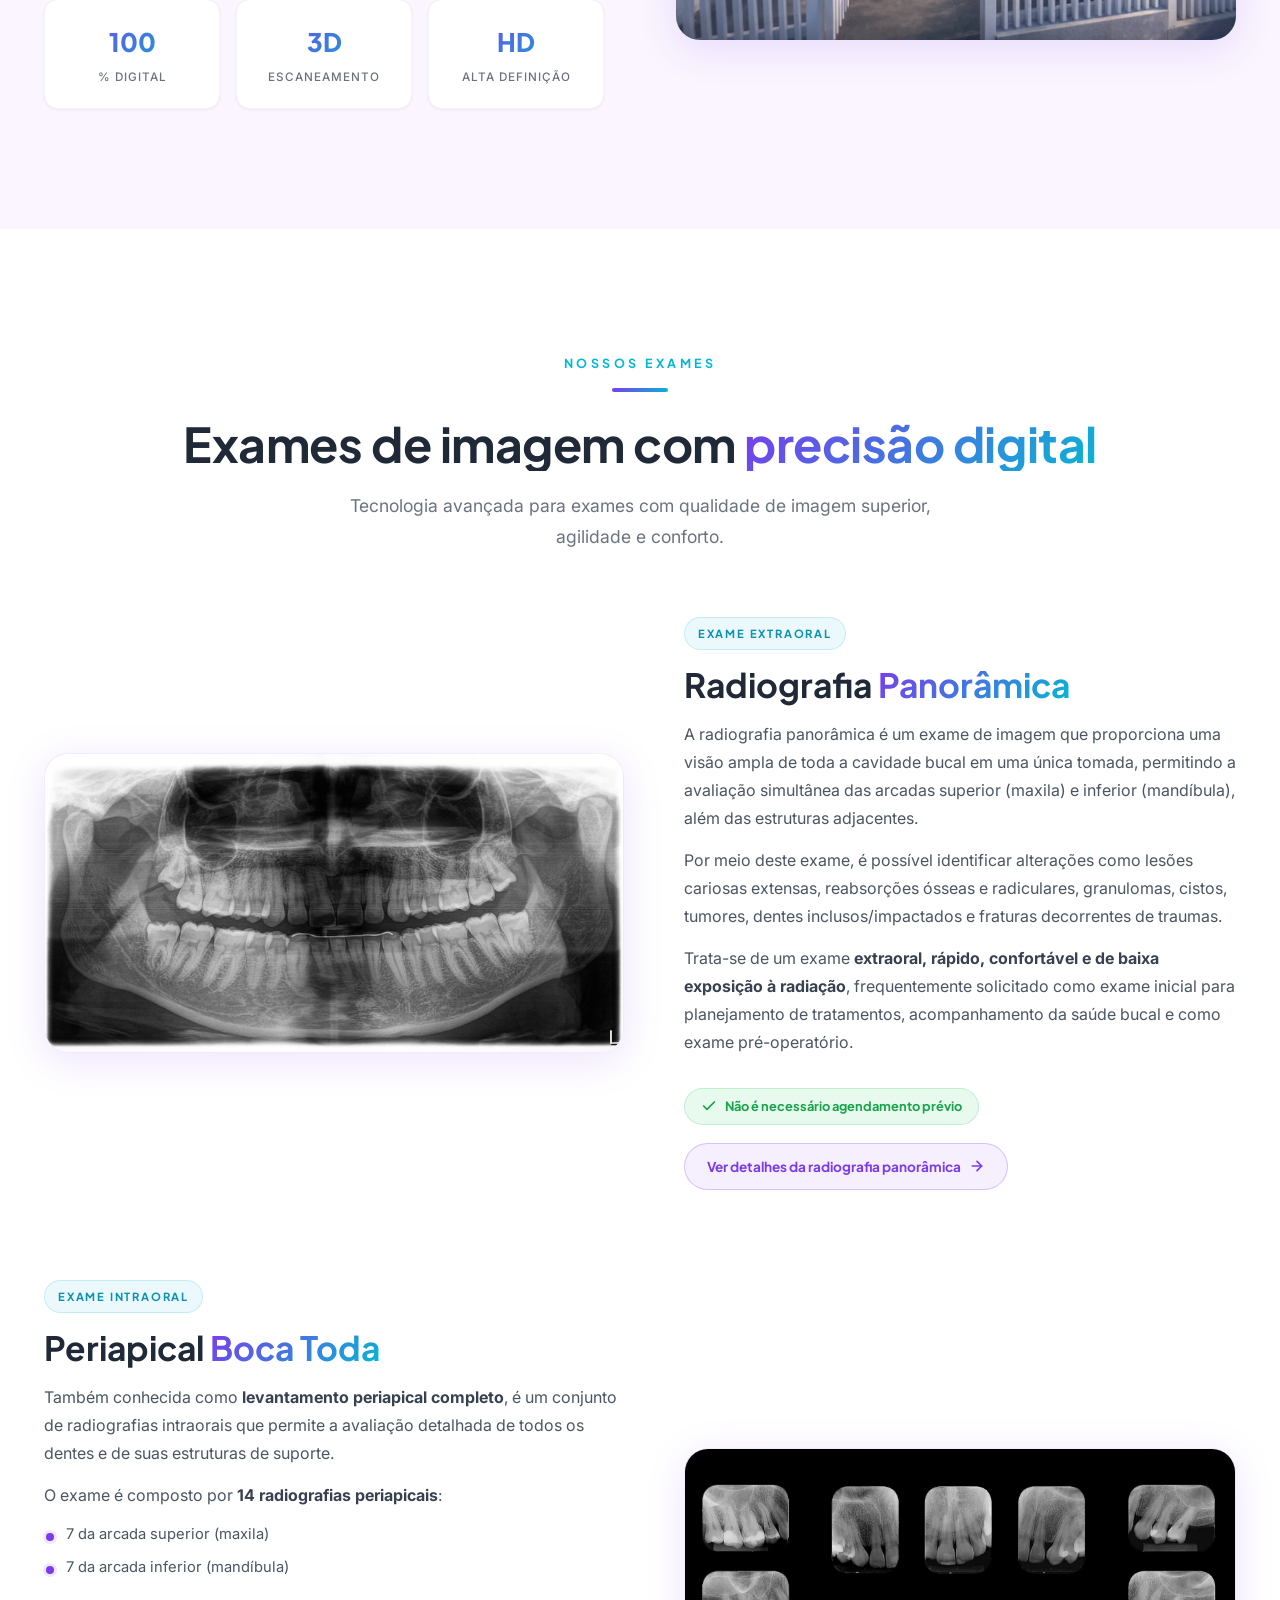
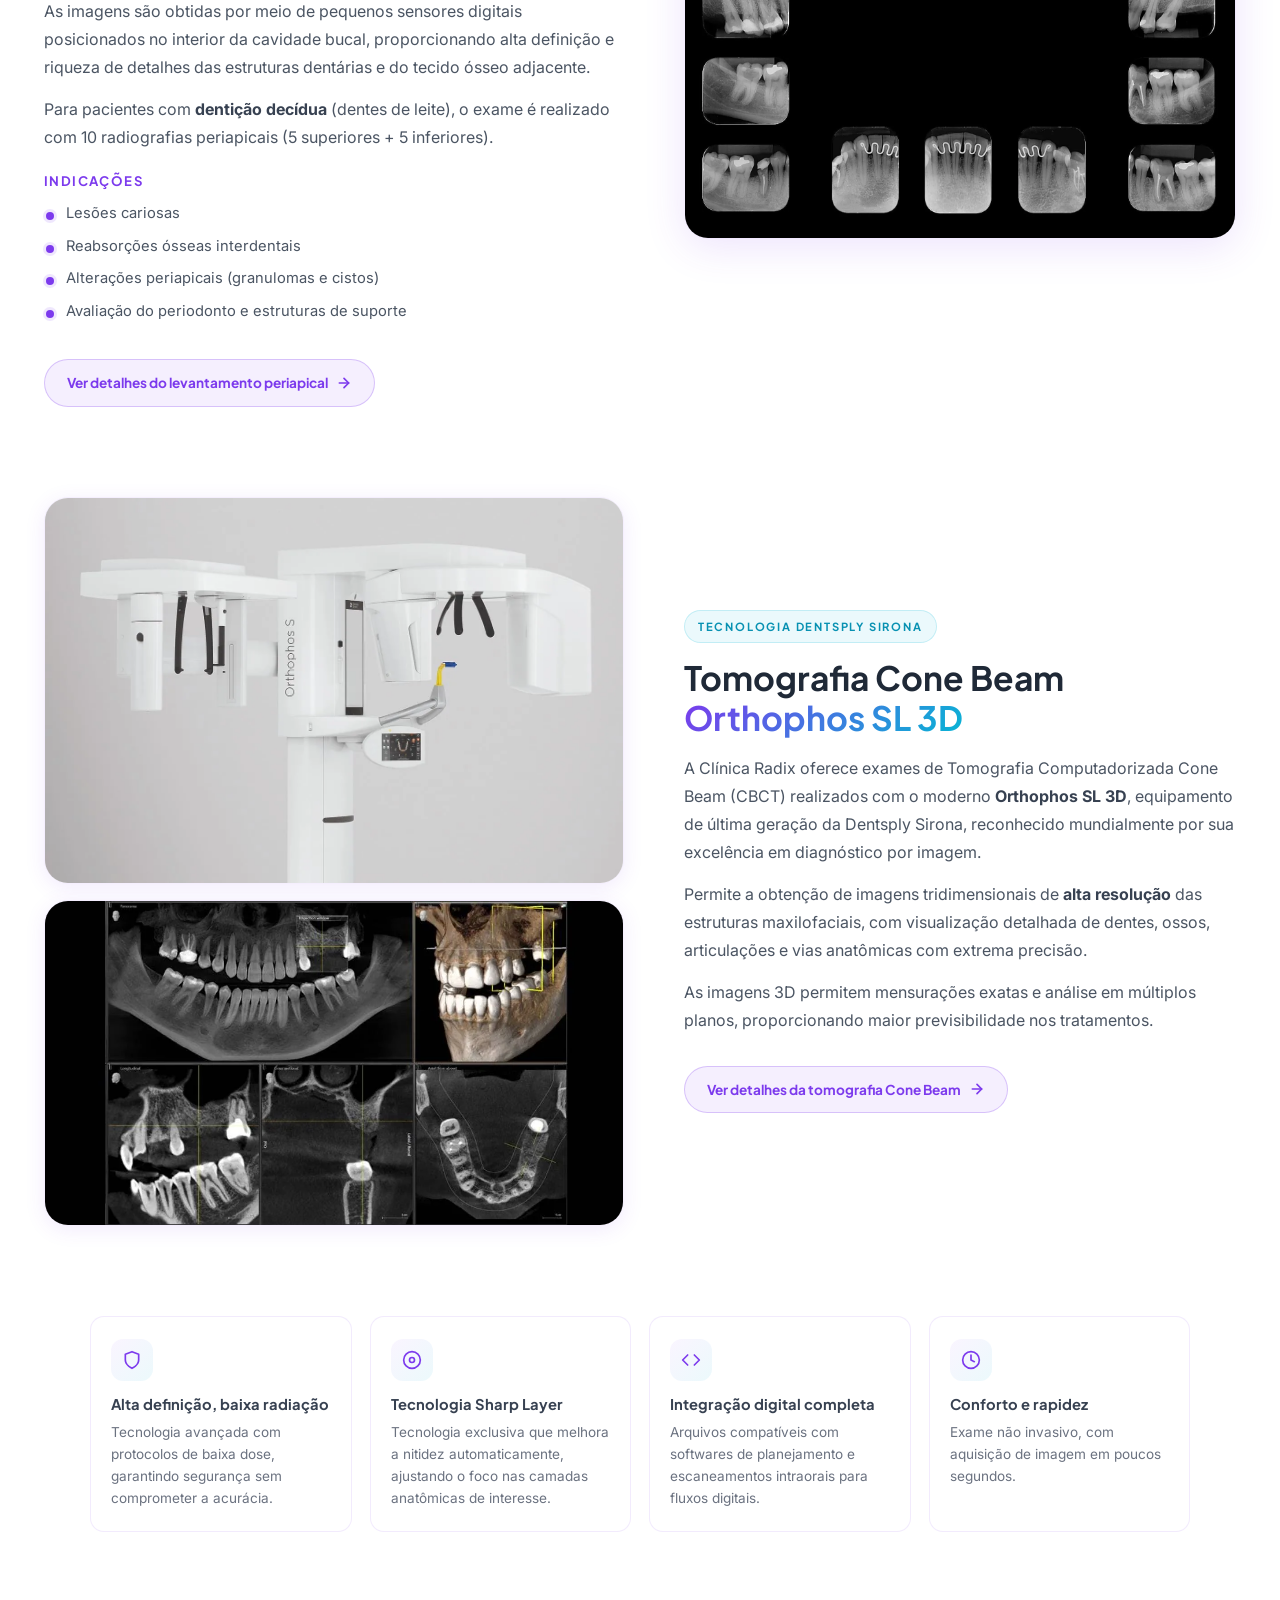
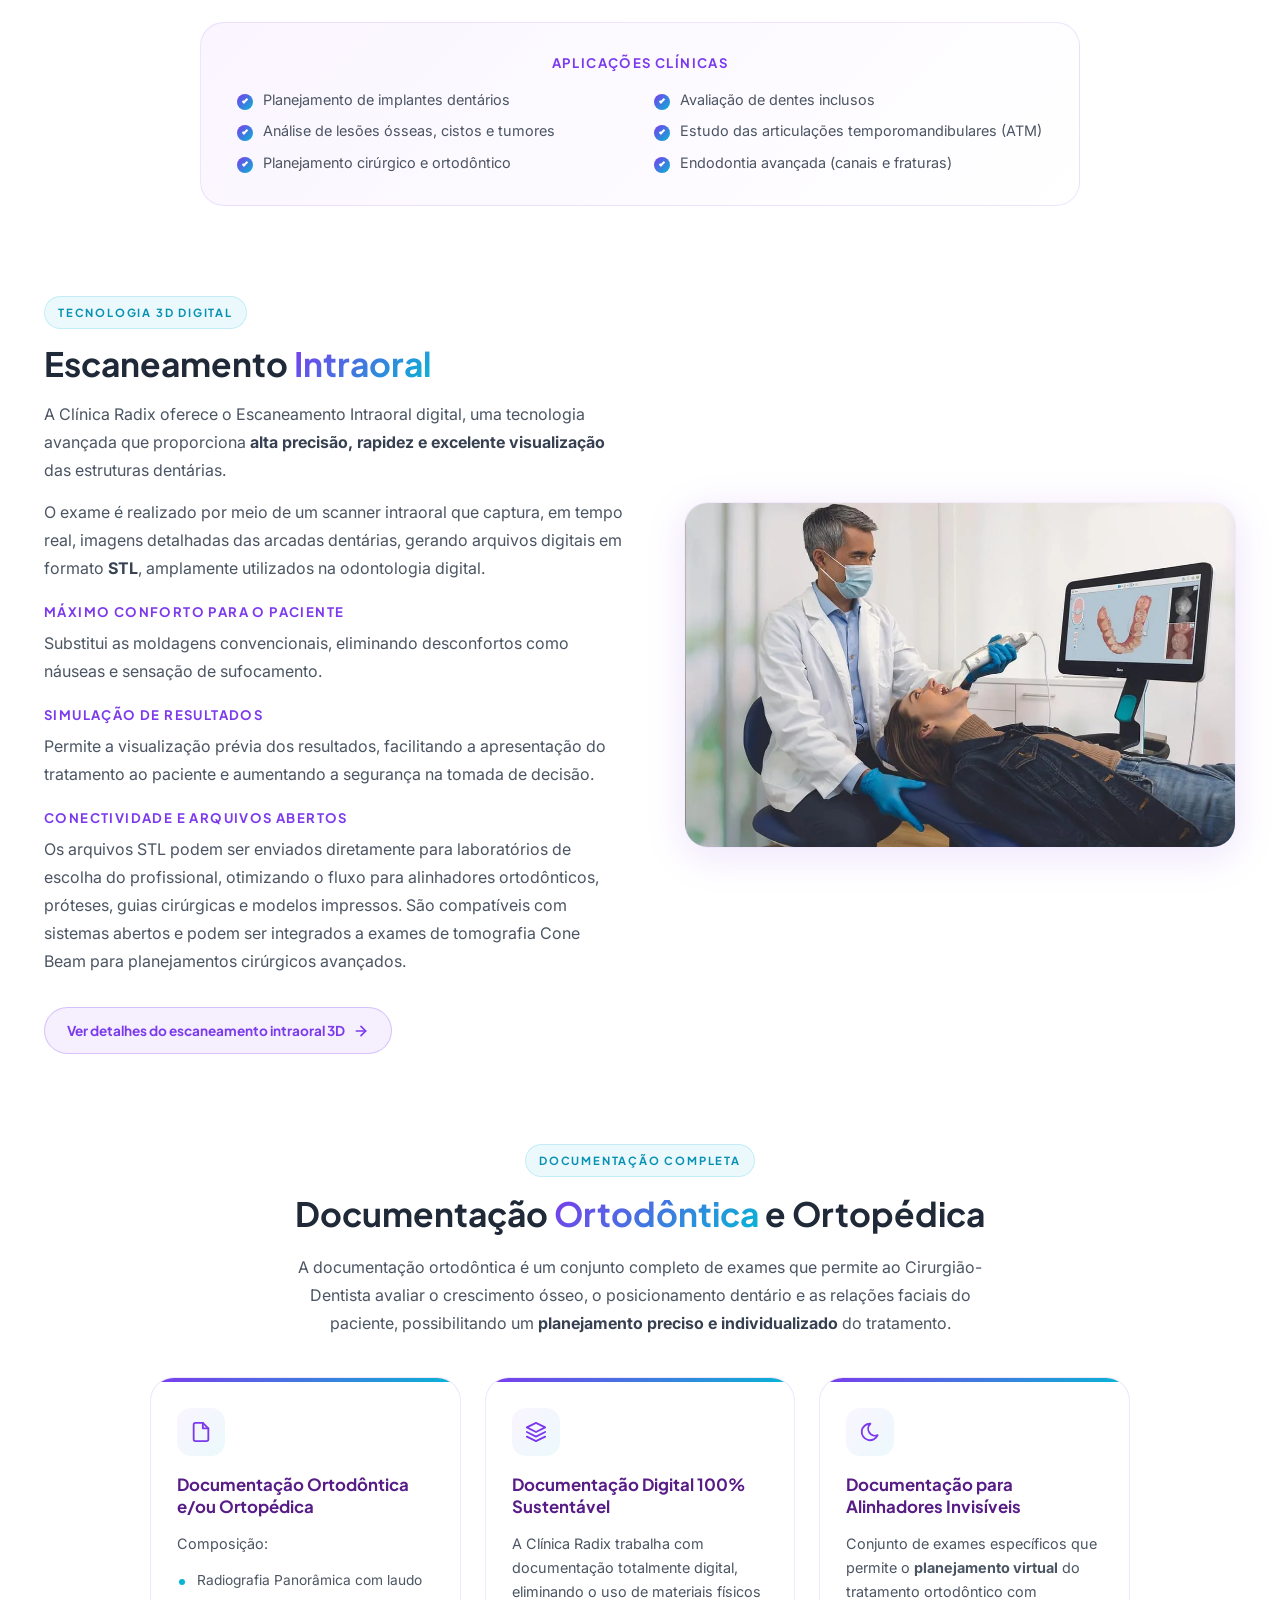
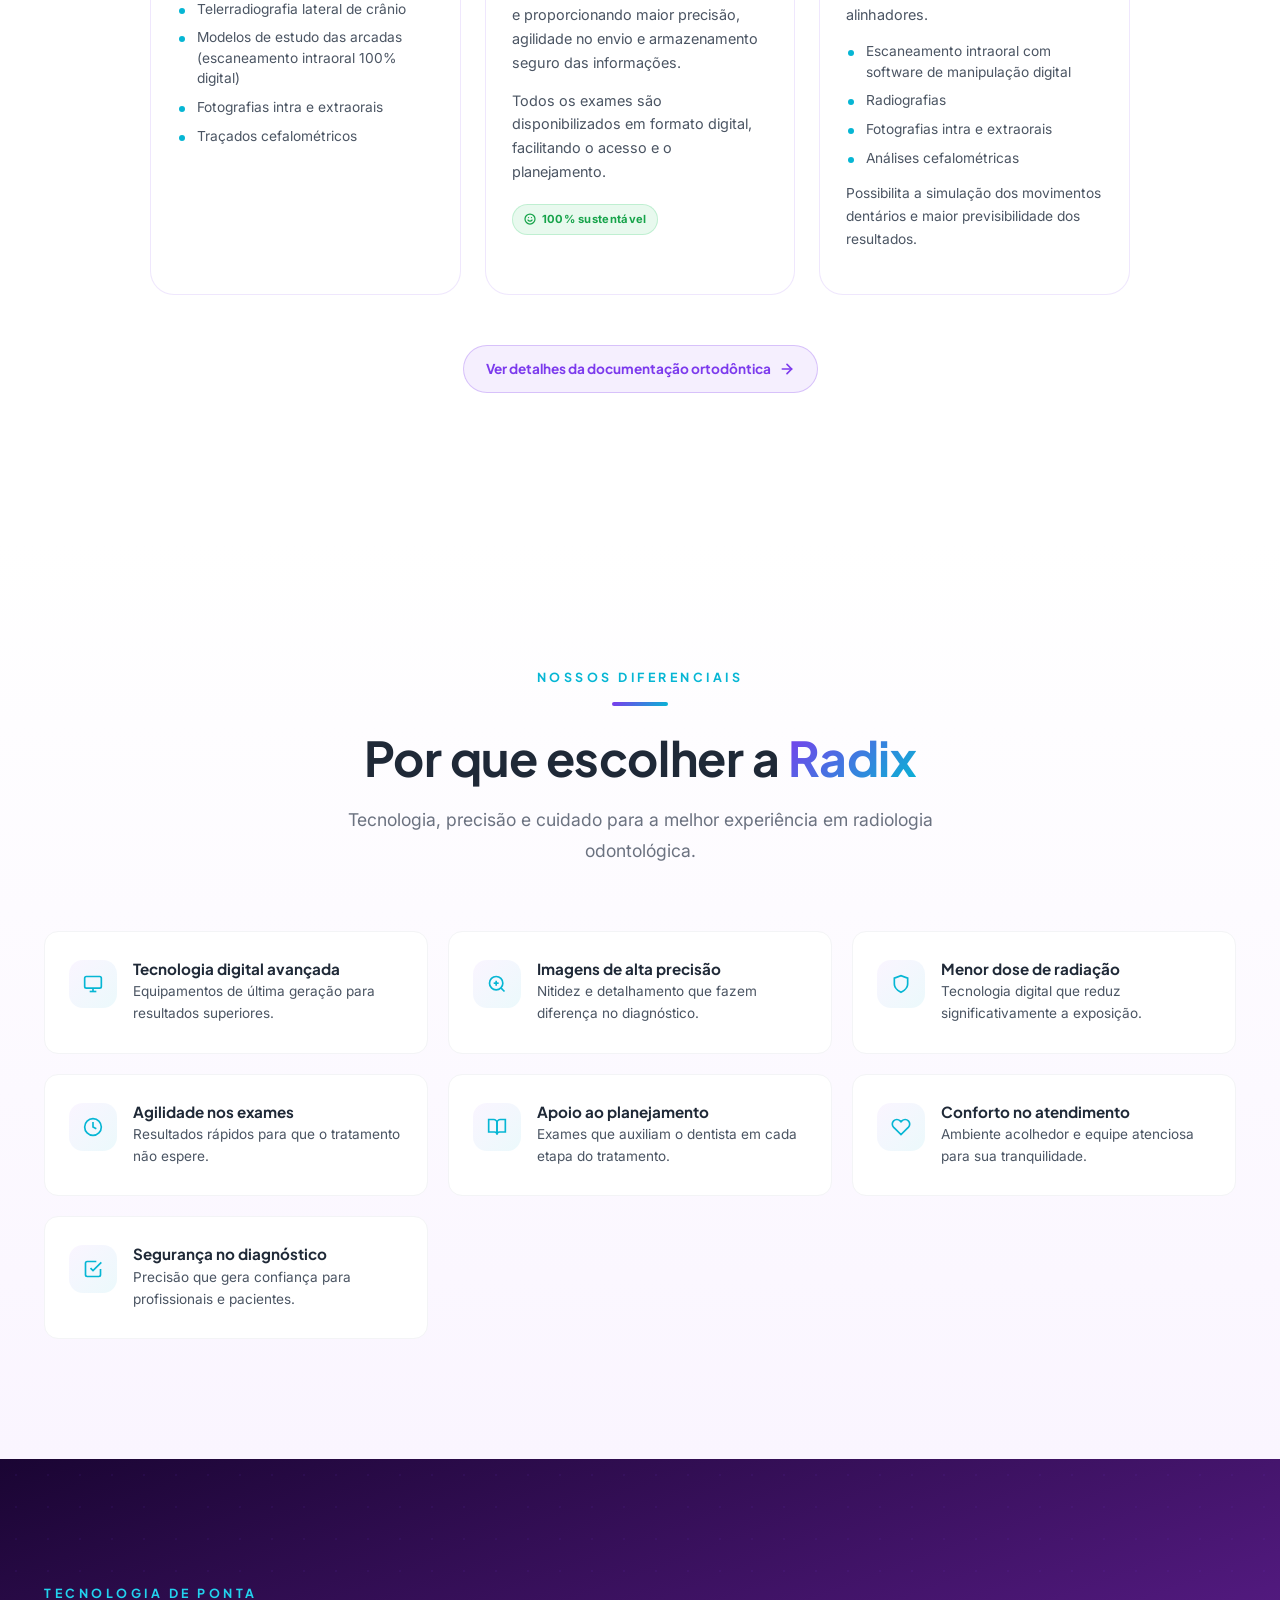
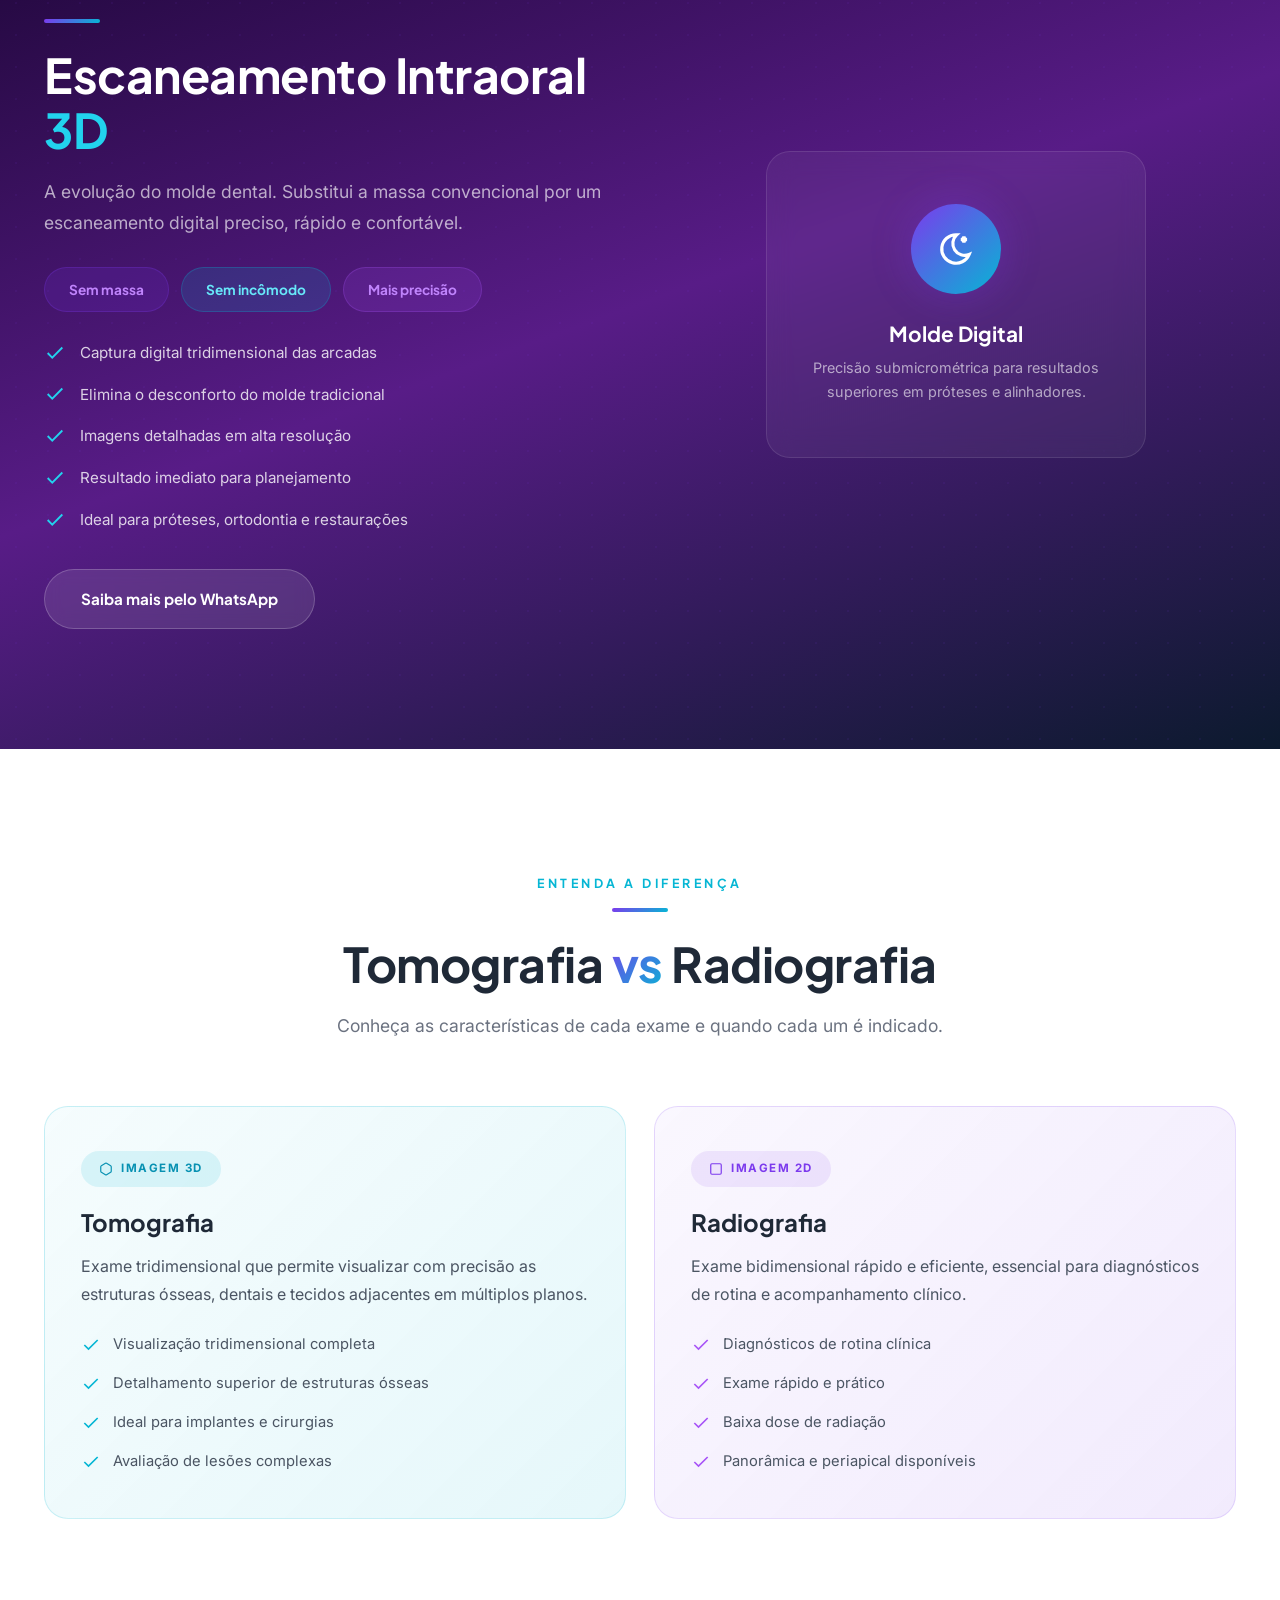
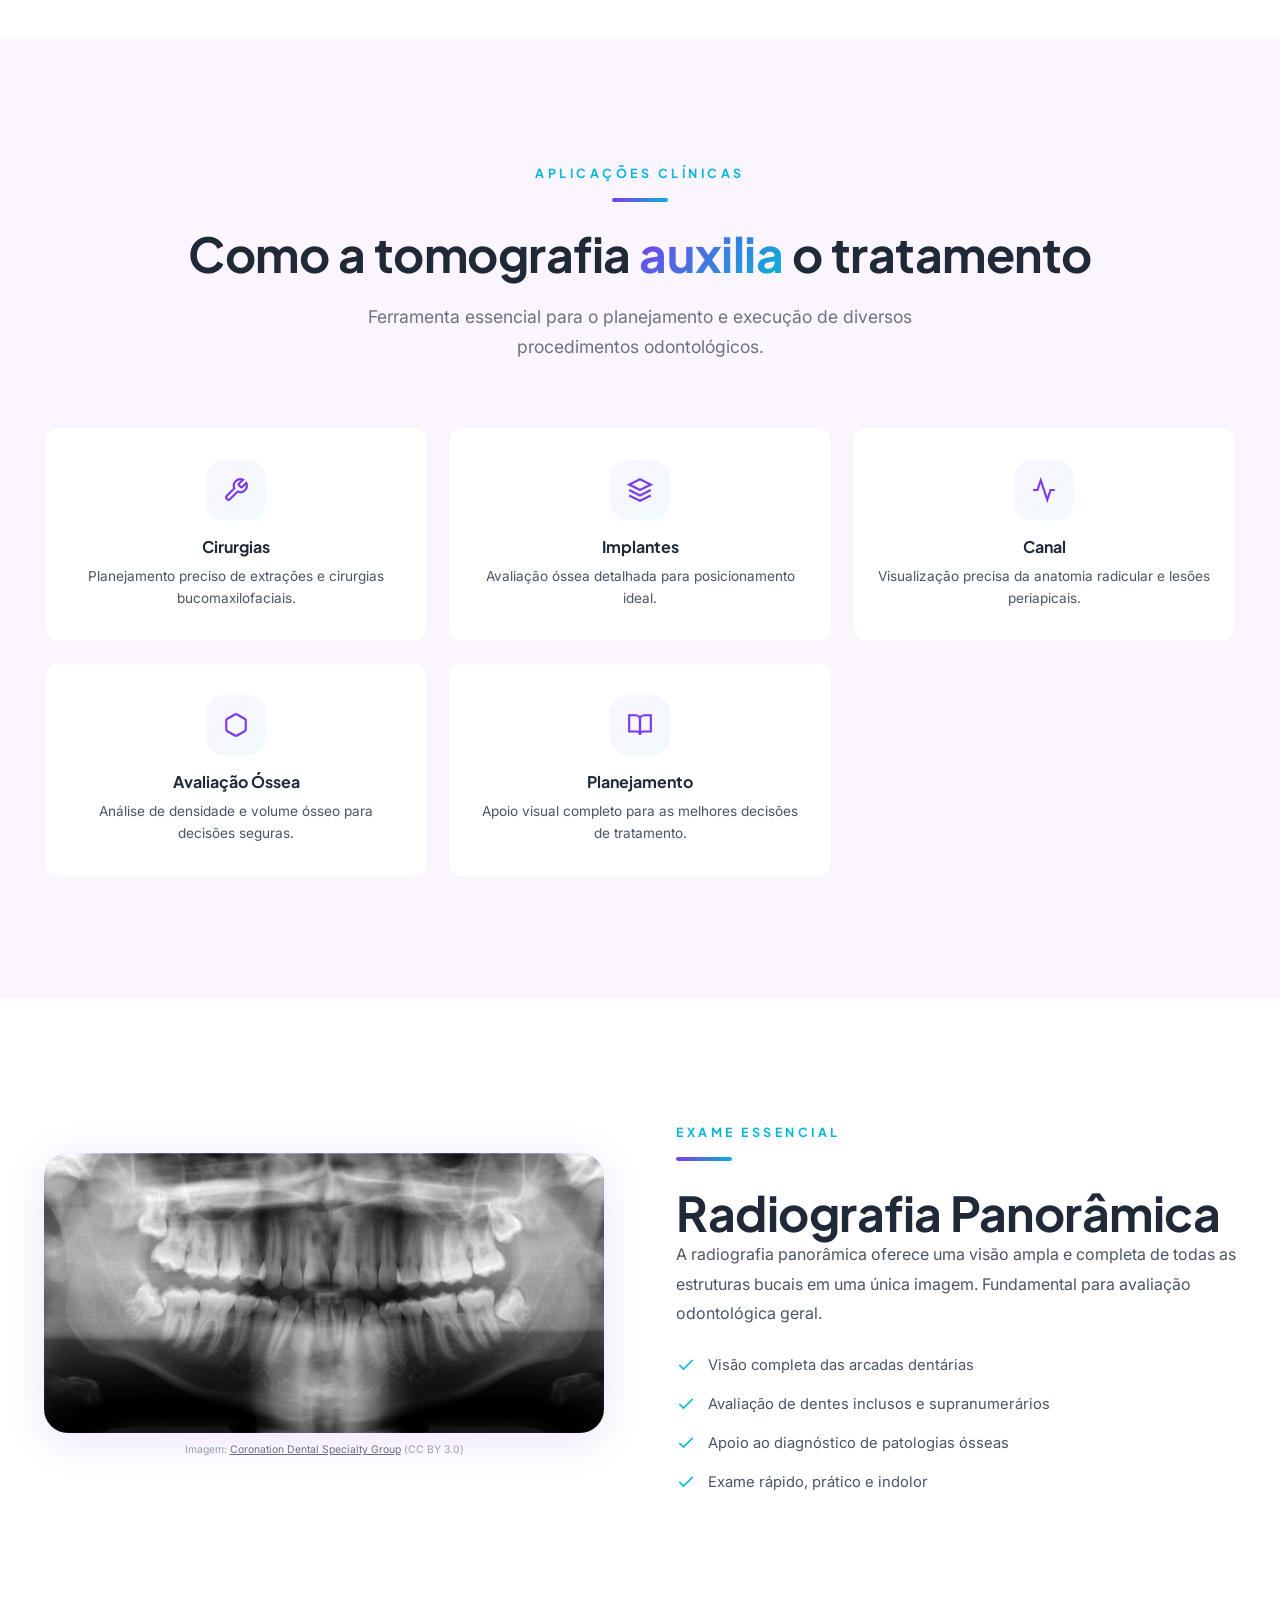
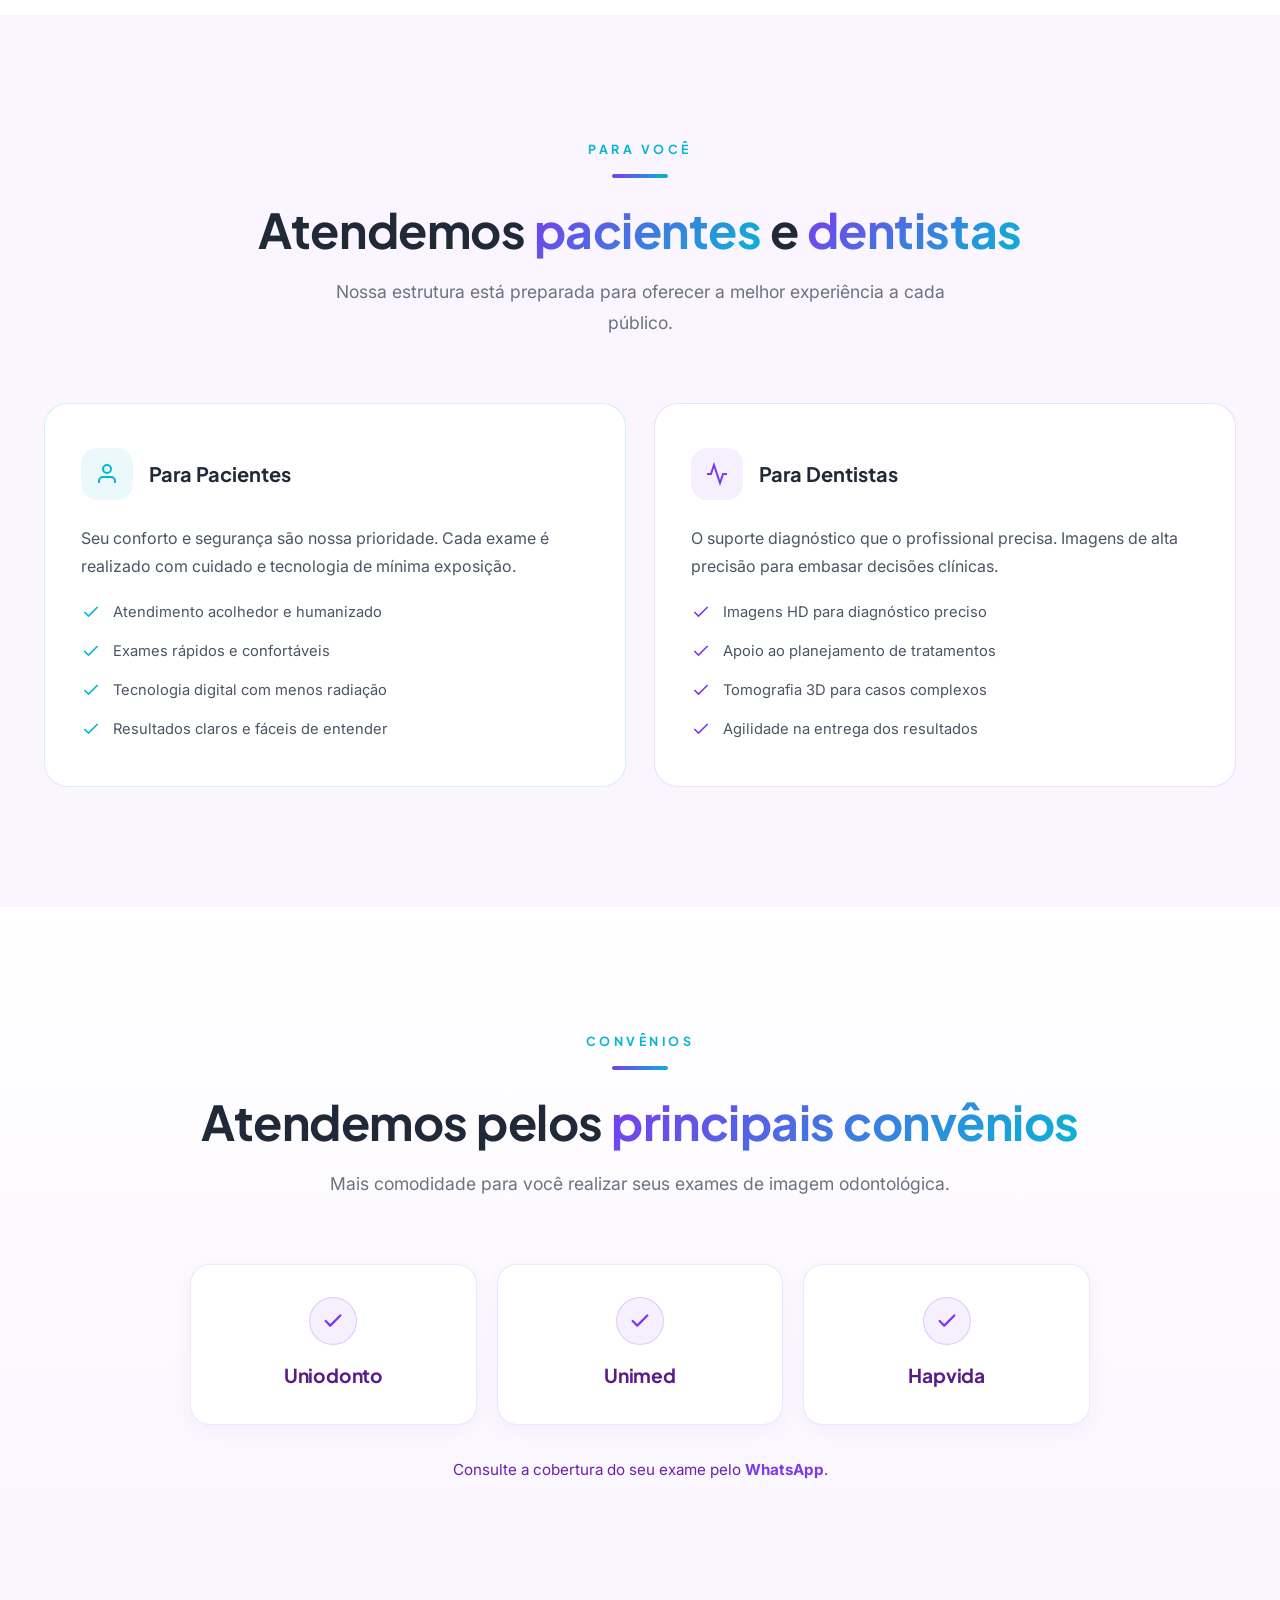
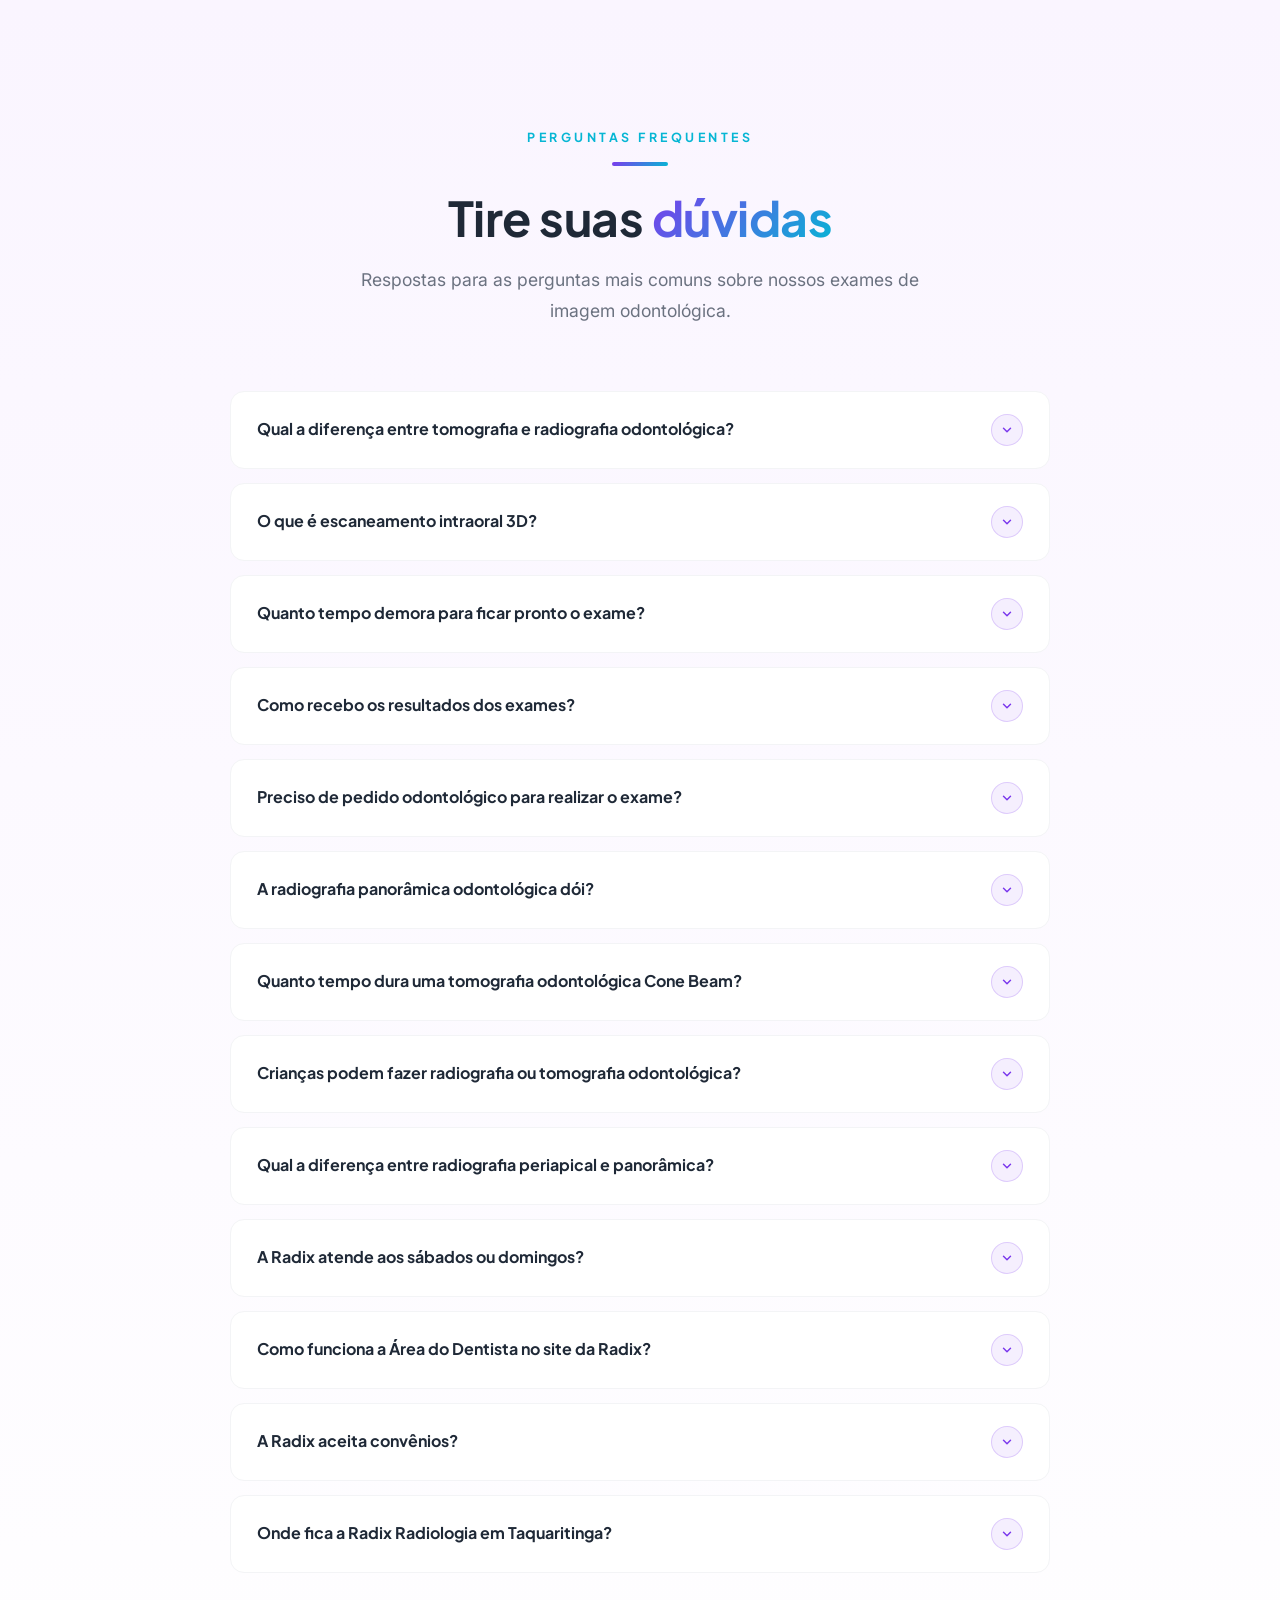
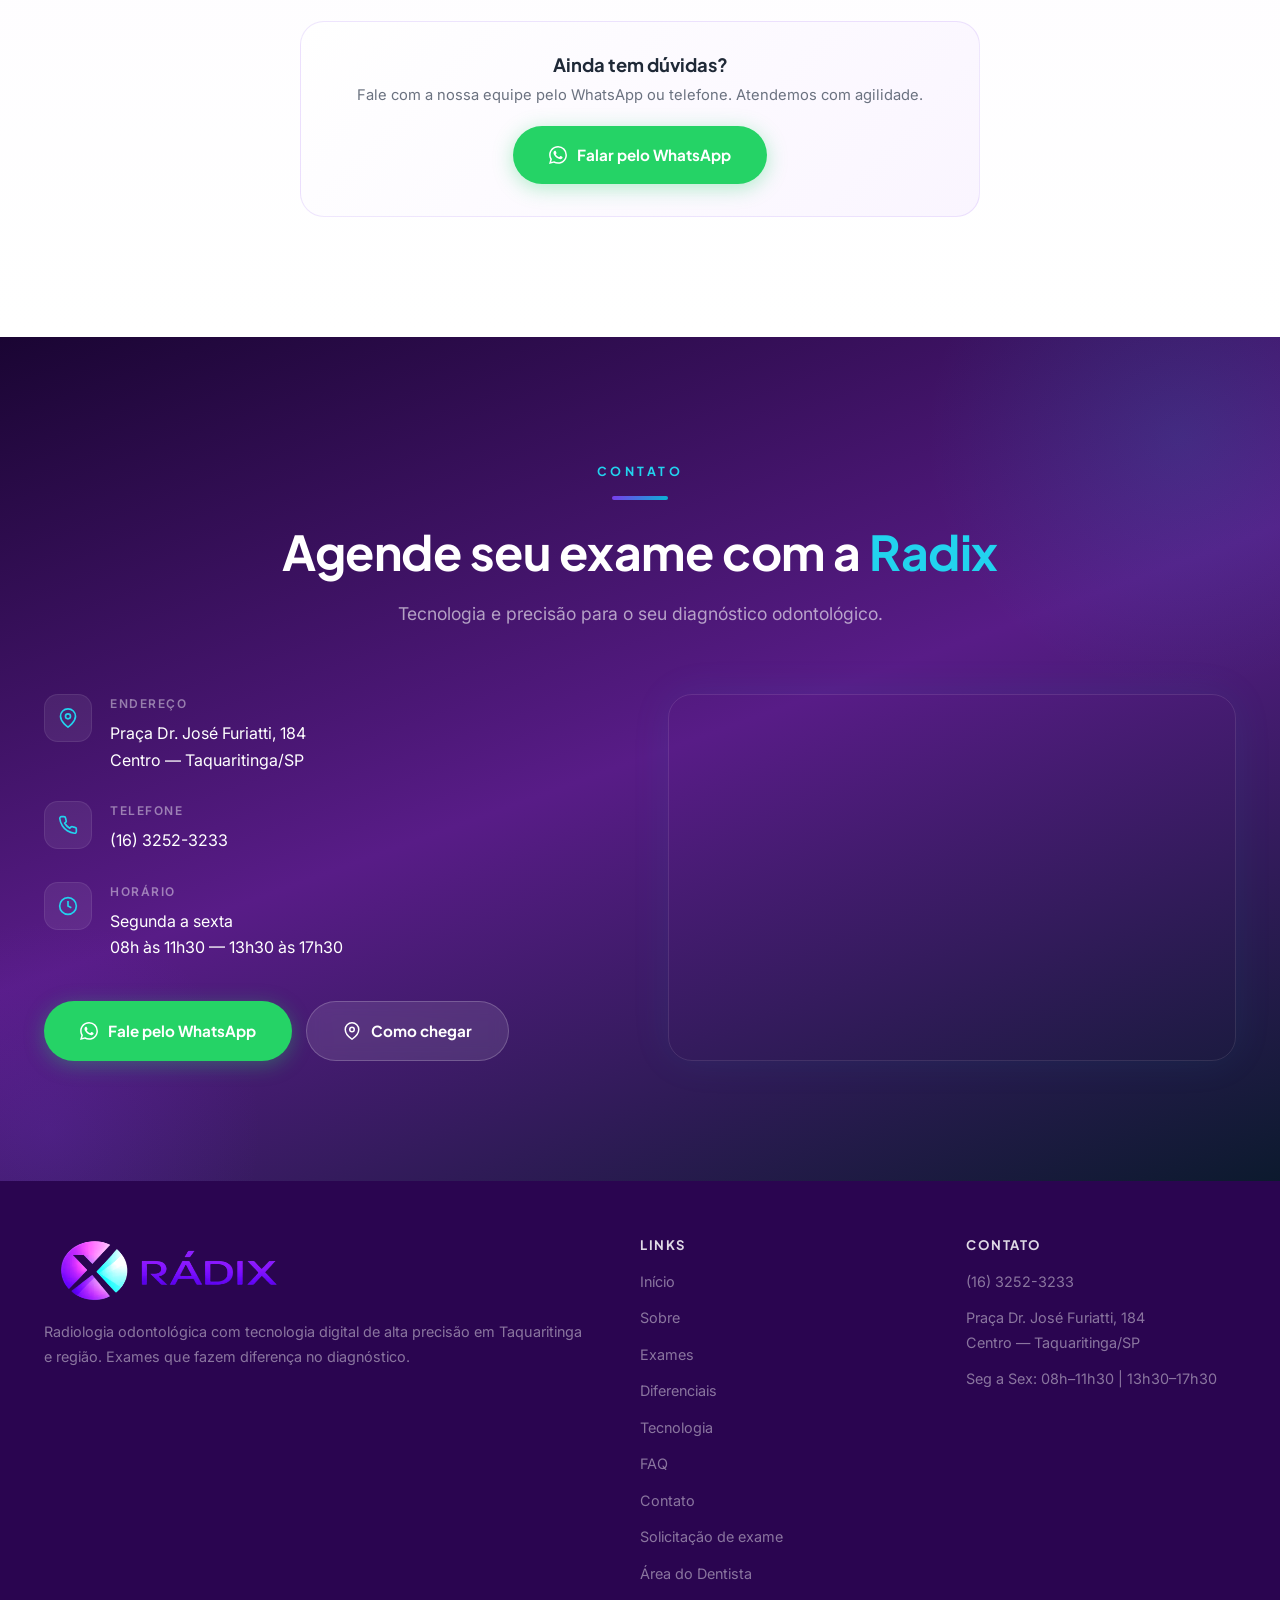
==== commit 3bbff6f8: "feat: migração de imagens para WebP com otimização de tamanho - Converte todas as imagens PNG e JPG " ====
--- a/index.html
+++ b/index.html
@@ -28,7 +28,7 @@
     <meta property="og:locale" content="pt_BR">
     <meta property="og:url" content="https://radixradiologia.com.br/">
     <meta property="og:site_name" content="Radix Radiologia Odontol&oacute;gica">
-    <meta property="og:image" content="https://radixradiologia.com.br/assets/img/logo.jpg">
+    <meta property="og:image" content="https://radixradiologia.com.br/assets/img/logo.webp">
     <meta property="og:image:width" content="1200">
     <meta property="og:image:height" content="630">
     <meta property="og:image:alt" content="Radix Radiologia Odontol&oacute;gica - Tecnologia e precis&atilde;o em Taquaritinga SP">
@@ -37,13 +37,13 @@
     <meta name="twitter:card" content="summary_large_image">
     <meta name="twitter:title" content="Radix Radiologia Odontol&oacute;gica | Taquaritinga SP">
     <meta name="twitter:description" content="Radiografia digital, tomografia e escaneamento intraoral 3D com tecnologia de ponta.">
-    <meta name="twitter:image" content="https://radixradiologia.com.br/assets/img/logo.jpg">
+    <meta name="twitter:image" content="https://radixradiologia.com.br/assets/img/logo.webp">
 
     <!-- Favicon -->
-    <link rel="icon" type="image/png" sizes="48x48" href="assets/img/favicon-48.png">
-    <link rel="icon" type="image/png" sizes="96x96" href="assets/img/favicon-96.png">
-    <link rel="icon" type="image/png" sizes="192x192" href="assets/img/favicon-192.png">
-    <link rel="apple-touch-icon" sizes="180x180" href="assets/img/apple-touch-icon.png">
+    <link rel="icon" type="image/webp" sizes="48x48" href="assets/img/favicon-48.webp">
+    <link rel="icon" type="image/webp" sizes="96x96" href="assets/img/favicon-96.webp">
+    <link rel="icon" type="image/webp" sizes="192x192" href="assets/img/favicon-192.webp">
+    <link rel="apple-touch-icon" sizes="180x180" href="assets/img/apple-touch-icon.webp">
 
     <!-- PWA / App -->
     <link rel="manifest" href="manifest.json">
@@ -75,7 +75,7 @@
 <!-- HEADER -->
 <header class="header" id="header">
     <div class="container header-inner">
-        <a href="#inicio" aria-label="Radix Radiologia Odontol&oacute;gica - P&aacute;gina inicial"><img src="assets/img/logo.jpg" alt="Logo Radix Radiologia Odontol&oacute;gica" class="header-logo" width="240" height="56" fetchpriority="high"></a>
+        <a href="#inicio" aria-label="Radix Radiologia Odontol&oacute;gica - P&aacute;gina inicial"><img src="assets/img/logo.webp" alt="Logo Radix Radiologia Odontol&oacute;gica" class="header-logo" width="240" height="56" fetchpriority="high"></a>
         <nav class="nav">
             <a href="#inicio">In&iacute;cio</a>
             <a href="#sobre">Sobre</a>
@@ -216,7 +216,7 @@
                 </div>
             </div>
             <div class="sobre-img anim anim-right">
-                <img src="assets/img/local.jpg" alt="Fachada da cl&iacute;nica Radix Radiologia Odontol&oacute;gica em Taquaritinga SP" loading="lazy">
+                <img src="assets/img/local.webp" alt="Fachada da cl&iacute;nica Radix Radiologia Odontol&oacute;gica em Taquaritinga SP" loading="lazy">
             </div>
         </div>
     </div>
@@ -234,7 +234,7 @@
         <!-- 1. RADIOGRAFIA PANORÂMICA -->
         <div class="exam-detail anim">
             <div class="exam-detail-img">
-                <img src="assets/img/radiografia-panoramica.jpg" alt="Radiografia panor&acirc;mica odontol&oacute;gica digital realizada na Radix Radiologia em Taquaritinga SP" loading="lazy">
+                <img src="assets/img/radiografia-panoramica.webp" alt="Radiografia panor&acirc;mica odontol&oacute;gica digital realizada na Radix Radiologia em Taquaritinga SP" loading="lazy">
             </div>
             <div class="exam-detail-content">
                 <span class="exam-tag">Exame extraoral</span>
@@ -258,7 +258,7 @@
         <!-- 2. PERIAPICAL BOCA TODA -->
         <div class="exam-detail reverse anim">
             <div class="exam-detail-img">
-                <img src="assets/img/periapical.jpg" alt="Levantamento periapical completo com 14 radiografias intraorais digitais boca toda - Radix Taquaritinga" loading="lazy">
+                <img src="assets/img/periapical.webp" alt="Levantamento periapical completo com 14 radiografias intraorais digitais boca toda - Radix Taquaritinga" loading="lazy">
             </div>
             <div class="exam-detail-content">
                 <span class="exam-tag">Exame intraoral</span>
@@ -290,8 +290,8 @@
         <!-- 3. TOMOGRAFIA CONE BEAM -->
         <div class="exam-detail anim">
             <div class="exam-detail-imgs">
-                <img src="assets/img/tomografia.jpg" alt="Tom&oacute;grafo computadorizado Cone Beam Orthophos SL 3D Dentsply Sirona usado para tomografia odontol&oacute;gica em Taquaritinga" loading="lazy">
-                <img src="assets/img/tomografia-resultados.jpg" alt="Imagem tridimensional 3D de tomografia computadorizada Cone Beam mostrando estruturas maxilofaciais detalhadas" loading="lazy">
+                <img src="assets/img/tomografia.webp" alt="Tom&oacute;grafo computadorizado Cone Beam Orthophos SL 3D Dentsply Sirona usado para tomografia odontol&oacute;gica em Taquaritinga" loading="lazy">
+                <img src="assets/img/tomografia-resultados.webp" alt="Imagem tridimensional 3D de tomografia computadorizada Cone Beam mostrando estruturas maxilofaciais detalhadas" loading="lazy">
             </div>
             <div class="exam-detail-content">
                 <span class="exam-tag">Tecnologia Dentsply Sirona</span>
@@ -348,7 +348,7 @@
         <!-- 4. ESCANEAMENTO INTRAORAL -->
         <div class="exam-detail reverse anim">
             <div class="exam-detail-img">
-                <img src="assets/img/intraoral.jpg" alt="Escaneamento intraoral 3D digital realizado com scanner odontol&oacute;gico de alta precis&atilde;o - Radix Radiologia Taquaritinga" loading="lazy">
+                <img src="assets/img/intraoral.webp" alt="Escaneamento intraoral 3D digital realizado com scanner odontol&oacute;gico de alta precis&atilde;o - Radix Radiologia Taquaritinga" loading="lazy">
             </div>
             <div class="exam-detail-content">
                 <span class="exam-tag">Tecnologia 3D digital</span>
@@ -543,9 +543,9 @@
         <div class="pan-grid">
             <div class="anim anim-scale">
                 <div class="pan-visual">
-                    <img src="assets/img/panoramica.jpg" alt="Exemplo de radiografia panor&acirc;mica odontol&oacute;gica mostrando vis&atilde;o completa das arcadas dent&aacute;rias" loading="lazy">
-                </div>
-                <p class="pan-credit">Imagem: <a href="https://commons.wikimedia.org/wiki/File:Basic_panoramic_radiograph.jpg" target="_blank" rel="noopener">Coronation Dental Specialty Group</a> (CC BY 3.0)</p>
+                    <img src="assets/img/panoramica.webp" alt="Exemplo de radiografia panor&acirc;mica odontol&oacute;gica mostrando vis&atilde;o completa das arcadas dent&aacute;rias" loading="lazy">
+                </div>
+                <p class="pan-credit">Imagem: <a href="https://commons.wikimedia.org/wiki/File:Basic_panoramic_radiograph.webp" target="_blank" rel="noopener">Coronation Dental Specialty Group</a> (CC BY 3.0)</p>
             </div>
             <div class="pan-text anim anim-right">
                 <span class="section-label">Exame essencial</span>
@@ -829,7 +829,7 @@
     <div class="container">
         <div class="ft-inner">
             <div class="ft-brand">
-                <img src="assets/img/logo.jpg" alt="Radix Radiologia Odontol&oacute;gica - Taquaritinga SP" class="ft-logo" width="240" height="64" loading="lazy">
+                <img src="assets/img/logo.webp" alt="Radix Radiologia Odontol&oacute;gica - Taquaritinga SP" class="ft-logo" width="240" height="64" loading="lazy">
                 <p>Radiologia odontol&oacute;gica com tecnologia digital de alta precis&atilde;o em Taquaritinga e regi&atilde;o. Exames que fazem diferen&ccedil;a no diagn&oacute;stico.</p>
             </div>
             <div>
@@ -956,8 +956,8 @@
   "description": "Cl\u00ednica de radiologia odontol\u00f3gica com tecnologia digital de alta precis\u00e3o em Taquaritinga SP. Radiografia digital, tomografia computadorizada, escaneamento intraoral 3D e documenta\u00e7\u00e3o ortod\u00f4ntica.",
   "url": "https://radixradiologia.com.br/",
   "telephone": "+55-16-3252-3233",
-  "image": "https://radixradiologia.com.br/assets/img/logo.jpg",
-  "logo": "https://radixradiologia.com.br/assets/img/logo.jpg",
+  "image": "https://radixradiologia.com.br/assets/img/logo.webp",
+  "logo": "https://radixradiologia.com.br/assets/img/logo.webp",
   "priceRange": "$$",
   "currenciesAccepted": "BRL",
   "paymentAccepted": "Dinheiro, Cart\u00e3o de Cr\u00e9dito, Cart\u00e3o de D\u00e9bito, PIX",
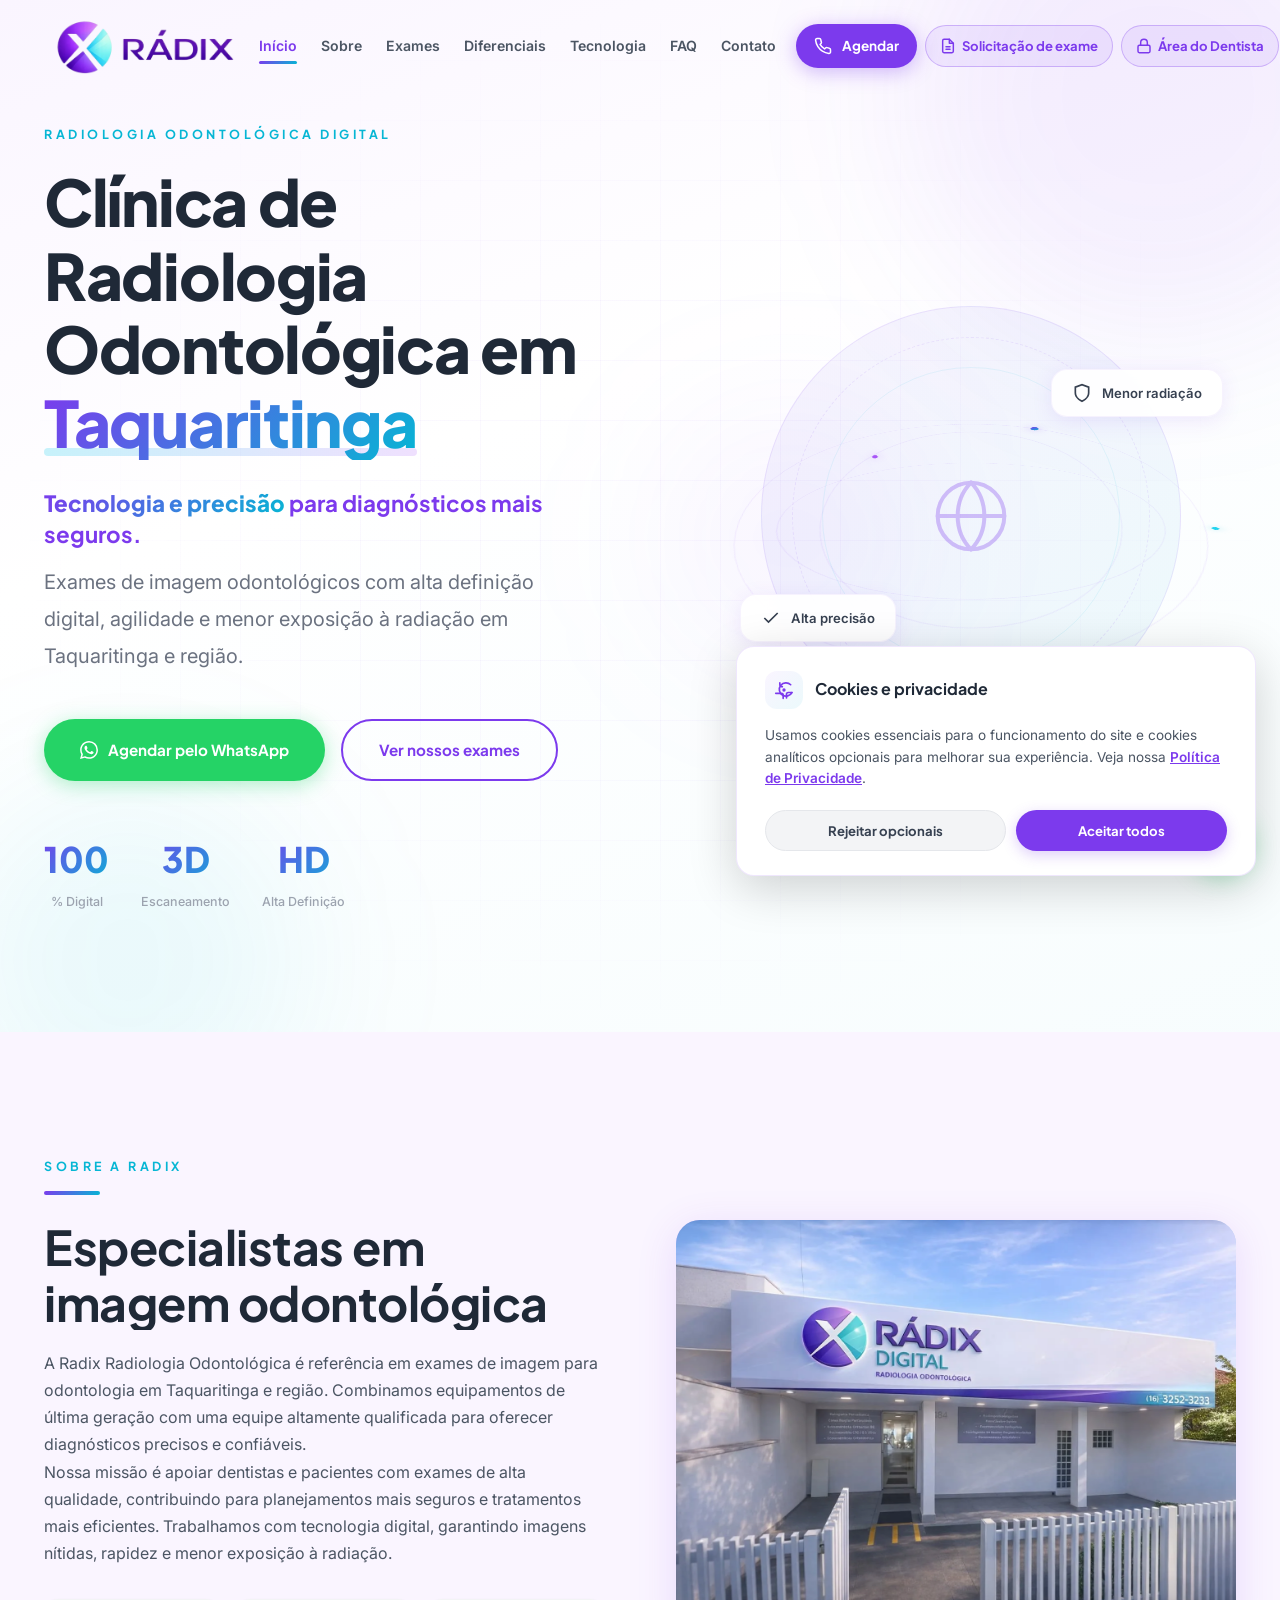
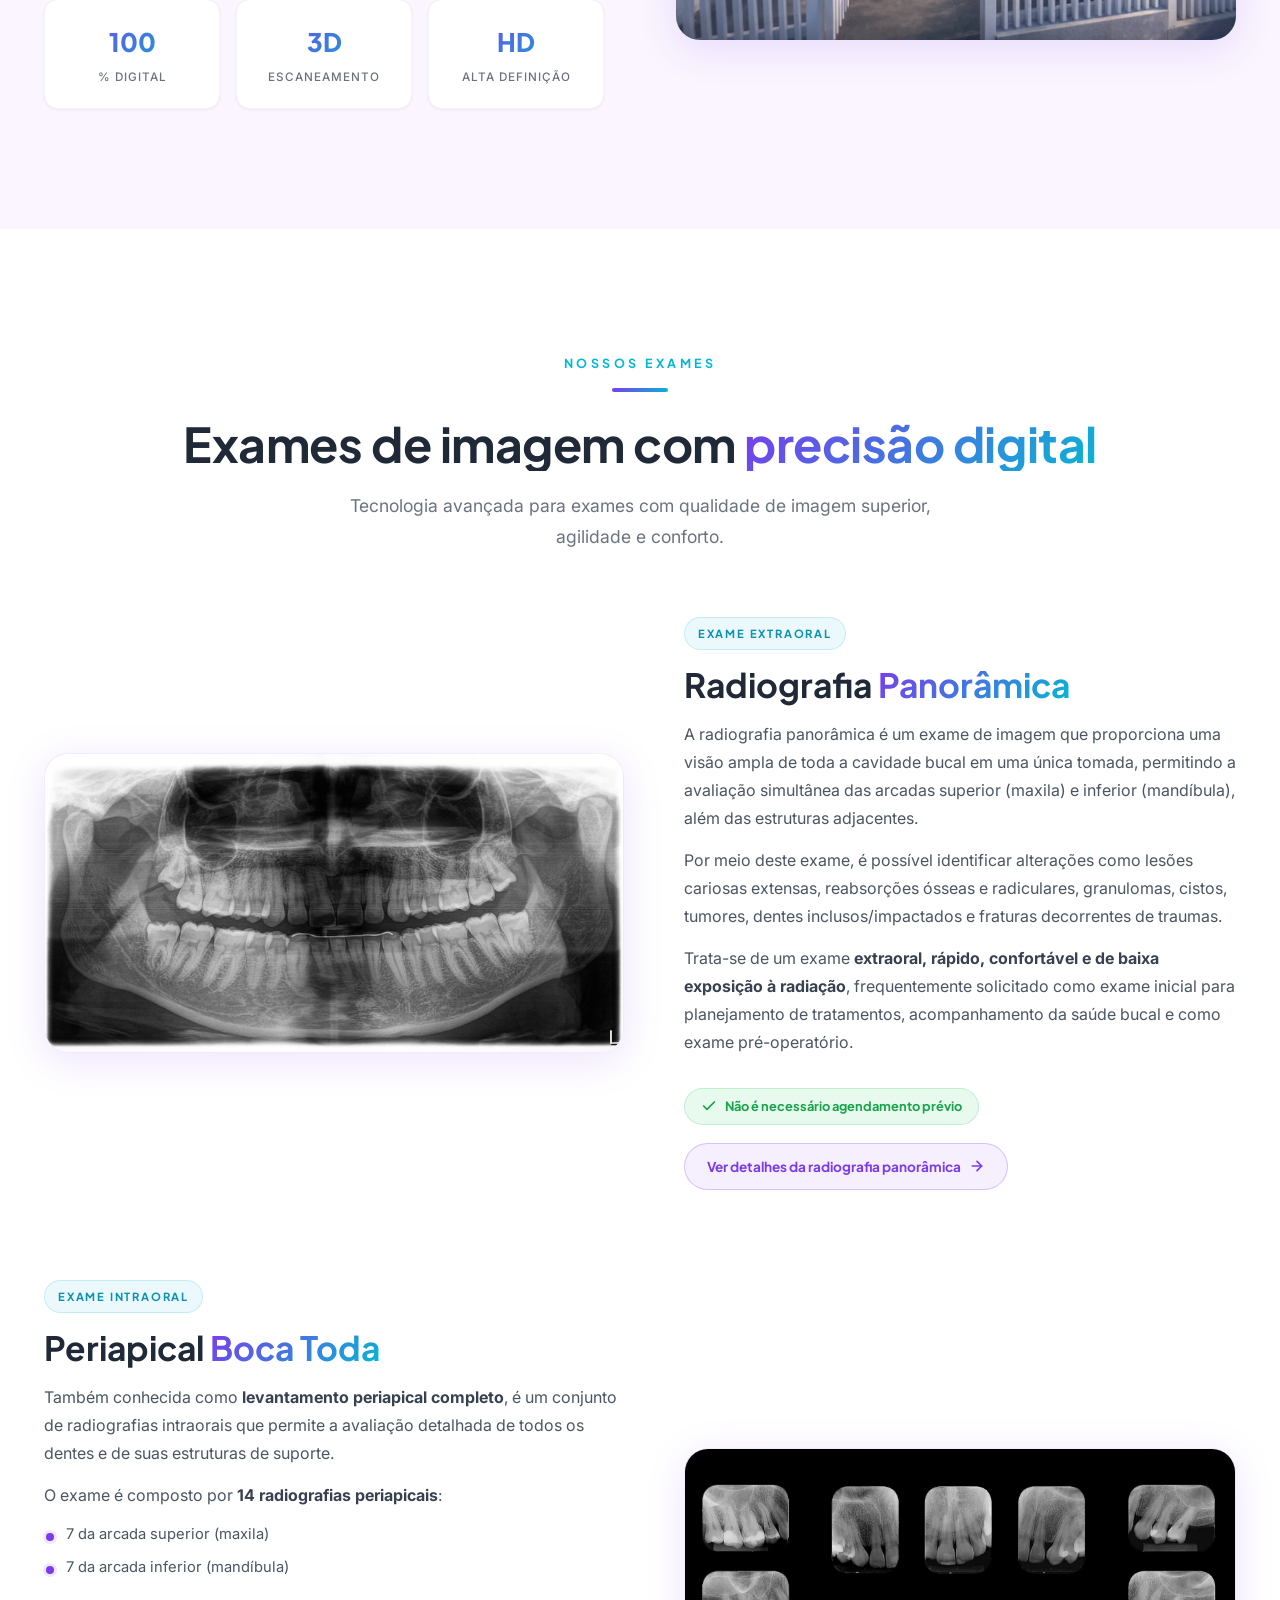
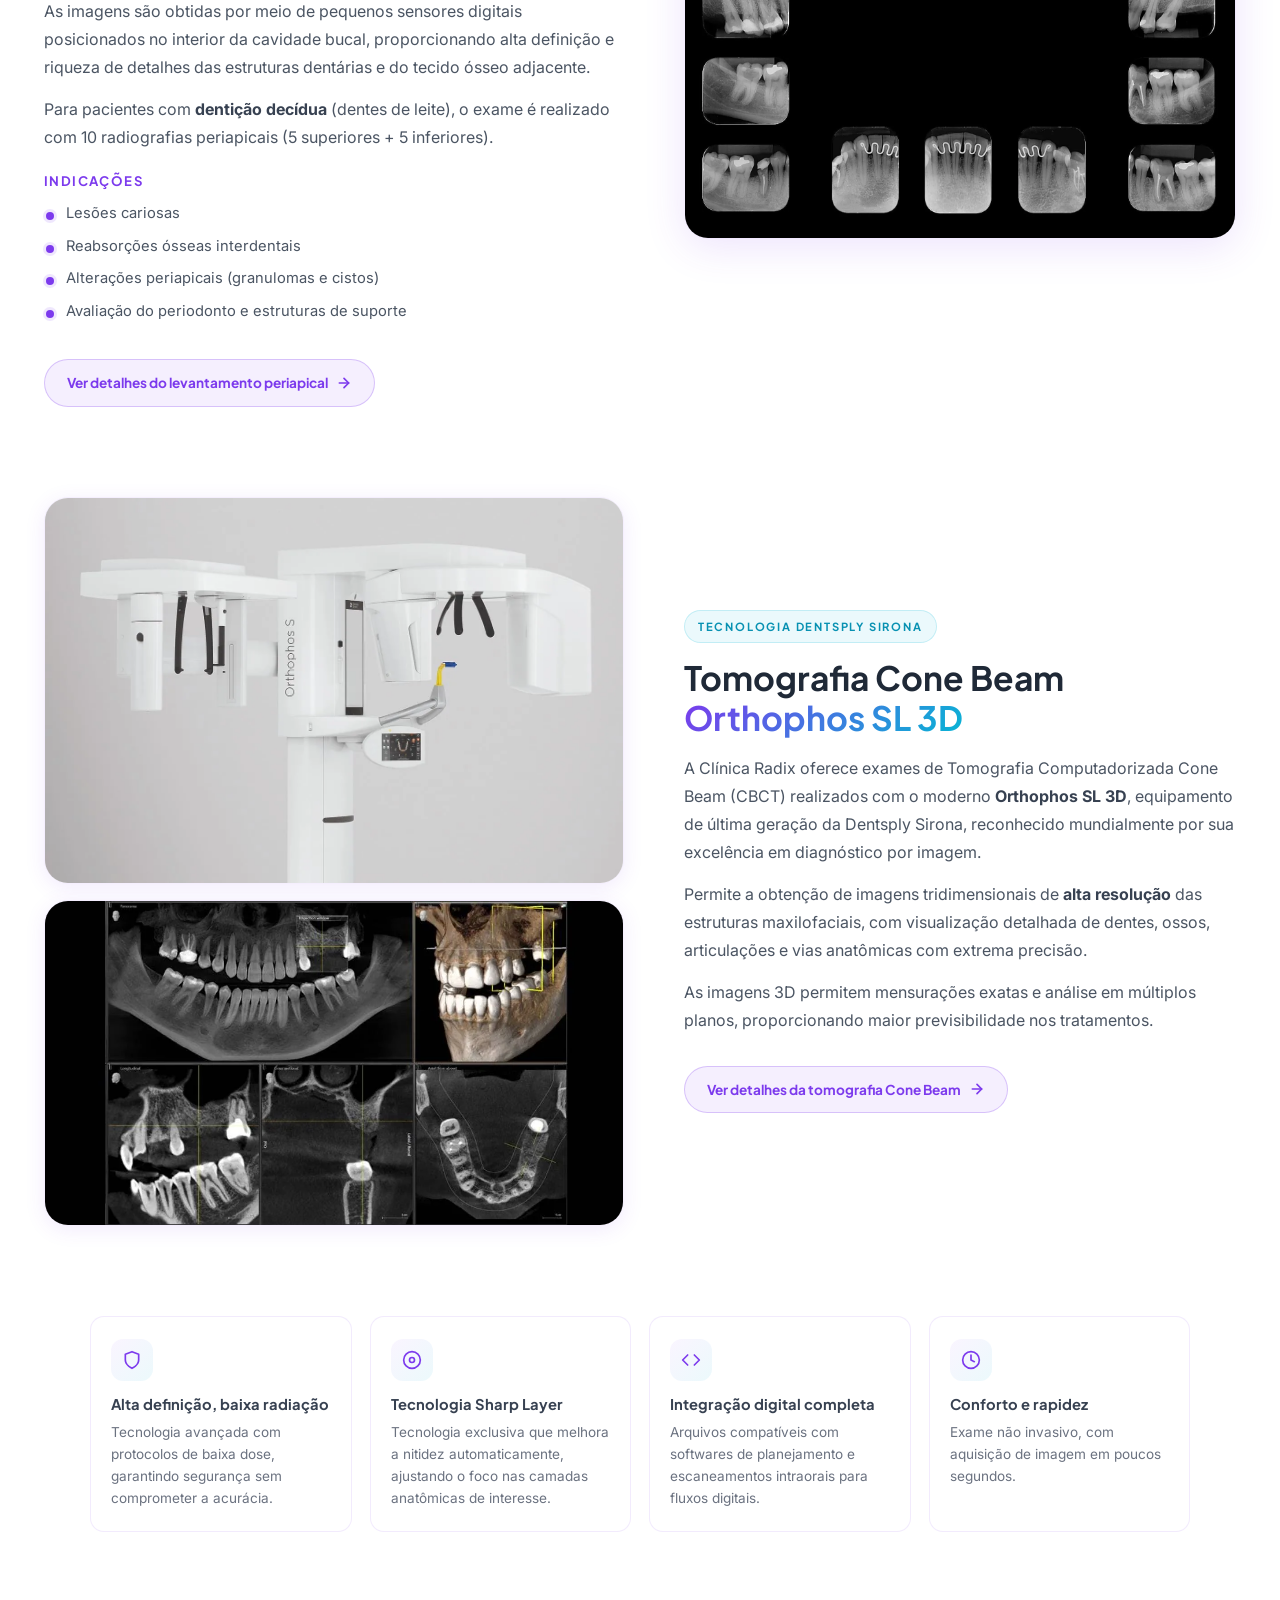
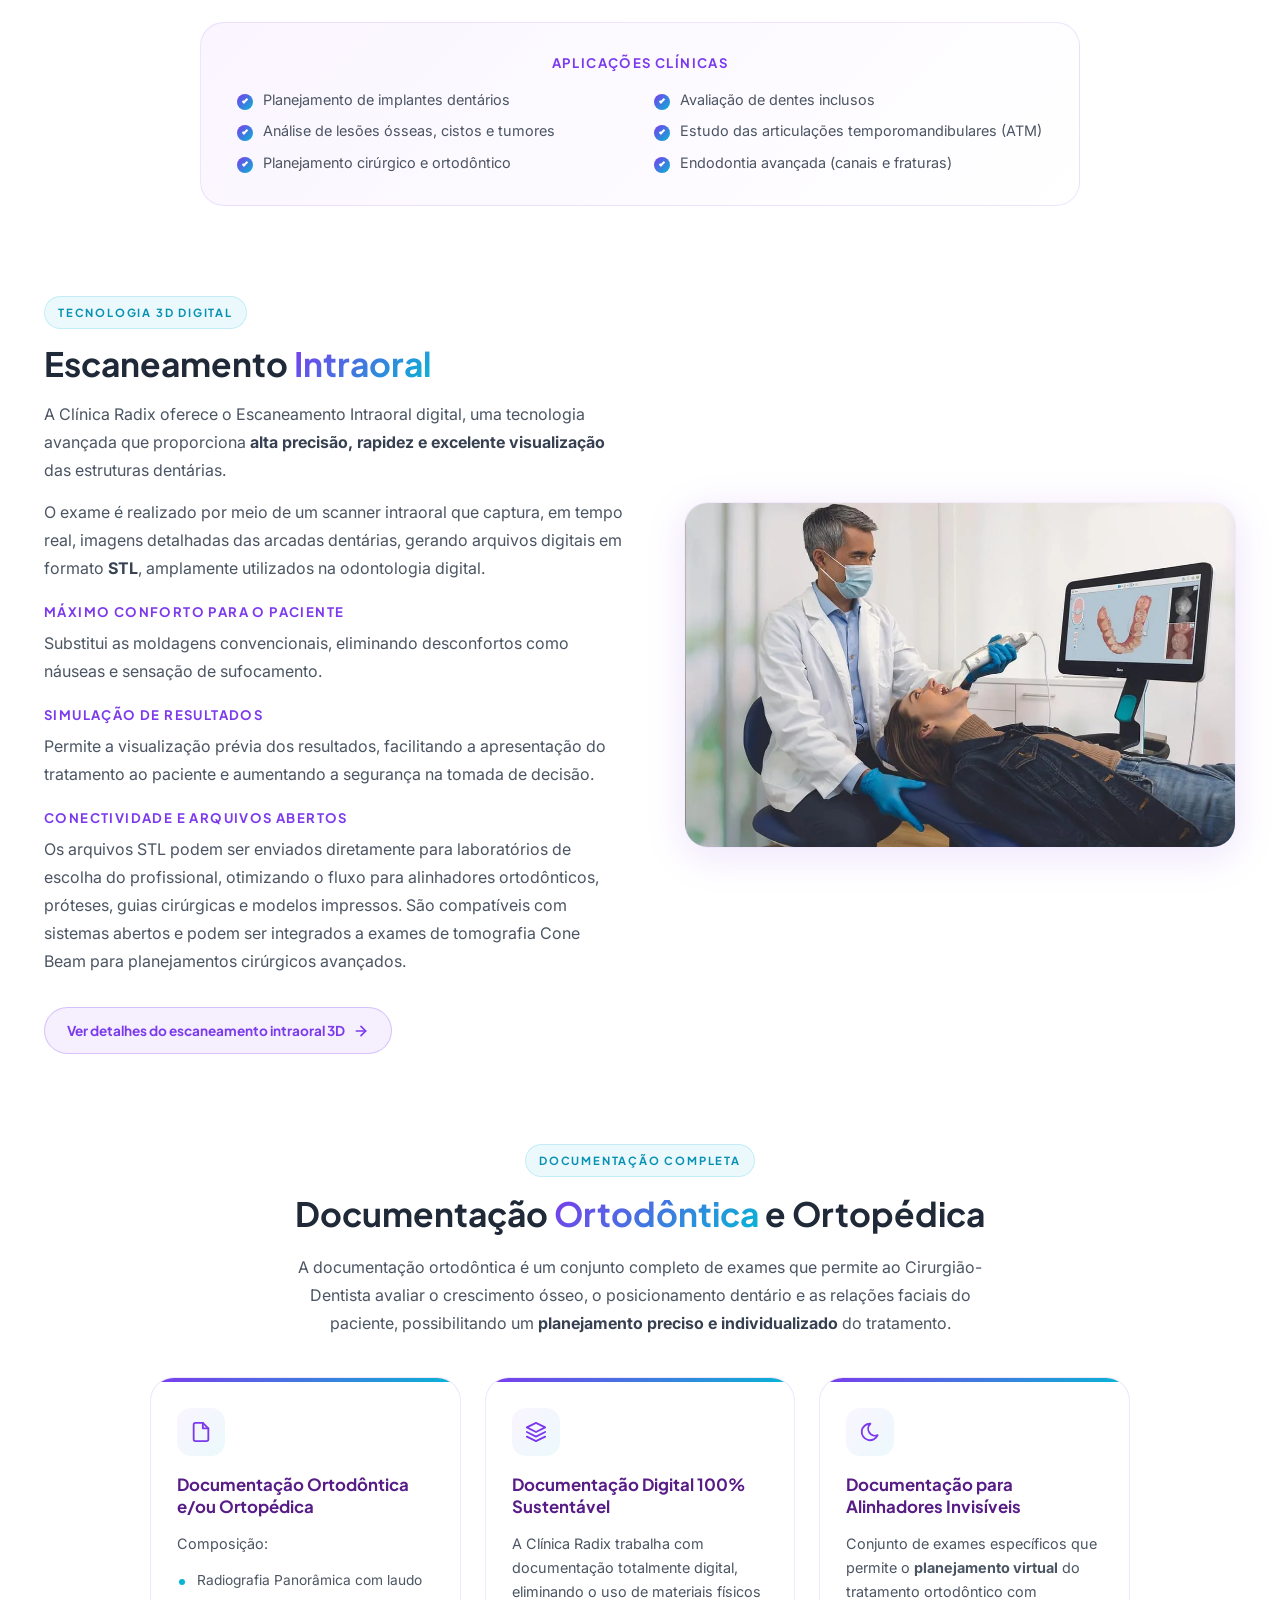
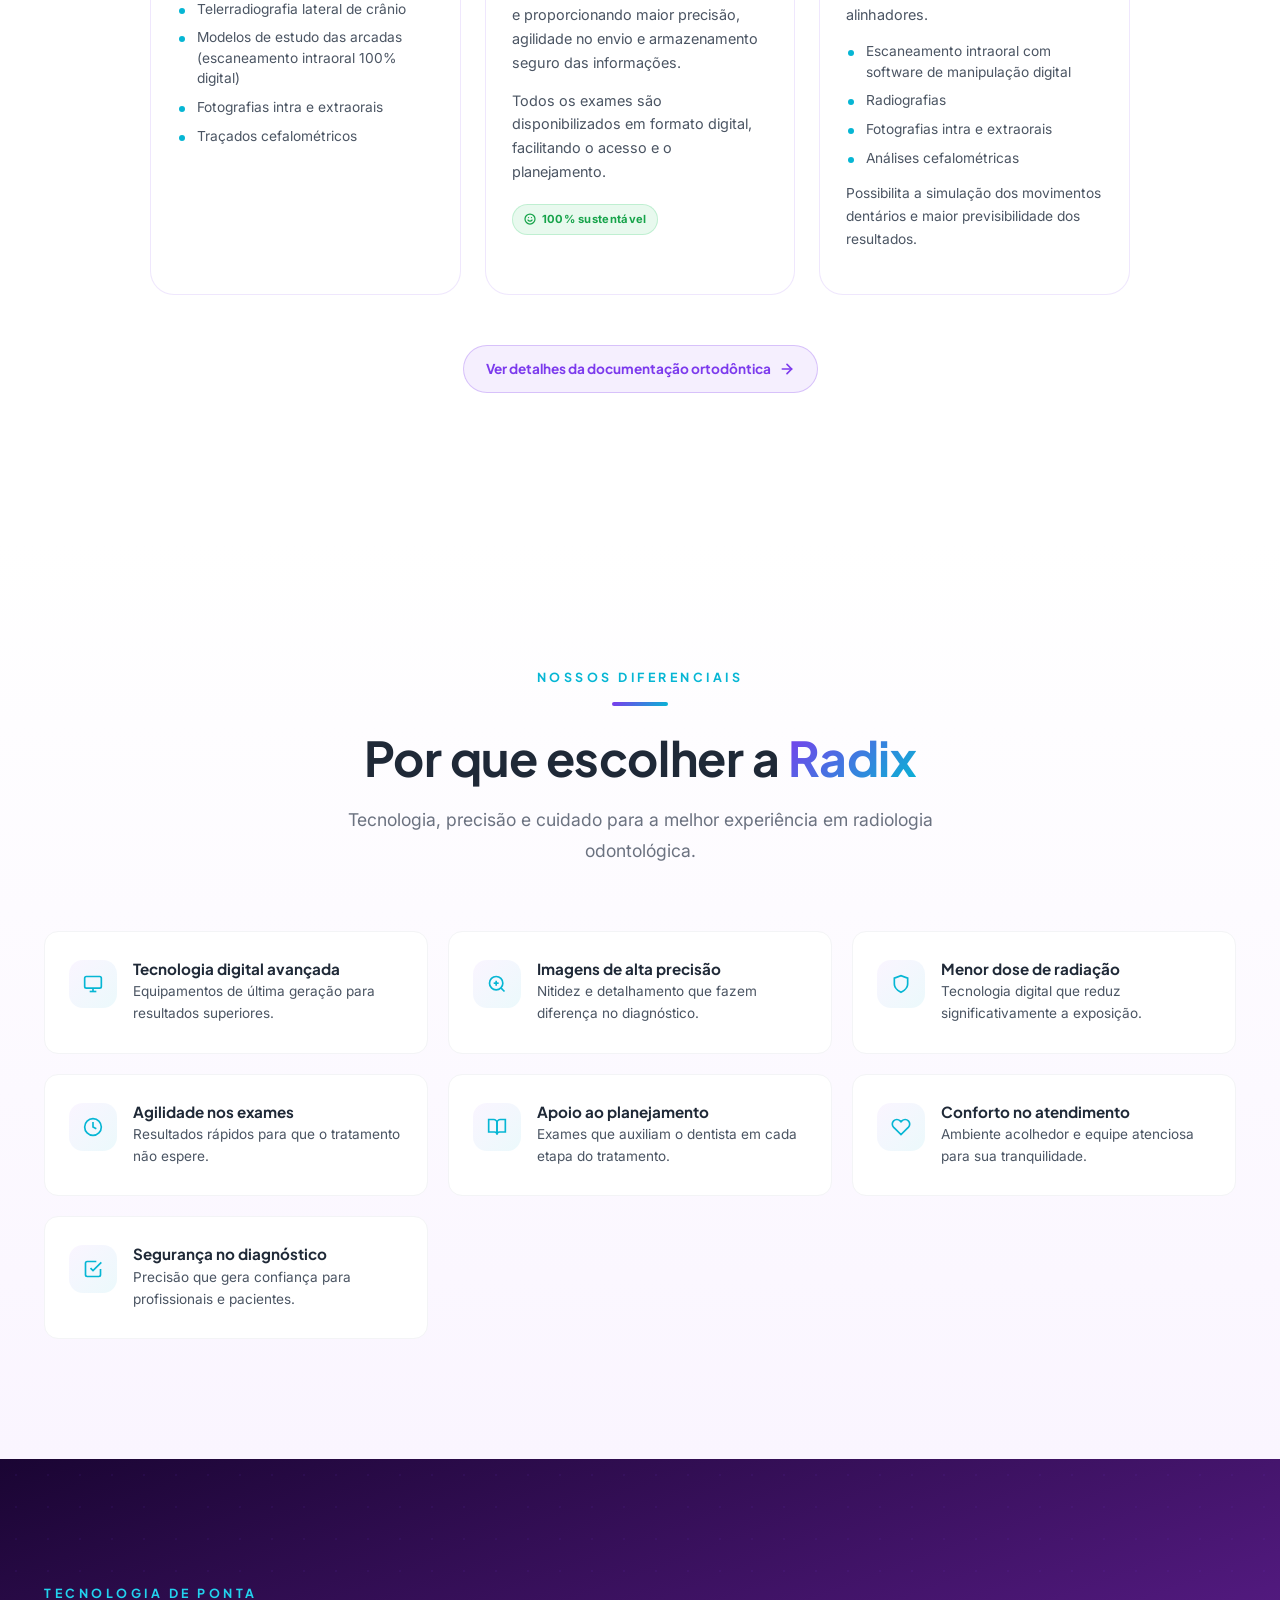
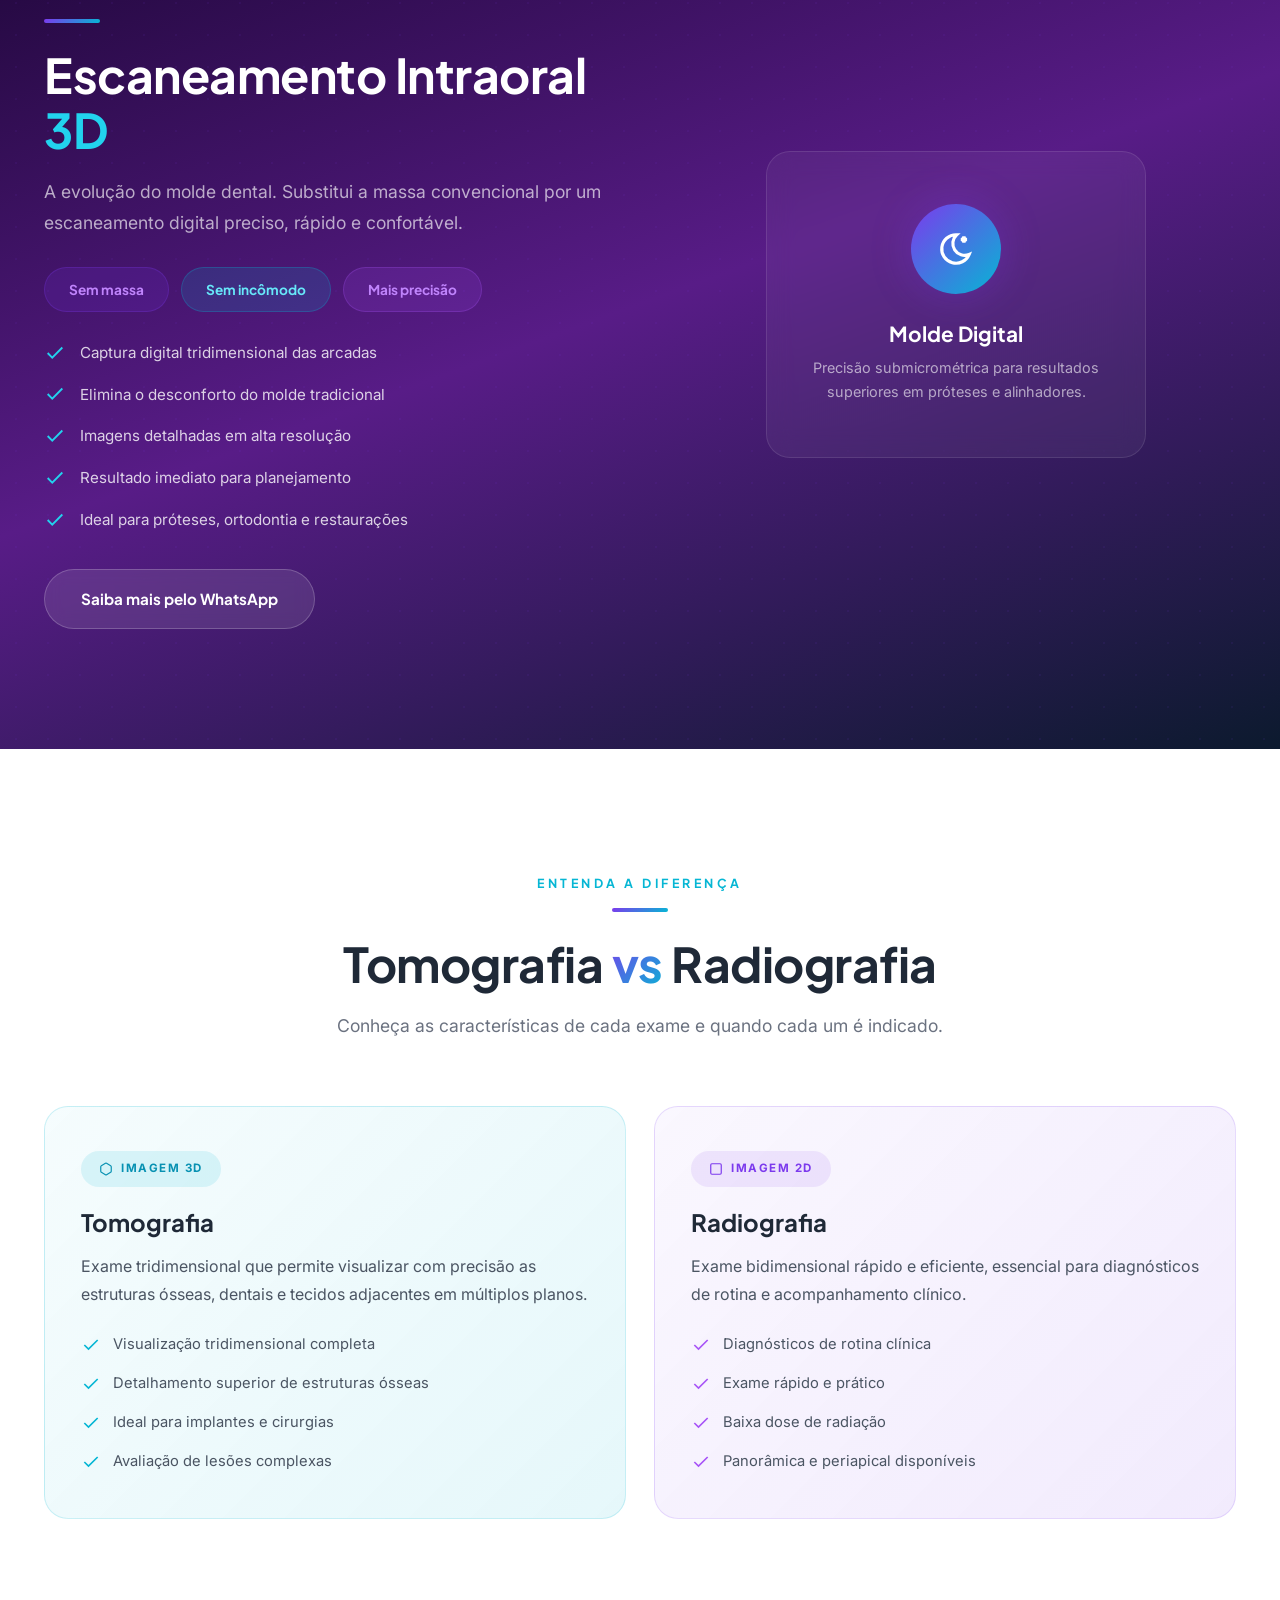
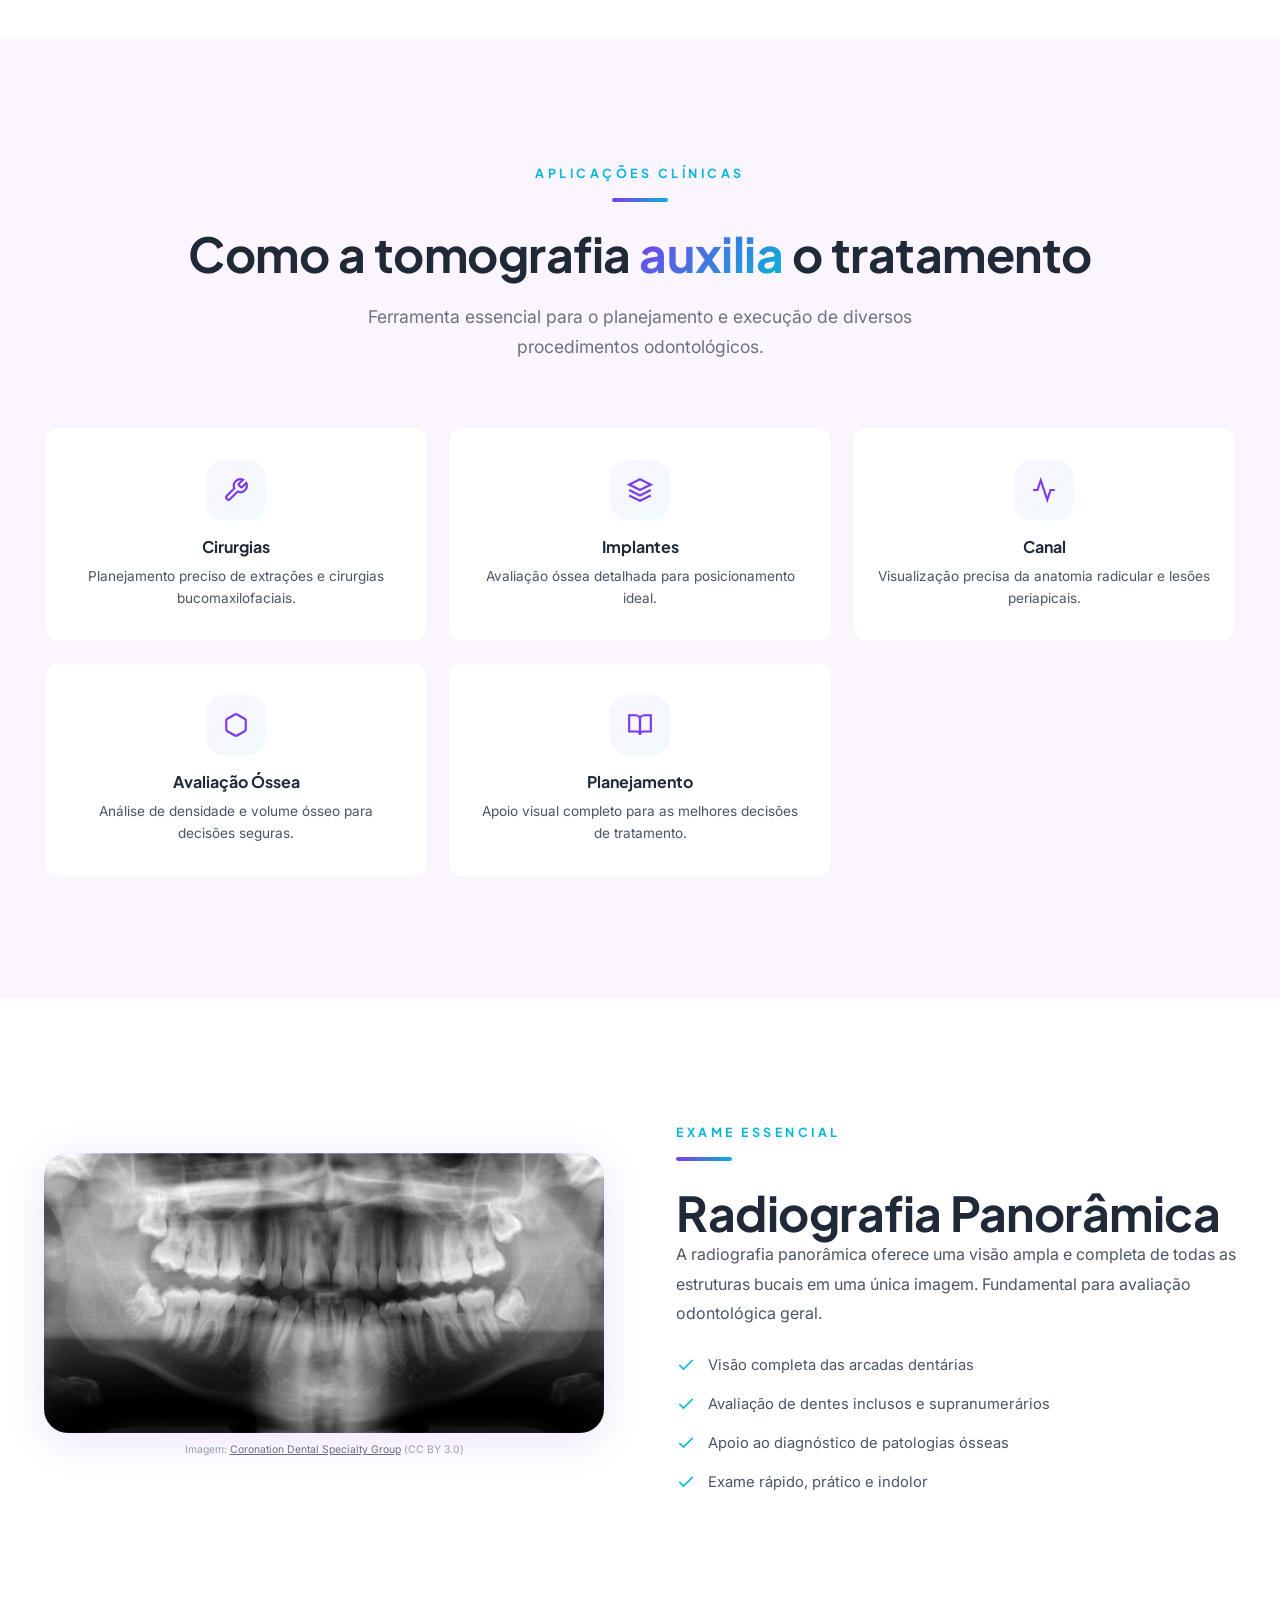
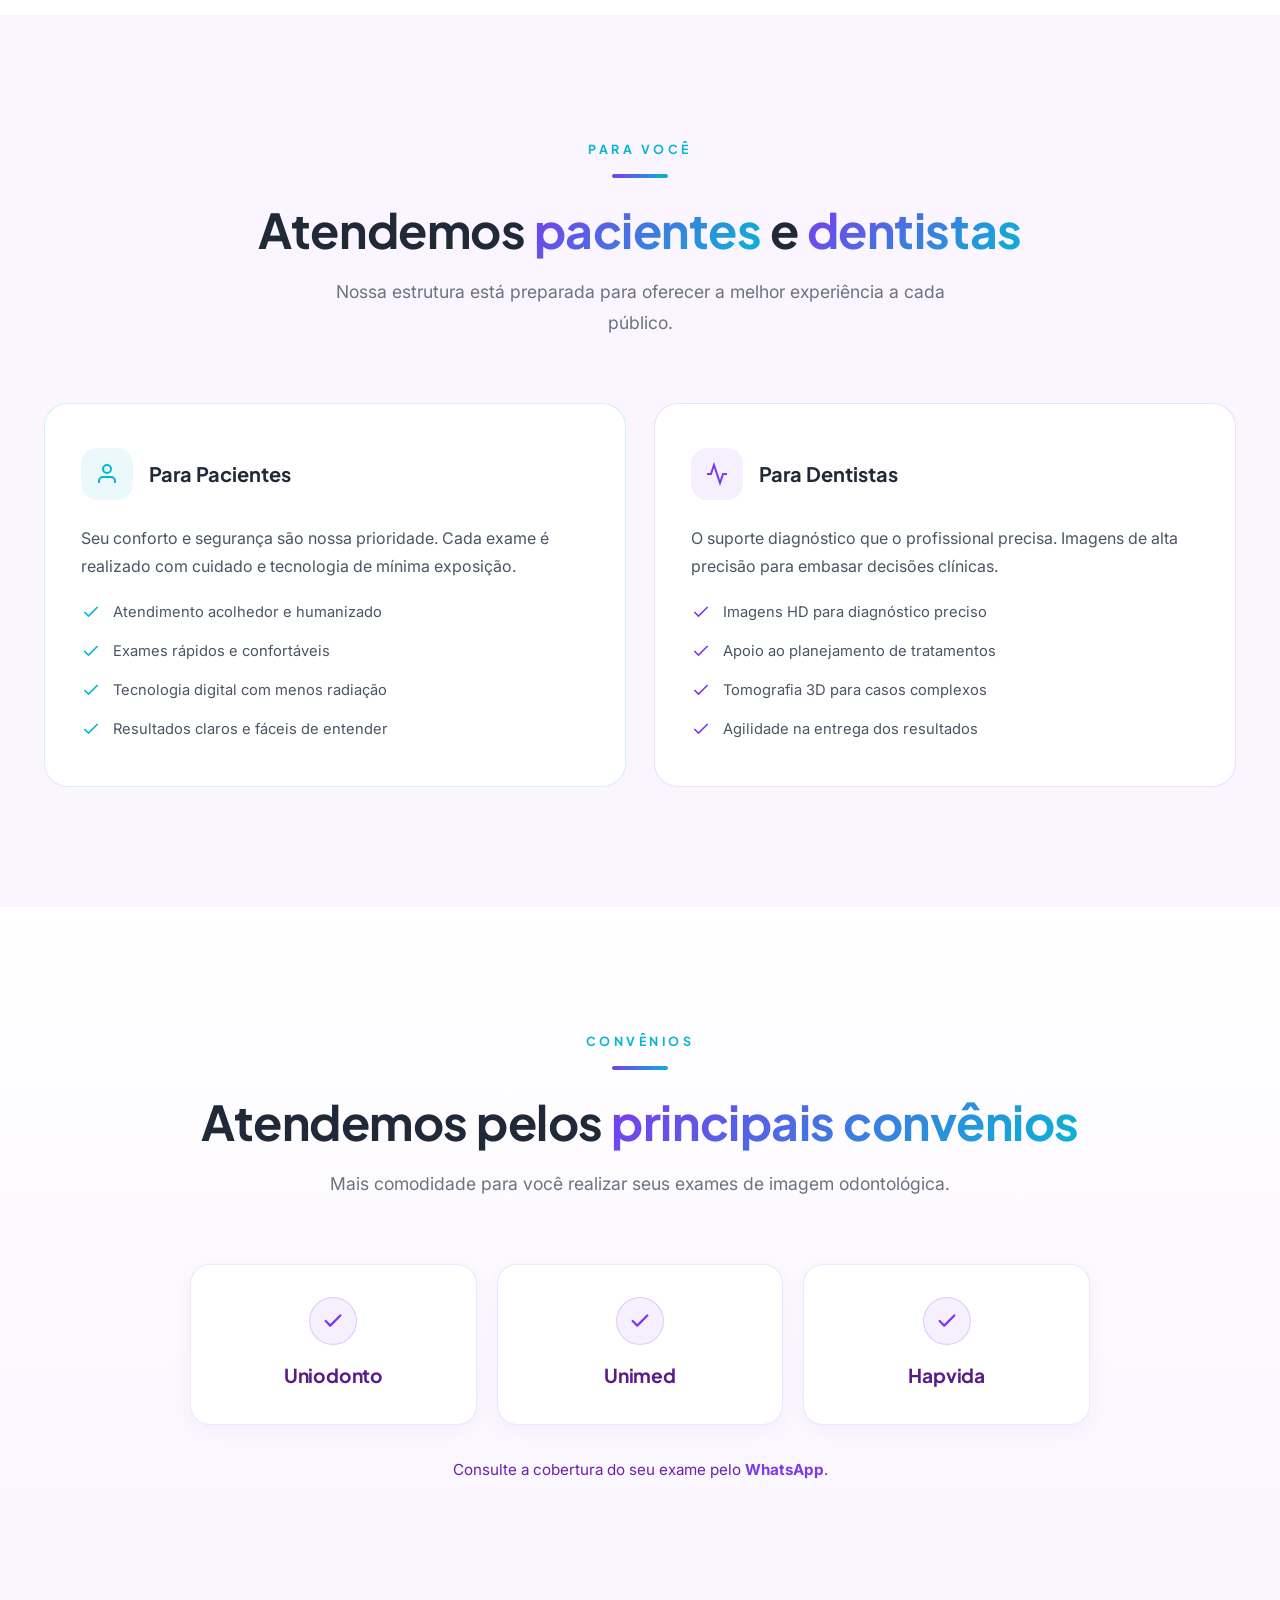
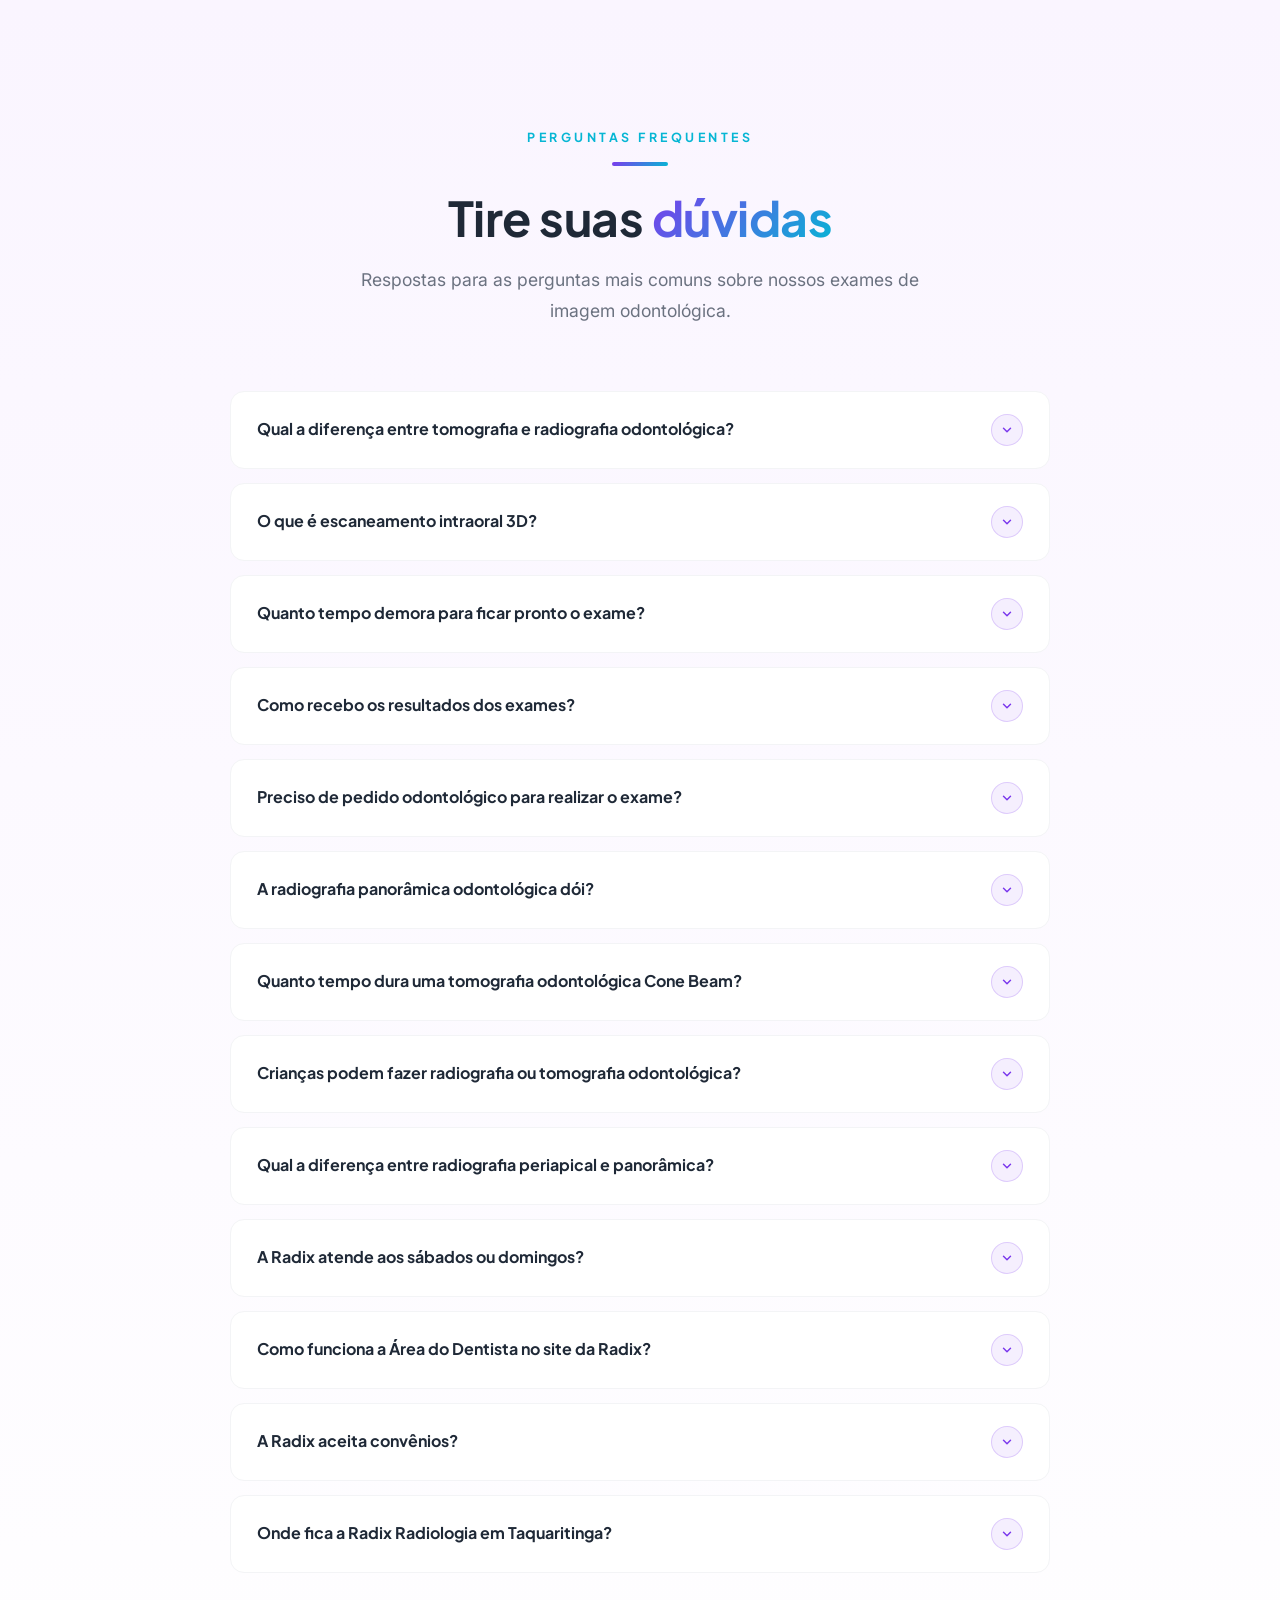
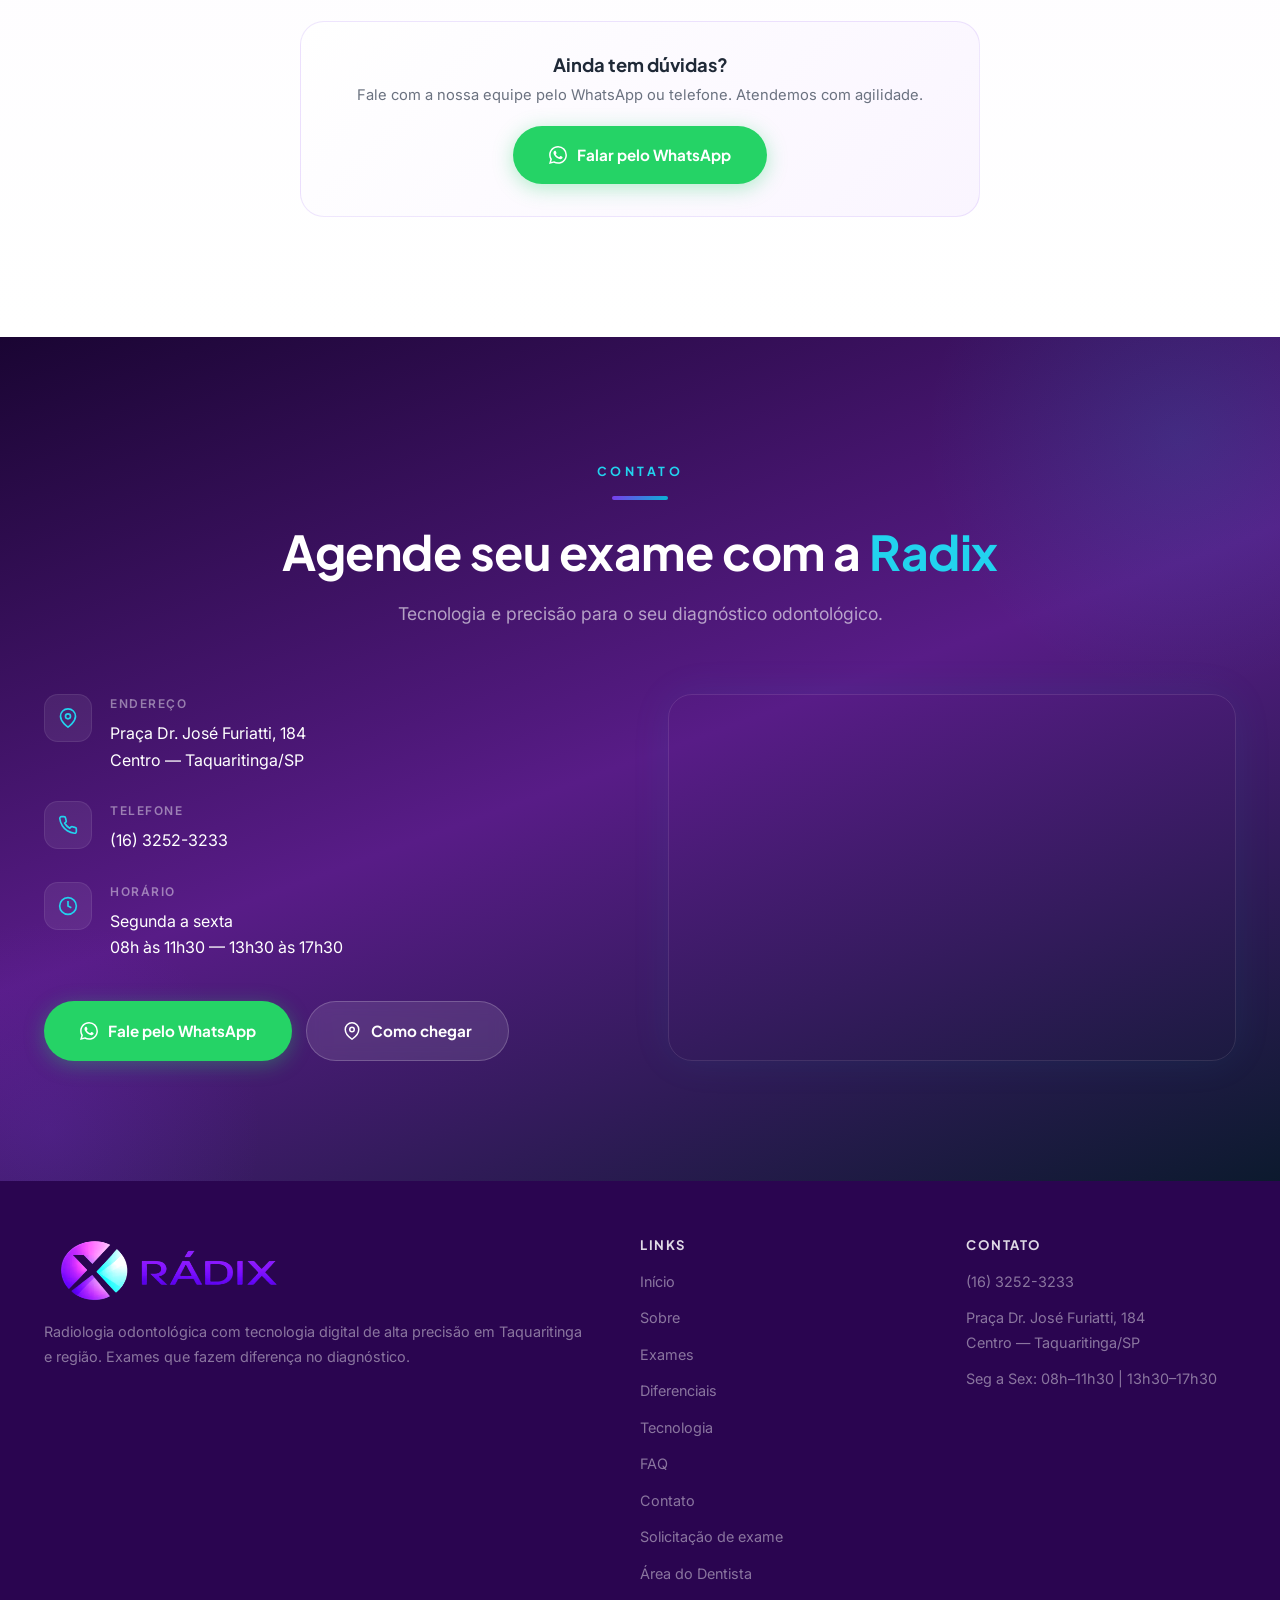
==== commit dc0fb9ba: "Atualiza link do portfólio no rodapé para github.com/SartoriaLab" ====
--- a/index.html
+++ b/index.html
@@ -849,7 +849,7 @@
         </div>
         <div class="ft-bottom">
             <p>&copy; 2026 Radix Radiologia Odontol&oacute;gica. Todos os direitos reservados.</p>
-            <p class="footer-dev"><a href="https://julianoanselmo.github.io/portifolio/" target="_blank" rel="noopener">Desenvolvido por Juliano Anselmo</a></p>
+            <p class="footer-dev"><a href="https://github.com/SartoriaLab" target="_blank" rel="noopener">Desenvolvido por Juliano Anselmo</a></p>
             <div class="ft-social">
                 <a href="https://www.instagram.com/radixtaqua/" target="_blank" rel="noopener" aria-label="Instagram da Radix"><svg viewBox="0 0 24 24" fill="none" stroke="currentColor" stroke-width="2"><rect x="2" y="2" width="20" height="20" rx="5"/><path d="M16 11.37A4 4 0 1112.63 8 4 4 0 0116 11.37z"/><line x1="17.5" y1="6.5" x2="17.51" y2="6.5"/></svg></a>
                 <a href="https://www.facebook.com/Radixtaquaritinga/" target="_blank" rel="noopener" aria-label="Facebook da Radix"><svg viewBox="0 0 24 24" fill="none" stroke="currentColor" stroke-width="2"><path d="M18 2h-3a5 5 0 00-5 5v3H7v4h3v8h4v-8h3l1-4h-4V7a1 1 0 011-1h3z"/></svg></a>
--- a/assets/site.css
+++ b/assets/site.css
@@ -66,15 +66,21 @@
 /* ===== HEADER ===== */
 .header{position:fixed;top:0;left:0;right:0;z-index:1000;padding:18px 0;transition:all .4s var(--ease)}
 .header.scrolled{background:rgba(255,255,255,.88);backdrop-filter:blur(20px);-webkit-backdrop-filter:blur(20px);box-shadow:0 1px 16px rgba(124,58,237,.08);padding:8px 0}
-.header-inner{display:flex;align-items:center;gap:24px}
-.header-inner>a:first-child{margin-right:auto}
-@media(min-width:1280px){.header-inner{gap:32px}}
+.header-inner{display:flex;align-items:center;justify-content:space-between;gap:16px}
+.header-inner>a:first-child{flex-shrink:0}
+@media(min-width:1024px){
+    .header-inner{justify-content:flex-start;gap:16px}
+    .nav{margin-left:auto}
+}
+@media(min-width:1280px){.header-inner{gap:20px}}
+.header-logo{flex-shrink:0}
 .header-logo{height:56px;width:auto;transition:height .3s var(--ease)}
 .header.scrolled .header-logo{height:44px}
-.nav{display:none;gap:32px}
+.nav{display:none;gap:20px}
 @media(min-width:1024px){.nav{display:flex}}
-@media(min-width:1280px){.nav{gap:36px}}
-.h-actions{display:none;align-items:center;gap:12px}
+@media(min-width:1280px){.nav{gap:24px}}
+@media(min-width:1440px){.nav{gap:32px}}
+.h-actions{display:none;align-items:center;gap:8px}
 @media(min-width:1024px){.h-actions{display:flex}}
 .nav a{font-size:.88rem;font-weight:600;color:var(--g6);transition:all .3s;position:relative}
 .nav a::after{content:'';position:absolute;bottom:-6px;left:50%;width:0;height:2.5px;background:var(--grad);border-radius:2px;transition:all .3s var(--ease);transform:translateX(-50%)}
@@ -84,7 +90,8 @@
 .nav a.active::after{width:100%}
 .h-cta{display:none}
 @media(min-width:1024px){.h-cta{display:inline-flex}}
-.h-cta.btn{padding:11px 24px;font-size:.85rem;white-space:nowrap}
+.h-cta.btn{padding:10px 18px;font-size:.85rem;white-space:nowrap}
+@media(min-width:1440px){.h-cta.btn{padding:11px 24px}}
 
 /* Destaque "Área do Dentista" no nav (mobile menu) */
 .nav a.nav-cta{display:inline-flex;align-items:center;gap:6px;padding:8px 18px;border-radius:30px;background:rgba(124,58,237,.08);border:1.5px solid rgba(124,58,237,.25);color:var(--p7);font-weight:700}
@@ -95,17 +102,21 @@
 
 /* "Área do Dentista" no header (após Agendar, far-right) */
 /* Botões do header (outline + ícone) */
-.h-btn,.h-dentista{display:none;align-items:center;gap:7px;padding:10px 18px;border-radius:30px;background:rgba(124,58,237,.08);border:1.5px solid rgba(124,58,237,.3);color:var(--p7);font-family:'Plus Jakarta Sans',sans-serif;font-size:.85rem;font-weight:700;transition:all .25s var(--ease);white-space:nowrap}
+.h-btn,.h-dentista{display:none;align-items:center;gap:6px;padding:9px 14px;border-radius:30px;background:rgba(124,58,237,.08);border:1.5px solid rgba(124,58,237,.3);color:var(--p7);font-family:'Plus Jakarta Sans',sans-serif;font-size:.82rem;font-weight:700;transition:all .25s var(--ease);white-space:nowrap}
+@media(min-width:1440px){.h-btn,.h-dentista{gap:7px;padding:10px 18px;font-size:.85rem}}
 @media(min-width:1024px){.h-btn,.h-dentista{display:inline-flex}}
 .h-btn:hover,.h-dentista:hover{background:var(--p7);color:#fff;border-color:var(--p7);transform:translateY(-2px);box-shadow:0 4px 16px rgba(124,58,237,.3)}
 .h-btn.active,.h-dentista.active{background:var(--p7);color:#fff;border-color:var(--p7);box-shadow:0 4px 14px rgba(124,58,237,.25)}
 .h-btn svg,.h-dentista svg{width:16px;height:16px;flex-shrink:0}
-/* Variante icon-only: mostra só o ícone em telas médias, texto volta em 1280+ */
-.h-btn-icon{padding:10px;width:40px;height:40px;justify-content:center;gap:0}
+/* Variante icon-only: só ícone em telas < 1280px (muito apertadas); texto a partir de 1280px */
+.h-btn-icon{padding:9px;width:38px;height:38px;justify-content:center;gap:0}
 .h-btn-icon span{display:none}
 @media(min-width:1280px){
-    .h-btn-icon{width:auto;height:auto;padding:10px 18px;gap:7px}
+    .h-btn-icon{width:auto;height:auto;padding:9px 14px;gap:6px}
     .h-btn-icon span{display:inline}
+}
+@media(min-width:1440px){
+    .h-btn-icon{padding:10px 18px;gap:7px}
 }
 
 /* Hamburger */
@@ -708,7 +719,9 @@
 .pd-field{display:flex;flex-direction:column;gap:8px}
 .pd-field label{font-family:'Plus Jakarta Sans',sans-serif;font-size:.76rem;font-weight:700;color:var(--g7);text-transform:uppercase;letter-spacing:.6px}
 .pd-field label .pd-req{color:#dc2626;margin-left:2px}
-.pd-field input,.pd-field textarea{width:100%;padding:13px 15px;font-size:.96rem;font-family:'Inter',system-ui,sans-serif;color:var(--g7);background:#F9FAFB;border:1.5px solid #E5E7EB;border-radius:var(--r);transition:all .25s var(--ease);-webkit-appearance:none;appearance:none;resize:vertical}
+.pd-field input,.pd-field textarea{width:100%;padding:13px 15px;font-size:.96rem;font-family:'Inter',system-ui,sans-serif;color:var(--g7);background:#F9FAFB;border:1.5px solid #E5E7EB;border-radius:var(--r);transition:all .25s var(--ease);-webkit-appearance:none;appearance:none;resize:vertical;box-sizing:border-box}
+.pd-field input[type="date"]{min-height:48px;display:block}
+.pd-field input[type="date"]::-webkit-date-and-time-value{text-align:left;min-height:1.2em}
 .pd-field textarea{min-height:88px;line-height:1.55}
 .pd-field input:hover,.pd-field textarea:hover{border-color:#D1D5DB;background:#fff}
 .pd-field input:focus,.pd-field textarea:focus{outline:none;border-color:var(--p7);background:#fff;box-shadow:0 0 0 4px rgba(124,58,237,.12)}
@@ -813,10 +826,10 @@
 @media(max-width:420px){.pd-actions{margin:22px -14px -22px;padding:14px 14px}}
 .pd-actions-info{font-size:.85rem;color:var(--g5);line-height:1.45}
 .pd-actions-info strong{color:var(--p7)}
-.pd-actions-btns{display:flex;flex-wrap:wrap;gap:10px;width:100%}
-@media(min-width:640px){.pd-actions-btns{width:auto}}
-.pd-actions-btns .btn{flex:1 1 140px;justify-content:center;text-align:center}
-@media(min-width:640px){.pd-actions-btns .btn{flex:0 0 auto}}
+.pd-actions-btns{display:flex;flex-direction:column;gap:10px;width:100%}
+@media(min-width:640px){.pd-actions-btns{flex-direction:row;flex-wrap:wrap;width:auto}}
+.pd-actions-btns .btn{width:100%;justify-content:center;text-align:center;white-space:normal}
+@media(min-width:640px){.pd-actions-btns .btn{width:auto;flex:0 0 auto}}
 .pd-actions .btn{padding:14px 22px;font-size:.9rem}
 .pd-actions .btn:disabled{opacity:.5;cursor:not-allowed;transform:none;box-shadow:none}
 .pd-actions .btn:disabled:hover{background:var(--p7);transform:none}
@@ -824,6 +837,9 @@
 .pd-feedback{margin:20px 0 0;padding:14px 18px;border-radius:var(--r);font-size:.92rem;line-height:1.55;display:none;animation:fadeUp .35s var(--ease) both}
 .pd-feedback.pd-feedback--ok{display:block;background:rgba(34,197,94,.1);border:1px solid rgba(34,197,94,.25);color:#15803d}
 .pd-feedback.pd-feedback--err{display:block;background:rgba(220,38,38,.08);border:1px solid rgba(220,38,38,.2);color:#b91c1c}
+.pd-feedback.pd-feedback--loading{display:block;background:rgba(124,58,237,.08);border:1px solid rgba(124,58,237,.25);color:#5b21b6;padding:16px 18px}
+.pd-spinner{display:inline-block;width:22px;height:22px;flex-shrink:0;border:3px solid rgba(124,58,237,.25);border-top-color:#7C3AED;border-radius:50%;animation:pdSpin .8s linear infinite}
+@keyframes pdSpin{to{transform:rotate(360deg)}}
 
 @media(prefers-reduced-motion:reduce){
     .pd-odonto .tooth,.pd-odonto .tooth.tooth--selected,.pd-odonto .tooth.tooth--selected .halo{animation:none}
